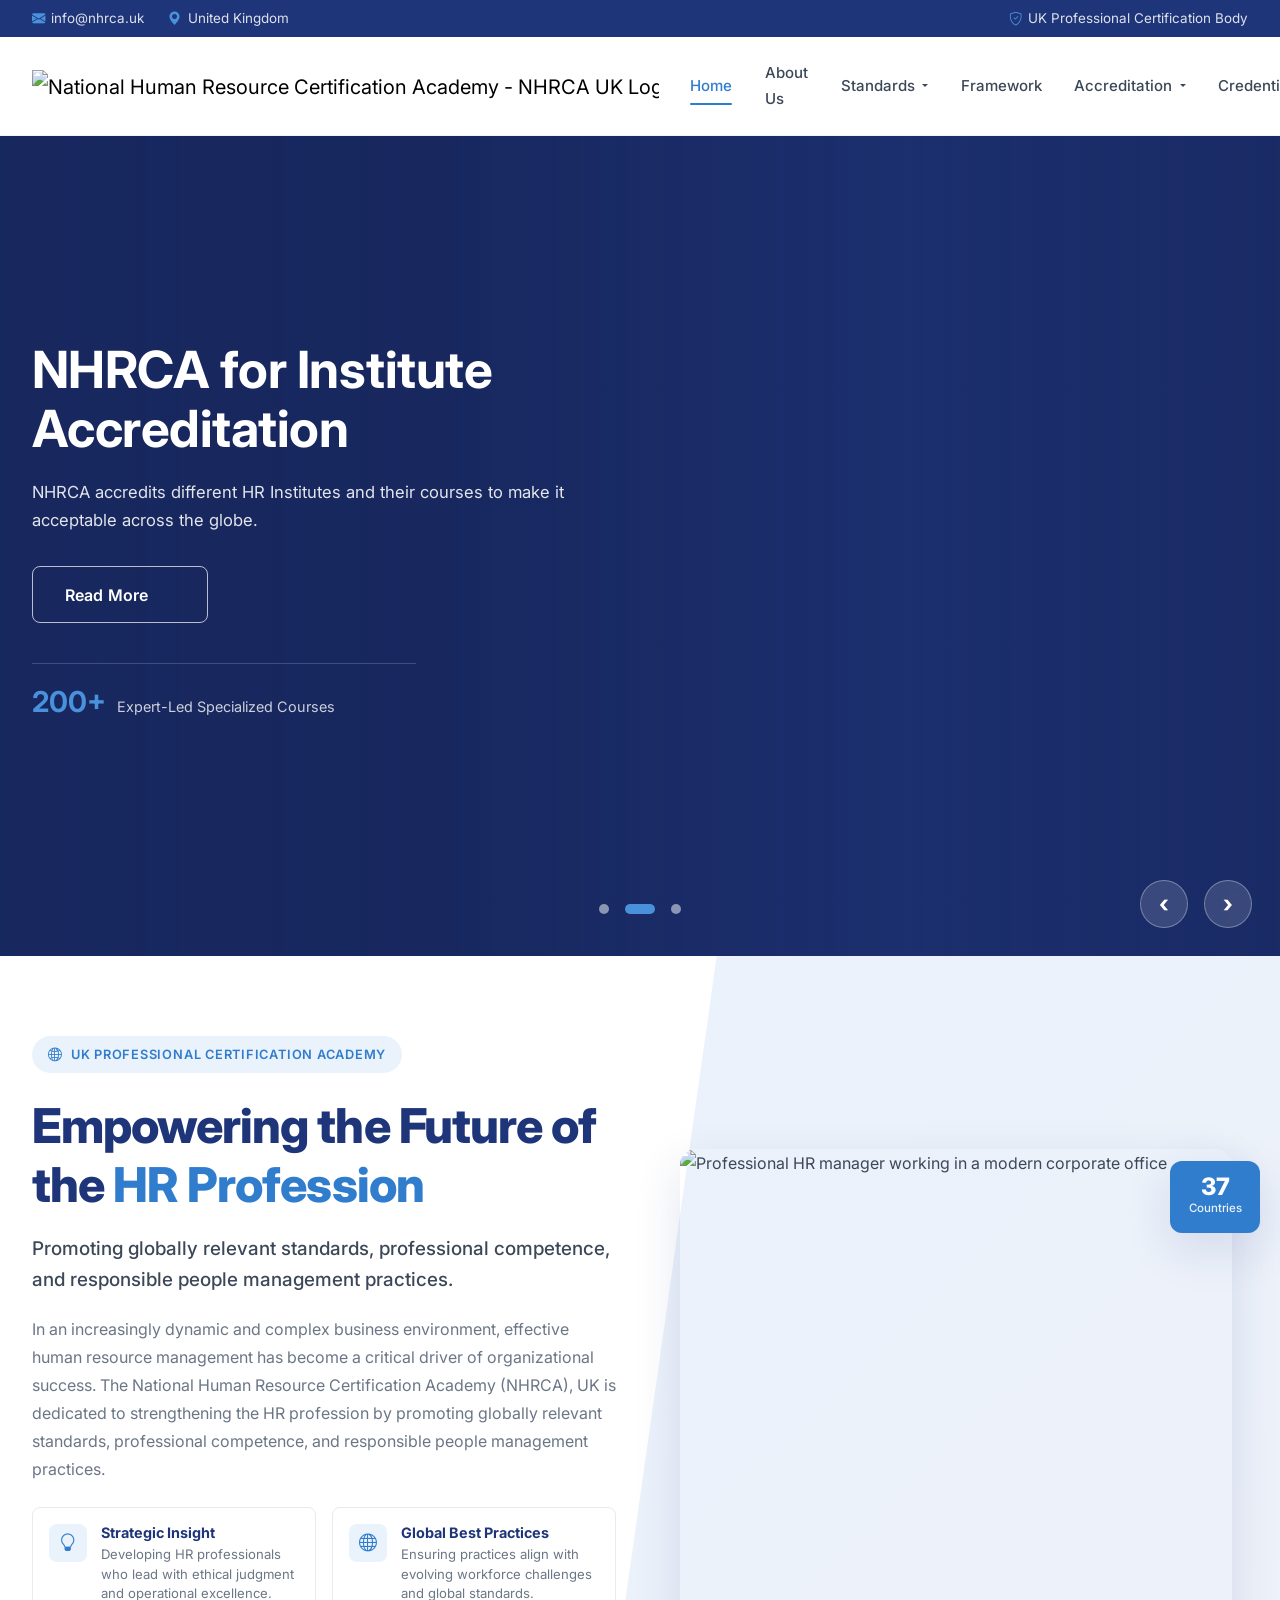
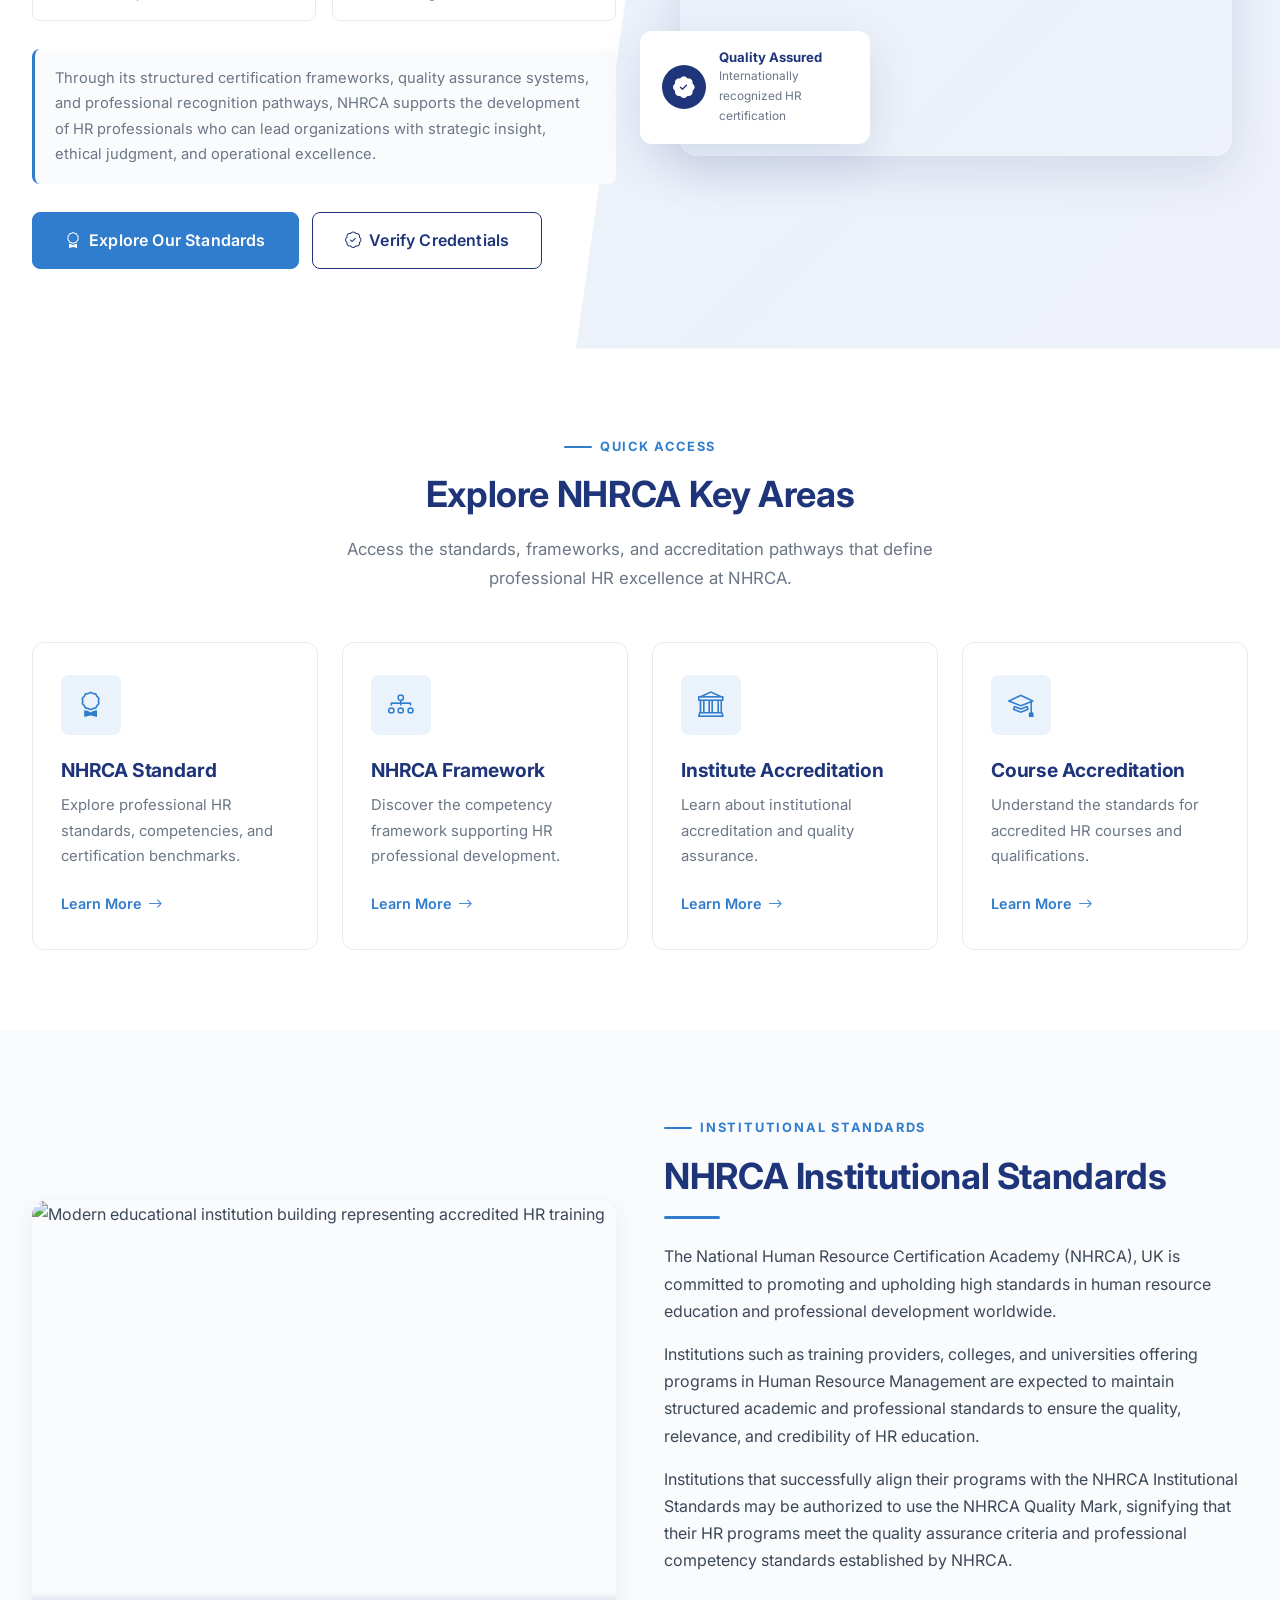
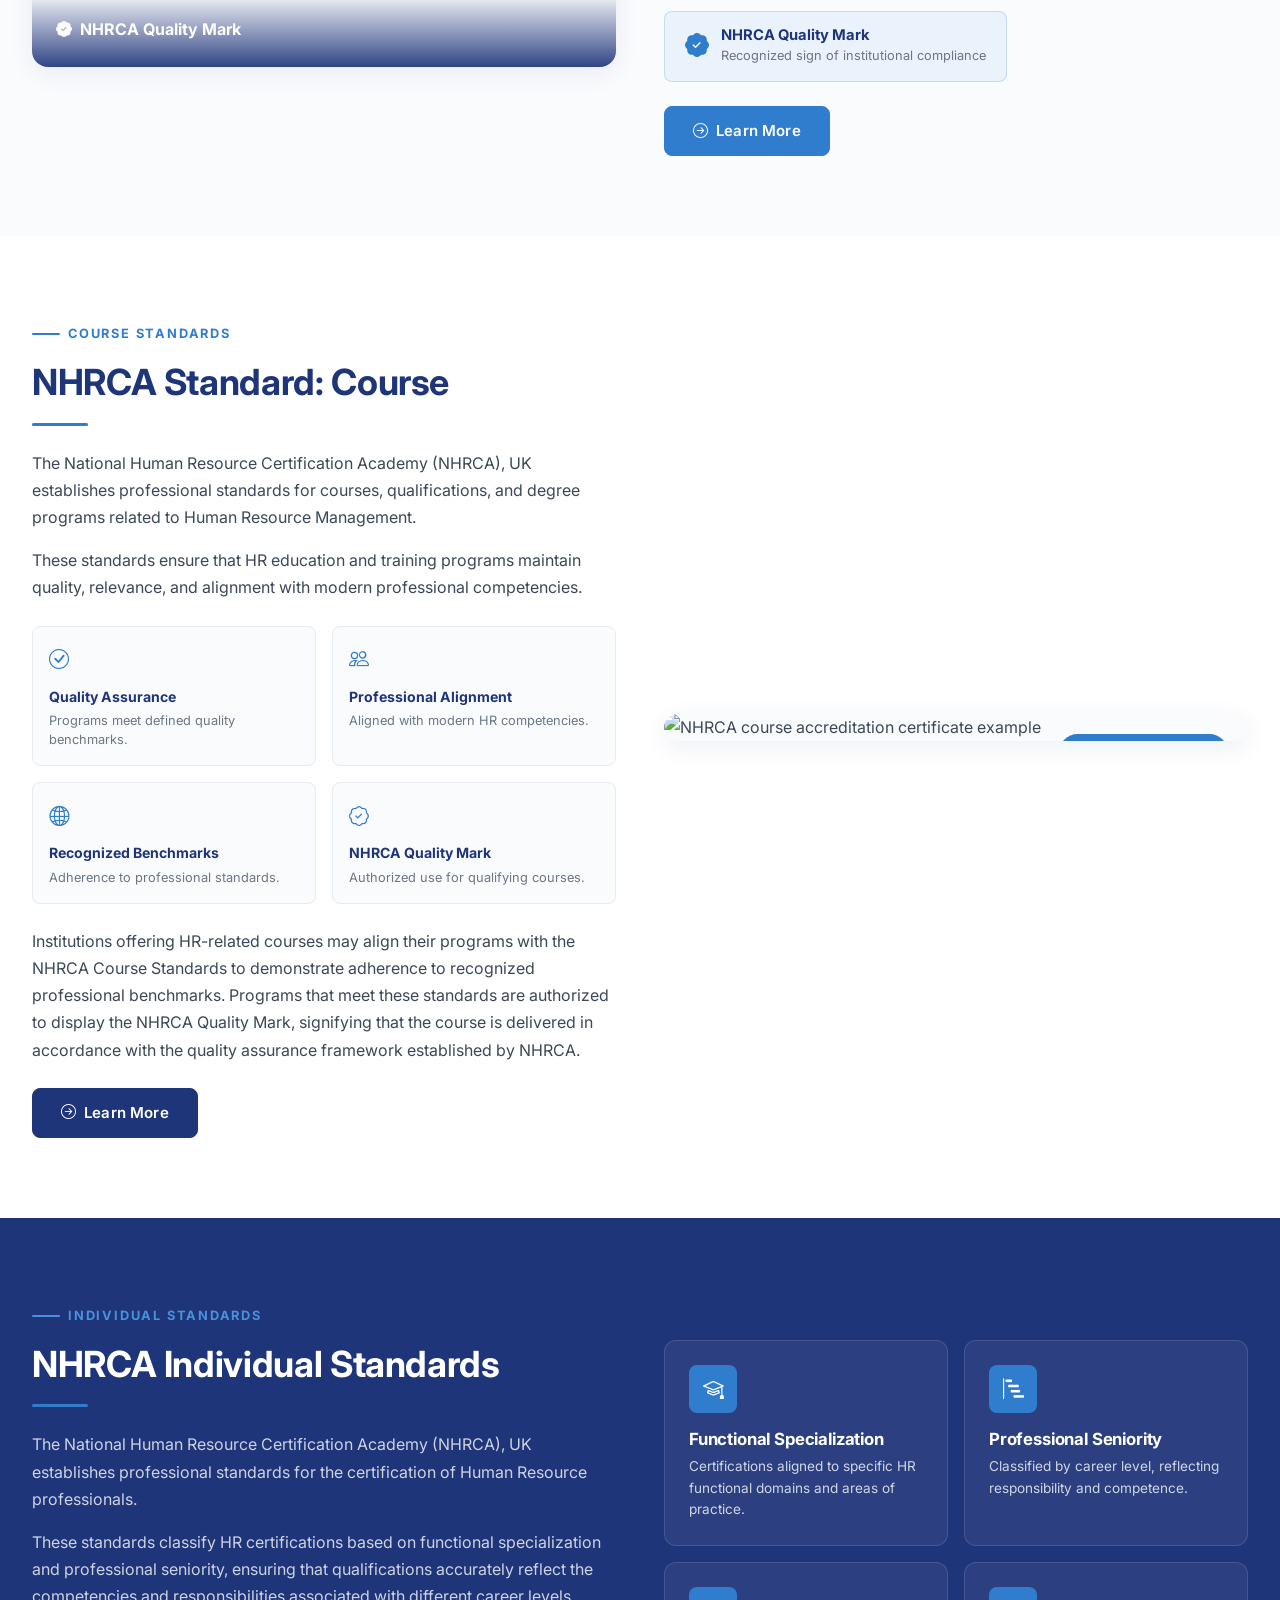
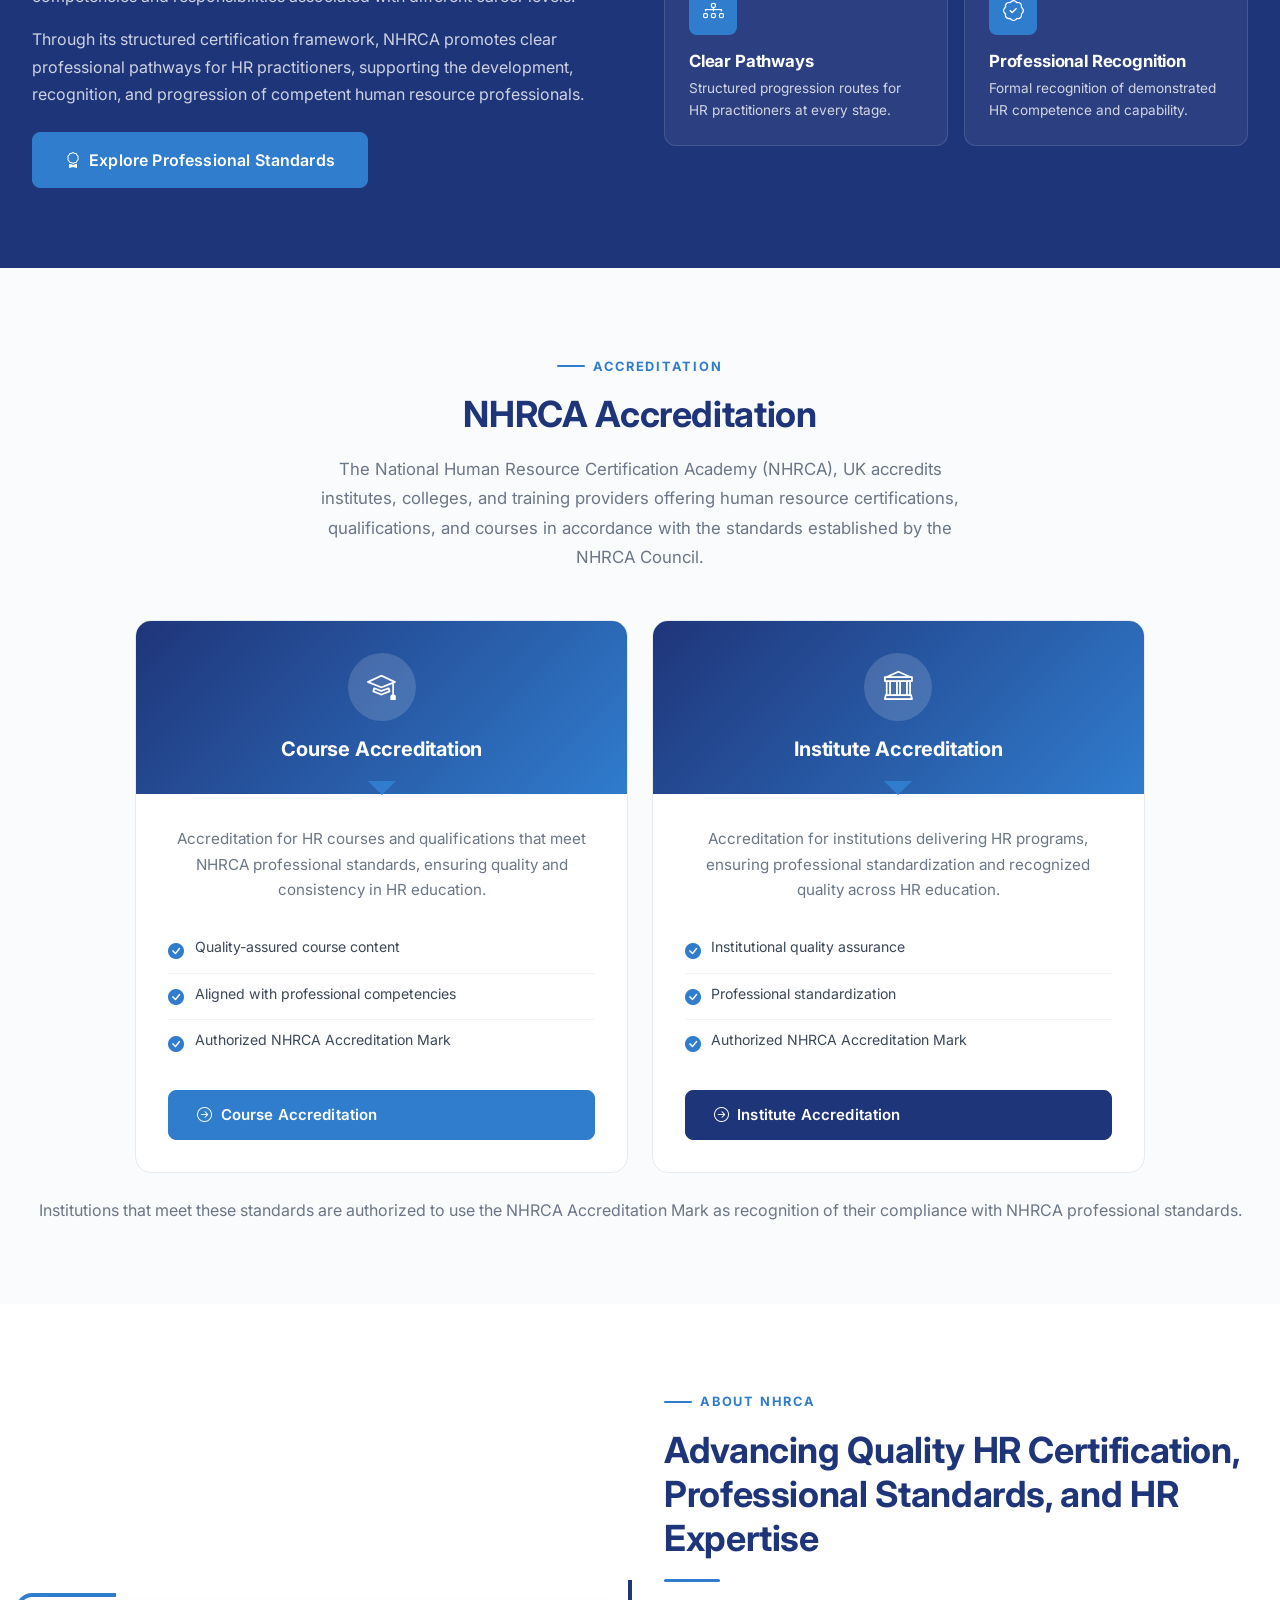
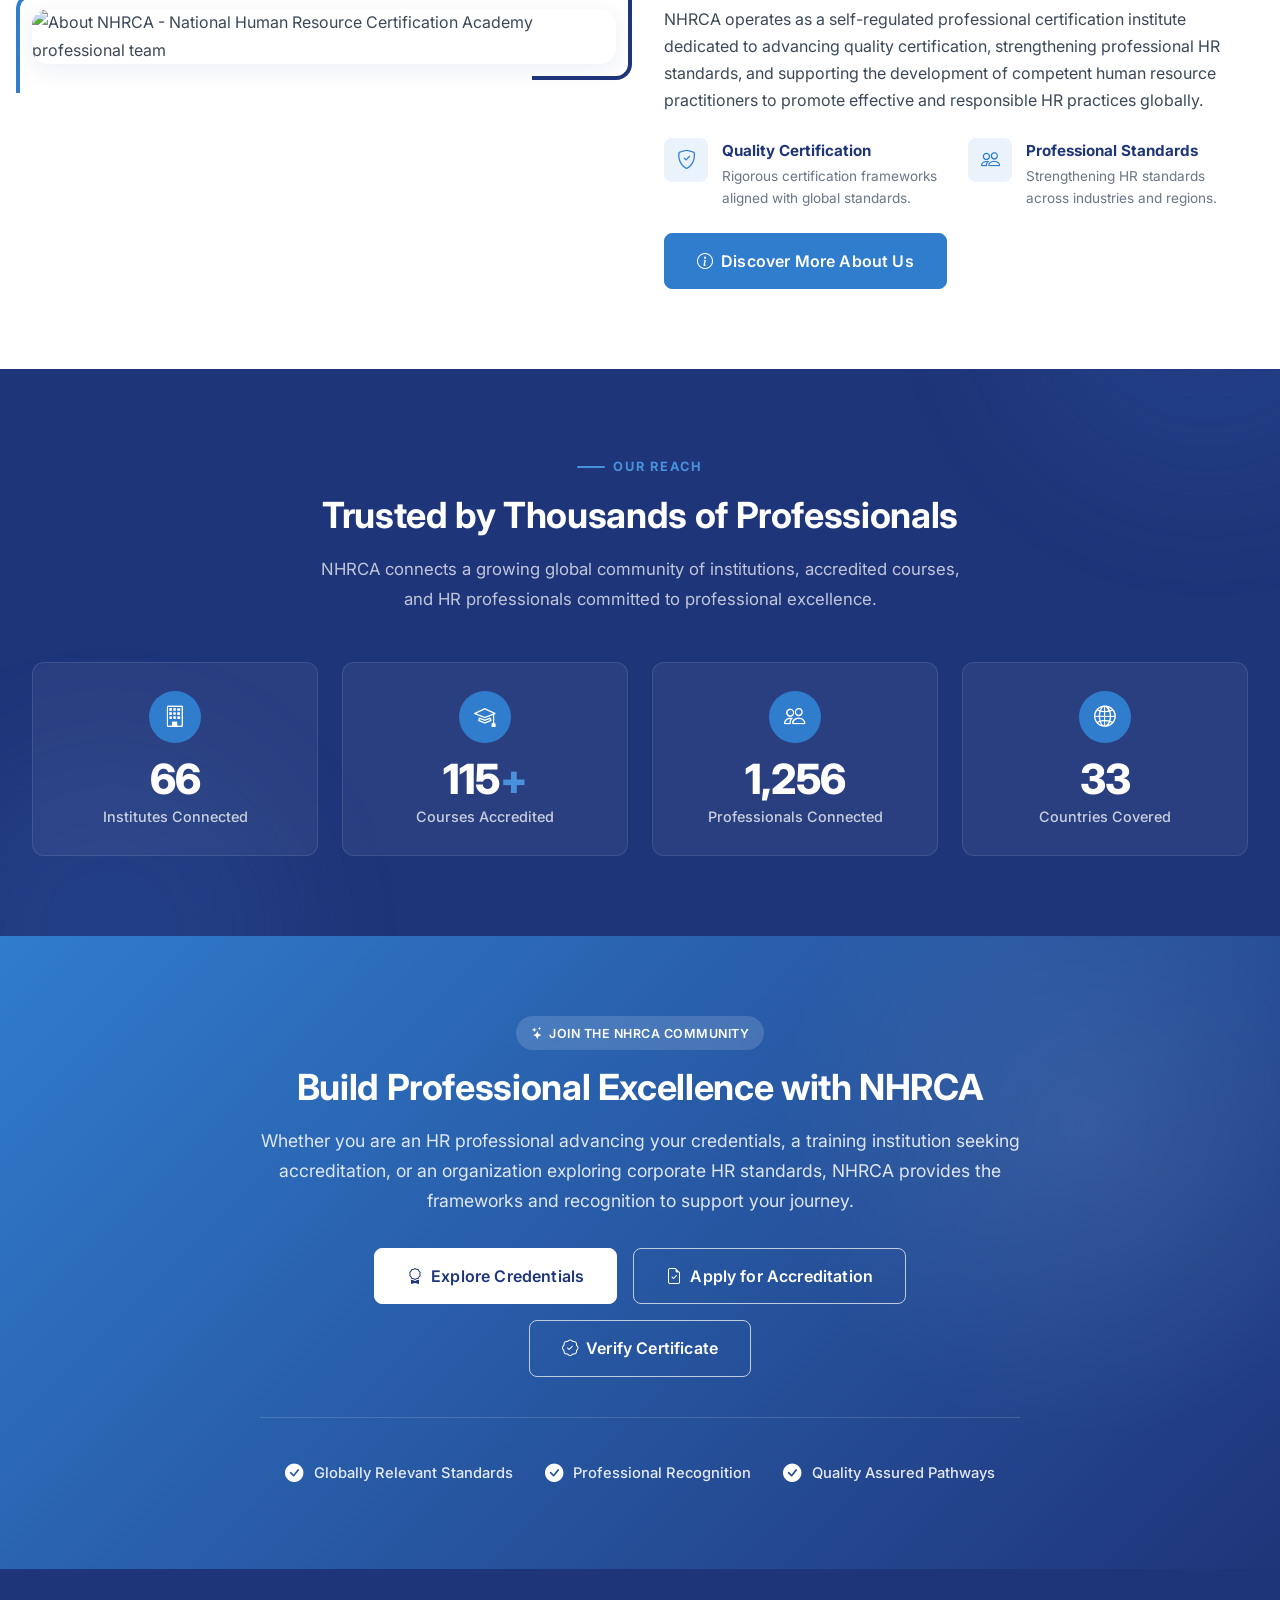
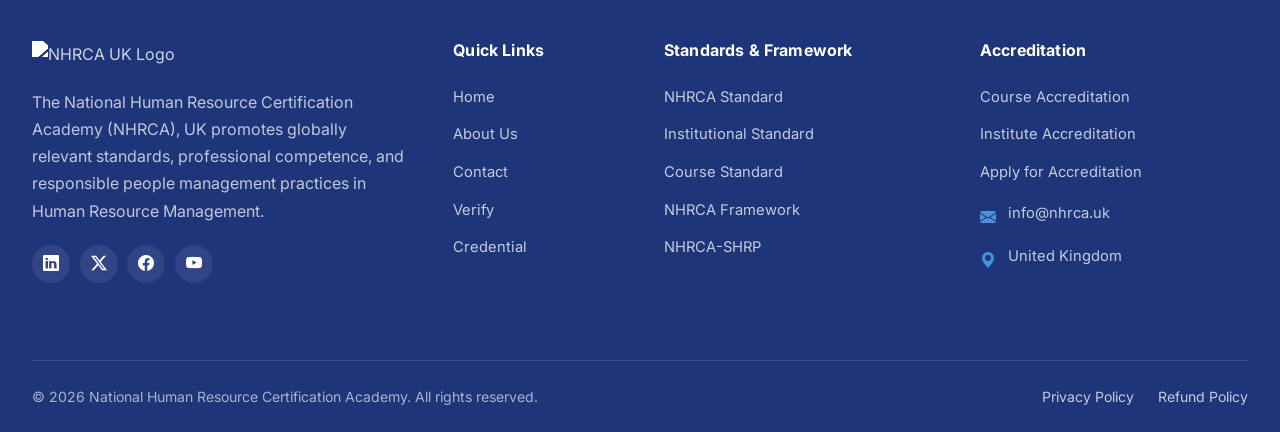
==== index.html @ 1749ad6f "first commit" ====
<!DOCTYPE html>
<html lang="en">

<head>
    <meta charset="UTF-8" />
    <meta name="viewport" content="width=device-width, initial-scale=1.0" />
    <title>NHRCA | National Human Resource Certification Academy, UK</title>
    <meta name="description"
        content="The National Human Resource Certification Academy (NHRCA), UK promotes globally relevant standards, professional competence, and responsible people management practices in Human Resource Management." />
    <meta name="keywords"
        content="NHRCA, HR Certification, HR Accreditation, Human Resource Standards, UK Certification Body, HR Professional Development" />
    <meta name="author" content="National Human Resource Certification Academy" />

    <!-- Open Graph -->
    <meta property="og:title" content="NHRCA | National Human Resource Certification Academy, UK" />
    <meta property="og:description"
        content="Promoting globally relevant standards, professional competence, and responsible people management practices." />
    <meta property="og:type" content="website" />
    <meta property="og:url" content="https://nhrca.uk/" />
    <meta property="og:image" content="https://nhrca.uk/frontend/imgs/NHRCA-UK-logo.png" />
    <!-- Favicon -->
    <link rel="icon" type="image/png" href="https://nhrca.uk/frontend/imgs/NHRCA-UK-logo.png" />
    <!-- Bootstrap 5 CSS CDN -->
    <link href="https://cdn.jsdelivr.net/npm/bootstrap@5.3.3/dist/css/bootstrap.min.css" rel="stylesheet" />
    <!-- Bootstrap Icons CDN -->
    <link href="https://cdn.jsdelivr.net/npm/bootstrap-icons@1.11.3/font/bootstrap-icons.min.css" rel="stylesheet" />
    <!-- Google Fonts - Inter -->
    <link rel="preconnect" href="https://fonts.googleapis.com" />
    <link rel="stylesheet" href="https://cdn.jsdelivr.net/npm/swiper@11/swiper-bundle.min.css">
    <link rel="preconnect" href="https://fonts.gstatic.com" crossorigin />
    <link href="https://fonts.googleapis.com/css2?family=Inter:wght@300;400;500;600;700;800&display=swap"
        rel="stylesheet" />
    <link rel="stylesheet" href="css/style.css">
    <link rel="stylesheet" href="css/responsive.css">


</head>

<body>

    <!-- ==========================================
       HEADER
  =========================================== -->
    <header>
        <!-- Topbar -->
        <div class="nh-topbar d-none d-lg-block">
            <div class="container nh-container">
                <div class="d-flex justify-content-between align-items-center">
                    <div class="d-flex align-items-center gap-4">
                        <span class="topbar-item"><i class="bi bi-envelope-fill"></i> info@nhrca.uk</span>
                        <span class="topbar-item"><i class="bi bi-geo-alt-fill"></i> United Kingdom</span>
                    </div>
                    <div class="d-flex align-items-center gap-3">
                        <span class="topbar-item"><i class="bi bi-shield-check"></i> UK Professional Certification
                            Body</span>
                    </div>
                </div>
            </div>
        </div>

        <!-- Navbar -->
        <nav class="navbar navbar-expand-lg nh-navbar sticky-top" id="mainNavbar" aria-label="Main navigation">
            <div class="container nh-container">
                <!-- Logo -->
                <a class="navbar-brand" href="https://nhrca.uk/" aria-label="NHRCA Home">
                    <img src="https://nhrca.uk/frontend/imgs/NHRCA-UK-logo.png"
                        alt="National Human Resource Certification Academy - NHRCA UK Logo" class="nh-navbar-logo"
                        width="180" height="52" />
                </a>

                <!-- Toggler -->
                <button class="navbar-toggler" type="button" data-bs-toggle="collapse" data-bs-target="#mainNav"
                    aria-controls="mainNav" aria-expanded="false" aria-label="Toggle navigation">
                    <i class="bi bi-list"></i>
                </button>

                <!-- Navigation -->
                <div class="collapse navbar-collapse" id="mainNav">
                    <ul class="navbar-nav ms-auto align-items-lg-center">
                        <li class="nav-item">
                            <a class="nav-link active" href="https://nhrca.uk/" aria-current="page">Home</a>
                        </li>
                        <li class="nav-item">
                            <a class="nav-link" href="about.html">About Us</a>
                        </li>
                        <li class="nav-item dropdown">
                            <a class="nav-link dropdown-toggle" href="#" role="button" data-bs-toggle="dropdown"
                                aria-expanded="false" id="standardsDropdown">
                                Standards
                            </a>
                            <ul class="dropdown-menu" aria-labelledby="standardsDropdown">
                                <li><a class="dropdown-item" href="https://nhrca.uk/nhrca-standard"><i
                                            class="bi bi-award me-2"></i>NHRCA Standard</a></li>
                                <li><a class="dropdown-item" href="https://nhrca.uk/institutional-standard"><i
                                            class="bi bi-building me-2"></i>Institutional Standard</a></li>
                                <li><a class="dropdown-item" href="https://nhrca.uk/course-standard"><i
                                            class="bi bi-journal-text me-2"></i>Course Standard</a></li>
                            </ul>
                        </li>
                        <li class="nav-item">
                            <a class="nav-link" href="https://nhrca.uk/framework">Framework</a>
                        </li>
                        <li class="nav-item dropdown">
                            <a class="nav-link dropdown-toggle" href="#" role="button" data-bs-toggle="dropdown"
                                aria-expanded="false" id="accreditationDropdown">
                                Accreditation
                            </a>
                            <ul class="dropdown-menu" aria-labelledby="accreditationDropdown">
                                <li><a class="dropdown-item" href="https://nhrca.uk/course-accreditation"><i
                                            class="bi bi-mortarboard me-2"></i>Course Accreditation</a></li>
                                <li><a class="dropdown-item" href="https://nhrca.uk/institute-accreditation"><i
                                            class="bi bi-bank me-2"></i>Institute Accreditation</a></li>
                            </ul>
                        </li>
                        <li class="nav-item">
                            <a class="nav-link" href="https://nhrca.uk/credential">Credential</a>
                        </li>
                        <li class="nav-item dropdown">
                            <a class="nav-link dropdown-toggle" href="#" role="button" data-bs-toggle="dropdown"
                                aria-expanded="false" id="corporateDropdown">
                                Certify Corporate
                            </a>
                            <ul class="dropdown-menu" aria-labelledby="corporateDropdown">
                                <li><a class="dropdown-item" href="https://nhrca.uk/nhrca-shrp"><i
                                            class="bi bi-briefcase me-2"></i>NHRCA Standard for Human Resource Practice
                                        (NHRCA-SHRP)</a></li>
                                <li><a class="dropdown-item" href="https://nhrca.uk/apply-for-accreditation"><i
                                            class="bi bi-file-earmark-check me-2"></i>Apply for Accreditation</a></li>
                            </ul>
                        </li>
                        <li class="nav-item">
                            <a class="nav-link" href="https://nhrca.uk/contact">Contact</a>
                        </li>
                        <li class="nav-item">
                            <a class="btn btn-blue btn-verify" href="https://nhrca.uk/verify"><i
                                    class="bi bi-patch-check"></i> Verify</a>
                        </li>
                    </ul>
                </div>
            </div>
        </nav>
    </header>
    <section class="nh-hero">
        <div class="swiper nh-hero-swiper">
            <div class="swiper-wrapper">

                <!-- ============== SLIDE 1 ============== -->
                <div class="swiper-slide nh-hero-slide nh-hero-slide-1">
                    <div class="nh-hero-overlay"></div>
                    <div class="nh-hero-content-wrap">
                        <div class="container nh-container">
                            <div class="row align-items-center">
                                <div class="col-lg-7 col-xl-6">
                                    <div class="nh-hero-content">
                                        <span class="nh-hero-eyebrow d-none">Professional Training Academy</span>
                                        <h1 class="nh-hero-title">NHRCA for HR certification standard</h1>
                                        <p class="nh-hero-desc">
                                            NHRCA standard is a UK standard for HR professionals at different levels of the profession.
                                        </p>
                                        <div class="nh-hero-actions">
                                            <a href="#courses" class="btn btn-blue btn-lg d-none">Explore Courses</a>
                                            <a href="#about" class="btn btn-outline-light btn-lg">Read More</a>
                                        </div>
                                        <div class="nh-hero-trust">
                                            <span class="nh-hero-trust-num">15K+</span>
                                            <span class="nh-hero-trust-text">Professionals Trained Worldwide</span>
                                        </div>
                                    </div>
                                </div>
                            </div>
                        </div>
                    </div>
                </div>

                <!-- ============== SLIDE 2 ============== -->
                <div class="swiper-slide nh-hero-slide nh-hero-slide-2">
                    <div class="nh-hero-overlay"></div>
                    <div class="nh-hero-content-wrap">
                        <div class="container nh-container">
                            <div class="row align-items-center">
                                <div class="col-lg-7 col-xl-6">
                                    <div class="nh-hero-content">
                                        <span class="nh-hero-eyebrow d-none">Certified Learning Programs</span>
                                        <h1 class="nh-hero-title">NHRCA for Institute Accreditation</h1>
                                        <p class="nh-hero-desc">
                                            NHRCA accredits different HR Institutes and their courses to make it acceptable across the globe.
                                        </p>
                                        <div class="nh-hero-actions">
                                            <a href="#courses" class="btn btn-blue btn-lg d-none">Explore Courses</a>
                                            <a href="#about" class="btn btn-outline-light btn-lg">Read More</a>
                                        </div>
                                        <div class="nh-hero-trust">
                                            <span class="nh-hero-trust-num">200+</span>
                                            <span class="nh-hero-trust-text">Expert-Led Specialized Courses</span>
                                        </div>
                                    </div>
                                </div>
                            </div>
                        </div>
                    </div>
                </div>

                <!-- ============== SLIDE 3 ============== -->
                <div class="swiper-slide nh-hero-slide nh-hero-slide-3">
                    <div class="nh-hero-overlay"></div>
                    <div class="nh-hero-content-wrap">
                        <div class="container nh-container">
                            <div class="row align-items-center">
                                <div class="col-lg-7 col-xl-6">
                                    <div class="nh-hero-content">
                                        <span class="nh-hero-eyebrow d-none">Globally Recognized Certifications</span>
                                        <h1 class="nh-hero-title">NHRCA for HR certification standard</h1>
                                        <p class="nh-hero-desc">
                                           NHRCA standard is a UK standard for HR professionals at different levels of the profession.
                                        </p>
                                        <div class="nh-hero-actions">
                                            <a href="#courses" class="btn btn-blue btn-lg d-none">Explore Courses</a>
                                            <a href="#about" class="btn btn-outline-light btn-lg">Read More</a>
                                        </div>
                                        <div class="nh-hero-trust">
                                            <span class="nh-hero-trust-num">98%</span>
                                            <span class="nh-hero-trust-text">Certification Pass Rate</span>
                                        </div>
                                    </div>
                                </div>
                            </div>
                        </div>
                    </div>
                </div>

            </div>

            <!-- ============== SLIDER NAVIGATION ============== -->
            <div class="nh-hero-prev me-3" aria-label="Previous slide" role="button" tabindex="0"></div>
            <div class="nh-hero-next" aria-label="Next slide" role="button" tabindex="0"></div>
            <div class="nh-hero-pagination"></div>
        </div>
    </section>

    <!-- ==========================================
       HOMEPAGE SECTIONS
  =========================================== -->

    <!-- ===== HERO SECTION ===== -->
    <section class="hero-section" id="hero">
        <div class="container nh-container">
            <div class="row align-items-center g-5">
                <!-- Hero Content -->
                <div class="col-lg-6">
                    <span class="hero-eyebrow"><i class="bi bi-globe2"></i> UK Professional Certification Academy</span>
                    <h1 class="hero-title">Empowering the Future of the <span class="text-highlight">HR
                            Profession</span></h1>
                    <p class="hero-support">Promoting globally relevant standards, professional competence, and
                        responsible people management practices.</p>
                    <p class="hero-intro">In an increasingly dynamic and complex business environment, effective human
                        resource management has become a critical driver of organizational success. The National Human
                        Resource Certification Academy (NHRCA), UK is dedicated to strengthening the HR profession by
                        promoting globally relevant standards, professional competence, and responsible people
                        management practices.</p>

                    <!-- Hero Features -->
                    <div class="hero-features">
                        <div class="hero-feature">
                            <span class="hero-feature-icon"><i class="bi bi-lightbulb"></i></span>
                            <div>
                                <p class="hero-feature-title">Strategic Insight</p>
                                <p class="hero-feature-text">Developing HR professionals who lead with ethical judgment
                                    and operational excellence.</p>
                            </div>
                        </div>
                        <div class="hero-feature">
                            <span class="hero-feature-icon"><i class="bi bi-globe"></i></span>
                            <div>
                                <p class="hero-feature-title">Global Best Practices</p>
                                <p class="hero-feature-text">Ensuring practices align with evolving workforce challenges
                                    and global standards.</p>
                            </div>
                        </div>
                    </div>

                    <p class="hero-additional">Through its structured certification frameworks, quality assurance
                        systems, and professional recognition pathways, NHRCA supports the development of HR
                        professionals who can lead organizations with strategic insight, ethical judgment, and
                        operational excellence.</p>

                    <div class="hero-cta-group">
                        <a href="https://nhrca.uk/nhrca-standard" class="btn btn-blue btn-lg"><i
                                class="bi bi-award"></i> Explore Our Standards</a>
                        <a href="https://nhrca.uk/verify" class="btn btn-outline-navy btn-lg"><i
                                class="bi bi-patch-check"></i> Verify Credentials</a>
                    </div>
                </div>

                <!-- Hero Visual -->
                <div class="col-lg-6">
                    <div class="hero-visual">
                        <div class="hero-visual-img-wrap">
                            <img src="https://images.unsplash.com/photo-1573497620053-ea5300f94f21?auto=format&fit=crop&w=900&q=80"
                                alt="Professional HR manager working in a modern corporate office" loading="eager" />
                        </div>
                        <div class="hero-visual-stat">
                            <div class="hero-visual-stat-num">37</div>
                            <div class="hero-visual-stat-label">Countries</div>
                        </div>
                        <div class="hero-visual-badge">
                            <span class="hero-visual-badge-icon"><i class="bi bi-patch-check-fill"></i></span>
                            <div>
                                <p class="hero-visual-badge-title">Quality Assured</p>
                                <p class="hero-visual-badge-text">Internationally recognized HR certification</p>
                            </div>
                        </div>
                    </div>
                </div>
            </div>
        </div>
    </section>

    <!-- ===== INTRODUCTION / OUR PURPOSE SECTION ===== -->
    <section class="section intro-section d-none" id="introduction">
        <div class="container nh-container">
            <div class="row align-items-center g-5">
                <!-- Visual -->
                <div class="col-lg-6">
                    <div class="intro-visual">
                        <img src="https://images.unsplash.com/photo-1521737711867-e3b97375f902?auto=format&fit=crop&w=800&q=80"
                            alt="HR professionals collaborating in a corporate environment" class="intro-visual-img"
                            loading="lazy" />
                        <div class="intro-quote-block">
                            <p class="intro-quote-text">Through its commitment to professional standards, quality
                                assurance, and lifelong learning, NHRCA continues to empower individuals and
                                organizations to build resilient, ethical, and high-performing workplaces.</p>
                        </div>
                    </div>
                </div>
                <!-- Content -->
                <div class="col-lg-6">
                    <div class="intro-content">
                        <span class="section-eyebrow">Our Purpose</span>
                        <h2 class="section-title">Advancing HR Excellence Through Recognized Standards</h2>
                        <div class="section-divider"></div>
                        <p>NHRCA certifications and recognition frameworks emphasize practical capability, leadership in
                            human capital management, and continuous professional development.</p>
                        <p>By fostering a culture of excellence and accountability, NHRCA contributes to the advancement
                            of the HR profession and the strengthening of human capital systems across industries and
                            regions.</p>
                        <div class="d-flex flex-wrap gap-3 mt-4">
                            <a href="https://nhrca.uk/about-us" class="btn btn-navy"><i class="bi bi-info-circle"></i>
                                Learn About NHRCA</a>
                            <a href="https://nhrca.uk/framework" class="nh-link">Explore the Framework <i
                                    class="bi bi-arrow-right"></i></a>
                        </div>
                    </div>
                </div>
            </div>
        </div>
    </section>

    <!-- ===== KEY SERVICES / QUICK ACCESS SECTION ===== -->
    <section class="section services-section" id="services">
        <div class="container nh-container">
            <div class="text-center mb-5">
                <span class="section-eyebrow justify-content-center">Quick Access</span>
                <h2 class="section-title">Explore NHRCA Key Areas</h2>
                <p class="section-subtitle mx-auto">Access the standards, frameworks, and accreditation pathways that
                    define professional HR excellence at NHRCA.</p>
            </div>
            <div class="row g-4">
                <!-- Card 1 -->
                <div class="col-md-6 col-lg-3">
                    <div class="service-card">
                        <div class="service-card-icon"><i class="bi bi-award"></i></div>
                        <h3 class="service-card-title">NHRCA Standard</h3>
                        <p class="service-card-text">Explore professional HR standards, competencies, and certification
                            benchmarks.</p>
                        <a href="https://nhrca.uk/nhrca-standard" class="service-card-link">Learn More <i
                                class="bi bi-arrow-right"></i></a>
                    </div>
                </div>
                <!-- Card 2 -->
                <div class="col-md-6 col-lg-3">
                    <div class="service-card">
                        <div class="service-card-icon"><i class="bi bi-diagram-3"></i></div>
                        <h3 class="service-card-title">NHRCA Framework</h3>
                        <p class="service-card-text">Discover the competency framework supporting HR professional
                            development.</p>
                        <a href="https://nhrca.uk/framework" class="service-card-link">Learn More <i
                                class="bi bi-arrow-right"></i></a>
                    </div>
                </div>
                <!-- Card 3 -->
                <div class="col-md-6 col-lg-3">
                    <div class="service-card">
                        <div class="service-card-icon"><i class="bi bi-bank"></i></div>
                        <h3 class="service-card-title">Institute Accreditation</h3>
                        <p class="service-card-text">Learn about institutional accreditation and quality assurance.</p>
                        <a href="https://nhrca.uk/institute-accreditation" class="service-card-link">Learn More <i
                                class="bi bi-arrow-right"></i></a>
                    </div>
                </div>
                <!-- Card 4 -->
                <div class="col-md-6 col-lg-3">
                    <div class="service-card">
                        <div class="service-card-icon"><i class="bi bi-mortarboard"></i></div>
                        <h3 class="service-card-title">Course Accreditation</h3>
                        <p class="service-card-text">Understand the standards for accredited HR courses and
                            qualifications.</p>
                        <a href="https://nhrca.uk/course-accreditation" class="service-card-link">Learn More <i
                                class="bi bi-arrow-right"></i></a>
                    </div>
                </div>
            </div>
        </div>
    </section>

    <!-- ===== INSTITUTIONAL STANDARDS SECTION ===== -->
    <section class="section institutional-section" id="institutional-standards">
        <div class="container nh-container">
            <div class="row align-items-center g-5">
                <!-- Visual -->
                <div class="col-lg-6">
                    <div class="institutional-visual">
                        <img src="https://images.unsplash.com/photo-1562774053-701939374585?auto=format&fit=crop&w=800&q=80"
                            alt="Modern educational institution building representing accredited HR training"
                            loading="lazy" />
                        <div class="institutional-visual-overlay">
                            <p class="institutional-visual-overlay-title"><i class="bi bi-patch-check-fill"></i> NHRCA
                                Quality Mark</p>
                        </div>
                    </div>
                </div>
                <!-- Content -->
                <div class="col-lg-6">
                    <span class="section-eyebrow">Institutional Standards</span>
                    <h2 class="section-title">NHRCA Institutional Standards</h2>
                    <div class="section-divider"></div>
                    <p>The National Human Resource Certification Academy (NHRCA), UK is committed to promoting and
                        upholding high standards in human resource education and professional development worldwide.</p>
                    <p>Institutions such as training providers, colleges, and universities offering programs in Human
                        Resource Management are expected to maintain structured academic and professional standards to
                        ensure the quality, relevance, and credibility of HR education.</p>
                    <p>Institutions that successfully align their programs with the NHRCA Institutional Standards may be
                        authorized to use the NHRCA Quality Mark, signifying that their HR programs meet the quality
                        assurance criteria and professional competency standards established by NHRCA.</p>
                    <div class="quality-mark-badge">
                        <i class="bi bi-patch-check-fill"></i>
                        <div>
                            <p class="quality-mark-badge-title">NHRCA Quality Mark</p>
                            <p class="quality-mark-badge-text">Recognized sign of institutional compliance</p>
                        </div>
                    </div>
                    <div class="mt-4">
                        <a href="https://nhrca.uk/institutional-standard" class="btn btn-blue"><i
                                class="bi bi-arrow-right-circle"></i> Learn More</a>
                    </div>
                </div>
            </div>
        </div>
    </section>

    <!-- ===== COURSE STANDARDS SECTION ===== -->
    <section class="section course-section" id="course-standards">
        <div class="container nh-container">
            <div class="row align-items-center g-5">
                <!-- Content -->
                <div class="col-lg-6 order-lg-1 order-2">
                    <span class="section-eyebrow">Course Standards</span>
                    <h2 class="section-title">NHRCA Standard: Course</h2>
                    <div class="section-divider"></div>
                    <p>The National Human Resource Certification Academy (NHRCA), UK establishes professional standards
                        for courses, qualifications, and degree programs related to Human Resource Management.</p>
                    <p>These standards ensure that HR education and training programs maintain quality, relevance, and
                        alignment with modern professional competencies.</p>

                    <div class="course-feature-grid">
                        <div class="course-feature-item">
                            <i class="bi bi-check-circle"></i>
                            <p class="course-feature-item-title">Quality Assurance</p>
                            <p class="course-feature-item-text">Programs meet defined quality benchmarks.</p>
                        </div>
                        <div class="course-feature-item">
                            <i class="bi bi-people"></i>
                            <p class="course-feature-item-title">Professional Alignment</p>
                            <p class="course-feature-item-text">Aligned with modern HR competencies.</p>
                        </div>
                        <div class="course-feature-item">
                            <i class="bi bi-globe2"></i>
                            <p class="course-feature-item-title">Recognized Benchmarks</p>
                            <p class="course-feature-item-text">Adherence to professional standards.</p>
                        </div>
                        <div class="course-feature-item">
                            <i class="bi bi-patch-check"></i>
                            <p class="course-feature-item-title">NHRCA Quality Mark</p>
                            <p class="course-feature-item-text">Authorized use for qualifying courses.</p>
                        </div>
                    </div>

                    <p>Institutions offering HR-related courses may align their programs with the NHRCA Course Standards
                        to demonstrate adherence to recognized professional benchmarks. Programs that meet these
                        standards are authorized to display the NHRCA Quality Mark, signifying that the course is
                        delivered in accordance with the quality assurance framework established by NHRCA.</p>
                    <a href="https://nhrca.uk/course-standard" class="btn btn-navy mt-2"><i
                            class="bi bi-arrow-right-circle"></i> Learn More</a>
                </div>
                <!-- Visual -->
                <div class="col-lg-6 order-lg-2 order-1">
                    <div class="course-visual">
                        <img src="https://nhrca.uk/frontend/imgs/certificate-01.jpeg"
                            alt="NHRCA course accreditation certificate example" class="nh-img" loading="lazy" />
                        <span class="course-visual-tag"><i class="bi bi-patch-check-fill"></i> Accredited Course</span>
                    </div>
                </div>
            </div>
        </div>
    </section>

    <!-- ===== INDIVIDUAL PROFESSIONAL STANDARDS SECTION ===== -->
    <section class="section individual-section" id="individual-standards">
        <div class="container nh-container">
            <div class="row align-items-center g-5">
                <!-- Content -->
                <div class="col-lg-6">
                    <span class="section-eyebrow">Individual Standards</span>
                    <h2 class="section-title">NHRCA Individual Standards</h2>
                    <div class="section-divider"></div>
                    <p>The National Human Resource Certification Academy (NHRCA), UK establishes professional standards
                        for the certification of Human Resource professionals.</p>
                    <p>These standards classify HR certifications based on functional specialization and professional
                        seniority, ensuring that qualifications accurately reflect the competencies and responsibilities
                        associated with different career levels.</p>
                    <p>Through its structured certification framework, NHRCA promotes clear professional pathways for HR
                        practitioners, supporting the development, recognition, and progression of competent human
                        resource professionals.</p>
                    <div class="individual-cta-group mt-4">
                        <a href="https://nhrca.uk/nhrca-standard" class="btn btn-blue btn-lg"><i
                                class="bi bi-award"></i> Explore Professional Standards</a>
                    </div>
                </div>
                <!-- Visual: Certification levels -->
                <div class="col-lg-6">
                    <div class="row g-3">
                        <div class="col-sm-6">
                            <div class="individual-level-card">
                                <div class="individual-level-icon"><i class="bi bi-mortarboard"></i></div>
                                <h4 class="individual-level-title">Functional Specialization</h4>
                                <p class="individual-level-text">Certifications aligned to specific HR functional
                                    domains and areas of practice.</p>
                            </div>
                        </div>
                        <div class="col-sm-6">
                            <div class="individual-level-card">
                                <div class="individual-level-icon"><i class="bi bi-bar-chart-steps"></i></div>
                                <h4 class="individual-level-title">Professional Seniority</h4>
                                <p class="individual-level-text">Classified by career level, reflecting responsibility
                                    and competence.</p>
                            </div>
                        </div>
                        <div class="col-sm-6">
                            <div class="individual-level-card">
                                <div class="individual-level-icon"><i class="bi bi-diagram-3"></i></div>
                                <h4 class="individual-level-title">Clear Pathways</h4>
                                <p class="individual-level-text">Structured progression routes for HR practitioners at
                                    every stage.</p>
                            </div>
                        </div>
                        <div class="col-sm-6">
                            <div class="individual-level-card">
                                <div class="individual-level-icon"><i class="bi bi-patch-check"></i></div>
                                <h4 class="individual-level-title">Professional Recognition</h4>
                                <p class="individual-level-text">Formal recognition of demonstrated HR competence and
                                    capability.</p>
                            </div>
                        </div>
                    </div>
                </div>
            </div>
        </div>
    </section>

    <!-- ===== ACCREDITATION SECTION ===== -->
    <section class="section accreditation-section" id="accreditation">
        <div class="container nh-container">
            <div class="text-center mb-5">
                <span class="section-eyebrow justify-content-center">Accreditation</span>
                <h2 class="section-title">NHRCA Accreditation</h2>
                <p class="section-subtitle mx-auto">The National Human Resource Certification Academy (NHRCA), UK
                    accredits institutes, colleges, and training providers offering human resource certifications,
                    qualifications, and courses in accordance with the standards established by the NHRCA Council.</p>
            </div>

            <div class="row justify-content-center g-4">
                <!-- Course Accreditation Card -->
                <div class="col-md-8 col-lg-5">
                    <div class="accreditation-card">
                        <div class="accreditation-card-header">
                            <div class="accreditation-card-icon"><i class="bi bi-mortarboard"></i></div>
                            <h3 class="accreditation-card-title">Course Accreditation</h3>
                        </div>
                        <div class="accreditation-card-body">
                            <p class="accreditation-card-text">Accreditation for HR courses and qualifications that meet
                                NHRCA professional standards, ensuring quality and consistency in HR education.</p>
                            <ul class="accreditation-card-list">
                                <li><i class="bi bi-check-circle-fill"></i> Quality-assured course content</li>
                                <li><i class="bi bi-check-circle-fill"></i> Aligned with professional competencies</li>
                                <li><i class="bi bi-check-circle-fill"></i> Authorized NHRCA Accreditation Mark</li>
                            </ul>
                            <a href="https://nhrca.uk/course-accreditation" class="btn btn-blue w-100"><i
                                    class="bi bi-arrow-right-circle"></i> Course Accreditation</a>
                        </div>
                    </div>
                </div>
                <!-- Institute Accreditation Card -->
                <div class="col-md-8 col-lg-5">
                    <div class="accreditation-card">
                        <div class="accreditation-card-header">
                            <div class="accreditation-card-icon"><i class="bi bi-bank"></i></div>
                            <h3 class="accreditation-card-title">Institute Accreditation</h3>
                        </div>
                        <div class="accreditation-card-body">
                            <p class="accreditation-card-text">Accreditation for institutions delivering HR programs,
                                ensuring professional standardization and recognized quality across HR education.</p>
                            <ul class="accreditation-card-list">
                                <li><i class="bi bi-check-circle-fill"></i> Institutional quality assurance</li>
                                <li><i class="bi bi-check-circle-fill"></i> Professional standardization</li>
                                <li><i class="bi bi-check-circle-fill"></i> Authorized NHRCA Accreditation Mark</li>
                            </ul>
                            <a href="https://nhrca.uk/institute-accreditation" class="btn btn-navy w-100"><i
                                    class="bi bi-arrow-right-circle"></i> Institute Accreditation</a>
                        </div>
                    </div>
                </div>
            </div>

            <div class="text-center mt-4">
                <p class="text-muted-soft mb-0">Institutions that meet these standards are authorized to use the NHRCA
                    Accreditation Mark as recognition of their compliance with NHRCA professional standards.</p>
            </div>
        </div>
    </section>

    <!-- ===== ABOUT NHRCA SECTION ===== -->
    <section class="section about-section" id="about">
        <div class="container nh-container">
            <div class="row align-items-center g-5">
                <!-- Visual -->
                <div class="col-lg-6">
                    <div class="about-visual">
                        <div class="about-visual-frame">
                            <img src="https://nhrca.uk/frontend/imgs/about-image.webp"
                                alt="About NHRCA - National Human Resource Certification Academy professional team"
                                class="about-visual-img" loading="lazy" />
                        </div>
                    </div>
                </div>
                <!-- Content -->
                <div class="col-lg-6">
                    <span class="section-eyebrow">About NHRCA</span>
                    <h2 class="section-title">Advancing Quality HR Certification, Professional Standards, and HR
                        Expertise</h2>
                    <div class="section-divider"></div>
                    <p>NHRCA operates as a self-regulated professional certification institute dedicated to advancing
                        quality certification, strengthening professional HR standards, and supporting the development
                        of competent human resource practitioners to promote effective and responsible HR practices
                        globally.</p>

                    <div class="about-feature-row">
                        <div class="about-feature">
                            <div class="about-feature-icon"><i class="bi bi-shield-check"></i></div>
                            <div>
                                <p class="about-feature-title">Quality Certification</p>
                                <p class="about-feature-text">Rigorous certification frameworks aligned with global
                                    standards.</p>
                            </div>
                        </div>
                        <div class="about-feature">
                            <div class="about-feature-icon"><i class="bi bi-people"></i></div>
                            <div>
                                <p class="about-feature-title">Professional Standards</p>
                                <p class="about-feature-text">Strengthening HR standards across industries and regions.
                                </p>
                            </div>
                        </div>
                    </div>

                    <a href="https://nhrca.uk/about-us" class="btn btn-blue btn-lg"><i class="bi bi-info-circle"></i>
                        Discover More About Us</a>
                </div>
            </div>
        </div>
    </section>

    <!-- ===== TRUSTED BY THOUSANDS / STATISTICS SECTION ===== -->
    <section class="section stats-section" id="statistics">
        <div class="container nh-container">
            <div class="stats-header">
                <span class="section-eyebrow justify-content-center">Our Reach</span>
                <h2 class="section-title">Trusted by Thousands of Professionals</h2>
                <p class="section-subtitle">NHRCA connects a growing global community of institutions, accredited
                    courses, and HR professionals committed to professional excellence.</p>
            </div>
            <div class="row g-4">
                <div class="col-6 col-lg-3">
                    <div class="stat-card">
                        <div class="stat-icon"><i class="bi bi-building"></i></div>
                        <div class="stat-number" data-count="73">0</div>
                        <p class="stat-label">Institutes Connected</p>
                    </div>
                </div>
                <div class="col-6 col-lg-3">
                    <div class="stat-card">
                        <div class="stat-icon"><i class="bi bi-mortarboard"></i></div>
                        <div class="stat-number" data-count="126" data-suffix="+">0</div>
                        <p class="stat-label">Courses Accredited</p>
                    </div>
                </div>
                <div class="col-6 col-lg-3">
                    <div class="stat-card">
                        <div class="stat-icon"><i class="bi bi-people"></i></div>
                        <div class="stat-number" data-count="1374">0</div>
                        <p class="stat-label">Professionals Connected</p>
                    </div>
                </div>
                <div class="col-6 col-lg-3">
                    <div class="stat-card">
                        <div class="stat-icon"><i class="bi bi-globe2"></i></div>
                        <div class="stat-number" data-count="37">0</div>
                        <p class="stat-label">Countries Covered</p>
                    </div>
                </div>
            </div>
        </div>
    </section>

    <!-- ===== CALL TO ACTION SECTION ===== -->
    <section class="section cta-section" id="cta">
        <div class="container nh-container">
            <div class="cta-content">
                <span class="nh-badge nh-badge-white mb-3"><i class="bi bi-stars"></i> Join the NHRCA Community</span>
                <h2>Build Professional Excellence with NHRCA</h2>
                <p>Whether you are an HR professional advancing your credentials, a training institution seeking
                    accreditation, or an organization exploring corporate HR standards, NHRCA provides the frameworks
                    and recognition to support your journey.</p>
                <div class="cta-buttons">
                    <a href="https://nhrca.uk/credential" class="btn btn-white btn-lg"><i class="bi bi-award"></i>
                        Explore Credentials</a>
                    <a href="https://nhrca.uk/apply-for-accreditation" class="btn btn-outline-light btn-lg"><i
                            class="bi bi-file-earmark-check"></i> Apply for Accreditation</a>
                    <a href="https://nhrca.uk/verify" class="btn btn-outline-light btn-lg"><i
                            class="bi bi-patch-check"></i> Verify Certificate</a>
                </div>
                <div class="cta-feature-list">
                    <span class="cta-feature"><i class="bi bi-check-circle-fill"></i> Globally Relevant Standards</span>
                    <span class="cta-feature"><i class="bi bi-check-circle-fill"></i> Professional Recognition</span>
                    <span class="cta-feature"><i class="bi bi-check-circle-fill"></i> Quality Assured Pathways</span>
                </div>
            </div>
        </div>
    </section>

    <!-- ==========================================
       FOOTER
  =========================================== -->
    <footer class="nh-footer">
        <div class="container nh-container">
            <div class="row g-4 g-lg-5 pb-4">
                <!-- Column 1: Brand -->
                <div class="col-lg-4 col-md-12">
                    <img src="https://nhrca.uk/frontend/imgs/NHRCA-UK-logo.png" alt="NHRCA UK Logo"
                        class="footer-logo" />
                    <p>The National Human Resource Certification Academy (NHRCA), UK promotes globally relevant
                        standards, professional competence, and responsible people management practices in Human
                        Resource Management.</p>
                    <div class="footer-social">
                        <a href="#" aria-label="LinkedIn"><i class="bi bi-linkedin"></i></a>
                        <a href="#" aria-label="Twitter"><i class="bi bi-twitter-x"></i></a>
                        <a href="#" aria-label="Facebook"><i class="bi bi-facebook"></i></a>
                        <a href="#" aria-label="YouTube"><i class="bi bi-youtube"></i></a>
                    </div>
                </div>

                <!-- Column 2: Quick Links -->
                <div class="col-lg-2 col-md-3 col-6">
                    <h5 class="footer-title">Quick Links</h5>
                    <ul class="footer-link-list">
                        <li><a href="https://nhrca.uk/">Home</a></li>
                        <li><a href="https://nhrca.uk/about-us">About Us</a></li>
                        <li><a href="https://nhrca.uk/contact">Contact</a></li>
                        <li><a href="https://nhrca.uk/verify">Verify</a></li>
                        <li><a href="https://nhrca.uk/credential">Credential</a></li>
                    </ul>
                </div>

                <!-- Column 3: Standards -->
                <div class="col-lg-3 col-md-4 col-6">
                    <h5 class="footer-title">Standards &amp; Framework</h5>
                    <ul class="footer-link-list">
                        <li><a href="https://nhrca.uk/nhrca-standard">NHRCA Standard</a></li>
                        <li><a href="https://nhrca.uk/institutional-standard">Institutional Standard</a></li>
                        <li><a href="https://nhrca.uk/course-standard">Course Standard</a></li>
                        <li><a href="https://nhrca.uk/framework">NHRCA Framework</a></li>
                        <li><a href="https://nhrca.uk/nhrca-shrp">NHRCA-SHRP</a></li>
                    </ul>
                </div>

                <!-- Column 4: Accreditation -->
                <div class="col-lg-3 col-md-5 col-12">
                    <h5 class="footer-title">Accreditation</h5>
                    <ul class="footer-link-list">
                        <li><a href="https://nhrca.uk/course-accreditation">Course Accreditation</a></li>
                        <li><a href="https://nhrca.uk/institute-accreditation">Institute Accreditation</a></li>
                        <li><a href="https://nhrca.uk/apply-for-accreditation">Apply for Accreditation</a></li>
                    </ul>
                    <div class="mt-3">
                        <span class="footer-contact-item"><i class="bi bi-envelope-fill"></i> info@nhrca.uk</span>
                        <span class="footer-contact-item"><i class="bi bi-geo-alt-fill"></i> United Kingdom</span>
                    </div>
                </div>
            </div>

            <!-- Footer Bottom -->
            <div class="footer-bottom">
                <div class="row align-items-center g-2">
                    <div class="col-md-6">
                        &copy; 2026 National Human Resource Certification Academy. All rights reserved.
                    </div>
                    <div class="col-md-6">
                        <div class="footer-bottom-links">
                            <a href="https://nhrca.uk/privacy-policy">Privacy Policy</a>
                            <a href="https://nhrca.uk/refund-policy">Refund Policy</a>
                        </div>
                    </div>
                </div>
            </div>
        </div>
    </footer>

    <!-- Bootstrap 5 JS Bundle -->
    <script src="https://cdn.jsdelivr.net/npm/bootstrap@5.3.3/dist/js/bootstrap.bundle.min.js" defer></script>

    <!-- Swiper JS -->
    <script src="https://cdn.jsdelivr.net/npm/swiper@11/swiper-bundle.min.js" defer></script>

    <!-- Hero Section JS -->
    <script src="js/hero-section.js" defer></script>

    <!-- Global JS -->
    <script src="js/main.js" defer></script>

</body>

</html>
---- css/style.css ----
/* ==========================================
       GLOBAL COMMON CSS
       Reusable across all website pages
    ========================================== */

 /* ===== Brand Variables ===== */
 :root {
     /* Approved Brand Colors */
     --nh-white: #ffffff;
     --nh-navy: #1f357a;
     --nh-blue: #307ccd;

     /* Derived Tints & Supporting Tones */
     --nh-navy-dark: #18285f;
     --nh-navy-soft: #2a4499;
     --nh-blue-dark: #286db8;
     --nh-blue-soft: #4a91dc;
     --nh-blue-tint: #eaf2fb;
     --nh-navy-tint: #eef1f9;
     --nh-bg-light: #f6f8fc;
     --nh-bg-section: #fafbfd;

     --nh-text: #3c4858;
     --nh-text-muted: #6b7686;
     --nh-text-light: #9aa3b0;
     --nh-border: #e6eaf1;
     --nh-border-soft: #f0f3f8;

     /* Typography */
     --nh-font-base: 'Inter', -apple-system, BlinkMacSystemFont, 'Segoe UI', Roboto, Oxygen, Ubuntu, sans-serif;

     /* Spacing */
     --nh-section-y: 5rem;
     --nh-section-y-sm: 3rem;
     --nh-navbar-height: 82px;

     /* Transitions */
     --nh-transition: all 0.3s ease;

     /* Shadows */
     --nh-shadow-sm: 0 1px 3px rgba(31, 53, 122, 0.05);
     --nh-shadow-md: 0 6px 24px rgba(31, 53, 122, 0.08);
     --nh-shadow-lg: 0 16px 48px rgba(31, 53, 122, 0.12);
     --nh-shadow-blue: 0 10px 30px rgba(48, 124, 205, 0.22);

     /* Radius */
     --nh-radius: 0.75rem;
     --nh-radius-sm: 0.5rem;
     --nh-radius-lg: 1rem;
 }

 /* ===== Global Typography ===== */
 html {
     scroll-behavior: smooth;
     scroll-padding-top: var(--nh-navbar-height);
 }

 body {
     font-family: var(--nh-font-base);
     color: var(--nh-text);
     font-size: 1rem;
     line-height: 1.7;
     font-weight: 400;
     background-color: var(--nh-white);
     -webkit-font-smoothing: antialiased;
     -moz-osx-font-smoothing: grayscale;
 }

 h1,
 h2,
 h3,
 h4,
 h5,
 h6 {
     font-family: var(--nh-font-base);
     color: var(--nh-navy);
     font-weight: 700;
     line-height: 1.22;
     letter-spacing: -0.01em;
 }

 h1 {
     font-size: clamp(2rem, 4vw, 3rem);
     font-weight: 800;
 }

 h2 {
     font-size: clamp(1.6rem, 3vw, 2.25rem);
 }

 h3 {
     font-size: clamp(1.25rem, 2vw, 1.5rem);
 }

 h4 {
     font-size: 1.15rem;
 }

 h5 {
     font-size: 1rem;
 }

 h6 {
     font-size: 0.9rem;
 }

 p {
     margin-bottom: 1rem;
 }

 a {
     color: var(--nh-blue);
     text-decoration: none;
     transition: var(--nh-transition);
 }

 a:hover {
     color: var(--nh-navy);
 }

 .lead {
     font-size: 1.1rem;
     color: var(--nh-text-muted);
     font-weight: 400;
     line-height: 1.7;
 }

 .text-navy {
     color: var(--nh-navy) !important;
 }

 .text-blue {
     color: var(--nh-blue) !important;
 }

 .text-muted-soft {
     color: var(--nh-text-muted) !important;
 }

 .bg-navy {
     background-color: var(--nh-navy) !important;
 }

 .bg-blue {
     background-color: var(--nh-blue) !important;
 }

 .bg-blue-tint {
     background-color: var(--nh-blue-tint) !important;
 }

 .bg-navy-tint {
     background-color: var(--nh-navy-tint) !important;
 }

 .bg-section {
     background-color: var(--nh-bg-section) !important;
 }

 /* ===== Common Container ===== */
 .nh-container {
     max-width: 1240px;
 }

 /* ===== Common Section Spacing ===== */
 .section {
     padding-top: var(--nh-section-y);
     padding-bottom: var(--nh-section-y);
 }

 .section-sm {
     padding-top: 3.5rem;
     padding-bottom: 3.5rem;
 }

 .section-lg {
     padding-top: 6.5rem;
     padding-bottom: 6.5rem;
 }

 /* ===== Common Section Headings ===== */
 .section-eyebrow {
     display: inline-flex;
     align-items: center;
     gap: 0.5rem;
     color: var(--nh-blue);
     font-size: 0.8rem;
     font-weight: 700;
     text-transform: uppercase;
     letter-spacing: 0.14em;
     margin-bottom: 1rem;
 }

 .section-eyebrow::before {
     content: "";
     display: inline-block;
     width: 28px;
     height: 2px;
     background-color: var(--nh-blue);
     border-radius: 2px;
 }

 .section-title {
     color: var(--nh-navy);
     font-weight: 700;
     margin-bottom: 1.1rem;
 }

 .section-subtitle {
     color: var(--nh-text-muted);
     font-size: 1.05rem;
     line-height: 1.75;
     max-width: 640px;
 }

 .section-divider {
     width: 56px;
     height: 3px;
     background-color: var(--nh-blue);
     border-radius: 3px;
     margin-bottom: 1.5rem;
 }

 /* ===== Common Buttons ===== */
 .btn {
     font-family: var(--nh-font-base);
     font-weight: 600;
     padding: 0.8rem 1.75rem;
     border-radius: var(--nh-radius-sm);
     transition: var(--nh-transition);
     font-size: 0.94rem;
     letter-spacing: 0.01em;
     border: 1.5px solid transparent;
     display: inline-flex;
     align-items: center;
     gap: 0.5rem;
 }

 .btn:focus {
     box-shadow: 0 0 0 0.2rem rgba(48, 124, 205, 0.25);
 }

 .btn-lg {
     padding: 0.95rem 2rem;
     font-size: 1rem;
 }

 .btn-sm {
     padding: 0.5rem 1.1rem;
     font-size: 0.85rem;
 }

 .btn-blue {
     background-color: var(--nh-blue);
     border-color: var(--nh-blue);
     color: var(--nh-white);
 }

 .btn-blue:hover {
     background-color: var(--nh-blue-dark);
     border-color: var(--nh-blue-dark);
     color: var(--nh-white);
     transform: translateY(-2px);
     box-shadow: var(--nh-shadow-blue);
 }

 .btn-navy {
     background-color: var(--nh-navy);
     border-color: var(--nh-navy);
     color: var(--nh-white);
 }

 .btn-navy:hover {
     background-color: var(--nh-navy-dark);
     border-color: var(--nh-navy-dark);
     color: var(--nh-white);
     transform: translateY(-2px);
     box-shadow: 0 10px 30px rgba(31, 53, 122, 0.28);
 }

 .btn-outline-blue {
     background-color: transparent;
     border-color: var(--nh-blue);
     color: var(--nh-blue);
 }

 .btn-outline-blue:hover {
     background-color: var(--nh-blue);
     color: var(--nh-white);
     transform: translateY(-2px);
 }

 .btn-outline-navy {
     background-color: transparent;
     border-color: var(--nh-navy);
     color: var(--nh-navy);
 }

 .btn-outline-navy:hover {
     background-color: var(--nh-navy);
     color: var(--nh-white);
     transform: translateY(-2px);
 }

 .btn-outline-light {
     background-color: transparent;
     border-color: rgba(255, 255, 255, 0.7);
     color: var(--nh-white);
 }

 .btn-outline-light:hover {
     background-color: var(--nh-white);
     color: var(--nh-navy);
     border-color: var(--nh-white);
 }

 .btn-white {
     background-color: var(--nh-white);
     border-color: var(--nh-white);
     color: var(--nh-navy);
 }

 .btn-white:hover {
     background-color: var(--nh-blue-tint);
     color: var(--nh-navy);
     transform: translateY(-2px);
 }

 /* ===== Common Cards ===== */
 .nh-card {
     background-color: var(--nh-white);
     border: 1px solid var(--nh-border);
     border-radius: var(--nh-radius);
     padding: 2rem;
     height: 100%;
     transition: var(--nh-transition);
     position: relative;
 }

 .nh-card:hover {
     border-color: var(--nh-blue-soft);
     box-shadow: var(--nh-shadow-md);
     transform: translateY(-4px);
 }

 .nh-card-icon {
     display: inline-flex;
     align-items: center;
     justify-content: center;
     width: 56px;
     height: 56px;
     border-radius: var(--nh-radius-sm);
     background-color: var(--nh-blue-tint);
     color: var(--nh-blue);
     font-size: 1.5rem;
     margin-bottom: 1.25rem;
 }

 .nh-card-title {
     color: var(--nh-navy);
     font-weight: 700;
     font-size: 1.15rem;
     margin-bottom: 0.6rem;
 }

 .nh-card-text {
     color: var(--nh-text-muted);
     font-size: 0.95rem;
     line-height: 1.7;
     margin-bottom: 1.25rem;
 }

 .nh-card-link {
     color: var(--nh-blue);
     font-weight: 600;
     font-size: 0.9rem;
     display: inline-flex;
     align-items: center;
     gap: 0.4rem;
     transition: var(--nh-transition);
 }

 .nh-card-link:hover {
     color: var(--nh-navy);
     gap: 0.7rem;
 }

 /* ===== Common Badges ===== */
 .nh-badge {
     display: inline-flex;
     align-items: center;
     gap: 0.4rem;
     padding: 0.4rem 0.9rem;
     font-size: 0.78rem;
     font-weight: 600;
     letter-spacing: 0.04em;
     border-radius: 50px;
     background-color: var(--nh-blue-tint);
     color: var(--nh-blue);
     text-transform: uppercase;
 }

 .nh-badge-navy {
     background-color: var(--nh-navy-tint);
     color: var(--nh-navy);
 }

 .nh-badge-white {
     background-color: rgba(255, 255, 255, 0.15);
     color: var(--nh-white);
     backdrop-filter: blur(6px);
 }

 /* ===== Common Images ===== */
 .nh-img {
     max-width: 100%;
     height: auto;
     border-radius: var(--nh-radius);
 }

 .nh-img-cover {
     width: 100%;
     height: 100%;
     object-fit: cover;
     border-radius: var(--nh-radius);
 }

 /* ===== Common Links ===== */
 .nh-link {
     color: var(--nh-blue);
     font-weight: 600;
     display: inline-flex;
     align-items: center;
     gap: 0.4rem;
     transition: var(--nh-transition);
 }

 .nh-link:hover {
     color: var(--nh-navy);
     gap: 0.7rem;
 }

 /* ===== Breadcrumbs ===== */
 .nh-breadcrumb {
     background-color: var(--nh-bg-section);
     padding: 1rem 0;
     border-bottom: 1px solid var(--nh-border);
 }

 .nh-breadcrumb .breadcrumb {
     margin: 0;
     font-size: 0.9rem;
 }

 .nh-breadcrumb .breadcrumb-item a {
     color: var(--nh-text-muted);
     text-decoration: none;
 }

 .nh-breadcrumb .breadcrumb-item a:hover {
     color: var(--nh-blue);
 }

 .nh-breadcrumb .breadcrumb-item.active {
     color: var(--nh-navy);
 }

 .nh-breadcrumb .breadcrumb-item+.breadcrumb-item::before {
     content: "\F285";
     font-family: "bootstrap-icons";
     color: var(--nh-text-light);
 }

 /* ===== Navbar Common ===== */
 .nh-navbar {
     background-color: var(--nh-white);
     padding: 0.85rem 0;
     transition: var(--nh-transition);
     border-bottom: 1px solid var(--nh-border-soft);
 }

 .nh-navbar.scrolled {
     box-shadow: var(--nh-shadow-md);
     padding: 0.55rem 0;
 }

 .nh-navbar .navbar-brand {
     padding: 0;
 }

 .nh-navbar-logo {
     height: 52px;
     width: auto;
     transition: var(--nh-transition);
 }

 .nh-navbar.scrolled .nh-navbar-logo {
     height: 46px;
 }

 .nh-navbar .nav-link {
     color: var(--nh-text);
     font-weight: 500;
     font-size: 0.94rem;
     padding: 0.6rem 0.95rem !important;
     position: relative;
     transition: var(--nh-transition);
     display: inline-flex;
     align-items: center;
     gap: 0.3rem;
 }

 .nh-navbar .nav-link:hover,
 .nh-navbar .nav-link.active {
     color: var(--nh-blue);
 }

 .nh-navbar .nav-link.active::after {
     content: "";
     position: absolute;
     bottom: 0.2rem;
     left: 0.95rem;
     right: 0.95rem;
     height: 2px;
     background-color: var(--nh-blue);
     border-radius: 2px;
 }

 .nh-navbar .dropdown-menu {
     border: 1px solid var(--nh-border);
     border-radius: var(--nh-radius-sm);
     box-shadow: var(--nh-shadow-md);
     padding: 0.6rem;
     min-width: 240px;
     margin-top: 0.4rem !important;
 }

 .nh-navbar .dropdown-item {
     padding: 0.65rem 0.9rem;
     border-radius: var(--nh-radius-sm);
     color: var(--nh-text);
     font-weight: 500;
     font-size: 0.92rem;
     transition: var(--nh-transition);
 }

 .nh-navbar .dropdown-item:hover,
 .nh-navbar .dropdown-item:focus {
     background-color: var(--nh-blue-tint);
     color: var(--nh-navy);
 }

 .nh-navbar .dropdown-toggle::after {
     font-size: 0.75rem;
     margin-left: 0.15rem;
 }

 /* ===== Footer Common ===== */
 .nh-footer {
     background-color: var(--nh-navy);
     color: rgba(255, 255, 255, 0.78);
     padding-top: 4.5rem;
     padding-bottom: 0;
 }

 .nh-footer h5,
 .nh-footer .footer-title {
     color: var(--nh-white);
     font-size: 1rem;
     font-weight: 700;
     margin-bottom: 1.4rem;
     letter-spacing: 0.01em;
 }

 .nh-footer p {
     color: rgba(255, 255, 255, 0.72);
 }

 .nh-footer a {
     color: rgba(255, 255, 255, 0.74);
     text-decoration: none;
     font-size: 0.92rem;
     transition: var(--nh-transition);
     display: inline-flex;
     align-items: center;
     gap: 0.4rem;
 }

 .nh-footer a:hover {
     color: var(--nh-white);
     padding-left: 0.25rem;
 }

 .nh-footer .footer-link-list {
     list-style: none;
     padding: 0;
     margin: 0;
 }

 .nh-footer .footer-link-list li {
     margin-bottom: 0.65rem;
 }

 .nh-footer .footer-logo {
     height: 56px;
     width: auto;
     margin-bottom: 1.3rem;
     filter: brightness(0) invert(1);
 }

 .nh-footer .footer-contact-item {
     display: flex;
     align-items: flex-start;
     gap: 0.75rem;
     margin-bottom: 0.85rem;
     font-size: 0.92rem;
     color: rgba(255, 255, 255, 0.74);
 }

 .nh-footer .footer-contact-item i {
     color: var(--nh-blue-soft);
     font-size: 1rem;
     margin-top: 0.15rem;
 }

 .nh-footer .footer-social {
     display: flex;
     gap: 0.6rem;
     margin-top: 1.25rem;
 }

 .nh-footer .footer-social a {
     display: inline-flex;
     align-items: center;
     justify-content: center;
     width: 38px;
     height: 38px;
     border-radius: 50%;
     background-color: rgba(255, 255, 255, 0.08);
     color: var(--nh-white);
     font-size: 1rem;
 }

 .nh-footer .footer-social a:hover {
     background-color: var(--nh-blue);
     padding-left: 0;
     transform: translateY(-2px);
 }

 .nh-footer .footer-bottom {
     border-top: 1px solid rgba(255, 255, 255, 0.12);
     padding: 1.5rem 0;
     margin-top: 3rem;
     font-size: 0.88rem;
     color: rgba(255, 255, 255, 0.62);
 }

 .nh-footer .footer-bottom a {
     font-size: 0.88rem;
 }



 /* ==========================================
       HEADER CSS
    ========================================== */

 /* ===== Header ===== */
 .nh-topbar {
     background-color: var(--nh-navy);
     color: rgba(255, 255, 255, 0.85);
     font-size: 0.84rem;
     padding: 0.45rem 0;
 }

 .nh-topbar a {
     color: rgba(255, 255, 255, 0.85);
     text-decoration: none;
 }

 .nh-topbar a:hover {
     color: var(--nh-white);
 }

 .nh-topbar .topbar-item {
     display: inline-flex;
     align-items: center;
     gap: 0.4rem;
 }

 .nh-topbar .topbar-item i {
     color: var(--nh-blue-soft);
 }

 /* ===== Desktop Navigation ===== */
 .nh-navbar .container-fluid,
 .nh-navbar .nh-container {
     align-items: center;
 }

 .nh-navbar .navbar-nav {
     align-items: center;
     gap: 0.15rem;
 }

 .nh-navbar .btn-verify {
     margin-left: 0.75rem;
     padding: 0.55rem 1.25rem;
     font-size: 0.88rem;
 }



 /* ==========================================
       HOMEPAGE SECTION CSS
    ========================================== */

 /* ===== HERO SECTION CSS ===== */
 /* Hero Section Styling */
 .hero-section {
     position: relative;
     padding-top: 5rem;
     padding-bottom: 5rem;
     background-color: var(--nh-white);
     overflow: hidden;
 }

 .hero-section::before {
     content: "";
     position: absolute;
     top: 0;
     right: 0;
     width: 55%;
     height: 100%;
     background: linear-gradient(135deg, var(--nh-blue-tint) 0%, var(--nh-navy-tint) 100%);
     clip-path: polygon(20% 0, 100% 0, 100% 100%, 0% 100%);
     z-index: 0;
 }

 .hero-section .container {
     position: relative;
     z-index: 1;
 }

 .hero-eyebrow {
     display: inline-flex;
     align-items: center;
     gap: 0.5rem;
     padding: 0.45rem 1rem;
     background-color: var(--nh-blue-tint);
     color: var(--nh-blue);
     border-radius: 50px;
     font-size: 0.8rem;
     font-weight: 600;
     letter-spacing: 0.06em;
     text-transform: uppercase;
     margin-bottom: 1.5rem;
 }

 .hero-eyebrow i {
     font-size: 0.85rem;
 }

 .hero-title {
     color: var(--nh-navy);
     font-weight: 800;
     margin-bottom: 1.25rem;
     letter-spacing: -0.02em;
 }

 .hero-title .text-highlight {
     color: var(--nh-blue);
 }

 .hero-support {
     font-size: 1.18rem;
     color: var(--nh-text);
     font-weight: 500;
     line-height: 1.6;
     margin-bottom: 1.25rem;
 }

 .hero-intro {
     color: var(--nh-text-muted);
     font-size: 1rem;
     line-height: 1.75;
     margin-bottom: 1.5rem;
 }

 .hero-features {
     display: grid;
     grid-template-columns: repeat(2, 1fr);
     gap: 1rem;
     margin-bottom: 1.75rem;
 }

 .hero-feature {
     display: flex;
     align-items: flex-start;
     gap: 0.85rem;
     padding: 1rem;
     background-color: var(--nh-white);
     border: 1px solid var(--nh-border);
     border-radius: var(--nh-radius-sm);
 }

 .hero-feature-icon {
     flex-shrink: 0;
     display: inline-flex;
     align-items: center;
     justify-content: center;
     width: 38px;
     height: 38px;
     border-radius: var(--nh-radius-sm);
     background-color: var(--nh-blue-tint);
     color: var(--nh-blue);
     font-size: 1.1rem;
 }

 .hero-feature-title {
     font-size: 0.9rem;
     font-weight: 700;
     color: var(--nh-navy);
     margin-bottom: 0.15rem;
     line-height: 1.3;
 }

 .hero-feature-text {
     font-size: 0.82rem;
     color: var(--nh-text-muted);
     line-height: 1.5;
     margin: 0;
 }

 .hero-additional {
     font-size: 0.92rem;
     color: var(--nh-text-muted);
     line-height: 1.7;
     padding: 1.1rem 1.25rem;
     background-color: var(--nh-bg-section);
     border-left: 3px solid var(--nh-blue);
     border-radius: var(--nh-radius-sm);
     margin-bottom: 1.75rem;
 }

 .hero-cta-group {
     display: flex;
     flex-wrap: wrap;
     gap: 0.85rem;
 }

 .hero-visual {
     position: relative;
     padding: 1rem;
 }

 .hero-visual-img-wrap {
     position: relative;
     border-radius: var(--nh-radius-lg);
     overflow: hidden;
     box-shadow: var(--nh-shadow-lg);
     aspect-ratio: 4 / 4.4;
 }

 .hero-visual-img-wrap img {
     width: 100%;
     height: 100%;
     object-fit: cover;
 }

 .hero-visual-badge {
     position: absolute;
     bottom: 1.75rem;
     left: -1.5rem;
     background-color: var(--nh-white);
     border-radius: var(--nh-radius);
     padding: 1.1rem 1.35rem;
     box-shadow: var(--nh-shadow-lg);
     display: flex;
     align-items: center;
     gap: 0.85rem;
     max-width: 230px;
 }

 .hero-visual-badge-icon {
     flex-shrink: 0;
     width: 44px;
     height: 44px;
     border-radius: 50%;
     background-color: var(--nh-navy);
     color: var(--nh-white);
     display: inline-flex;
     align-items: center;
     justify-content: center;
     font-size: 1.35rem;
 }

 .hero-visual-badge-title {
     font-size: 0.82rem;
     font-weight: 700;
     color: var(--nh-navy);
     margin: 0;
     line-height: 1.3;
 }

 .hero-visual-badge-text {
     font-size: 0.74rem;
     color: var(--nh-text-muted);
     margin: 0;
 }

 .hero-visual-stat {
     position: absolute;
     top: 1.75rem;
     right: -0.75rem;
     background-color: var(--nh-blue);
     color: var(--nh-white);
     padding: 0.9rem 1.15rem;
     border-radius: var(--nh-radius);
     box-shadow: var(--nh-shadow-lg);
     text-align: center;
 }

 .hero-visual-stat-num {
     font-size: 1.5rem;
     font-weight: 800;
     line-height: 1;
 }

 .hero-visual-stat-label {
     font-size: 0.72rem;
     font-weight: 500;
     opacity: 0.9;
 }





 /* ===== INTRODUCTION SECTION CSS ===== */
 /* Introduction Section Styling */
 .intro-section {
     background-color: var(--nh-bg-section);
 }

 .intro-visual {
     position: relative;
     padding-right: 1rem;
 }

 .intro-visual-img {
     border-radius: var(--nh-radius-lg);
     width: 100%;
     height: 460px;
     object-fit: cover;
     box-shadow: var(--nh-shadow-md);
 }

 .intro-quote-block {
     background-color: var(--nh-navy);
     color: var(--nh-white);
     padding: 1.75rem 1.5rem;
     border-radius: var(--nh-radius);
     position: relative;
     margin-top: -3rem;
     margin-left: 2rem;
     box-shadow: var(--nh-shadow-lg);
     max-width: 460px;
 }

 .intro-quote-block::before {
     content: "\F6A0";
     font-family: "bootstrap-icons";
     position: absolute;
     top: -0.85rem;
     left: 1.5rem;
     font-size: 2rem;
     color: var(--nh-blue);
     background-color: var(--nh-white);
     width: 44px;
     height: 44px;
     border-radius: 50%;
     display: inline-flex;
     align-items: center;
     justify-content: center;
 }

 .intro-quote-text {
     font-size: 0.98rem;
     line-height: 1.65;
     font-style: italic;
     color: rgba(255, 255, 255, 0.92);
     margin: 0;
 }

 .intro-content p {
     margin-bottom: 1rem;
 }

 .intro-content .section-divider {
     margin-top: 0;
 }



 /* ===== KEY SERVICES SECTION CSS ===== */
 /* Key Services Section Styling */
 .services-section {
     background-color: var(--nh-white);
 }

 .service-card {
     background-color: var(--nh-white);
     border: 1px solid var(--nh-border);
     border-radius: var(--nh-radius);
     padding: 2rem 1.75rem;
     height: 100%;
     transition: var(--nh-transition);
     position: relative;
     overflow: hidden;
 }

 .service-card::after {
     content: "";
     position: absolute;
     top: 0;
     left: 0;
     width: 100%;
     height: 3px;
     background-color: var(--nh-blue);
     transform: scaleX(0);
     transform-origin: left;
     transition: var(--nh-transition);
 }

 .service-card:hover {
     border-color: var(--nh-blue-soft);
     box-shadow: var(--nh-shadow-md);
     transform: translateY(-5px);
 }

 .service-card:hover::after {
     transform: scaleX(1);
 }

 .service-card-icon {
     display: inline-flex;
     align-items: center;
     justify-content: center;
     width: 60px;
     height: 60px;
     border-radius: var(--nh-radius-sm);
     background-color: var(--nh-blue-tint);
     color: var(--nh-blue);
     font-size: 1.6rem;
     margin-bottom: 1.5rem;
     transition: var(--nh-transition);
 }

 .service-card:hover .service-card-icon {
     background-color: var(--nh-blue);
     color: var(--nh-white);
 }

 .service-card-title {
     color: var(--nh-navy);
     font-weight: 700;
     font-size: 1.2rem;
     margin-bottom: 0.7rem;
 }

 .service-card-text {
     color: var(--nh-text-muted);
     font-size: 0.93rem;
     line-height: 1.7;
     margin-bottom: 1.3rem;
 }

 .service-card-link {
     color: var(--nh-blue);
     font-weight: 600;
     font-size: 0.9rem;
     display: inline-flex;
     align-items: center;
     gap: 0.4rem;
     transition: var(--nh-transition);
 }

 .service-card-link:hover {
     color: var(--nh-navy);
     gap: 0.7rem;
 }


 /* ===== INSTITUTIONAL STANDARDS SECTION CSS ===== */
 /* Institutional Standards Section Styling */
 .institutional-section {
     background-color: var(--nh-bg-section);
 }

 .institutional-visual {
     position: relative;
     border-radius: var(--nh-radius-lg);
     overflow: hidden;
     box-shadow: var(--nh-shadow-md);
     aspect-ratio: 5 / 4;
 }

 .institutional-visual img {
     width: 100%;
     height: 100%;
     object-fit: cover;
 }

 .institutional-visual-overlay {
     position: absolute;
     bottom: 0;
     left: 0;
     right: 0;
     padding: 1.5rem;
     background: linear-gradient(to top, rgba(31, 53, 122, 0.92), rgba(31, 53, 122, 0));
     color: var(--nh-white);
 }

 .institutional-visual-overlay-title {
     font-size: 1rem;
     font-weight: 700;
     color: var(--nh-white);
     margin: 0;
     display: flex;
     align-items: center;
     gap: 0.5rem;
 }

 .institutional-feature-list {
     list-style: none;
     padding: 0;
     margin: 1.5rem 0;
 }

 .institutional-feature-list li {
     display: flex;
     align-items: flex-start;
     gap: 0.85rem;
     margin-bottom: 1rem;
     color: var(--nh-text);
     font-size: 0.96rem;
     line-height: 1.6;
 }

 .institutional-feature-list li i {
     color: var(--nh-blue);
     font-size: 1.1rem;
     margin-top: 0.2rem;
     flex-shrink: 0;
 }

 .quality-mark-badge {
     display: inline-flex;
     align-items: center;
     gap: 0.75rem;
     padding: 0.9rem 1.25rem;
     background-color: var(--nh-blue-tint);
     border: 1px solid rgba(48, 124, 205, 0.2);
     border-radius: var(--nh-radius-sm);
     margin-top: 1.25rem;
 }

 .quality-mark-badge i {
     color: var(--nh-blue);
     font-size: 1.5rem;
 }

 .quality-mark-badge-title {
     font-size: 0.92rem;
     font-weight: 700;
     color: var(--nh-navy);
     margin: 0;
     line-height: 1.3;
 }

 .quality-mark-badge-text {
     font-size: 0.8rem;
     color: var(--nh-text-muted);
     margin: 0;
 }



 /* ===== COURSE STANDARDS SECTION CSS ===== */
 /* Course Standards Section Styling */
 .course-section {
     background-color: var(--nh-white);
 }

 .course-visual {
     position: relative;
     border-radius: var(--nh-radius-lg);
     overflow: hidden;
     box-shadow: var(--nh-shadow-md);
     background-color: var(--nh-bg-section);
 }

 .course-visual img {
     width: 100%;
     height: auto;
     display: block;
 }

 .course-visual-tag {
     position: absolute;
     top: 1.25rem;
     right: 1.25rem;
     background-color: var(--nh-blue);
     color: var(--nh-white);
     padding: 0.5rem 1rem;
     border-radius: 50px;
     font-size: 0.78rem;
     font-weight: 600;
     letter-spacing: 0.03em;
     display: inline-flex;
     align-items: center;
     gap: 0.4rem;
 }

 .course-feature-grid {
     display: grid;
     grid-template-columns: repeat(2, 1fr);
     gap: 1rem;
     margin: 1.5rem 0;
 }

 .course-feature-item {
     padding: 1rem;
     border: 1px solid var(--nh-border);
     border-radius: var(--nh-radius-sm);
     background-color: var(--nh-bg-section);
 }

 .course-feature-item i {
     color: var(--nh-blue);
     font-size: 1.25rem;
     margin-bottom: 0.5rem;
     display: block;
 }

 .course-feature-item-title {
     font-size: 0.88rem;
     font-weight: 700;
     color: var(--nh-navy);
     margin-bottom: 0.15rem;
 }

 .course-feature-item-text {
     font-size: 0.8rem;
     color: var(--nh-text-muted);
     line-height: 1.5;
     margin: 0;
 }


 /* ===== INDIVIDUAL STANDARDS SECTION CSS ===== */
 /* Individual Standards Section Styling */
 .individual-section {
     background-color: var(--nh-navy);
     color: rgba(255, 255, 255, 0.85);
 }

 .individual-section h2,
 .individual-section .section-title {
     color: var(--nh-white);
 }

 .individual-section .section-subtitle {
     color: rgba(255, 255, 255, 0.75);
 }

 .individual-section .section-eyebrow {
     color: var(--nh-blue-soft);
 }

 .individual-section .section-eyebrow::before {
     background-color: var(--nh-blue-soft);
 }

 .individual-section p {
     color: rgba(255, 255, 255, 0.78);
 }

 .individual-level-card {
     background-color: rgba(255, 255, 255, 0.06);
     border: 1px solid rgba(255, 255, 255, 0.12);
     border-radius: var(--nh-radius);
     padding: 1.5rem;
     height: 100%;
     transition: var(--nh-transition);
 }

 .individual-level-card:hover {
     background-color: rgba(48, 124, 205, 0.15);
     border-color: var(--nh-blue-soft);
     transform: translateY(-4px);
 }

 .individual-level-icon {
     display: inline-flex;
     align-items: center;
     justify-content: center;
     width: 48px;
     height: 48px;
     border-radius: var(--nh-radius-sm);
     background-color: var(--nh-blue);
     color: var(--nh-white);
     font-size: 1.3rem;
     margin-bottom: 1rem;
 }

 .individual-level-title {
     color: var(--nh-white);
     font-size: 1.05rem;
     font-weight: 700;
     margin-bottom: 0.4rem;
 }

 .individual-level-text {
     font-size: 0.85rem;
     color: rgba(255, 255, 255, 0.72);
     line-height: 1.6;
     margin: 0;
 }



 /* ===== ACCREDITATION SECTION CSS ===== */
 /* Accreditation Section Styling */
 .accreditation-section {
     background-color: var(--nh-bg-section);
 }

 .accreditation-card {
     background-color: var(--nh-white);
     border: 1px solid var(--nh-border);
     border-radius: var(--nh-radius-lg);
     overflow: hidden;
     height: 100%;
     transition: var(--nh-transition);
     position: relative;
 }

 .accreditation-card:hover {
     border-color: var(--nh-blue-soft);
     box-shadow: var(--nh-shadow-lg);
     transform: translateY(-5px);
 }

 .accreditation-card-header {
     background: linear-gradient(135deg, var(--nh-navy) 0%, var(--nh-blue) 100%);
     color: var(--nh-white);
     padding: 2rem;
     text-align: center;
     position: relative;
 }

 .accreditation-card-header::after {
     content: "";
     position: absolute;
     bottom: -1px;
     left: 50%;
     transform: translateX(-50%);
     width: 0;
     height: 0;
     border-left: 14px solid transparent;
     border-right: 14px solid transparent;
     border-top: 14px solid var(--nh-blue);
 }

 .accreditation-card-icon {
     display: inline-flex;
     align-items: center;
     justify-content: center;
     width: 68px;
     height: 68px;
     border-radius: 50%;
     background-color: rgba(255, 255, 255, 0.15);
     color: var(--nh-white);
     font-size: 1.8rem;
     margin-bottom: 1rem;
 }

 .accreditation-card-title {
     color: var(--nh-white);
     font-size: 1.25rem;
     font-weight: 700;
     margin: 0;
 }

 .accreditation-card-body {
     padding: 2rem;
     text-align: center;
 }

 .accreditation-card-text {
     color: var(--nh-text-muted);
     font-size: 0.95rem;
     line-height: 1.7;
     margin-bottom: 1.5rem;
 }

 .accreditation-card-list {
     list-style: none;
     padding: 0;
     margin: 0 0 1.5rem 0;
     text-align: left;
 }

 .accreditation-card-list li {
     display: flex;
     align-items: flex-start;
     gap: 0.65rem;
     padding: 0.5rem 0;
     font-size: 0.88rem;
     color: var(--nh-text);
     border-bottom: 1px solid var(--nh-border-soft);
 }

 .accreditation-card-list li:last-child {
     border-bottom: none;
 }

 .accreditation-card-list li i {
     color: var(--nh-blue);
     font-size: 1rem;
     margin-top: 0.15rem;
     flex-shrink: 0;
 }



 /* ===== ABOUT SECTION CSS ===== */
 /* About Section Styling */
 .about-section {
     background-color: var(--nh-white);
 }

 .about-visual {
     position: relative;
     padding: 0;
 }

 .about-visual-img {
     border-radius: var(--nh-radius-lg);
     width: 100%;
     height: 480px;
     object-fit: cover;
     box-shadow: var(--nh-shadow-md);
 }

 .about-visual-frame {
     position: relative;
 }

 .about-visual-frame::before {
     content: "";
     position: absolute;
     top: -1rem;
     left: -1rem;
     width: 100px;
     height: 100px;
     border-top: 4px solid var(--nh-blue);
     border-left: 4px solid var(--nh-blue);
     border-top-left-radius: var(--nh-radius-lg);
     z-index: 1;
 }

 .about-visual-frame::after {
     content: "";
     position: absolute;
     bottom: -1rem;
     right: -1rem;
     width: 100px;
     height: 100px;
     border-bottom: 4px solid var(--nh-navy);
     border-right: 4px solid var(--nh-navy);
     border-bottom-right-radius: var(--nh-radius-lg);
     z-index: 1;
 }

 .about-feature-row {
     display: flex;
     gap: 1.5rem;
     margin: 1.5rem 0;
     flex-wrap: wrap;
 }

 .about-feature {
     flex: 1 1 200px;
     display: flex;
     align-items: flex-start;
     gap: 0.85rem;
 }

 .about-feature-icon {
     flex-shrink: 0;
     width: 44px;
     height: 44px;
     border-radius: var(--nh-radius-sm);
     background-color: var(--nh-blue-tint);
     color: var(--nh-blue);
     display: inline-flex;
     align-items: center;
     justify-content: center;
     font-size: 1.2rem;
 }

 .about-feature-title {
     font-size: 0.95rem;
     font-weight: 700;
     color: var(--nh-navy);
     margin-bottom: 0.15rem;
 }

 .about-feature-text {
     font-size: 0.85rem;
     color: var(--nh-text-muted);
     line-height: 1.55;
     margin: 0;
 }


 /* ===== STATISTICS SECTION CSS ===== */
 /* Statistics Section Styling */
 .stats-section {
     background-color: var(--nh-navy);
     color: var(--nh-white);
     position: relative;
     overflow: hidden;
 }

 .stats-section::before {
     content: "";
     position: absolute;
     top: -50%;
     right: -10%;
     width: 400px;
     height: 400px;
     background-color: rgba(48, 124, 205, 0.12);
     border-radius: 50%;
     filter: blur(60px);
 }

 .stats-section::after {
     content: "";
     position: absolute;
     bottom: -30%;
     left: -5%;
     width: 350px;
     height: 350px;
     background-color: rgba(74, 145, 220, 0.1);
     border-radius: 50%;
     filter: blur(60px);
 }

 .stats-section .container {
     position: relative;
     z-index: 1;
 }

 .stats-header {
     text-align: center;
     margin-bottom: 3rem;
 }

 .stats-header h2 {
     color: var(--nh-white);
 }

 .stats-header .section-eyebrow {
     color: var(--nh-blue-soft);
 }

 .stats-header .section-eyebrow::before {
     background-color: var(--nh-blue-soft);
 }

 .stats-header .section-subtitle {
     color: rgba(255, 255, 255, 0.72);
     margin: 0 auto;
 }

 .stat-card {
     text-align: center;
     padding: 1.75rem 1rem;
     border-radius: var(--nh-radius);
     background-color: rgba(255, 255, 255, 0.05);
     border: 1px solid rgba(255, 255, 255, 0.1);
     height: 100%;
     transition: var(--nh-transition);
 }

 .stat-card:hover {
     background-color: rgba(48, 124, 205, 0.18);
     border-color: var(--nh-blue-soft);
     transform: translateY(-4px);
 }

 .stat-icon {
     display: inline-flex;
     align-items: center;
     justify-content: center;
     width: 52px;
     height: 52px;
     border-radius: 50%;
     background-color: var(--nh-blue);
     color: var(--nh-white);
     font-size: 1.35rem;
     margin-bottom: 1rem;
 }

 .stat-number {
     font-size: 2.6rem;
     font-weight: 800;
     color: var(--nh-white);
     line-height: 1;
     margin-bottom: 0.4rem;
     letter-spacing: -0.02em;
 }

 .stat-number .stat-suffix {
     color: var(--nh-blue-soft);
 }

 .stat-label {
     font-size: 0.9rem;
     color: rgba(255, 255, 255, 0.75);
     font-weight: 500;
     margin: 0;
     line-height: 1.4;
 }


 /* ===== CTA SECTION CSS ===== */
 /* CTA Section Styling */
 .cta-section {
     background: linear-gradient(135deg, var(--nh-blue) 0%, var(--nh-navy) 100%);
     color: var(--nh-white);
     position: relative;
     overflow: hidden;
 }

 .cta-section::before {
     content: "";
     position: absolute;
     top: 0;
     right: 0;
     width: 50%;
     height: 100%;
     background-image: radial-gradient(circle at 70% 30%, rgba(255, 255, 255, 0.08) 0%, transparent 50%);
 }

 .cta-section .container {
     position: relative;
     z-index: 1;
 }

 .cta-content {
     text-align: center;
     max-width: 760px;
     margin: 0 auto;
 }

 .cta-content h2 {
     color: var(--nh-white);
     margin-bottom: 1rem;
 }

 .cta-content p {
     color: rgba(255, 255, 255, 0.85);
     font-size: 1.1rem;
     line-height: 1.7;
     margin-bottom: 2rem;
 }

 .cta-buttons {
     display: flex;
     flex-wrap: wrap;
     gap: 1rem;
     justify-content: center;
 }

 .cta-buttons .btn {
     min-width: 220px;
     justify-content: center;
 }

 .cta-feature-list {
     display: flex;
     flex-wrap: wrap;
     gap: 2rem;
     justify-content: center;
     margin-top: 2.5rem;
     padding-top: 2.5rem;
     border-top: 1px solid rgba(255, 255, 255, 0.15);
 }

 .cta-feature {
     display: flex;
     align-items: center;
     gap: 0.65rem;
     color: rgba(255, 255, 255, 0.88);
     font-size: 0.92rem;
     font-weight: 500;
 }

 .cta-feature i {
     color: var(--nh-white);
     font-size: 1.15rem;
 }



 /* ==========================================
       FOOTER CSS
    ========================================== */
 /* Footer Styling */
 .nh-footer .footer-newsletter p {
     color: rgba(255, 255, 255, 0.7);
     font-size: 0.9rem;
 }

 .nh-footer .footer-bottom-links {
     display: flex;
     gap: 1.5rem;
     flex-wrap: wrap;
     justify-content: flex-end;
 }


 /* ==========================================
   HERO SECTION - BASE STYLES
========================================== */

 .nh-hero {
     position: relative;
     width: 100%;
     height: calc(100vh - 80px);
     min-height: 600px;
     background-color: var(--nh-navy-dark);
     overflow: hidden;
 }

 .nh-hero-swiper,
 .nh-hero-swiper .swiper-wrapper {
     position: relative;
     width: 100%;
     height: 100%;
 }

 .nh-hero-slide {
     position: relative;
     width: 100%;
     height: 100%;
     min-height: 600px;
     background-size: cover;
     background-position: center 35%;
     background-repeat: no-repeat;
     overflow: hidden;
 }

 /* ==========================================
   HERO SECTION - BACKGROUND SLIDER
========================================== */

 .nh-hero-slide-1 {
     background-image: url('https://images.unsplash.com/photo-1627518788331-b3b7fdaa382f?q=80&w=1025&auto=format&fit=crop&ixlib=rb-4.1.0');
 }

 .nh-hero-slide-2 {
     background-image: url('https://images.unsplash.com/photo-1648337564744-f919c7c2fc02?q=80&w=1170&auto=format&fit=crop&ixlib=rb-4.1.0');
 }

 .nh-hero-slide-3 {
     background-image: url('https://images.unsplash.com/photo-1589330694653-ded6df03f754?q=80&w=1216&auto=format&fit=crop&ixlib=rb-4.1.0&ixid=NHwxMjA3fDA%3D');
 }

 /* ==========================================
   HERO SECTION - CONTENT STYLES
========================================== */

 .nh-hero-overlay {
     position: absolute;
     inset: 0;
     z-index: 1;
     background: linear-gradient(90deg,
             rgba(24, 40, 95, 0.92) 0%,
             rgba(24, 40, 95, 0.82) 35%,
             rgba(31, 53, 122, 0.55) 70%,
             rgba(31, 53, 122, 0.25) 100%);
 }

 .nh-hero-content-wrap {
     position: relative;
     z-index: 2;
     display: flex;
     align-items: center;
     width: 100%;
     height: 100%;
     min-height: 100%;
     padding: 5rem 0 7rem;
 }

 .nh-hero-content {
     max-width: 40rem;
 }

 .nh-hero-eyebrow {
     display: inline-block;
     padding: 0.45rem 1rem;
     margin-bottom: 1.4rem;
     font-family: var(--nh-font-base);
     font-size: 0.78rem;
     font-weight: 600;
     letter-spacing: 0.08em;
     text-transform: uppercase;
     color: var(--nh-white);
     background: rgba(48, 124, 205, 0.22);
     border: 1px solid rgba(74, 145, 220, 0.5);
     border-radius: var(--nh-radius-sm);
     -webkit-backdrop-filter: blur(6px);
     backdrop-filter: blur(6px);
 }

 .nh-hero-title {
     font-family: var(--nh-font-base);
     font-size: clamp(2rem, 4vw, 3.4rem);
     font-weight: 700;
     line-height: 1.15;
     letter-spacing: -0.01em;
     color: var(--nh-white);
     margin-bottom: 1.25rem;
 }

 .nh-hero-desc {
     font-family: var(--nh-font-base);
     font-size: clamp(1rem, 1.3vw, 1.15rem);
     line-height: 1.7;
     color: rgba(255, 255, 255, 0.88);
     margin-bottom: 2rem;
     max-width: 38rem;
 }

 .nh-hero-actions {
     display: flex;
     flex-wrap: wrap;
     gap: 1rem;
     margin-bottom: 2.5rem;
 }

 .nh-hero-actions .btn {
     min-width: 11rem;
 }

 .nh-hero-trust {
     display: flex;
     align-items: baseline;
     gap: 0.7rem;
     padding-top: 1.5rem;
     border-top: 1px solid rgba(255, 255, 255, 0.18);
     max-width: 24rem;
 }

 .nh-hero-trust-num {
     font-family: var(--nh-font-base);
     font-size: 1.8rem;
     font-weight: 700;
     line-height: 1;
     color: var(--nh-blue-soft);
 }

 .nh-hero-trust-text {
     font-family: var(--nh-font-base);
     font-size: 0.9rem;
     color: rgba(255, 255, 255, 0.78);
 }

 /* ==========================================
   HERO SECTION - TEXT ANIMATIONS
========================================== */

 .nh-hero-js-ready .nh-hero-content>* {
     opacity: 0;
 }

 @keyframes nhHeroTextIn {
     0% {
         opacity: 0;
         transform: translateX(-40px);
     }

     100% {
         opacity: 1;
         transform: translateX(0);
     }
 }

 @keyframes nhHeroTextOut {
     0% {
         opacity: 1;
         transform: translateX(0);
     }

     100% {
         opacity: 0;
         transform: translateX(-25px);
     }
 }

 .nh-hero-text-in>* {
     animation: nhHeroTextIn 0.8s cubic-bezier(0.22, 1, 0.36, 1) forwards;
 }

 .nh-hero-text-in>.nh-hero-eyebrow {
     animation-delay: 0.10s;
 }

 .nh-hero-text-in>.nh-hero-title {
     animation-delay: 0.22s;
 }

 .nh-hero-text-in>.nh-hero-desc {
     animation-delay: 0.34s;
 }

 .nh-hero-text-in>.nh-hero-actions {
     animation-delay: 0.46s;
 }

 .nh-hero-text-in>.nh-hero-trust {
     animation-delay: 0.58s;
 }

 .nh-hero-text-out>* {
     animation: nhHeroTextOut 0.55s ease forwards;
 }

 /* ==========================================
   HERO SECTION - SLIDER NAVIGATION
========================================== */

 .nh-hero-prev,
 .nh-hero-next {
     position: absolute;
     bottom: 1.75rem;
     top: auto;
     width: 48px;
     height: 48px;
     display: flex;
     align-items: center;
     justify-content: center;
     border-radius: 50%;
     background: rgba(255, 255, 255, 0.14);
     border: 1px solid rgba(255, 255, 255, 0.32);
     color: var(--nh-white);
     cursor: pointer;
     -webkit-backdrop-filter: blur(6px);
     backdrop-filter: blur(6px);
     transition: var(--nh-transition);
     z-index: 10;
 }

 .nh-hero-prev:hover,
 .nh-hero-next:hover {
     background: var(--nh-blue);
     border-color: var(--nh-blue);
 }

 .nh-hero-prev:focus-visible,
 .nh-hero-next:focus-visible {
     outline: 2px solid var(--nh-blue-soft);
     outline-offset: 3px;
 }

 .nh-hero-prev::after,
 .nh-hero-next::after {
     font-family: var(--nh-font-base);
     font-size: 1.5rem;
     font-weight: 700;
     line-height: 1;
 }

 .nh-hero-prev::after {
     content: '\2039';
 }

 .nh-hero-next::after {
     content: '\203A';
 }

 .nh-hero-next {
     right: 1.75rem;
     left: auto;
 }

 .nh-hero-prev {
     right: 4.75rem;
     left: auto;
 }

 /* ==========================================
   HERO SECTION - PAGINATION
========================================== */

 .nh-hero-pagination {
     position: absolute;
     bottom: 2.6rem !important;
     left: 50% !important;
     right: auto !important;
     width: auto !important;
     transform: translateX(-50%);
     display: flex;
     align-items: center;
     gap: 0.5rem;
     z-index: 10;
 }

 .nh-hero-pagination .swiper-pagination-bullet {
     width: 10px;
     height: 10px;
     background: rgba(255, 255, 255, 0.5);
     opacity: 1;
     border-radius: 50%;
     transition: var(--nh-transition);
 }

 .nh-hero-pagination .swiper-pagination-bullet-active {
     width: 30px;
     border-radius: 5px;
     background: var(--nh-blue-soft);
 }

 /* ==========================================
   HERO SECTION - REDUCED MOTION
========================================== */

 @media (prefers-reduced-motion: reduce) {
     .nh-hero-js-ready .nh-hero-content>* {
         opacity: 1 !important;
     }

     .nh-hero-text-in>*,
     .nh-hero-text-out>* {
         animation: none !important;
     }
 }


 /* ===== About Page Hero CSS ===== */
 /* About page inner hero / banner */
 .about-hero {
     position: relative;
     padding-top: 3.5rem;
     padding-bottom: 3.5rem;
     background: linear-gradient(135deg, var(--nh-navy-tint) 0%, var(--nh-blue-tint) 100%);
     overflow: hidden;
 }

 .about-hero::before {
     content: "";
     position: absolute;
     top: 0;
     right: 0;
     width: 45%;
     height: 100%;
     background-image: radial-gradient(circle at 80% 20%, rgba(48, 124, 205, 0.12) 0%, transparent 55%);
     pointer-events: none;
 }

 .about-hero .container {
     position: relative;
     z-index: 1;
 }

 .about-hero-title {
     color: var(--nh-navy);
     font-weight: 800;
     font-size: clamp(2.2rem, 4.5vw, 3rem);
     margin-bottom: 0.75rem;
     letter-spacing: -0.02em;
 }

 .about-hero-text {
     color: var(--nh-text-muted);
     font-size: 1.05rem;
     max-width: 540px;
     line-height: 1.75;
     margin-bottom: 0;
 }

 .about-hero .about-nh-breadcrumb {
     background-color: transparent;
     border: none;
     padding: 0;
     margin-bottom: 1rem;
 }

 .about-hero .about-nh-breadcrumb .breadcrumb-item a,
 .about-hero .about-nh-breadcrumb .breadcrumb-item.active {
     color: var(--nh-text-muted);
 }

 .about-hero .about-nh-breadcrumb .breadcrumb-item.active {
     color: var(--nh-navy);
     font-weight: 600;
 }

 .about-hero-visual {
     position: relative;
     border-radius: var(--nh-radius-lg);
     overflow: hidden;
     box-shadow: var(--nh-shadow-lg);
     aspect-ratio: 16 / 11;
     background-color: var(--nh-blue-tint);
 }

 .about-hero-visual img {
     width: 100%;
     height: 100%;
     object-fit: cover;
     display: block;
 }

 .about-hero-badge {
     position: absolute;
     bottom: 1.25rem;
     left: 1.25rem;
     background-color: var(--nh-white);
     border-radius: var(--nh-radius);
     padding: 0.9rem 1.15rem;
     box-shadow: var(--nh-shadow-lg);
     display: flex;
     align-items: center;
     gap: 0.75rem;
     max-width: 240px;
 }

 .about-hero-badge-icon {
     flex-shrink: 0;
     width: 42px;
     height: 42px;
     border-radius: 50%;
     background-color: var(--nh-navy);
     color: var(--nh-white);
     display: inline-flex;
     align-items: center;
     justify-content: center;
     font-size: 1.25rem;
 }

 .about-hero-badge-title {
     font-size: 0.82rem;
     font-weight: 700;
     color: var(--nh-navy);
     margin: 0;
     line-height: 1.3;
 }

 .about-hero-badge-text {
     font-size: 0.74rem;
     color: var(--nh-text-muted);
     margin: 0;
 }

 /* ===== Who We Are Section CSS ===== */
 .about-who-visual {
     position: relative;
     padding-right: 0.5rem;
 }

 .about-who-img {
     border-radius: var(--nh-radius-lg);
     width: 100%;
     height: 460px;
     object-fit: cover;
     box-shadow: var(--nh-shadow-md);
 }

 .about-who-exp-badge {
     position: absolute;
     bottom: -1.25rem;
     right: -0.75rem;
     background-color: var(--nh-blue);
     color: var(--nh-white);
     padding: 1.25rem 1.5rem;
     border-radius: var(--nh-radius);
     box-shadow: var(--nh-shadow-lg);
     text-align: center;
     min-width: 130px;
 }

 .about-who-exp-num {
     font-size: 1.85rem;
     font-weight: 800;
     line-height: 1;
     color: var(--nh-white);
 }

 .about-who-exp-label {
     font-size: 0.75rem;
     font-weight: 500;
     opacity: 0.9;
     margin-top: 0.25rem;
 }

 .about-who-content .about-text-highlight {
     color: var(--nh-blue);
     font-weight: 600;
 }

 .about-who-points {
     list-style: none;
     padding: 0;
     margin: 1.5rem 0 0 0;
 }

 .about-who-points li {
     display: flex;
     align-items: flex-start;
     gap: 0.75rem;
     margin-bottom: 0.85rem;
     color: var(--nh-text);
     font-size: 0.95rem;
     line-height: 1.6;
 }

 .about-who-points li i {
     color: var(--nh-blue);
     font-size: 1.1rem;
     margin-top: 0.15rem;
     flex-shrink: 0;
 }

 /* ===== Professional Membership CSS ===== */
 .about-membership-section {
     background-color: var(--nh-bg-section);
 }

 .about-membership-intro {
     max-width: 760px;
     margin: 0 auto 3rem;
     text-align: center;
 }

 .about-membership-grid {
     display: grid;
     grid-template-columns: repeat(3, 1fr);
     gap: 1.5rem;
 }

 .about-membership-tile {
     background-color: var(--nh-white);
     border: 1px solid var(--nh-border);
     border-radius: var(--nh-radius);
     padding: 2rem 1.75rem;
     text-align: center;
     transition: var(--nh-transition);
     position: relative;
     overflow: hidden;
 }

 .about-membership-tile::before {
     content: "";
     position: absolute;
     top: 0;
     left: 50%;
     width: 0;
     height: 3px;
     background-color: var(--nh-blue);
     transform: translateX(-50%);
     transition: var(--nh-transition);
 }

 .about-membership-tile:hover {
     border-color: var(--nh-blue-soft);
     box-shadow: var(--nh-shadow-md);
     transform: translateY(-4px);
 }

 .about-membership-tile:hover::before {
     width: 60%;
 }

 .about-membership-tile-icon {
     display: inline-flex;
     align-items: center;
     justify-content: center;
     width: 64px;
     height: 64px;
     border-radius: 50%;
     background-color: var(--nh-blue-tint);
     color: var(--nh-blue);
     font-size: 1.6rem;
     margin-bottom: 1.25rem;
 }

 .about-membership-tile-title {
     color: var(--nh-navy);
     font-weight: 700;
     font-size: 1.1rem;
     margin-bottom: 0.6rem;
 }

 .about-membership-tile-text {
     color: var(--nh-text-muted);
     font-size: 0.92rem;
     line-height: 1.65;
     margin: 0;
 }

 /* ===== Institutional Accreditation CSS ===== */
 .about-inst-accred-visual {
     position: relative;
     border-radius: var(--nh-radius-lg);
     overflow: hidden;
     box-shadow: var(--nh-shadow-md);
     aspect-ratio: 5 / 4;
     background: linear-gradient(135deg, var(--nh-navy) 0%, var(--nh-blue) 100%);
     display: flex;
     align-items: center;
     justify-content: center;
     color: var(--nh-white);
     padding: 2rem;
     text-align: center;
 }

 .about-inst-accred-visual i.about-qa-icon {
     font-size: 3.5rem;
     color: var(--nh-white);
     opacity: 0.95;
     margin-bottom: 1rem;
     display: block;
 }

 .about-inst-accred-visual-title {
     color: var(--nh-white);
     font-size: 1.35rem;
     font-weight: 700;
     margin-bottom: 0.5rem;
 }

 .about-inst-accred-visual-text {
     color: rgba(255, 255, 255, 0.85);
     font-size: 0.95rem;
     margin: 0;
     max-width: 320px;
     margin-left: auto;
     margin-right: auto;
 }

 .about-inst-accred-points {
     list-style: none;
     padding: 0;
     margin: 1.5rem 0;
 }

 .about-inst-accred-points li {
     display: flex;
     align-items: flex-start;
     gap: 0.85rem;
     padding: 0.75rem 0;
     border-bottom: 1px solid var(--nh-border-soft);
     color: var(--nh-text);
     font-size: 0.95rem;
     line-height: 1.6;
 }

 .about-inst-accred-points li:last-child {
     border-bottom: none;
 }

 .about-inst-accred-points li i {
     color: var(--nh-blue);
     font-size: 1.15rem;
     margin-top: 0.1rem;
     flex-shrink: 0;
 }

 .about-inst-accred-points li strong {
     color: var(--nh-navy);
     font-weight: 700;
 }

 /* ===== Corporate HR Standards CSS ===== */
 .about-corporate-section {
     background-color: var(--nh-navy);
     color: rgba(255, 255, 255, 0.82);
     position: relative;
     overflow: hidden;
 }

 .about-corporate-section::before {
     content: "";
     position: absolute;
     top: -20%;
     right: -10%;
     width: 380px;
     height: 380px;
     background-color: rgba(48, 124, 205, 0.12);
     border-radius: 50%;
     filter: blur(60px);
     pointer-events: none;
 }

 .about-corporate-section .container {
     position: relative;
     z-index: 1;
 }

 .about-corporate-section h2,
 .about-corporate-section .about-section-title {
     color: var(--nh-white);
 }

 .about-corporate-section .about-section-eyebrow {
     color: var(--nh-blue-soft);
 }

 .about-corporate-section .about-section-eyebrow::before {
     background-color: var(--nh-blue-soft);
 }

 .about-corporate-section .about-section-subtitle {
     color: rgba(255, 255, 255, 0.75);
 }

 .about-corporate-feature-row {
     display: grid;
     grid-template-columns: repeat(3, 1fr);
     gap: 1.25rem;
     margin-top: 2.5rem;
 }

 .about-corporate-feature {
     background-color: rgba(255, 255, 255, 0.06);
     border: 1px solid rgba(255, 255, 255, 0.12);
     border-radius: var(--nh-radius);
     padding: 1.75rem;
     transition: var(--nh-transition);
 }

 .about-corporate-feature:hover {
     background-color: rgba(48, 124, 205, 0.15);
     border-color: var(--nh-blue-soft);
     transform: translateY(-4px);
 }

 .about-corporate-feature-icon {
     display: inline-flex;
     align-items: center;
     justify-content: center;
     width: 48px;
     height: 48px;
     border-radius: var(--nh-radius-sm);
     background-color: var(--nh-blue);
     color: var(--nh-white);
     font-size: 1.3rem;
     margin-bottom: 1rem;
 }

 .about-corporate-feature-title {
     color: var(--nh-white);
     font-weight: 700;
     font-size: 1rem;
     margin-bottom: 0.5rem;
 }

 .about-corporate-feature-text {
     color: rgba(255, 255, 255, 0.72);
     font-size: 0.88rem;
     line-height: 1.65;
     margin: 0;
 }

 /* ===== Integrated Approach CSS ===== */
 .about-integrated-section {
     background-color: var(--nh-white);
     padding-top: 3.5rem;
     padding-bottom: 3.5rem;
 }

 .about-integrated-block {
     background: linear-gradient(135deg, var(--nh-blue-tint) 0%, var(--nh-navy-tint) 100%);
     border-left: 4px solid var(--nh-blue);
     border-radius: var(--nh-radius);
     padding: 2.5rem 2.75rem;
     text-align: center;
     max-width: 980px;
     margin: 0 auto;
 }

 .about-integrated-block-icon {
     display: inline-flex;
     align-items: center;
     justify-content: center;
     width: 56px;
     height: 56px;
     border-radius: 50%;
     background-color: var(--nh-white);
     color: var(--nh-blue);
     font-size: 1.5rem;
     margin-bottom: 1.25rem;
     box-shadow: var(--nh-shadow-sm);
 }

 .about-integrated-block-text {
     color: var(--nh-navy);
     font-size: 1.12rem;
     line-height: 1.75;
     font-weight: 500;
     margin: 0;
 }

 .about-integrated-block-text .about-text-highlight {
     color: var(--nh-blue);
     font-weight: 700;
 }

 /* ===== Vision & Mission CSS ===== */
 .about-vision-mission-section {
     background-color: var(--nh-bg-section);
 }

 .about-vm-card {
     border-radius: var(--nh-radius-lg);
     padding: 2.75rem 2.5rem;
     height: 100%;
     position: relative;
     overflow: hidden;
     transition: var(--nh-transition);
 }

 .about-vm-card:hover {
     transform: translateY(-4px);
     box-shadow: var(--nh-shadow-lg);
 }

 .about-vm-card-vision {
     background: linear-gradient(160deg, var(--nh-white) 0%, var(--nh-blue-tint) 100%);
     border: 1px solid rgba(48, 124, 205, 0.18);
 }

 .about-vm-card-mission {
     background: linear-gradient(160deg, var(--nh-navy) 0%, var(--nh-navy-soft) 100%);
     border: 1px solid var(--nh-navy-soft);
     color: var(--nh-white);
 }

 .about-vm-card-mission .about-vm-card-title,
 .about-vm-card-mission .about-vm-card-text {
     color: var(--nh-white);
 }

 .about-vm-card-icon {
     display: inline-flex;
     align-items: center;
     justify-content: center;
     width: 64px;
     height: 64px;
     border-radius: var(--nh-radius);
     margin-bottom: 1.5rem;
     font-size: 1.7rem;
 }

 .about-vm-card-vision .about-vm-card-icon {
     background-color: var(--nh-blue);
     color: var(--nh-white);
 }

 .about-vm-card-mission .about-vm-card-icon {
     background-color: var(--nh-blue-soft);
     color: var(--nh-white);
 }

 .about-vm-card-eyebrow {
     font-size: 0.78rem;
     font-weight: 700;
     letter-spacing: 0.14em;
     text-transform: uppercase;
     margin-bottom: 0.6rem;
 }

 .about-vm-card-vision .about-vm-card-eyebrow {
     color: var(--nh-blue);
 }

 .about-vm-card-mission .about-vm-card-eyebrow {
     color: var(--nh-blue-soft);
 }

 .about-vm-card-title {
     color: var(--nh-navy);
     font-weight: 700;
     font-size: 1.6rem;
     margin-bottom: 1rem;
 }

 .about-vm-card-text {
     color: var(--nh-text);
     font-size: 1.05rem;
     line-height: 1.8;
     margin: 0;
 }

 .about-vm-card-mission .about-vm-card-text {
     color: rgba(255, 255, 255, 0.92);
 }

 .about-vm-card-divider {
     width: 48px;
     height: 3px;
     border-radius: 3px;
     margin-bottom: 1.25rem;
 }

 .about-vm-card-vision .about-vm-card-divider {
     background-color: var(--nh-blue);
 }

 .about-vm-card-mission .about-vm-card-divider {
     background-color: var(--nh-blue-soft);
 }

 /* ===== Why NHRCA Section CSS ===== */
 .about-why-intro-visual {
     position: relative;
     border-radius: var(--nh-radius-lg);
     overflow: hidden;
     box-shadow: var(--nh-shadow-md);
     aspect-ratio: 4 / 3;
     background-color: var(--nh-bg-section);
 }

 .about-why-intro-visual img {
     width: 100%;
     height: 100%;
     object-fit: cover;
     display: block;
 }

 .about-why-intro-visual::after {
     content: "";
     position: absolute;
     inset: 0;
     background: linear-gradient(180deg, transparent 60%, rgba(31, 53, 122, 0.45) 100%);
 }

 .about-why-features-section {
     background-color: var(--nh-bg-section);
 }

 .about-why-feature-card {
     background-color: var(--nh-white);
     border: 1px solid var(--nh-border);
     border-radius: var(--nh-radius);
     padding: 1.75rem;
     height: 100%;
     transition: var(--nh-transition);
     position: relative;
 }

 .about-why-feature-card:hover {
     border-color: var(--nh-blue-soft);
     box-shadow: var(--nh-shadow-md);
     transform: translateY(-4px);
 }

 .about-why-feature-num {
     position: absolute;
     top: 1.25rem;
     right: 1.25rem;
     font-size: 2.5rem;
     font-weight: 800;
     color: var(--nh-blue-tint);
     line-height: 1;
     letter-spacing: -0.03em;
 }

 .about-why-feature-icon {
     display: inline-flex;
     align-items: center;
     justify-content: center;
     width: 52px;
     height: 52px;
     border-radius: var(--nh-radius-sm);
     background-color: var(--nh-blue-tint);
     color: var(--nh-blue);
     font-size: 1.4rem;
     margin-bottom: 1.1rem;
 }

 .about-why-feature-title {
     color: var(--nh-navy);
     font-weight: 700;
     font-size: 1.05rem;
     margin-bottom: 0.6rem;
     padding-right: 2.5rem;
     line-height: 1.35;
 }

 .about-why-feature-text {
     color: var(--nh-text-muted);
     font-size: 0.9rem;
     line-height: 1.7;
     margin: 0;
 }

 /* ===== Professional Advancement CSS ===== */
 .about-advancement-section {
     background-color: var(--nh-white);
 }

 .about-advancement-content {
     max-width: 760px;
     margin: 0 auto;
     text-align: center;
 }

 .about-advancement-icon-wrap {
     display: inline-flex;
     align-items: center;
     justify-content: center;
     width: 72px;
     height: 72px;
     border-radius: 50%;
     background-color: var(--nh-blue-tint);
     color: var(--nh-blue);
     font-size: 1.9rem;
     margin-bottom: 1.75rem;
 }

 .about-advancement-text {
     color: var(--nh-text-muted);
     font-size: 1.1rem;
     line-height: 1.8;
     margin-bottom: 1.75rem;
 }

 /* ===== About Page CTA CSS ===== */
 .about-cta-section {
     background: linear-gradient(135deg, var(--nh-navy) 0%, var(--nh-blue) 100%);
     color: var(--nh-white);
     position: relative;
     overflow: hidden;
 }

 .about-cta-section::before {
     content: "";
     position: absolute;
     top: 0;
     right: 0;
     width: 55%;
     height: 100%;
     background-image: radial-gradient(circle at 70% 30%, rgba(255, 255, 255, 0.08) 0%, transparent 50%);
     pointer-events: none;
 }

 .about-cta-section .container {
     position: relative;
     z-index: 1;
 }

 .about-cta-content {
     text-align: center;
     max-width: 760px;
     margin: 0 auto;
 }

 .about-cta-content h2 {
     color: var(--nh-white);
     margin-bottom: 1rem;
 }

 .about-cta-content p {
     color: rgba(255, 255, 255, 0.85);
     font-size: 1.1rem;
     line-height: 1.7;
     margin-bottom: 2rem;
 }

 .about-cta-buttons {
     display: flex;
     flex-wrap: wrap;
     gap: 1rem;
     justify-content: center;
 }

 .about-cta-buttons .btn {
     min-width: 220px;
     justify-content: center;
 }





 /* ==========================================
       NHRCA STANDARD PAGE - HERO SECTION
    =========================================== */
 .standard-hero {
     position: relative;
     padding-top: 3.5rem;
     padding-bottom: 3.5rem;
     background: linear-gradient(135deg, var(--nh-navy-tint) 0%, var(--nh-blue-tint) 100%);
     overflow: hidden;
 }

 .standard-hero::before {
     content: "";
     position: absolute;
     top: 0;
     right: 0;
     width: 45%;
     height: 100%;
     background-image: radial-gradient(circle at 80% 20%, rgba(48, 124, 205, 0.12) 0%, transparent 55%);
     pointer-events: none;
 }

 .standard-hero .container {
     position: relative;
     z-index: 1;
 }

 .standard-hero-title {
     color: var(--nh-navy);
     font-weight: 800;
     font-size: clamp(2.2rem, 4.5vw, 3rem);
     margin-bottom: 0.75rem;
     letter-spacing: -0.02em;
 }

 .standard-hero-text {
     color: var(--nh-text-muted);
     font-size: 1.05rem;
     max-width: 540px;
     line-height: 1.75;
     margin-bottom: 0;
 }

 .standard-hero .nh-breadcrumb {
     background-color: transparent;
     border: none;
     padding: 0;
     margin-bottom: 1rem;
 }

 .standard-hero .nh-breadcrumb .breadcrumb-item a,
 .standard-hero .nh-breadcrumb .breadcrumb-item.active {
     color: var(--nh-text-muted);
 }

 .standard-hero .nh-breadcrumb .breadcrumb-item.active {
     color: var(--nh-navy);
     font-weight: 600;
 }

 .standard-hero-visual {
     position: relative;
     border-radius: var(--nh-radius-lg);
     overflow: hidden;
     box-shadow: var(--nh-shadow-lg);
     aspect-ratio: 16 / 11;
     background-color: var(--nh-blue-tint);
 }

 .standard-hero-visual img {
     width: 100%;
     height: 100%;
     object-fit: cover;
     display: block;
 }

 .standard-hero-badge {
     position: absolute;
     bottom: 1.25rem;
     left: 1.25rem;
     background-color: var(--nh-white);
     border-radius: var(--nh-radius);
     padding: 0.9rem 1.15rem;
     box-shadow: var(--nh-shadow-lg);
     display: flex;
     align-items: center;
     gap: 0.75rem;
     max-width: 240px;
 }

 .standard-hero-badge-icon {
     flex-shrink: 0;
     width: 42px;
     height: 42px;
     border-radius: 50%;
     background-color: var(--nh-navy);
     color: var(--nh-white);
     display: inline-flex;
     align-items: center;
     justify-content: center;
     font-size: 1.25rem;
 }

 .standard-hero-badge-title {
     font-size: 0.82rem;
     font-weight: 700;
     color: var(--nh-navy);
     margin: 0;
     line-height: 1.3;
 }

 .standard-hero-badge-text {
     font-size: 0.74rem;
     color: var(--nh-text-muted);
     margin: 0;
 }

 /* ==========================================
       NHRCA STANDARD PAGE - INTRODUCTION SECTION
    =========================================== */
 .standard-intro-visual {
     position: relative;
     padding-right: 0.5rem;
 }

 .standard-intro-img {
     border-radius: var(--nh-radius-lg);
     width: 100%;
     height: 460px;
     object-fit: cover;
     box-shadow: var(--nh-shadow-md);
 }

 .standard-intro-research-badge {
     position: absolute;
     bottom: -1.25rem;
     right: -0.75rem;
     background-color: var(--nh-blue);
     color: var(--nh-white);
     padding: 1.25rem 1.5rem;
     border-radius: var(--nh-radius);
     box-shadow: var(--nh-shadow-lg);
     text-align: center;
     min-width: 130px;
 }

 .standard-intro-research-icon {
     font-size: 1.5rem;
     display: block;
     margin-bottom: 0.25rem;
 }

 .standard-intro-research-label {
     font-size: 0.78rem;
     font-weight: 700;
     line-height: 1.3;
 }

 .standard-intro-text .text-highlight {
     color: var(--nh-blue);
     font-weight: 600;
 }

 .standard-intro-points {
     list-style: none;
     padding: 0;
     margin: 1.5rem 0 0 0;
 }

 .standard-intro-points li {
     display: flex;
     align-items: flex-start;
     gap: 0.75rem;
     margin-bottom: 0.85rem;
     color: var(--nh-text);
     font-size: 0.95rem;
     line-height: 1.6;
 }

 .standard-intro-points li i {
     color: var(--nh-blue);
     font-size: 1.1rem;
     margin-top: 0.15rem;
     flex-shrink: 0;
 }

 /* ==========================================
       NHRCA STANDARD PAGE - COMPLIANCE STANDARD SECTION
    =========================================== */
 .standard-compliance-section {
     background-color: var(--nh-bg-section);
 }

 .standard-compliance-card {
     background-color: var(--nh-white);
     border: 1px solid var(--nh-border);
     border-radius: var(--nh-radius);
     padding: 1.85rem 1.75rem;
     height: 100%;
     transition: var(--nh-transition);
     position: relative;
 }

 .standard-compliance-card:hover {
     border-color: var(--nh-blue-soft);
     box-shadow: var(--nh-shadow-md);
     transform: translateY(-4px);
 }

 .standard-compliance-num {
     position: absolute;
     top: 1.5rem;
     right: 1.5rem;
     font-size: 2.25rem;
     font-weight: 800;
     color: var(--nh-blue-tint);
     line-height: 1;
     letter-spacing: -0.03em;
 }

 .standard-compliance-icon {
     display: inline-flex;
     align-items: center;
     justify-content: center;
     width: 56px;
     height: 56px;
     border-radius: var(--nh-radius-sm);
     background-color: var(--nh-blue-tint);
     color: var(--nh-blue);
     font-size: 1.5rem;
     margin-bottom: 1.25rem;
 }

 .standard-compliance-title {
     color: var(--nh-navy);
     font-weight: 700;
     font-size: 1.1rem;
     margin-bottom: 0.65rem;
     padding-right: 2.5rem;
     line-height: 1.35;
 }

 .standard-compliance-text {
     color: var(--nh-text-muted);
     font-size: 0.93rem;
     line-height: 1.7;
     margin: 0;
 }

 /* ==========================================
       NHRCA STANDARD PAGE - OPERATIONAL STANDARD SECTION
    ========================================== */
 .standard-operational-card {
     background-color: var(--nh-white);
     border: 1px solid var(--nh-border);
     border-radius: var(--nh-radius-lg);
     padding: 2.5rem 2.5rem;
     box-shadow: var(--nh-shadow-sm);
     position: relative;
     overflow: hidden;
 }

 .standard-operational-card::before {
     content: "";
     position: absolute;
     top: 0;
     left: 0;
     width: 5px;
     height: 100%;
     background: linear-gradient(180deg, var(--nh-blue) 0%, var(--nh-navy) 100%);
 }

 .standard-operational-icon-row {
     display: flex;
     flex-wrap: wrap;
     gap: 1rem;
     margin-top: 1.5rem;
 }

 .standard-operational-pill {
     display: inline-flex;
     align-items: center;
     gap: 0.5rem;
     padding: 0.55rem 1rem;
     background-color: var(--nh-blue-tint);
     color: var(--nh-navy);
     border-radius: 50px;
     font-size: 0.88rem;
     font-weight: 600;
 }

 .standard-operational-pill i {
     color: var(--nh-blue);
     font-size: 1rem;
 }

 /* ==========================================
       NHRCA STANDARD PAGE - HR COURSE STANDARD SECTION
    =========================================== */
 .standard-course-section {
     background-color: var(--nh-bg-section);
 }

 .standard-course-card {
     background-color: var(--nh-white);
     border: 1px solid var(--nh-border);
     border-radius: var(--nh-radius);
     padding: 1.85rem 1.75rem;
     height: 100%;
     transition: var(--nh-transition);
     position: relative;
 }

 .standard-course-card:hover {
     border-color: var(--nh-blue-soft);
     box-shadow: var(--nh-shadow-md);
     transform: translateY(-4px);
 }

 .standard-course-num {
     position: absolute;
     top: 1.5rem;
     right: 1.5rem;
     font-size: 2.25rem;
     font-weight: 800;
     color: var(--nh-blue-tint);
     line-height: 1;
     letter-spacing: -0.03em;
 }

 .standard-course-icon {
     display: inline-flex;
     align-items: center;
     justify-content: center;
     width: 56px;
     height: 56px;
     border-radius: var(--nh-radius-sm);
     background-color: var(--nh-blue-tint);
     color: var(--nh-blue);
     font-size: 1.5rem;
     margin-bottom: 1.25rem;
 }

 .standard-course-title {
     color: var(--nh-navy);
     font-weight: 700;
     font-size: 1.1rem;
     margin-bottom: 0.65rem;
     padding-right: 2.5rem;
     line-height: 1.35;
 }

 .standard-course-text {
     color: var(--nh-text-muted);
     font-size: 0.93rem;
     line-height: 1.7;
     margin: 0;
 }

 /* ==========================================
       NHRCA STANDARD PAGE - COMPETENCY FRAMEWORK OVERVIEW
    =========================================== */
 .standard-framework-intro {
     max-width: 800px;
     margin: 0 auto 3rem;
     text-align: center;
 }

 .standard-cluster-overview-grid {
     display: grid;
     grid-template-columns: repeat(4, 1fr);
     gap: 1.25rem;
 }

 .standard-cluster-card {
     background-color: var(--nh-white);
     border: 1px solid var(--nh-border);
     border-radius: var(--nh-radius-lg);
     padding: 2rem 1.5rem;
     text-align: center;
     transition: var(--nh-transition);
     position: relative;
     overflow: hidden;
     height: 100%;
 }

 .standard-cluster-card::before {
     content: "";
     position: absolute;
     top: 0;
     left: 0;
     width: 100%;
     height: 4px;
     background-color: var(--nh-blue);
     transition: var(--nh-transition);
 }

 .standard-cluster-card:hover {
     border-color: var(--nh-blue-soft);
     box-shadow: var(--nh-shadow-lg);
     transform: translateY(-5px);
 }

 .standard-cluster-card-icon {
     display: inline-flex;
     align-items: center;
     justify-content: center;
     width: 64px;
     height: 64px;
     border-radius: 50%;
     background-color: var(--nh-blue-tint);
     color: var(--nh-blue);
     font-size: 1.7rem;
     margin-bottom: 1.25rem;
 }

 .standard-cluster-card-num {
     font-size: 0.78rem;
     font-weight: 700;
     letter-spacing: 0.14em;
     text-transform: uppercase;
     color: var(--nh-blue);
     margin-bottom: 0.5rem;
 }

 .standard-cluster-card-title {
     color: var(--nh-navy);
     font-weight: 700;
     font-size: 1.15rem;
     margin-bottom: 0.65rem;
 }

 .standard-cluster-card-text {
     color: var(--nh-text-muted);
     font-size: 0.88rem;
     line-height: 1.6;
     margin: 0;
 }

 /* ==========================================
       NHRCA STANDARD PAGE - COMPETENCY CLUSTER SECTIONS
    =========================================== */
 .standard-cluster-section {
     padding-top: 3rem;
     padding-bottom: 3rem;
 }

 .standard-cluster-header {
     display: flex;
     align-items: flex-start;
     gap: 1.25rem;
     margin-bottom: 2rem;
     padding-bottom: 1.5rem;
     border-bottom: 1px solid var(--nh-border);
 }

 .standard-cluster-header-icon {
     flex-shrink: 0;
     display: inline-flex;
     align-items: center;
     justify-content: center;
     width: 56px;
     height: 56px;
     border-radius: var(--nh-radius);
     background-color: var(--nh-navy);
     color: var(--nh-white);
     font-size: 1.5rem;
 }

 .standard-cluster-header-num {
     font-size: 0.78rem;
     font-weight: 700;
     letter-spacing: 0.14em;
     text-transform: uppercase;
     color: var(--nh-blue);
     margin-bottom: 0.35rem;
 }

 .standard-cluster-header-title {
     color: var(--nh-navy);
     font-weight: 700;
     font-size: 1.5rem;
     margin-bottom: 0.35rem;
 }

 .standard-cluster-header-text {
     color: var(--nh-text-muted);
     font-size: 0.95rem;
     line-height: 1.6;
     margin: 0;
 }

 .standard-competency-card {
     background-color: var(--nh-white);
     border: 1px solid var(--nh-border);
     border-radius: var(--nh-radius);
     padding: 1.5rem;
     height: 100%;
     transition: var(--nh-transition);
     position: relative;
 }

 .standard-competency-card:hover {
     border-color: var(--nh-blue-soft);
     box-shadow: var(--nh-shadow-md);
     transform: translateY(-3px);
 }

 .standard-competency-icon {
     display: inline-flex;
     align-items: center;
     justify-content: center;
     width: 44px;
     height: 44px;
     border-radius: var(--nh-radius-sm);
     background-color: var(--nh-blue-tint);
     color: var(--nh-blue);
     font-size: 1.2rem;
     margin-bottom: 1rem;
 }

 .standard-competency-title {
     color: var(--nh-navy);
     font-weight: 700;
     font-size: 1rem;
     margin-bottom: 0.5rem;
     line-height: 1.35;
 }

 .standard-competency-text {
     color: var(--nh-text-muted);
     font-size: 0.88rem;
     line-height: 1.65;
     margin: 0;
 }

 /* Cluster-specific accent colors (subtle, within brand palette) */
 .standard-cluster-personal .standard-cluster-header-icon {
     background-color: var(--nh-navy);
 }

 .standard-cluster-professional .standard-cluster-header-icon {
     background-color: var(--nh-blue);
 }

 .standard-cluster-leadership .standard-cluster-header-icon {
     background-color: var(--nh-navy-soft);
 }

 .standard-cluster-entrepreneurial .standard-cluster-header-icon {
     background-color: var(--nh-blue-dark);
 }

 /* Subtle background variation between clusters */
 .standard-cluster-professional {
     background-color: var(--nh-bg-section);
 }

 .standard-cluster-entrepreneurial {
     background-color: var(--nh-bg-section);
    }






    /* ==========================================
       INSTITUTIONAL STANDARD - HERO SECTION
    =========================================== */
    /* Dark navy hero inspired by the uploaded screenshot */
    .institutional-hero {
      position: relative;
      padding-top: 3.5rem;
      padding-bottom: 3.5rem;
      background-color: var(--nh-navy);
      color: var(--nh-white);
      overflow: hidden;
    }
    .institutional-hero::before {
      content: "";
      position: absolute;
      top: 0;
      right: 0;
      width: 50%;
      height: 100%;
      background-image: radial-gradient(circle at 75% 30%, rgba(48, 124, 205, 0.18) 0%, transparent 55%);
      pointer-events: none;
    }
    .institutional-hero::after {
      content: "";
      position: absolute;
      bottom: 0;
      left: 0;
      width: 100%;
      height: 4px;
      background: linear-gradient(90deg, var(--nh-blue) 0%, var(--nh-blue-soft) 100%);
    }
    .institutional-hero .container { position: relative; z-index: 1; }
    .institutional-hero-breadcrumb {
      margin-bottom: 1.25rem;
    }
    .institutional-hero-breadcrumb .breadcrumb {
      margin: 0;
      padding: 0;
      background: transparent;
      font-size: 0.88rem;
    }
    .institutional-hero-breadcrumb .breadcrumb-item a {
      color: rgba(255, 255, 255, 0.7);
      text-decoration: none;
      transition: var(--nh-transition);
    }
    .institutional-hero-breadcrumb .breadcrumb-item a:hover {
      color: var(--nh-white);
    }
    .institutional-hero-breadcrumb .breadcrumb-item.active {
      color: var(--nh-white);
      font-weight: 600;
    }
    .institutional-hero-breadcrumb .breadcrumb-item + .breadcrumb-item::before {
      content: "/";
      color: rgba(255, 255, 255, 0.45);
      padding: 0 0.5rem;
    }
    .institutional-hero-badge {
      display: inline-flex;
      align-items: center;
      gap: 0.5rem;
      padding: 0.4rem 0.95rem;
      background-color: rgba(48, 124, 205, 0.25);
      color: var(--nh-blue-soft);
      border: 1px solid rgba(48, 124, 205, 0.4);
      border-radius: 50px;
      font-size: 0.78rem;
      font-weight: 600;
      letter-spacing: 0.06em;
      text-transform: uppercase;
      margin-bottom: 1.25rem;
    }
    .institutional-hero-title {
      color: var(--nh-white);
      font-weight: 800;
      font-size: clamp(2rem, 4.2vw, 2.85rem);
      margin-bottom: 0.85rem;
      letter-spacing: -0.02em;
      line-height: 1.15;
    }
    .institutional-hero-subtitle {
      color: rgba(255, 255, 255, 0.78);
      font-size: 1.12rem;
      line-height: 1.6;
      max-width: 620px;
      margin: 0;
      font-weight: 400;
    }

    /* ==========================================
       INSTITUTIONAL STANDARD - INTRODUCTION & CORE COMPONENTS
    =========================================== */
    .institutional-intro-text .text-highlight {
      color: var(--nh-blue);
      font-weight: 600;
    }
    .institutional-core-card {
      background-color: var(--nh-white);
      border: 1px solid var(--nh-border);
      border-left: 4px solid var(--nh-blue);
      border-radius: var(--nh-radius);
      padding: 2rem 1.85rem;
      box-shadow: var(--nh-shadow-sm);
      position: relative;
    }
    .institutional-core-card-icon {
      display: inline-flex;
      align-items: center;
      justify-content: center;
      width: 52px;
      height: 52px;
      border-radius: var(--nh-radius-sm);
      background-color: var(--nh-blue-tint);
      color: var(--nh-blue);
      font-size: 1.4rem;
      margin-bottom: 1.15rem;
    }
    .institutional-core-card-title {
      color: var(--nh-navy);
      font-weight: 700;
      font-size: 1.3rem;
      margin-bottom: 0.75rem;
    }
    .institutional-core-card-text {
      color: var(--nh-text-muted);
      font-size: 0.95rem;
      line-height: 1.7;
      margin-bottom: 1.25rem;
    }
    .institutional-core-pill-list {
      list-style: none;
      padding: 0;
      margin: 0;
      display: flex;
      flex-direction: column;
      gap: 0.55rem;
    }
    .institutional-core-pill-list li {
      display: flex;
      align-items: center;
      gap: 0.6rem;
      font-size: 0.88rem;
      color: var(--nh-text);
      font-weight: 500;
    }
    .institutional-core-pill-list li i {
      color: var(--nh-blue);
      font-size: 1rem;
      flex-shrink: 0;
    }
    .institutional-core-pill-num {
      display: inline-flex;
      align-items: center;
      justify-content: center;
      width: 24px;
      height: 24px;
      border-radius: 50%;
      background-color: var(--nh-navy);
      color: var(--nh-white);
      font-size: 0.75rem;
      font-weight: 700;
      flex-shrink: 0;
    }

    /* ==========================================
       INSTITUTIONAL STANDARD - SEVEN STANDARD CARDS
    =========================================== */
    .institutional-standards-section {
      background-color: var(--nh-bg-section);
    }
    .institutional-standards-grid {
      display: grid;
      grid-template-columns: repeat(2, 1fr);
      gap: 1.75rem;
    }
    .institutional-standard-card {
      background-color: var(--nh-white);
      border: 1px solid var(--nh-border);
      border-radius: var(--nh-radius);
      overflow: hidden;
      display: flex;
      flex-direction: column;
      transition: var(--nh-transition);
    }
    .institutional-standard-card:hover {
      border-color: var(--nh-blue-soft);
      box-shadow: var(--nh-shadow-md);
      transform: translateY(-3px);
    }
    /* 7th card spans full width */
    .institutional-standard-card-full {
      grid-column: 1 / -1;
    }
    .institutional-card-header {
      background-color: var(--nh-navy);
      color: var(--nh-white);
      padding: 1.15rem 1.5rem;
      display: flex;
      align-items: center;
      gap: 0.85rem;
    }
    .institutional-card-header-num {
      display: inline-flex;
      align-items: center;
      justify-content: center;
      width: 36px;
      height: 36px;
      border-radius: var(--nh-radius-sm);
      background-color: rgba(255, 255, 255, 0.12);
      color: var(--nh-white);
      font-size: 0.95rem;
      font-weight: 700;
      flex-shrink: 0;
    }
    .institutional-card-header-title {
      color: var(--nh-white);
      font-weight: 700;
      font-size: 1.1rem;
      margin: 0;
      line-height: 1.3;
    }
    .institutional-card-body {
      padding: 1.5rem 1.5rem 1.75rem;
      flex: 1 1 auto;
    }
    .institutional-card-intro {
      color: var(--nh-text);
      font-size: 0.94rem;
      line-height: 1.65;
      margin-bottom: 1.25rem;
      padding-bottom: 1.25rem;
      border-bottom: 1px solid var(--nh-border-soft);
      font-style: italic;
    }
    .institutional-subsection {
      margin-bottom: 1.1rem;
    }
    .institutional-subsection:last-child {
      margin-bottom: 0;
    }
    .institutional-subsection-title {
      color: var(--nh-navy);
      font-weight: 700;
      font-size: 0.92rem;
      margin-bottom: 0.3rem;
      line-height: 1.4;
      display: flex;
      align-items: baseline;
      gap: 0.4rem;
    }
    .institutional-subsection-num {
      color: var(--nh-blue);
      font-weight: 700;
      flex-shrink: 0;
    }
    .institutional-subsection-text {
      color: var(--nh-text-muted);
      font-size: 0.9rem;
      line-height: 1.65;
      margin: 0;
      padding-left: 0;
    }
    /* 7th card body uses a 2-column subsection layout on desktop */
    .institutional-standard-card-full .institutional-card-body {
      padding: 1.75rem 1.75rem 2rem;
    }
    .institutional-subsection-grid {
      display: grid;
      grid-template-columns: repeat(3, 1fr);
      gap: 1.5rem;
    }

    /* ==========================================
       INSTITUTIONAL STANDARD - INSTITUTIONAL EXCELLENCE
    =========================================== */
    .institutional-excellence-section {
      background-color: var(--nh-white);
    }
    .institutional-excellence-card {
      background-color: var(--nh-white);
      border: 1px solid var(--nh-border);
      border-radius: var(--nh-radius-lg);
      padding: 3rem 2.5rem;
      text-align: center;
      box-shadow: var(--nh-shadow-sm);
      position: relative;
      overflow: hidden;
    }
    .institutional-excellence-card::before {
      content: "";
      position: absolute;
      top: 0;
      left: 50%;
      transform: translateX(-50%);
      width: 80px;
      height: 4px;
      background: linear-gradient(90deg, var(--nh-navy) 0%, var(--nh-blue) 100%);
      border-radius: 0 0 4px 4px;
    }
    .institutional-excellence-icon {
      display: inline-flex;
      align-items: center;
      justify-content: center;
      width: 64px;
      height: 64px;
      border-radius: 50%;
      background-color: var(--nh-blue-tint);
      color: var(--nh-blue);
      font-size: 1.7rem;
      margin-bottom: 1.5rem;
    }
    .institutional-excellence-title {
      color: var(--nh-navy);
      font-weight: 700;
      font-size: clamp(1.6rem, 2.5vw, 2rem);
      margin-bottom: 1.25rem;
    }
    .institutional-excellence-text {
      color: var(--nh-text-muted);
      font-size: 1.05rem;
      line-height: 1.8;
      max-width: 760px;
      margin: 0 auto;
    }
    .institutional-excellence-features {
      display: flex;
      flex-wrap: wrap;
      justify-content: center;
      gap: 1.5rem 2.5rem;
      margin-top: 2rem;
      padding-top: 2rem;
      border-top: 1px solid var(--nh-border-soft);
    }
    .institutional-excellence-feature {
      display: flex;
      align-items: center;
      gap: 0.6rem;
      color: var(--nh-navy);
      font-size: 0.92rem;
      font-weight: 600;
    }
    .institutional-excellence-feature i {
      color: var(--nh-blue);
      font-size: 1.15rem;
    }
---- css/responsive.css ----
/* ===== Global Responsive Rules ===== */
@media (max-width: 991.98px) {
    :root {
        --nh-section-y: 3.5rem;
    }

    .section-lg {
        padding-top: 4.5rem;
        padding-bottom: 4.5rem;
    }

    .nh-navbar .dropdown:hover>.dropdown-menu {
        display: block;
    }

    .nh-navbar .nav-link.dropdown-toggle::after {
        transition: var(--nh-transition);
    }

    .nh-navbar .dropdown:hover .nav-link.dropdown-toggle::after {
        transform: rotate(-180deg);
    }

    .nh-topbar {
        display: none;
    }

    .nh-navbar {
        padding: 0.7rem 0;
    }

    .nh-navbar-logo {
        height: 44px;
    }

    .nh-navbar .navbar-toggler {
        border: 1px solid var(--nh-border);
        padding: 0.4rem 0.6rem;
        font-size: 1.1rem;
        color: var(--nh-navy);
    }

    .nh-navbar .navbar-toggler:focus {
        box-shadow: 0 0 0 0.15rem rgba(48, 124, 205, 0.25);
    }

    .nh-navbar .navbar-collapse {
        margin-top: 1rem;
        padding-bottom: 1rem;
        border-top: 1px solid var(--nh-border-soft);
        max-height: 70vh;
        overflow-y: auto;
    }

    .nh-navbar .navbar-nav {
        align-items: flex-start;
        width: 100%;
    }

    .nh-navbar .nav-link {
        width: 100%;
        padding: 0.75rem 0.5rem !important;
        border-bottom: 1px solid var(--nh-border-soft);
    }

    .nh-navbar .nav-link.active::after {
        display: none;
    }

    .nh-navbar .nav-link.active {
        background-color: var(--nh-blue-tint);
        border-radius: var(--nh-radius-sm);
    }

    .nh-navbar .dropdown-menu {
        border: none;
        box-shadow: none;
        padding-left: 1rem;
        margin: 0 !important;
        width: 100%;
        background-color: var(--nh-bg-light);
    }

    .nh-navbar .dropdown-item {
        padding: 0.55rem 0.75rem;
        font-size: 0.9rem;
    }

    .nh-navbar .btn-verify {
        margin-left: 0;
        margin-top: 0.75rem;
        width: 100%;
        justify-content: center;
    }

    .hero-section::before {
        width: 100%;
        clip-path: polygon(0 0, 100% 0, 100% 35%, 0 70%);
    }

    .hero-section {
        padding-top: 3rem;
        padding-bottom: 3.5rem;
    }

    .hero-visual {
        margin-top: 2.5rem;
    }

    .hero-visual-badge {
        left: 0.5rem;
    }

    .hero-visual-stat {
        right: 0.5rem;
    }

    .intro-visual-img {
        height: 380px;
    }

    .intro-quote-block {
        margin-top: -2rem;
        margin-left: 1rem;
    }

    .institutional-visual {
        margin-bottom: 2.5rem;
        max-width: 600px;
    }

    .about-visual-img {
        height: 380px;
    }

    .about-visual {
        margin-bottom: 2.5rem;
    }

    .nh-hero,
    .nh-hero-slide,
    .nh-hero-content-wrap {
        min-height: calc(100vh - var(--nh-navbar-height, 82px));
    }

    .nh-hero-content {
        max-width: 70%;
    }

    .nh-hero-overlay {
        background: linear-gradient(90deg,
                rgba(24, 40, 95, 0.90) 0%,
                rgba(24, 40, 95, 0.72) 60%,
                rgba(31, 53, 122, 0.55) 100%);
    }

    .about-hero {
        padding-top: 2.5rem;
        padding-bottom: 2.5rem;
    }

    .about-hero-visual {
        margin-top: 2rem;
        aspect-ratio: 16 / 10;
    }

    .about-who-img {
        height: 380px;
    }

    .about-who-exp-badge {
        right: 0.5rem;
        bottom: -1rem;
    }

    .about-membership-grid {
        grid-template-columns: repeat(2, 1fr);
    }

    .about-corporate-feature-row {
        grid-template-columns: repeat(2, 1fr);
    }

    .about-inst-accred-visual {
        margin-bottom: 2.5rem;
    }

    .about-why-intro-visual {
        margin-bottom: 2.5rem;
    }

    .nh-hero {
        height: calc(100vh - 70px);
        min-height: 600px;
    }

    .nh-hero-slide {
        min-height: 600px;
    }

    .standard-hero {
        padding-top: 2.5rem;
        padding-bottom: 2.5rem;
    }

    .standard-hero-visual {
        margin-top: 2rem;
        aspect-ratio: 16 / 10;
    }

    .standard-intro-img {
        height: 380px;
    }

    .standard-intro-research-badge {
        right: 0.5rem;
        bottom: -1rem;
    }

    .standard-cluster-overview-grid {
        grid-template-columns: repeat(2, 1fr);
    }

    .standard-operational-card {
        padding: 2rem 1.75rem;
    }
     .institutional-hero { padding-top: 2.75rem; padding-bottom: 2.75rem; }
      .institutional-core-card { margin-top: 2rem; }
      .institutional-standards-grid { grid-template-columns: 1fr; gap: 1.5rem; }
      .institutional-standard-card-full { grid-column: auto; }
      .institutional-subsection-grid { grid-template-columns: repeat(2, 1fr); }
      .institutional-excellence-card { padding: 2.5rem 2rem; }
}











@media (max-width: 767.98px) {
    :root {
        --nh-section-y: 2.75rem;
    }

    .lead {
        font-size: 1.05rem;
    }

    .btn {
        padding: 0.7rem 1.4rem;
        font-size: 0.9rem;
    }

    .nh-card {
        padding: 1.5rem;
    }

    .intro-visual-img {
        height: 300px;
    }

    .intro-quote-block {
        margin-top: 1.5rem;
        margin-left: 0;
        max-width: 100%;
    }

    .service-card {
        padding: 1.5rem;
    }

    .course-feature-grid {
        grid-template-columns: 1fr;
    }

    .accreditation-card-header {
        padding: 1.5rem;
    }

    .accreditation-card-body {
        padding: 1.5rem;
    }

    .about-visual-img {
        height: 300px;
    }

    .about-visual-frame::before,
    .about-visual-frame::after {
        width: 60px;
        height: 60px;
    }

    .stat-number {
        font-size: 2rem;
    }

    .stat-card {
        padding: 1.25rem 0.75rem;
    }

    .cta-buttons .btn {
        width: 100%;
        min-width: auto;
    }

    .cta-feature-list {
        gap: 1rem;
    }

    .cta-feature {
        font-size: 0.85rem;
        flex: 1 1 100%;
        justify-content: center;
    }

    .nh-footer {
        padding-top: 3rem;
    }

    .nh-footer .footer-bottom-links {
        justify-content: flex-start;
        margin-top: 0.5rem;
    }

    .nh-footer .footer-bottom .text-center {
        text-align: left !important;
    }

    .nh-footer .footer-logo {
        height: 48px;
    }

    .nh-hero-content {
        max-width: 100%;
    }

    .nh-hero-overlay {
        background: linear-gradient(180deg,
                rgba(24, 40, 95, 0.78) 0%,
                rgba(24, 40, 95, 0.86) 100%);
    }

    .nh-hero-actions {
        flex-direction: column;
        align-items: stretch;
        gap: 0.75rem;
    }

    .nh-hero-actions .btn {
        width: 100%;
        min-width: 0;
    }

    .nh-hero-content-wrap {
        padding: 3.5rem 0 6.5rem;
    }

    .nh-hero-prev,
    .nh-hero-next {
        width: 42px;
        height: 42px;
        bottom: 1.25rem;
    }

    .nh-hero-prev {
        right: 4rem;
    }

    .nh-hero-next {
        right: 1.25rem;
    }

    .nh-hero-pagination {
        bottom: 1.9rem !important;
    }

    .nh-hero-pagination .swiper-pagination-bullet-active {
        width: 22px;
    }

    .about-hero {
        padding-top: 2rem;
        padding-bottom: 2.5rem;
    }

    .about-hero-visual {
        aspect-ratio: 4 / 3;
    }

    .about-hero-badge {
        display: none;
    }

    .about-who-img {
        height: 300px;
    }

    .about-who-exp-badge {
        display: none;
    }

    .about-membership-grid {
        grid-template-columns: 1fr;
    }

    .about-corporate-feature-row {
        grid-template-columns: 1fr;
    }

    .about-vm-card {
        padding: 2rem 1.75rem;
    }

    .about-integrated-block {
        padding: 2rem 1.5rem;
    }

    .about-integrated-block-text {
        font-size: 1.02rem;
    }

    .about-why-feature-card {
        padding: 1.5rem;
    }

    .about-cta-buttons .btn {
        width: 100%;
        min-width: auto;
    }

    .nh-hero {
        height: 650px;
        min-height: 650px;
    }

    .nh-hero-swiper,
    .nh-hero-swiper .swiper-wrapper,
    .nh-hero-slide {
        height: 650px;
        min-height: 650px;
    }

    .nh-hero-content-wrap {
        height: 100%;
        min-height: 650px;
        padding: 4rem 0 6rem;
    }

    .nh-hero-title {
        font-size: clamp(2rem, 8vw, 2.7rem);
    }

    .nh-hero-actions {
        gap: 0.75rem;
    }

    .nh-hero-actions .btn {
        min-width: 0;
    }

    .nh-hero-prev,
    .nh-hero-next {
        width: 40px;
        height: 40px;
        bottom: 1.25rem;
    }

    .nh-hero-next {
        right: 1rem;
    }

    .nh-hero-prev {
        right: 4rem;
    }

    .nh-hero-pagination {
        bottom: 2rem !important;
    }

    .standard-hero {
        padding-top: 2rem;
        padding-bottom: 2.5rem;
    }

    .standard-hero-visual {
        aspect-ratio: 4 / 3;
    }

    .standard-hero-badge {
        display: none;
    }

    .standard-intro-img {
        height: 300px;
    }

    .standard-intro-research-badge {
        display: none;
    }

    .standard-cluster-overview-grid {
        grid-template-columns: 1fr;
    }

    .standard-cluster-header {
        flex-direction: column;
        gap: 0.85rem;
    }

    .standard-operational-card {
        padding: 1.75rem 1.5rem;
    }

    .standard-compliance-card,
    .standard-course-card {
        padding: 1.5rem;
    }

    .standard-competency-card {
        padding: 1.35rem;
    }
     .institutional-hero { padding-top: 2rem; padding-bottom: 2.25rem; }
      .institutional-hero-subtitle { font-size: 1.02rem; }
      .institutional-core-card { padding: 1.75rem 1.5rem; }
      .institutional-card-header { padding: 1rem 1.25rem; }
      .institutional-card-header-title { font-size: 1rem; }
      .institutional-card-body { padding: 1.25rem; }
      .institutional-subsection-grid { grid-template-columns: 1fr; gap: 1.1rem; }
      .institutional-excellence-card { padding: 2rem 1.5rem; }
      .institutional-excellence-features { gap: 1rem 1.5rem; }
      .institutional-excellence-feature { font-size: 0.85rem; flex: 1 1 100%; justify-content: center; }
}









@media (max-width: 575.98px) {
    .hero-features {
        grid-template-columns: 1fr;
    }

    .hero-cta-group .btn {
        flex: 1 1 auto;
        justify-content: center;
    }

    .hero-visual-badge {
        display: none;
    }

    .hero-visual-stat {
        padding: 0.7rem 0.9rem;
    }

    .hero-visual-stat-num {
        font-size: 1.2rem;
    }

    .individual-cta-group .btn {
        width: 100%;
        justify-content: center;
    }
}









@media (max-width: 389.98px) {
    h1 {
        font-size: 1.75rem;
    }

    h2 {
        font-size: 1.45rem;
    }

    .btn {
        width: 100%;
        justify-content: center;
    }

    .nh-footer .footer-bottom-links {
        gap: 1rem;
    }

    .about-vm-card {
        padding: 1.75rem 1.25rem;
    }

    .about-vm-card-title {
        font-size: 1.4rem;
    }

    .about-why-feature-num {
        font-size: 2rem;
    }

    .about-why-feature-title {
        padding-right: 1.75rem;
        font-size: 1rem;
    }

    .standard-compliance-num,
    .standard-course-num {
        font-size: 1.85rem;
    }

    .standard-cluster-header-title {
        font-size: 1.3rem;
    }

    .standard-cluster-card {
        padding: 1.5rem 1.25rem;
    }
    .institutional-hero-title { font-size: 1.7rem; }
      .institutional-card-header-title { font-size: 0.95rem; }
      .institutional-subsection-title { font-size: 0.88rem; }
}
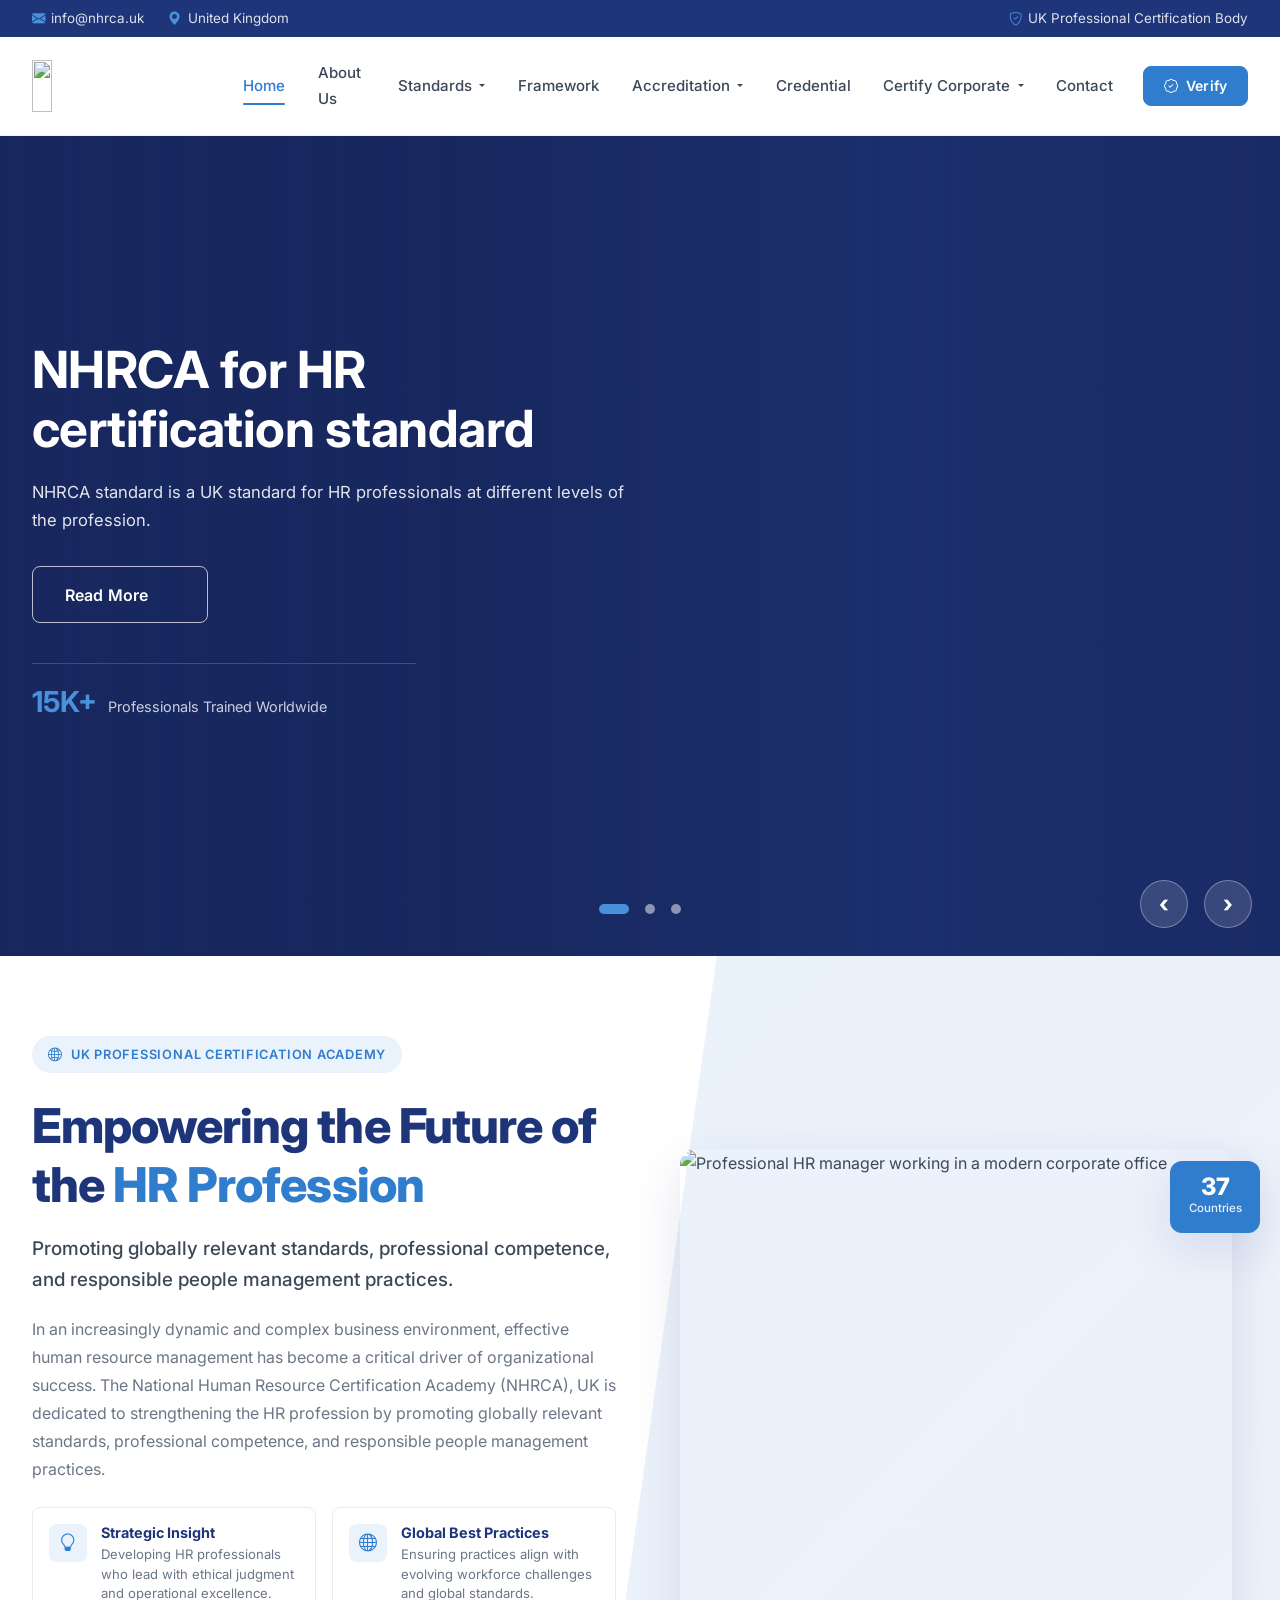
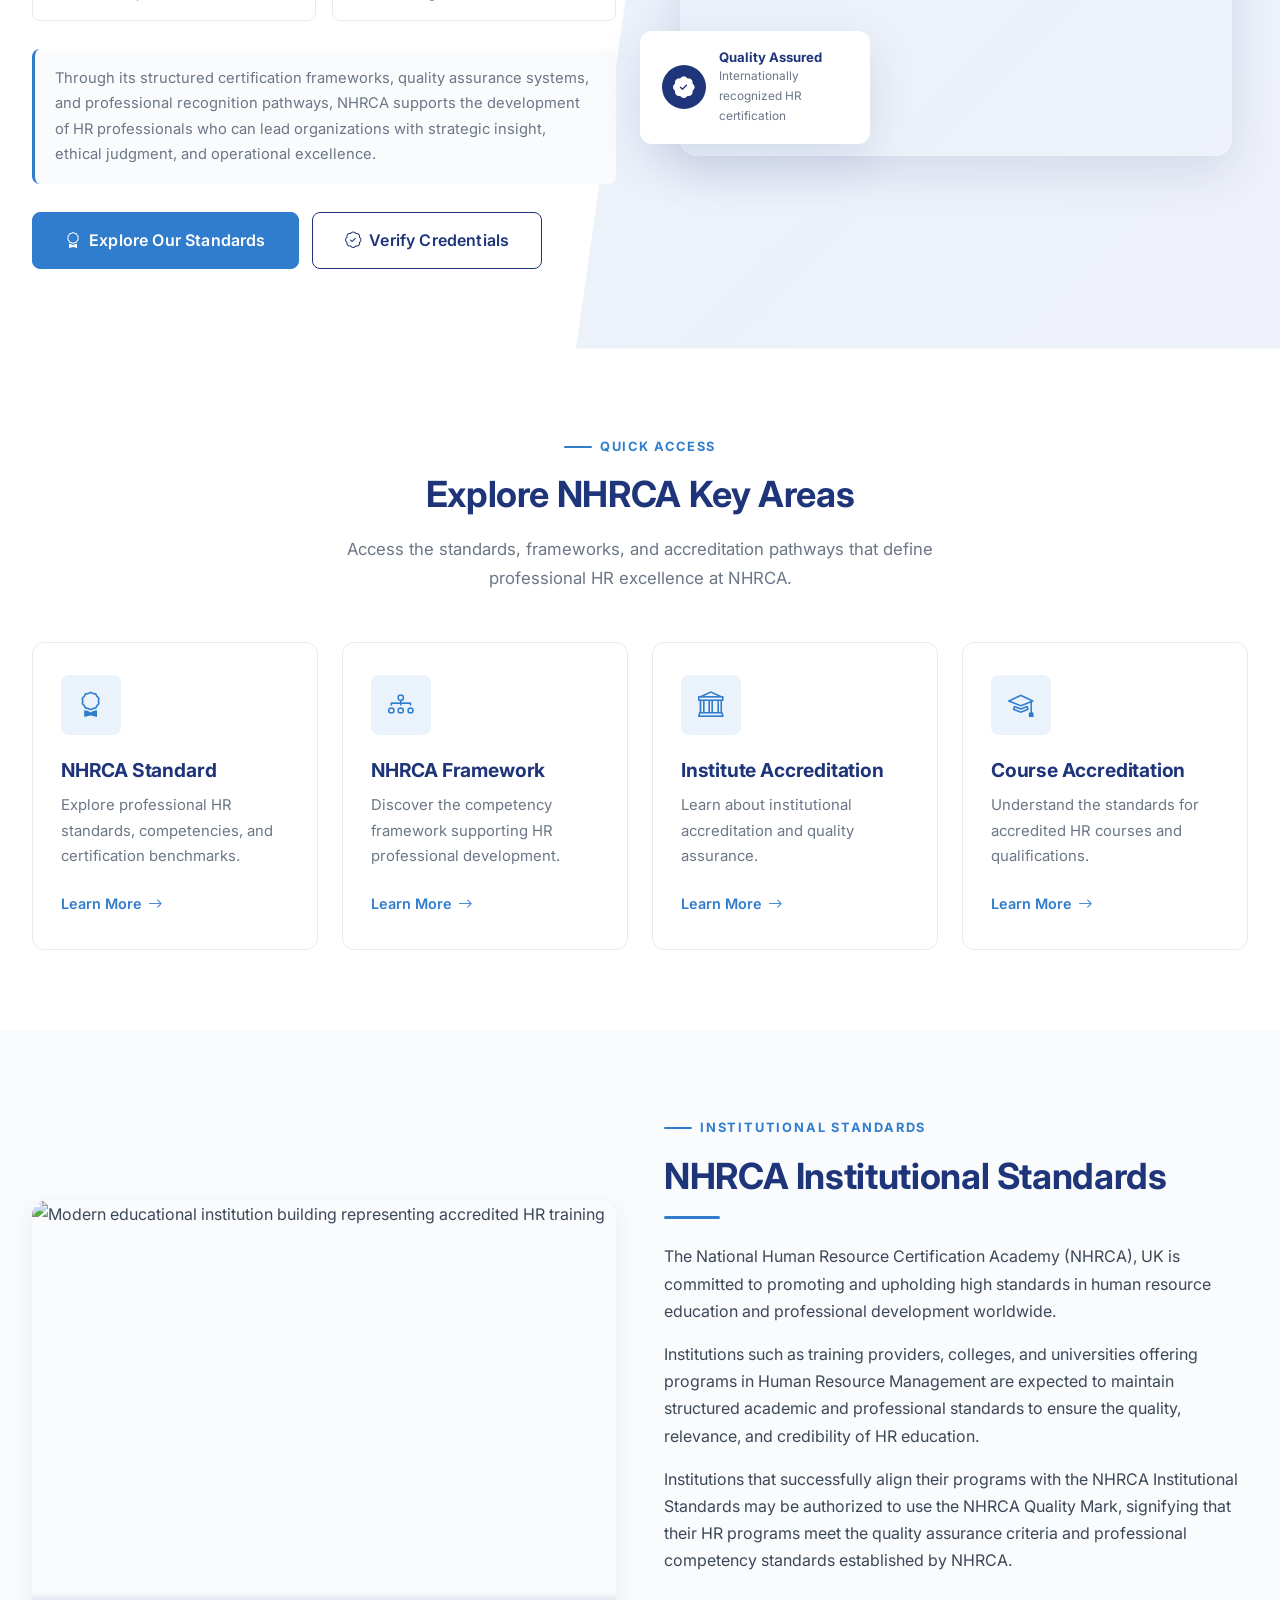
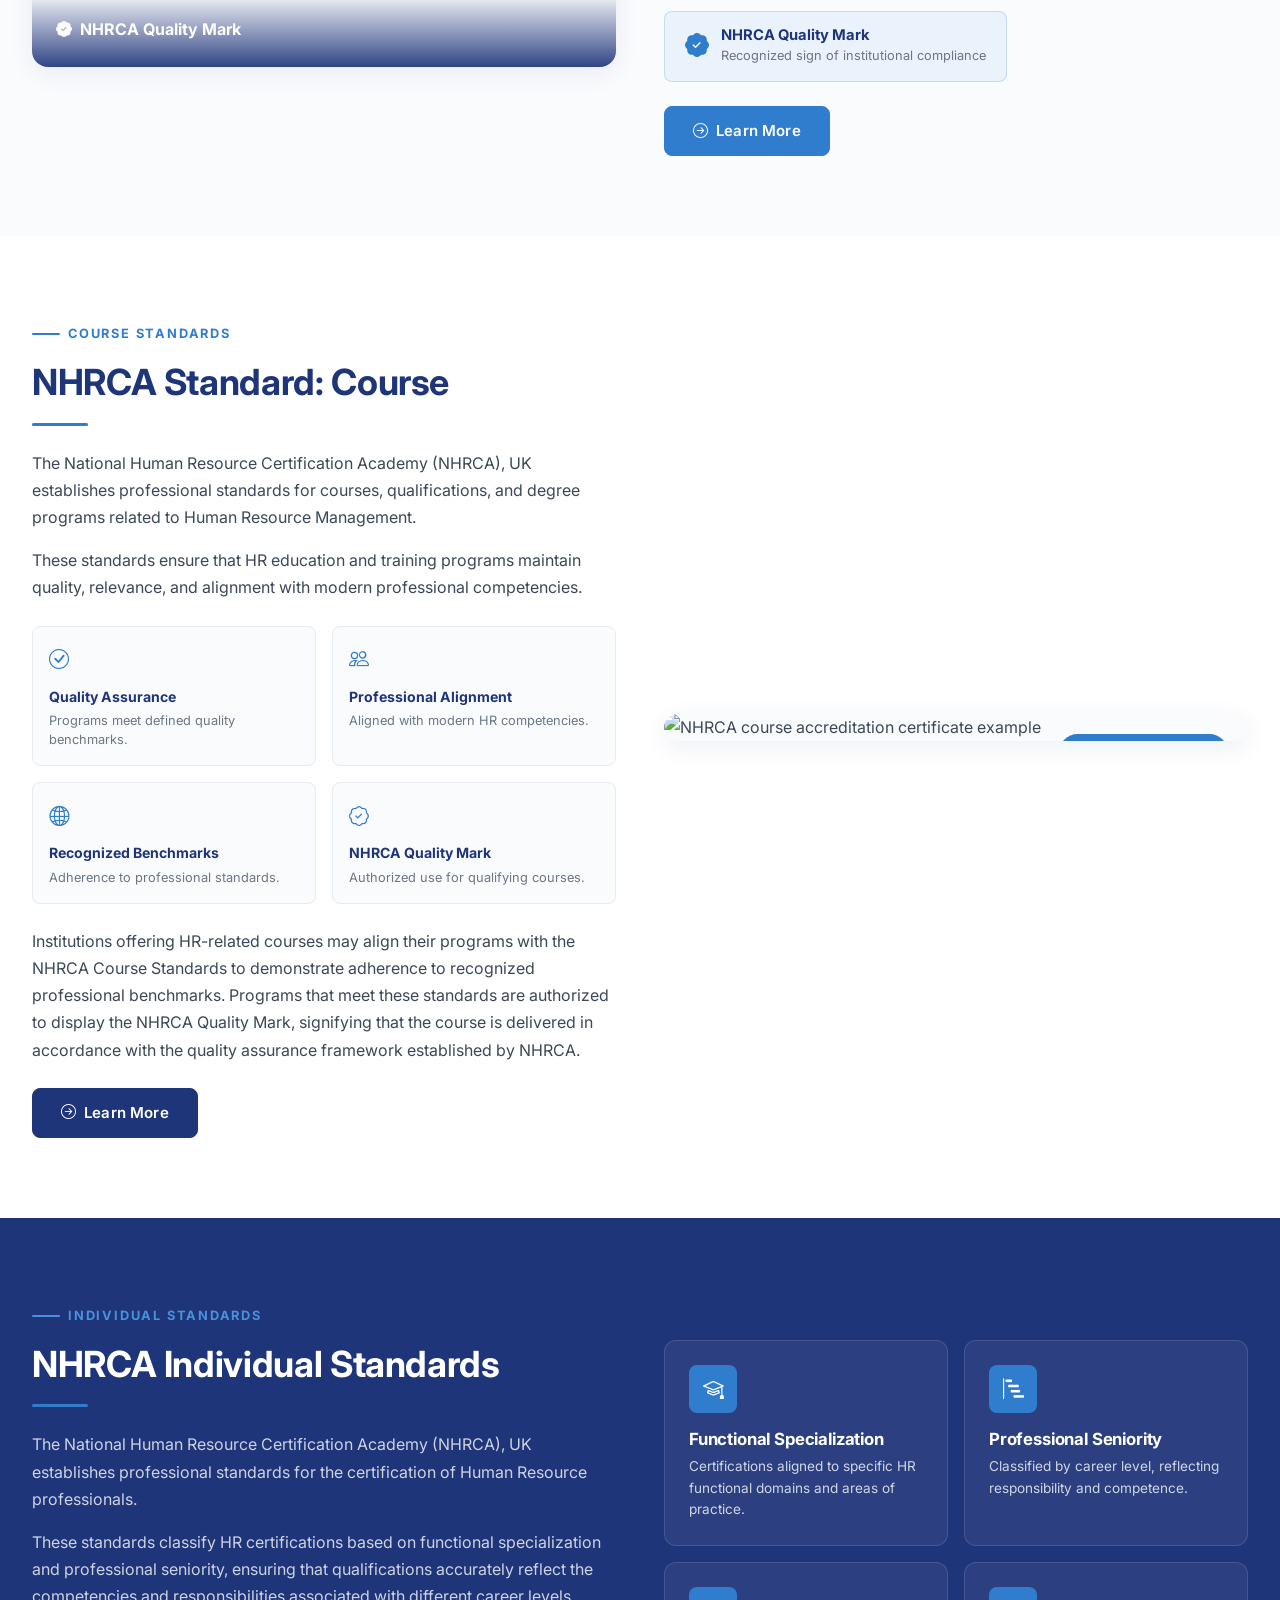
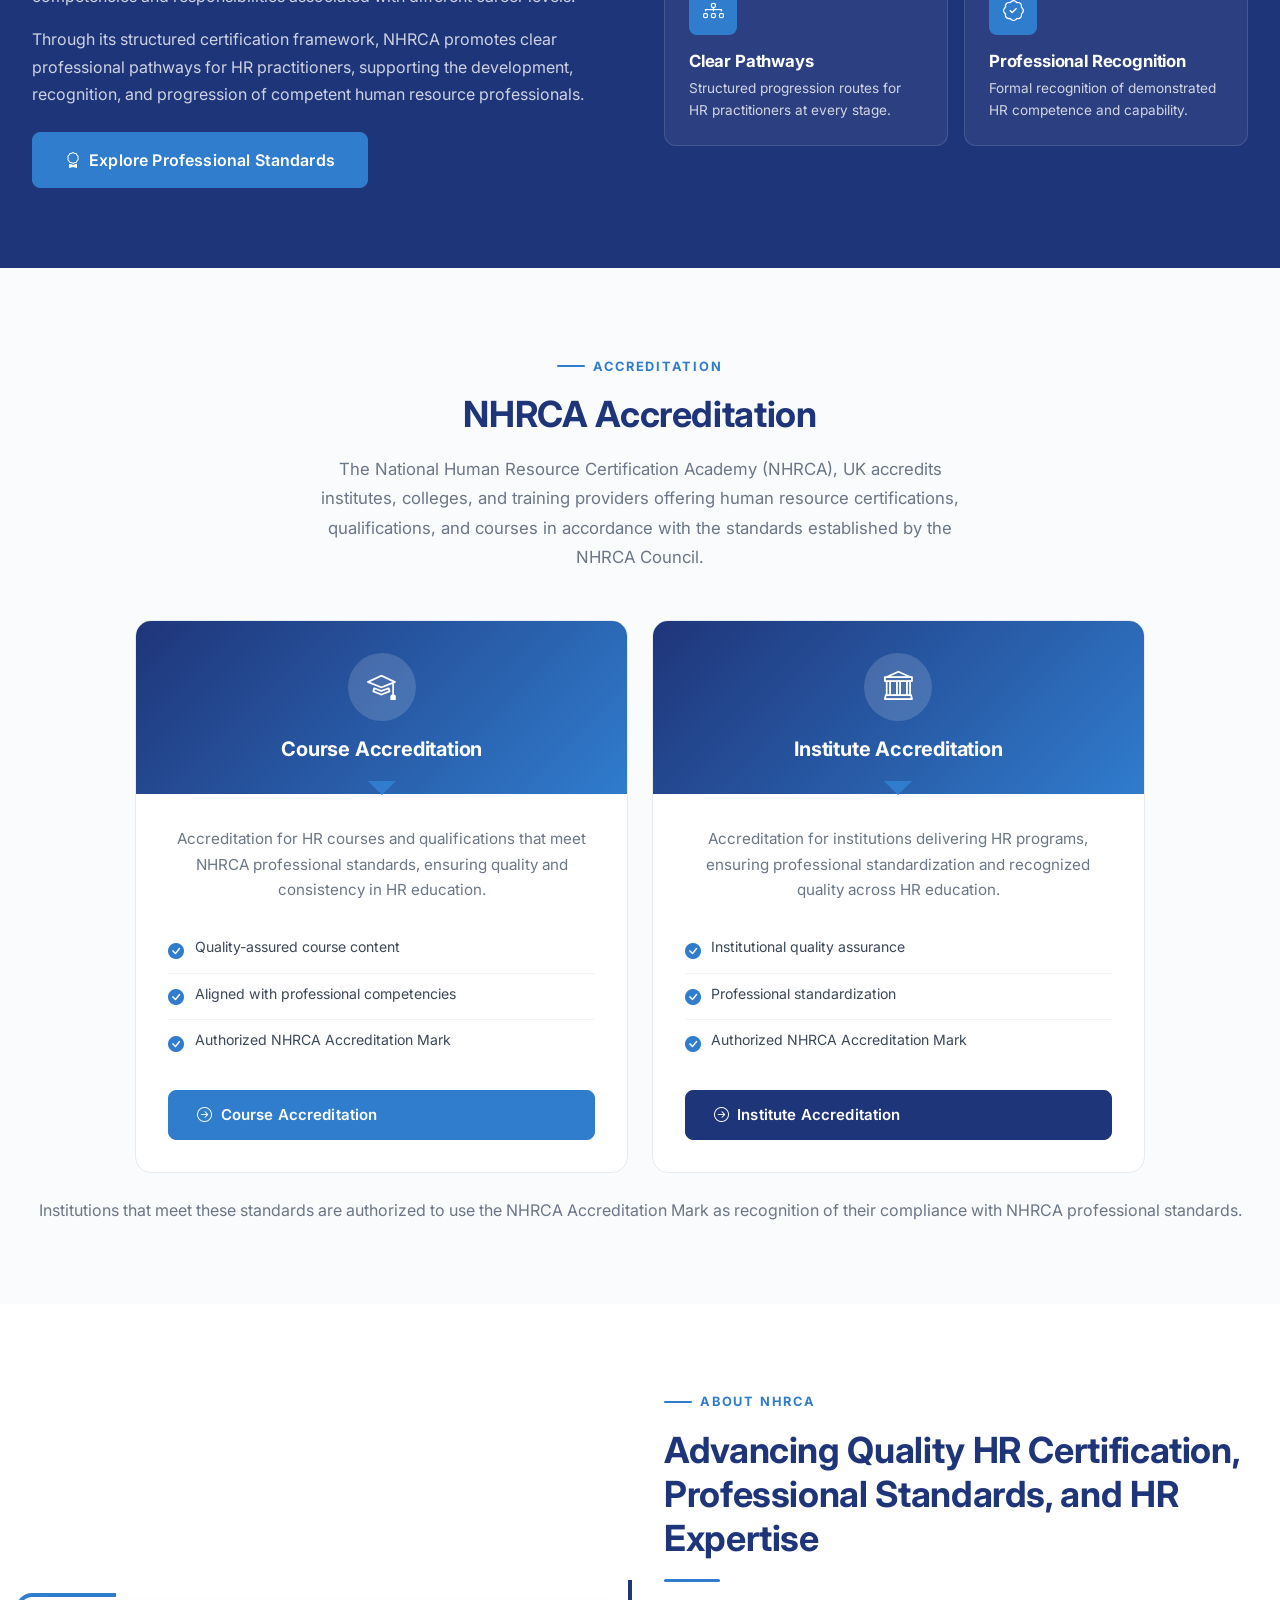
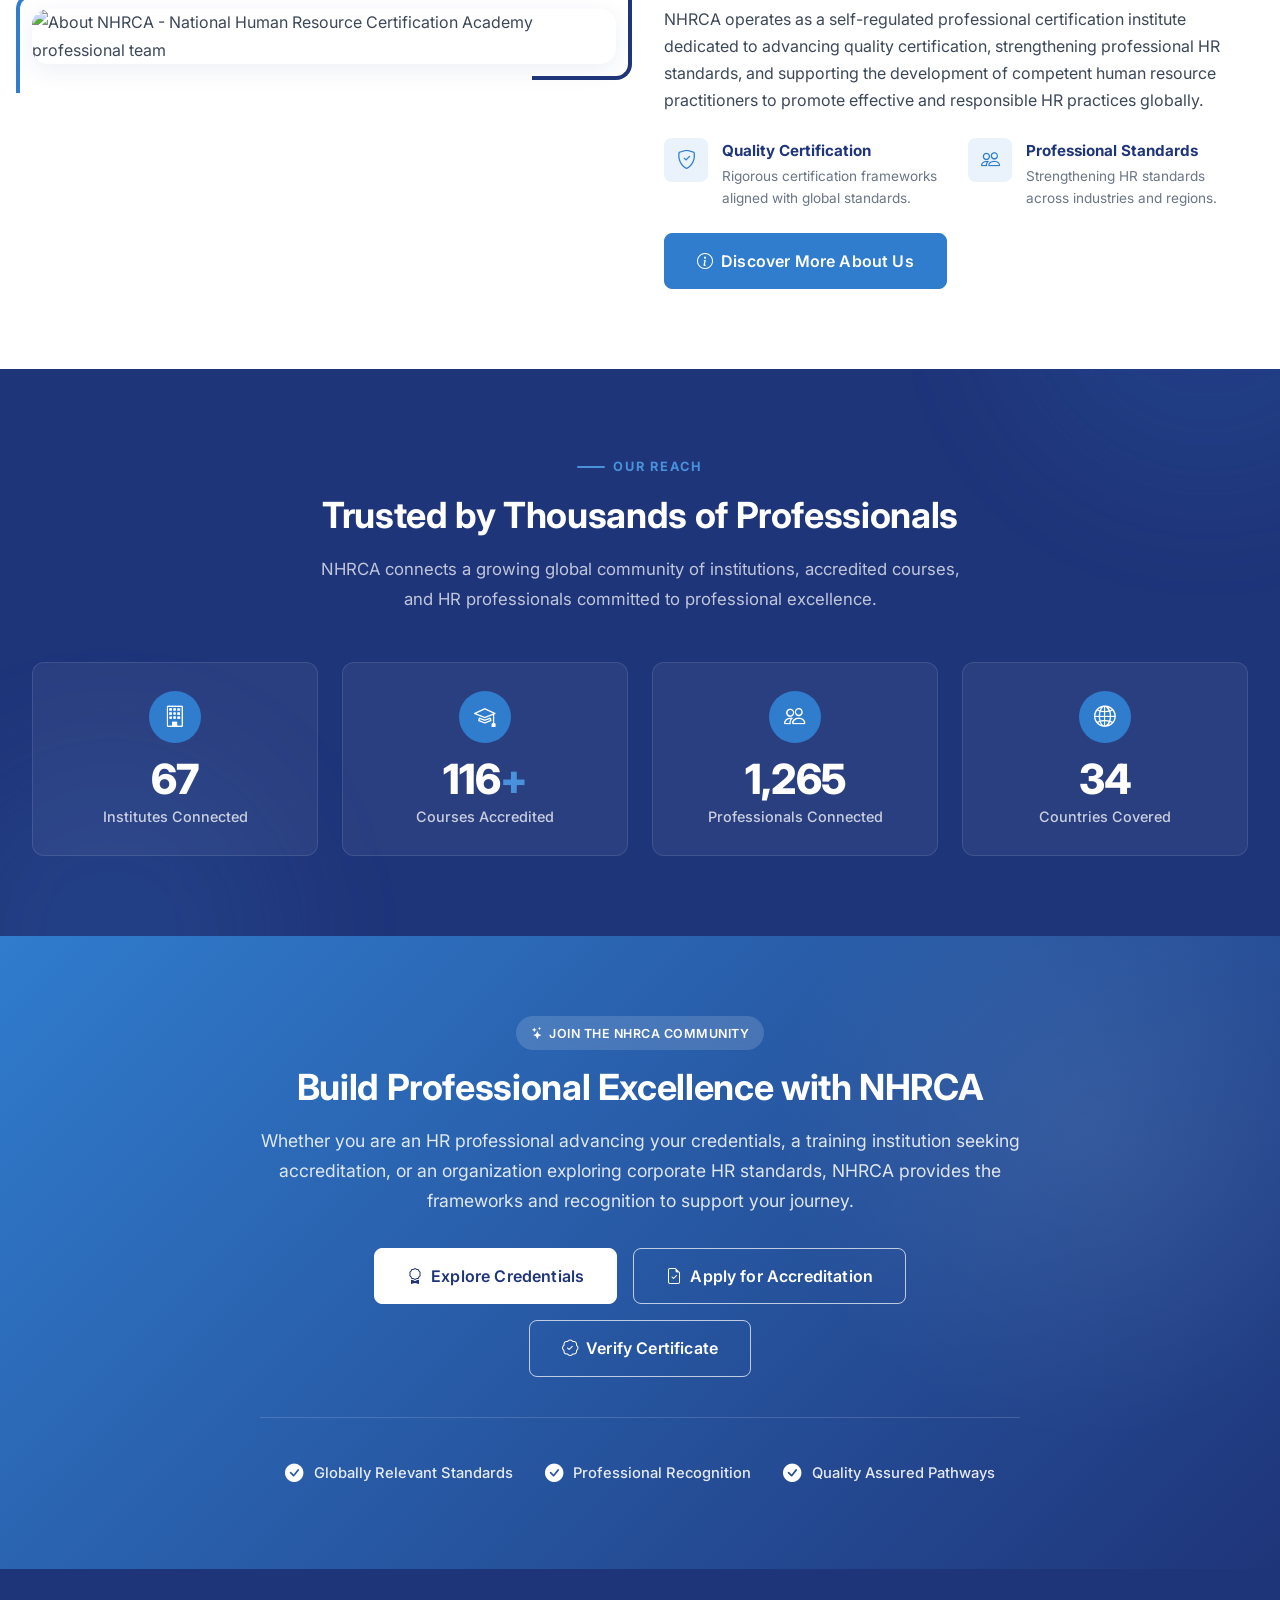
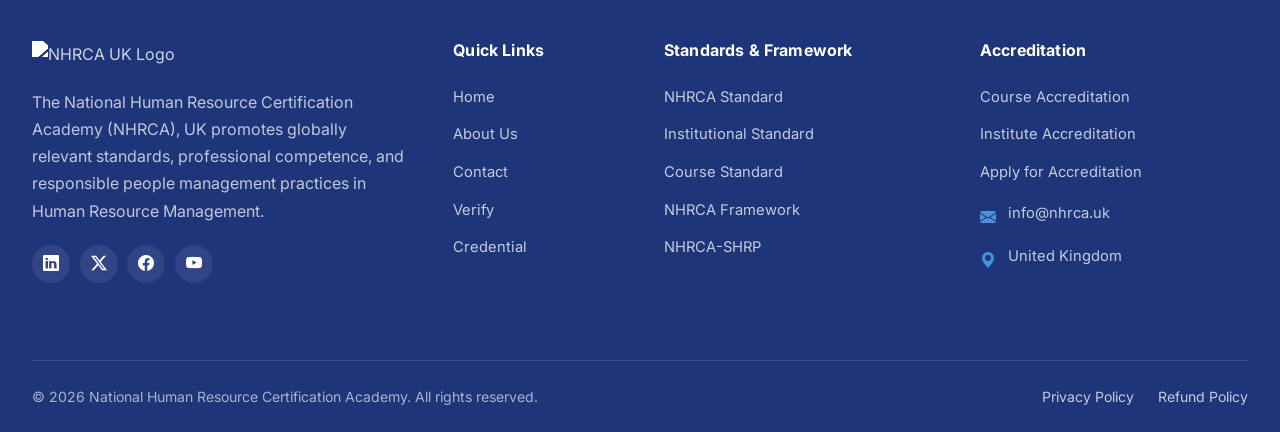
==== commit 802f8d16: "header updated" ====
--- a/index.html
+++ b/index.html
@@ -64,7 +64,7 @@
                 <!-- Logo -->
                 <a class="navbar-brand" href="https://nhrca.uk/" aria-label="NHRCA Home">
                     <img src="https://nhrca.uk/frontend/imgs/NHRCA-UK-logo.png"
-                        alt="National Human Resource Certification Academy - NHRCA UK Logo" class="nh-navbar-logo"
+                        alt="" class="nh-navbar-logo"
                         width="180" height="52" />
                 </a>
 
@@ -89,16 +89,16 @@
                                 Standards
                             </a>
                             <ul class="dropdown-menu" aria-labelledby="standardsDropdown">
-                                <li><a class="dropdown-item" href="https://nhrca.uk/nhrca-standard"><i
+                                <li><a class="dropdown-item" href="nhrca_standard.html"><i
                                             class="bi bi-award me-2"></i>NHRCA Standard</a></li>
-                                <li><a class="dropdown-item" href="https://nhrca.uk/institutional-standard"><i
+                                <li><a class="dropdown-item" href="institutional.html"><i
                                             class="bi bi-building me-2"></i>Institutional Standard</a></li>
-                                <li><a class="dropdown-item" href="https://nhrca.uk/course-standard"><i
+                                <li><a class="dropdown-item" href="course-standard.html"><i
                                             class="bi bi-journal-text me-2"></i>Course Standard</a></li>
                             </ul>
                         </li>
                         <li class="nav-item">
-                            <a class="nav-link" href="https://nhrca.uk/framework">Framework</a>
+                            <a class="nav-link" href="framework.html">Framework</a>
                         </li>
                         <li class="nav-item dropdown">
                             <a class="nav-link dropdown-toggle" href="#" role="button" data-bs-toggle="dropdown"
@@ -106,14 +106,14 @@
                                 Accreditation
                             </a>
                             <ul class="dropdown-menu" aria-labelledby="accreditationDropdown">
-                                <li><a class="dropdown-item" href="https://nhrca.uk/course-accreditation"><i
+                                <li><a class="dropdown-item" href="course-accreditation.html"><i
                                             class="bi bi-mortarboard me-2"></i>Course Accreditation</a></li>
-                                <li><a class="dropdown-item" href="https://nhrca.uk/institute-accreditation"><i
+                                <li><a class="dropdown-item" href="institute-accreditation.html"><i
                                             class="bi bi-bank me-2"></i>Institute Accreditation</a></li>
                             </ul>
                         </li>
                         <li class="nav-item">
-                            <a class="nav-link" href="https://nhrca.uk/credential">Credential</a>
+                            <a class="nav-link" href="credential.html">Credential</a>
                         </li>
                         <li class="nav-item dropdown">
                             <a class="nav-link dropdown-toggle" href="#" role="button" data-bs-toggle="dropdown"
@@ -121,10 +121,9 @@
                                 Certify Corporate
                             </a>
                             <ul class="dropdown-menu" aria-labelledby="corporateDropdown">
-                                <li><a class="dropdown-item" href="https://nhrca.uk/nhrca-shrp"><i
-                                            class="bi bi-briefcase me-2"></i>NHRCA Standard for Human Resource Practice
-                                        (NHRCA-SHRP)</a></li>
-                                <li><a class="dropdown-item" href="https://nhrca.uk/apply-for-accreditation"><i
+                                <li><a class="dropdown-item" href="certify-corporate.html"><i
+                                            class="bi bi-briefcase me-2"></i>NHRCA Standard </a></li>
+                                <li><a class="dropdown-item" href="#"><i
                                             class="bi bi-file-earmark-check me-2"></i>Apply for Accreditation</a></li>
                             </ul>
                         </li>
--- a/css/style.css
+++ b/css/style.css
@@ -3361,18 +3361,3504 @@
 
  .standard-cluster-entrepreneurial {
      background-color: var(--nh-bg-section);
-    }
-
-
-
-
-
-
-    /* ==========================================
+ }
+
+
+
+
+
+
+ /* ==========================================
        INSTITUTIONAL STANDARD - HERO SECTION
     =========================================== */
-    /* Dark navy hero inspired by the uploaded screenshot */
-    .institutional-hero {
+ /* Dark navy hero inspired by the uploaded screenshot */
+ .institutional-hero {
+     position: relative;
+     padding-top: 3.5rem;
+     padding-bottom: 3.5rem;
+     background-color: var(--nh-navy);
+     color: var(--nh-white);
+     overflow: hidden;
+ }
+
+ .institutional-hero::before {
+     content: "";
+     position: absolute;
+     top: 0;
+     right: 0;
+     width: 50%;
+     height: 100%;
+     background-image: radial-gradient(circle at 75% 30%, rgba(48, 124, 205, 0.18) 0%, transparent 55%);
+     pointer-events: none;
+ }
+
+ .institutional-hero::after {
+     content: "";
+     position: absolute;
+     bottom: 0;
+     left: 0;
+     width: 100%;
+     height: 4px;
+     background: linear-gradient(90deg, var(--nh-blue) 0%, var(--nh-blue-soft) 100%);
+ }
+
+ .institutional-hero .container {
+     position: relative;
+     z-index: 1;
+ }
+
+ .institutional-hero-breadcrumb {
+     margin-bottom: 1.25rem;
+ }
+
+ .institutional-hero-breadcrumb .breadcrumb {
+     margin: 0;
+     padding: 0;
+     background: transparent;
+     font-size: 0.88rem;
+ }
+
+ .institutional-hero-breadcrumb .breadcrumb-item a {
+     color: rgba(255, 255, 255, 0.7);
+     text-decoration: none;
+     transition: var(--nh-transition);
+ }
+
+ .institutional-hero-breadcrumb .breadcrumb-item a:hover {
+     color: var(--nh-white);
+ }
+
+ .institutional-hero-breadcrumb .breadcrumb-item.active {
+     color: var(--nh-white);
+     font-weight: 600;
+ }
+
+ .institutional-hero-breadcrumb .breadcrumb-item+.breadcrumb-item::before {
+     content: "/";
+     color: rgba(255, 255, 255, 0.45);
+     padding: 0 0.5rem;
+ }
+
+ .institutional-hero-badge {
+     display: inline-flex;
+     align-items: center;
+     gap: 0.5rem;
+     padding: 0.4rem 0.95rem;
+     background-color: rgba(48, 124, 205, 0.25);
+     color: var(--nh-blue-soft);
+     border: 1px solid rgba(48, 124, 205, 0.4);
+     border-radius: 50px;
+     font-size: 0.78rem;
+     font-weight: 600;
+     letter-spacing: 0.06em;
+     text-transform: uppercase;
+     margin-bottom: 1.25rem;
+ }
+
+ .institutional-hero-title {
+     color: var(--nh-white);
+     font-weight: 800;
+     font-size: clamp(2rem, 4.2vw, 2.85rem);
+     margin-bottom: 0.85rem;
+     letter-spacing: -0.02em;
+     line-height: 1.15;
+ }
+
+ .institutional-hero-subtitle {
+     color: rgba(255, 255, 255, 0.78);
+     font-size: 1.12rem;
+     line-height: 1.6;
+     max-width: 620px;
+     margin: 0;
+     font-weight: 400;
+ }
+
+ /* ==========================================
+       INSTITUTIONAL STANDARD - INTRODUCTION & CORE COMPONENTS
+    =========================================== */
+ .institutional-intro-text .text-highlight {
+     color: var(--nh-blue);
+     font-weight: 600;
+ }
+
+ .institutional-core-card {
+     background-color: var(--nh-white);
+     border: 1px solid var(--nh-border);
+     border-left: 4px solid var(--nh-blue);
+     border-radius: var(--nh-radius);
+     padding: 2rem 1.85rem;
+     box-shadow: var(--nh-shadow-sm);
+     position: relative;
+ }
+
+ .institutional-core-card-icon {
+     display: inline-flex;
+     align-items: center;
+     justify-content: center;
+     width: 52px;
+     height: 52px;
+     border-radius: var(--nh-radius-sm);
+     background-color: var(--nh-blue-tint);
+     color: var(--nh-blue);
+     font-size: 1.4rem;
+     margin-bottom: 1.15rem;
+ }
+
+ .institutional-core-card-title {
+     color: var(--nh-navy);
+     font-weight: 700;
+     font-size: 1.3rem;
+     margin-bottom: 0.75rem;
+ }
+
+ .institutional-core-card-text {
+     color: var(--nh-text-muted);
+     font-size: 0.95rem;
+     line-height: 1.7;
+     margin-bottom: 1.25rem;
+ }
+
+ .institutional-core-pill-list {
+     list-style: none;
+     padding: 0;
+     margin: 0;
+     display: flex;
+     flex-direction: column;
+     gap: 0.55rem;
+ }
+
+ .institutional-core-pill-list li {
+     display: flex;
+     align-items: center;
+     gap: 0.6rem;
+     font-size: 0.88rem;
+     color: var(--nh-text);
+     font-weight: 500;
+ }
+
+ .institutional-core-pill-list li i {
+     color: var(--nh-blue);
+     font-size: 1rem;
+     flex-shrink: 0;
+ }
+
+ .institutional-core-pill-num {
+     display: inline-flex;
+     align-items: center;
+     justify-content: center;
+     width: 24px;
+     height: 24px;
+     border-radius: 50%;
+     background-color: var(--nh-navy);
+     color: var(--nh-white);
+     font-size: 0.75rem;
+     font-weight: 700;
+     flex-shrink: 0;
+ }
+
+ /* ==========================================
+       INSTITUTIONAL STANDARD - SEVEN STANDARD CARDS
+    =========================================== */
+ .institutional-standards-section {
+     background-color: var(--nh-bg-section);
+ }
+
+ .institutional-standards-grid {
+     display: grid;
+     grid-template-columns: repeat(2, 1fr);
+     gap: 1.75rem;
+ }
+
+ .institutional-standard-card {
+     background-color: var(--nh-white);
+     border: 1px solid var(--nh-border);
+     border-radius: var(--nh-radius);
+     overflow: hidden;
+     display: flex;
+     flex-direction: column;
+     transition: var(--nh-transition);
+ }
+
+ .institutional-standard-card:hover {
+     border-color: var(--nh-blue-soft);
+     box-shadow: var(--nh-shadow-md);
+     transform: translateY(-3px);
+ }
+
+ /* 7th card spans full width */
+ .institutional-standard-card-full {
+     grid-column: 1 / -1;
+ }
+
+ .institutional-card-header {
+     background-color: var(--nh-navy);
+     color: var(--nh-white);
+     padding: 1.15rem 1.5rem;
+     display: flex;
+     align-items: center;
+     gap: 0.85rem;
+ }
+
+ .institutional-card-header-num {
+     display: inline-flex;
+     align-items: center;
+     justify-content: center;
+     width: 36px;
+     height: 36px;
+     border-radius: var(--nh-radius-sm);
+     background-color: rgba(255, 255, 255, 0.12);
+     color: var(--nh-white);
+     font-size: 0.95rem;
+     font-weight: 700;
+     flex-shrink: 0;
+ }
+
+ .institutional-card-header-title {
+     color: var(--nh-white);
+     font-weight: 700;
+     font-size: 1.1rem;
+     margin: 0;
+     line-height: 1.3;
+ }
+
+ .institutional-card-body {
+     padding: 1.5rem 1.5rem 1.75rem;
+     flex: 1 1 auto;
+ }
+
+ .institutional-card-intro {
+     color: var(--nh-text);
+     font-size: 0.94rem;
+     line-height: 1.65;
+     margin-bottom: 1.25rem;
+     padding-bottom: 1.25rem;
+     border-bottom: 1px solid var(--nh-border-soft);
+     font-style: italic;
+ }
+
+ .institutional-subsection {
+     margin-bottom: 1.1rem;
+ }
+
+ .institutional-subsection:last-child {
+     margin-bottom: 0;
+ }
+
+ .institutional-subsection-title {
+     color: var(--nh-navy);
+     font-weight: 700;
+     font-size: 0.92rem;
+     margin-bottom: 0.3rem;
+     line-height: 1.4;
+     display: flex;
+     align-items: baseline;
+     gap: 0.4rem;
+ }
+
+ .institutional-subsection-num {
+     color: var(--nh-blue);
+     font-weight: 700;
+     flex-shrink: 0;
+ }
+
+ .institutional-subsection-text {
+     color: var(--nh-text-muted);
+     font-size: 0.9rem;
+     line-height: 1.65;
+     margin: 0;
+     padding-left: 0;
+ }
+
+ /* 7th card body uses a 2-column subsection layout on desktop */
+ .institutional-standard-card-full .institutional-card-body {
+     padding: 1.75rem 1.75rem 2rem;
+ }
+
+ .institutional-subsection-grid {
+     display: grid;
+     grid-template-columns: repeat(3, 1fr);
+     gap: 1.5rem;
+ }
+
+ /* ==========================================
+       INSTITUTIONAL STANDARD - INSTITUTIONAL EXCELLENCE
+    =========================================== */
+ .institutional-excellence-section {
+     background-color: var(--nh-white);
+ }
+
+ .institutional-excellence-card {
+     background-color: var(--nh-white);
+     border: 1px solid var(--nh-border);
+     border-radius: var(--nh-radius-lg);
+     padding: 3rem 2.5rem;
+     text-align: center;
+     box-shadow: var(--nh-shadow-sm);
+     position: relative;
+     overflow: hidden;
+ }
+
+ .institutional-excellence-card::before {
+     content: "";
+     position: absolute;
+     top: 0;
+     left: 50%;
+     transform: translateX(-50%);
+     width: 80px;
+     height: 4px;
+     background: linear-gradient(90deg, var(--nh-navy) 0%, var(--nh-blue) 100%);
+     border-radius: 0 0 4px 4px;
+ }
+
+ .institutional-excellence-icon {
+     display: inline-flex;
+     align-items: center;
+     justify-content: center;
+     width: 64px;
+     height: 64px;
+     border-radius: 50%;
+     background-color: var(--nh-blue-tint);
+     color: var(--nh-blue);
+     font-size: 1.7rem;
+     margin-bottom: 1.5rem;
+ }
+
+ .institutional-excellence-title {
+     color: var(--nh-navy);
+     font-weight: 700;
+     font-size: clamp(1.6rem, 2.5vw, 2rem);
+     margin-bottom: 1.25rem;
+ }
+
+ .institutional-excellence-text {
+     color: var(--nh-text-muted);
+     font-size: 1.05rem;
+     line-height: 1.8;
+     max-width: 760px;
+     margin: 0 auto;
+ }
+
+ .institutional-excellence-features {
+     display: flex;
+     flex-wrap: wrap;
+     justify-content: center;
+     gap: 1.5rem 2.5rem;
+     margin-top: 2rem;
+     padding-top: 2rem;
+     border-top: 1px solid var(--nh-border-soft);
+ }
+
+ .institutional-excellence-feature {
+     display: flex;
+     align-items: center;
+     gap: 0.6rem;
+     color: var(--nh-navy);
+     font-size: 0.92rem;
+     font-weight: 600;
+ }
+
+ .institutional-excellence-feature i {
+     color: var(--nh-blue);
+     font-size: 1.15rem;
+ }
+
+
+
+
+
+ /* ==========================================
+       FRAMEWORK PAGE - HERO SECTION
+    =========================================== */
+ .framework-hero {
+     position: relative;
+     padding-top: 3.5rem;
+     padding-bottom: 3.5rem;
+     background-color: var(--nh-navy);
+     color: var(--nh-white);
+     overflow: hidden;
+ }
+
+ .framework-hero::before {
+     content: "";
+     position: absolute;
+     top: 0;
+     right: 0;
+     width: 50%;
+     height: 100%;
+     background-image: radial-gradient(circle at 75% 30%, rgba(48, 124, 205, 0.18) 0%, transparent 55%);
+     pointer-events: none;
+ }
+
+ .framework-hero::after {
+     content: "";
+     position: absolute;
+     bottom: 0;
+     left: 0;
+     width: 100%;
+     height: 4px;
+     background: linear-gradient(90deg, var(--nh-blue) 0%, var(--nh-blue-soft) 100%);
+ }
+
+ .framework-hero .container {
+     position: relative;
+     z-index: 1;
+ }
+
+ .framework-hero-breadcrumb {
+     margin-bottom: 1.25rem;
+ }
+
+ .framework-hero-breadcrumb .breadcrumb {
+     margin: 0;
+     padding: 0;
+     background: transparent;
+     font-size: 0.88rem;
+ }
+
+ .framework-hero-breadcrumb .breadcrumb-item a {
+     color: rgba(255, 255, 255, 0.7);
+     text-decoration: none;
+     transition: var(--nh-transition);
+ }
+
+ .framework-hero-breadcrumb .breadcrumb-item a:hover {
+     color: var(--nh-white);
+ }
+
+ .framework-hero-breadcrumb .breadcrumb-item.active {
+     color: var(--nh-white);
+     font-weight: 600;
+ }
+
+ .framework-hero-breadcrumb .breadcrumb-item+.breadcrumb-item::before {
+     content: "/";
+     color: rgba(255, 255, 255, 0.45);
+     padding: 0 0.5rem;
+ }
+
+ .framework-hero-badge {
+     display: inline-flex;
+     align-items: center;
+     gap: 0.5rem;
+     padding: 0.4rem 0.95rem;
+     background-color: rgba(48, 124, 205, 0.25);
+     color: var(--nh-blue-soft);
+     border: 1px solid rgba(48, 124, 205, 0.4);
+     border-radius: 50px;
+     font-size: 0.78rem;
+     font-weight: 600;
+     letter-spacing: 0.06em;
+     text-transform: uppercase;
+     margin-bottom: 1.25rem;
+ }
+
+ .framework-hero-title {
+     color: var(--nh-white);
+     font-weight: 800;
+     font-size: clamp(2rem, 4.2vw, 2.85rem);
+     margin-bottom: 0.85rem;
+     letter-spacing: -0.02em;
+     line-height: 1.15;
+ }
+
+ .framework-hero-subtitle {
+     color: rgba(255, 255, 255, 0.78);
+     font-size: 1.12rem;
+     line-height: 1.6;
+     max-width: 660px;
+     margin: 0;
+     font-weight: 400;
+ }
+
+ /* ==========================================
+       FRAMEWORK PAGE - INTRODUCTION
+    =========================================== */
+ .framework-intro-text .text-highlight {
+     color: var(--nh-blue);
+     font-weight: 600;
+ }
+
+ .framework-intro-overview {
+     background-color: var(--nh-bg-section);
+     border: 1px solid var(--nh-border);
+     border-radius: var(--nh-radius-lg);
+     padding: 2rem 1.85rem;
+     height: 100%;
+ }
+
+ .framework-overview-title {
+     color: var(--nh-navy);
+     font-weight: 700;
+     font-size: 1.2rem;
+     margin-bottom: 1.25rem;
+     display: flex;
+     align-items: center;
+     gap: 0.6rem;
+ }
+
+ .framework-overview-title i {
+     color: var(--nh-blue);
+     font-size: 1.4rem;
+ }
+
+ .framework-overview-list {
+     list-style: none;
+     padding: 0;
+     margin: 0;
+     display: flex;
+     flex-direction: column;
+     gap: 0.85rem;
+ }
+
+ .framework-overview-list li {
+     display: flex;
+     align-items: flex-start;
+     gap: 0.75rem;
+     font-size: 0.93rem;
+     color: var(--nh-text);
+     line-height: 1.55;
+ }
+
+ .framework-overview-list li i {
+     color: var(--nh-blue);
+     font-size: 1.1rem;
+     margin-top: 0.15rem;
+     flex-shrink: 0;
+ }
+
+ .framework-overview-list li strong {
+     color: var(--nh-navy);
+     font-weight: 700;
+ }
+
+ /* ==========================================
+       FRAMEWORK PAGE - PROGRESSION TIMELINE
+    =========================================== */
+ .framework-progression-section {
+     background-color: var(--nh-bg-section);
+ }
+
+ .framework-timeline {
+     position: relative;
+     padding-top: 1rem;
+ }
+
+ /* Horizontal connecting line on desktop (lg+) */
+ .framework-timeline::before {
+     content: "";
+     position: absolute;
+     top: 2.75rem;
+     left: 4%;
+     right: 4%;
+     height: 3px;
+     background: linear-gradient(90deg, var(--nh-blue) 0%, var(--nh-navy) 100%);
+     border-radius: 3px;
+     z-index: 0;
+ }
+
+ .framework-timeline-row {
+     display: grid;
+     grid-template-columns: repeat(4, 1fr);
+     gap: 1rem;
+     position: relative;
+     z-index: 1;
+ }
+
+ .framework-stage {
+     display: flex;
+     flex-direction: column;
+     align-items: center;
+     text-align: center;
+ }
+
+ .framework-stage-marker {
+     width: 56px;
+     height: 56px;
+     border-radius: 50%;
+     background-color: var(--nh-white);
+     border: 3px solid var(--nh-blue);
+     color: var(--nh-navy);
+     display: inline-flex;
+     align-items: center;
+     justify-content: center;
+     font-size: 1.15rem;
+     font-weight: 800;
+     margin-bottom: 1rem;
+     box-shadow: var(--nh-shadow-sm);
+     flex-shrink: 0;
+     position: relative;
+     z-index: 2;
+ }
+
+ .framework-stage-legendary .framework-stage-marker {
+     background-color: var(--nh-navy);
+     border-color: var(--nh-blue-soft);
+     color: var(--nh-white);
+ }
+
+ .framework-stage-theme {
+     display: inline-block;
+     font-size: 0.74rem;
+     font-weight: 700;
+     letter-spacing: 0.08em;
+     text-transform: uppercase;
+     color: var(--nh-blue);
+     background-color: var(--nh-blue-tint);
+     padding: 0.3rem 0.7rem;
+     border-radius: 50px;
+     margin-bottom: 0.65rem;
+     line-height: 1.3;
+ }
+
+ .framework-stage-title {
+     color: var(--nh-navy);
+     font-weight: 700;
+     font-size: 0.98rem;
+     line-height: 1.3;
+     margin-bottom: 0;
+     min-height: 2.6em;
+     display: flex;
+     align-items: center;
+     justify-content: center;
+ }
+
+ /* ==========================================
+       FRAMEWORK PAGE - LEVEL CARDS (detailed)
+    =========================================== */
+ .framework-levels-grid {
+     display: grid;
+     grid-template-columns: repeat(2, 1fr);
+     gap: 1.5rem;
+ }
+
+ .framework-level-card {
+     background-color: var(--nh-white);
+     border: 1px solid var(--nh-border);
+     border-radius: var(--nh-radius);
+     overflow: hidden;
+     transition: var(--nh-transition);
+     display: flex;
+     flex-direction: column;
+ }
+
+ .framework-level-card:hover {
+     border-color: var(--nh-blue-soft);
+     box-shadow: var(--nh-shadow-md);
+     transform: translateY(-3px);
+ }
+
+ .framework-level-card-header {
+     background-color: var(--nh-navy);
+     color: var(--nh-white);
+     padding: 1.35rem 1.5rem;
+     display: flex;
+     align-items: center;
+     gap: 0.85rem;
+ }
+
+ .framework-level-card-legendary .framework-level-card-header {
+     background: linear-gradient(135deg, var(--nh-navy) 0%, var(--nh-navy-soft) 100%);
+ }
+
+ .framework-level-num {
+     display: inline-flex;
+     align-items: center;
+     justify-content: center;
+     width: 40px;
+     height: 40px;
+     border-radius: var(--nh-radius-sm);
+     background-color: rgba(255, 255, 255, 0.14);
+     color: var(--nh-white);
+     font-size: 1.05rem;
+     font-weight: 800;
+     flex-shrink: 0;
+ }
+
+ .framework-level-card-legendary .framework-level-num {
+     background-color: var(--nh-blue-soft);
+ }
+
+ .framework-level-title-wrap {
+     flex: 1 1 auto;
+ }
+
+ .framework-level-theme {
+     display: inline-block;
+     font-size: 0.7rem;
+     font-weight: 700;
+     letter-spacing: 0.08em;
+     text-transform: uppercase;
+     color: var(--nh-blue-soft);
+     margin-bottom: 0.2rem;
+ }
+
+ .framework-level-title {
+     color: var(--nh-white);
+     font-weight: 700;
+     font-size: 1.05rem;
+     margin: 0;
+     line-height: 1.3;
+ }
+
+ .framework-level-body {
+     padding: 1.5rem;
+     flex: 1 1 auto;
+ }
+
+ .framework-info-row {
+     display: flex;
+     align-items: flex-start;
+     gap: 0.85rem;
+     padding: 0.75rem 0;
+     border-bottom: 1px solid var(--nh-border-soft);
+ }
+
+ .framework-info-row:last-of-type {
+     border-bottom: none;
+ }
+
+ .framework-info-icon {
+     display: inline-flex;
+     align-items: center;
+     justify-content: center;
+     width: 36px;
+     height: 36px;
+     border-radius: var(--nh-radius-sm);
+     background-color: var(--nh-blue-tint);
+     color: var(--nh-blue);
+     font-size: 1rem;
+     flex-shrink: 0;
+ }
+
+ .framework-info-label {
+     font-size: 0.76rem;
+     font-weight: 700;
+     letter-spacing: 0.06em;
+     text-transform: uppercase;
+     color: var(--nh-text-muted);
+     margin-bottom: 0.2rem;
+ }
+
+ .framework-info-value {
+     font-size: 0.93rem;
+     color: var(--nh-navy);
+     font-weight: 600;
+     line-height: 1.5;
+ }
+
+ .framework-focus-block {
+     margin-top: 1rem;
+     padding-top: 1rem;
+     border-top: 1px solid var(--nh-border-soft);
+ }
+
+ .framework-focus-label {
+     font-size: 0.76rem;
+     font-weight: 700;
+     letter-spacing: 0.06em;
+     text-transform: uppercase;
+     color: var(--nh-text-muted);
+     margin-bottom: 0.75rem;
+ }
+
+ .framework-focus-item {
+     display: flex;
+     align-items: center;
+     justify-content: space-between;
+     gap: 0.75rem;
+     margin-bottom: 0.6rem;
+ }
+
+ .framework-focus-item:last-child {
+     margin-bottom: 0;
+ }
+
+ .framework-focus-name {
+     font-size: 0.85rem;
+     color: var(--nh-text);
+     font-weight: 500;
+ }
+
+ .framework-focus-level {
+     display: inline-flex;
+     align-items: center;
+     gap: 0.4rem;
+ }
+
+ .framework-focus-dots {
+     display: inline-flex;
+     gap: 3px;
+ }
+
+ .framework-focus-dot {
+     width: 8px;
+     height: 8px;
+     border-radius: 50%;
+     background-color: var(--nh-border);
+ }
+
+ .framework-focus-dot.filled {
+     background-color: var(--nh-blue);
+ }
+
+ .framework-focus-level-text {
+     font-size: 0.76rem;
+     font-weight: 600;
+     color: var(--nh-text-muted);
+     min-width: 64px;
+     text-align: right;
+ }
+
+ .framework-special {
+     margin-top: 1rem;
+     padding: 0.85rem 1rem;
+     background-color: var(--nh-navy-tint);
+     border-left: 3px solid var(--nh-navy);
+     border-radius: var(--nh-radius-sm);
+ }
+
+ .framework-special-label {
+     font-size: 0.74rem;
+     font-weight: 700;
+     letter-spacing: 0.06em;
+     text-transform: uppercase;
+     color: var(--nh-navy);
+     margin-bottom: 0.3rem;
+     display: flex;
+     align-items: center;
+     gap: 0.4rem;
+ }
+
+ .framework-special-text {
+     font-size: 0.85rem;
+     color: var(--nh-text);
+     line-height: 1.55;
+     margin: 0;
+ }
+
+ /* Legendary card (Stage 5) — no detailed data, distinguished presentation */
+ .framework-level-card-legendary .framework-level-body {
+     display: flex;
+     flex-direction: column;
+     align-items: center;
+     justify-content: center;
+     text-align: center;
+     padding: 2.5rem 1.75rem;
+ }
+
+ .framework-legendary-icon {
+     display: inline-flex;
+     align-items: center;
+     justify-content: center;
+     width: 64px;
+     height: 64px;
+     border-radius: 50%;
+     background-color: var(--nh-navy);
+     color: var(--nh-white);
+     font-size: 1.7rem;
+     margin-bottom: 1.25rem;
+ }
+
+ .framework-legendary-text {
+     color: var(--nh-text-muted);
+     font-size: 0.92rem;
+     line-height: 1.65;
+     margin: 0;
+ }
+
+ /* ==========================================
+       FRAMEWORK PAGE - COMPETENCY COMPARISON
+    =========================================== */
+ .framework-comparison-section {
+     background-color: var(--nh-white);
+ }
+
+ .framework-comparison-table-wrap {
+     background-color: var(--nh-white);
+     border: 1px solid var(--nh-border);
+     border-radius: var(--nh-radius-lg);
+     overflow: hidden;
+     box-shadow: var(--nh-shadow-sm);
+ }
+
+ .framework-comparison-table {
+     width: 100%;
+     border-collapse: collapse;
+     margin: 0;
+ }
+
+ .framework-comparison-table thead th {
+     background-color: var(--nh-navy);
+     color: var(--nh-white);
+     padding: 1.1rem 1.25rem;
+     font-weight: 700;
+     font-size: 0.88rem;
+     text-align: left;
+     letter-spacing: 0.02em;
+     border-right: 1px solid rgba(255, 255, 255, 0.08);
+ }
+
+ .framework-comparison-table thead th:last-child {
+     border-right: none;
+ }
+
+ .framework-comparison-table thead th.framework-comp-center {
+     text-align: center;
+ }
+
+ .framework-comparison-table tbody td {
+     padding: 1.1rem 1.25rem;
+     border-bottom: 1px solid var(--nh-border-soft);
+     border-right: 1px solid var(--nh-border-soft);
+     font-size: 0.92rem;
+     vertical-align: middle;
+ }
+
+ .framework-comparison-table tbody td:last-child {
+     border-right: none;
+ }
+
+ .framework-comparison-table tbody tr:last-child td {
+     border-bottom: none;
+ }
+
+ .framework-comparison-table tbody tr:nth-child(even) td {
+     background-color: var(--nh-bg-section);
+ }
+
+ .framework-comparison-table tbody tr:hover td {
+     background-color: var(--nh-blue-tint);
+ }
+
+ .framework-comp-stage {
+     color: var(--nh-navy);
+     font-weight: 700;
+ }
+
+ .framework-comp-stage-num {
+     display: inline-flex;
+     align-items: center;
+     justify-content: center;
+     width: 28px;
+     height: 28px;
+     border-radius: 50%;
+     background-color: var(--nh-blue-tint);
+     color: var(--nh-blue);
+     font-size: 0.82rem;
+     font-weight: 700;
+     margin-right: 0.6rem;
+ }
+
+ .framework-comp-center {
+     text-align: center;
+ }
+
+ .framework-comp-level {
+     display: inline-flex;
+     align-items: center;
+     gap: 0.5rem;
+ }
+
+ .framework-comp-dots {
+     display: inline-flex;
+     gap: 4px;
+ }
+
+ .framework-comp-dot {
+     width: 9px;
+     height: 9px;
+     border-radius: 50%;
+     background-color: var(--nh-border);
+ }
+
+ .framework-comp-dot.filled {
+     background-color: var(--nh-blue);
+ }
+
+ .framework-comp-level-text {
+     font-size: 0.82rem;
+     font-weight: 600;
+     color: var(--nh-text);
+ }
+
+ /* ==========================================
+       FRAMEWORK PAGE - FINAL SUMMARY
+    =========================================== */
+ .framework-summary-section {
+     background-color: var(--nh-bg-section);
+ }
+
+ .framework-summary-card {
+     background-color: var(--nh-white);
+     border: 1px solid var(--nh-border);
+     border-radius: var(--nh-radius-lg);
+     padding: 3rem 2.5rem;
+     text-align: center;
+     box-shadow: var(--nh-shadow-sm);
+     position: relative;
+     overflow: hidden;
+ }
+
+ .framework-summary-card::before {
+     content: "";
+     position: absolute;
+     top: 0;
+     left: 50%;
+     transform: translateX(-50%);
+     width: 80px;
+     height: 4px;
+     background: linear-gradient(90deg, var(--nh-navy) 0%, var(--nh-blue) 100%);
+     border-radius: 0 0 4px 4px;
+ }
+
+ .framework-summary-icon {
+     display: inline-flex;
+     align-items: center;
+     justify-content: center;
+     width: 64px;
+     height: 64px;
+     border-radius: 50%;
+     background-color: var(--nh-blue-tint);
+     color: var(--nh-blue);
+     font-size: 1.7rem;
+     margin-bottom: 1.5rem;
+ }
+
+ .framework-summary-title {
+     color: var(--nh-navy);
+     font-weight: 700;
+     font-size: clamp(1.6rem, 2.5vw, 2rem);
+     margin-bottom: 1.25rem;
+ }
+
+ .framework-summary-text {
+     color: var(--nh-text-muted);
+     font-size: 1.05rem;
+     line-height: 1.8;
+     max-width: 720px;
+     margin: 0 auto 2rem;
+ }
+
+ .framework-summary-features {
+     display: flex;
+     flex-wrap: wrap;
+     justify-content: center;
+     gap: 1.5rem 2.5rem;
+     padding-top: 2rem;
+     border-top: 1px solid var(--nh-border-soft);
+ }
+
+ .framework-summary-feature {
+     display: flex;
+     align-items: center;
+     gap: 0.6rem;
+     color: var(--nh-navy);
+     font-size: 0.92rem;
+     font-weight: 600;
+ }
+
+ .framework-summary-feature i {
+     color: var(--nh-blue);
+     font-size: 1.15rem;
+ }
+
+
+
+
+ /* ==========================================
+       COURSE ACCREDITATION - HERO SECTION
+    =========================================== */
+ .course-accreditation-hero {
+     position: relative;
+     padding-top: 3.5rem;
+     padding-bottom: 3.5rem;
+     background-color: var(--nh-navy);
+     color: var(--nh-white);
+     overflow: hidden;
+ }
+
+ .course-accreditation-hero::before {
+     content: "";
+     position: absolute;
+     top: 0;
+     right: 0;
+     width: 50%;
+     height: 100%;
+     background-image: radial-gradient(circle at 75% 30%, rgba(48, 124, 205, 0.18) 0%, transparent 55%);
+     pointer-events: none;
+ }
+
+ .course-accreditation-hero::after {
+     content: "";
+     position: absolute;
+     bottom: 0;
+     left: 0;
+     width: 100%;
+     height: 4px;
+     background: linear-gradient(90deg, var(--nh-blue) 0%, var(--nh-blue-soft) 100%);
+ }
+
+ .course-accreditation-hero .container {
+     position: relative;
+     z-index: 1;
+ }
+
+ .course-accreditation-hero-breadcrumb {
+     margin-bottom: 1.25rem;
+ }
+
+ .course-accreditation-hero-breadcrumb .breadcrumb {
+     margin: 0;
+     padding: 0;
+     background: transparent;
+     font-size: 0.88rem;
+ }
+
+ .course-accreditation-hero-breadcrumb .breadcrumb-item a {
+     color: rgba(255, 255, 255, 0.7);
+     text-decoration: none;
+     transition: var(--nh-transition);
+ }
+
+ .course-accreditation-hero-breadcrumb .breadcrumb-item a:hover {
+     color: var(--nh-white);
+ }
+
+ .course-accreditation-hero-breadcrumb .breadcrumb-item.active {
+     color: var(--nh-white);
+     font-weight: 600;
+ }
+
+ .course-accreditation-hero-breadcrumb .breadcrumb-item+.breadcrumb-item::before {
+     content: "/";
+     color: rgba(255, 255, 255, 0.45);
+     padding: 0 0.5rem;
+ }
+
+ .course-accreditation-hero-badge {
+     display: inline-flex;
+     align-items: center;
+     gap: 0.5rem;
+     padding: 0.4rem 0.95rem;
+     background-color: rgba(48, 124, 205, 0.25);
+     color: var(--nh-blue-soft);
+     border: 1px solid rgba(48, 124, 205, 0.4);
+     border-radius: 50px;
+     font-size: 0.78rem;
+     font-weight: 600;
+     letter-spacing: 0.06em;
+     text-transform: uppercase;
+     margin-bottom: 1.25rem;
+ }
+
+ .course-accreditation-hero-title {
+     color: var(--nh-white);
+     font-weight: 800;
+     font-size: clamp(2rem, 4.2vw, 2.85rem);
+     margin-bottom: 0.85rem;
+     letter-spacing: -0.02em;
+     line-height: 1.15;
+ }
+
+ .course-accreditation-hero-subtitle {
+     color: rgba(255, 255, 255, 0.78);
+     font-size: 1.12rem;
+     line-height: 1.6;
+     max-width: 640px;
+     margin: 0;
+     font-weight: 400;
+ }
+
+ /* ==========================================
+       COURSE ACCREDITATION - BENEFITS SECTION
+    =========================================== */
+ .course-accreditation-benefits-section {
+     background-color: var(--nh-bg-section);
+ }
+
+ .course-accreditation-benefits-intro {
+     max-width: 780px;
+     margin: 0 auto 3rem;
+     text-align: center;
+ }
+
+ .course-accreditation-benefits-intro p {
+     color: var(--nh-text-muted);
+     font-size: 1.02rem;
+     line-height: 1.75;
+     margin: 0;
+ }
+
+ .course-accreditation-benefits-grid {
+     display: grid;
+     grid-template-columns: repeat(3, 1fr);
+     gap: 1.5rem;
+ }
+
+ .course-accreditation-benefit-card {
+     background-color: var(--nh-white);
+     border: 1px solid var(--nh-border);
+     border-radius: var(--nh-radius);
+     padding: 2rem 1.75rem;
+     transition: var(--nh-transition);
+     position: relative;
+     overflow: hidden;
+     height: 100%;
+ }
+
+ .course-accreditation-benefit-card::before {
+     content: "";
+     position: absolute;
+     top: 0;
+     left: 0;
+     width: 100%;
+     height: 3px;
+     background-color: var(--nh-blue);
+     transform: scaleX(0);
+     transform-origin: left;
+     transition: var(--nh-transition);
+ }
+
+ .course-accreditation-benefit-card:hover {
+     border-color: var(--nh-blue-soft);
+     box-shadow: var(--nh-shadow-md);
+     transform: translateY(-4px);
+ }
+
+ .course-accreditation-benefit-card:hover::before {
+     transform: scaleX(1);
+ }
+
+ .course-accreditation-benefit-num {
+     position: absolute;
+     top: 1.25rem;
+     right: 1.5rem;
+     font-size: 2.25rem;
+     font-weight: 800;
+     color: var(--nh-blue-tint);
+     line-height: 1;
+     letter-spacing: -0.03em;
+ }
+
+ .course-accreditation-benefit-icon {
+     display: inline-flex;
+     align-items: center;
+     justify-content: center;
+     width: 56px;
+     height: 56px;
+     border-radius: var(--nh-radius-sm);
+     background-color: var(--nh-blue-tint);
+     color: var(--nh-blue);
+     font-size: 1.5rem;
+     margin-bottom: 1.25rem;
+ }
+
+ .course-accreditation-benefit-title {
+     color: var(--nh-navy);
+     font-weight: 700;
+     font-size: 1.1rem;
+     margin-bottom: 0.65rem;
+     padding-right: 2.5rem;
+     line-height: 1.35;
+ }
+
+ .course-accreditation-benefit-text {
+     color: var(--nh-text-muted);
+     font-size: 0.93rem;
+     line-height: 1.7;
+     margin: 0;
+ }
+
+ /* ==========================================
+       COURSE ACCREDITATION - PROCESS SECTION
+    =========================================== */
+ .course-accreditation-process-section {
+     background-color: var(--nh-white);
+ }
+
+ .course-accreditation-process-intro {
+     max-width: 780px;
+     margin: 0 auto 3rem;
+     text-align: center;
+ }
+
+ .course-accreditation-process-intro p {
+     color: var(--nh-text-muted);
+     font-size: 1.02rem;
+     line-height: 1.75;
+     margin: 0;
+ }
+
+ /* Step 1 — the only documented step, given a prominent presentation */
+ .course-accreditation-step {
+     max-width: 820px;
+     margin: 0 auto;
+ }
+
+ .course-accreditation-step-card {
+     background: linear-gradient(135deg, var(--nh-navy) 0%, var(--nh-blue) 100%);
+     border-radius: var(--nh-radius-lg);
+     padding: 2.5rem 2.5rem;
+     position: relative;
+     overflow: hidden;
+     box-shadow: var(--nh-shadow-md);
+ }
+
+ .course-accreditation-step-card::before {
+     content: "";
+     position: absolute;
+     top: -40px;
+     right: -40px;
+     width: 180px;
+     height: 180px;
+     background-color: rgba(255, 255, 255, 0.06);
+     border-radius: 50%;
+     pointer-events: none;
+ }
+
+ .course-accreditation-step-header {
+     display: flex;
+     align-items: center;
+     gap: 1rem;
+     margin-bottom: 1.5rem;
+     position: relative;
+     z-index: 1;
+ }
+
+ .course-accreditation-step-number {
+     display: inline-flex;
+     align-items: center;
+     justify-content: center;
+     width: 56px;
+     height: 56px;
+     border-radius: 50%;
+     background-color: rgba(255, 255, 255, 0.15);
+     border: 2px solid rgba(255, 255, 255, 0.3);
+     color: var(--nh-white);
+     font-size: 1.3rem;
+     font-weight: 800;
+     flex-shrink: 0;
+ }
+
+ .course-accreditation-step-label {
+     color: var(--nh-blue-soft);
+     font-size: 0.78rem;
+     font-weight: 700;
+     letter-spacing: 0.12em;
+     text-transform: uppercase;
+     margin-bottom: 0.2rem;
+ }
+
+ .course-accreditation-step-title {
+     color: var(--nh-white);
+     font-weight: 700;
+     font-size: 1.35rem;
+     margin: 0;
+     line-height: 1.3;
+ }
+
+ .course-accreditation-step-text {
+     color: rgba(255, 255, 255, 0.9);
+     font-size: 1.05rem;
+     line-height: 1.7;
+     margin: 0;
+     position: relative;
+     z-index: 1;
+ }
+
+ .course-accreditation-step-text a {
+     color: var(--nh-white);
+     font-weight: 700;
+     text-decoration: underline;
+     text-underline-offset: 3px;
+     transition: var(--nh-transition);
+ }
+
+ .course-accreditation-step-text a:hover {
+     color: var(--nh-blue-soft);
+ }
+
+ .course-accreditation-step-email {
+     display: inline-flex;
+     align-items: center;
+     gap: 0.5rem;
+     margin-top: 1.25rem;
+     padding: 0.65rem 1.1rem;
+     background-color: rgba(255, 255, 255, 0.12);
+     border-radius: 50px;
+     color: var(--nh-white);
+     font-size: 0.92rem;
+     font-weight: 600;
+     position: relative;
+     z-index: 1;
+ }
+
+ .course-accreditation-step-email i {
+     font-size: 1rem;
+ }
+
+ /* Note about subsequent steps */
+ .course-accreditation-process-note {
+     max-width: 820px;
+     margin: 1.75rem auto 0;
+     padding: 1.25rem 1.5rem;
+     background-color: var(--nh-bg-section);
+     border: 1px solid var(--nh-border);
+     border-left: 3px solid var(--nh-blue);
+     border-radius: var(--nh-radius-sm);
+     display: flex;
+     align-items: flex-start;
+     gap: 0.75rem;
+ }
+
+ .course-accreditation-process-note i {
+     color: var(--nh-blue);
+     font-size: 1.2rem;
+     margin-top: 0.1rem;
+     flex-shrink: 0;
+ }
+
+ .course-accreditation-process-note p {
+     color: var(--nh-text-muted);
+     font-size: 0.9rem;
+     line-height: 1.6;
+     margin: 0;
+ }
+
+ /* ==========================================
+       COURSE ACCREDITATION - APPLY CTA
+    =========================================== */
+ .course-accreditation-cta-section {
+     background: linear-gradient(135deg, var(--nh-navy) 0%, var(--nh-blue) 100%);
+     color: var(--nh-white);
+     position: relative;
+     overflow: hidden;
+ }
+
+ .course-accreditation-cta-section::before {
+     content: "";
+     position: absolute;
+     top: 0;
+     right: 0;
+     width: 55%;
+     height: 100%;
+     background-image: radial-gradient(circle at 70% 30%, rgba(255, 255, 255, 0.08) 0%, transparent 50%);
+     pointer-events: none;
+ }
+
+ .course-accreditation-cta-section .container {
+     position: relative;
+     z-index: 1;
+ }
+
+ .course-accreditation-cta-content {
+     text-align: center;
+     max-width: 760px;
+     margin: 0 auto;
+ }
+
+ .course-accreditation-cta-eyebrow {
+     display: inline-flex;
+     align-items: center;
+     gap: 0.5rem;
+     padding: 0.4rem 0.95rem;
+     background-color: rgba(255, 255, 255, 0.12);
+     color: var(--nh-white);
+     border-radius: 50px;
+     font-size: 0.78rem;
+     font-weight: 600;
+     letter-spacing: 0.06em;
+     text-transform: uppercase;
+     margin-bottom: 1.25rem;
+ }
+
+ .course-accreditation-cta-title {
+     color: var(--nh-white);
+     font-weight: 700;
+     font-size: clamp(1.75rem, 3vw, 2.25rem);
+     margin-bottom: 1rem;
+     letter-spacing: -0.01em;
+ }
+
+ .course-accreditation-cta-text {
+     color: rgba(255, 255, 255, 0.88);
+     font-size: 1.1rem;
+     line-height: 1.7;
+     margin-bottom: 1.75rem;
+ }
+
+ .course-accreditation-cta-text a {
+     color: var(--nh-white);
+     font-weight: 700;
+     text-decoration: underline;
+     text-underline-offset: 3px;
+ }
+
+ .course-accreditation-cta-email {
+     display: inline-flex;
+     align-items: center;
+     gap: 0.6rem;
+     padding: 0.75rem 1.35rem;
+     background-color: rgba(255, 255, 255, 0.1);
+     border: 1px solid rgba(255, 255, 255, 0.25);
+     border-radius: 50px;
+     color: var(--nh-white);
+     font-size: 1rem;
+     font-weight: 600;
+     margin-bottom: 2rem;
+ }
+
+ .course-accreditation-cta-email i {
+     font-size: 1.15rem;
+ }
+
+ .course-accreditation-cta-buttons {
+     display: flex;
+     flex-wrap: wrap;
+     gap: 1rem;
+     justify-content: center;
+ }
+
+ .course-accreditation-cta-buttons .btn {
+     min-width: 220px;
+     justify-content: center;
+ }
+
+
+
+
+
+ /* ==========================================
+       INSTITUTE ACCREDITATION - HERO SECTION
+    =========================================== */
+ .institute-accreditation-hero {
+     position: relative;
+     padding-top: 3.5rem;
+     padding-bottom: 3.5rem;
+     background-color: var(--nh-navy);
+     color: var(--nh-white);
+     overflow: hidden;
+ }
+
+ .institute-accreditation-hero::before {
+     content: "";
+     position: absolute;
+     top: 0;
+     right: 0;
+     width: 50%;
+     height: 100%;
+     background-image: radial-gradient(circle at 75% 30%, rgba(48, 124, 205, 0.18) 0%, transparent 55%);
+     pointer-events: none;
+ }
+
+ .institute-accreditation-hero::after {
+     content: "";
+     position: absolute;
+     bottom: 0;
+     left: 0;
+     width: 100%;
+     height: 4px;
+     background: linear-gradient(90deg, var(--nh-blue) 0%, var(--nh-blue-soft) 100%);
+ }
+
+ .institute-accreditation-hero .container {
+     position: relative;
+     z-index: 1;
+ }
+
+ .institute-accreditation-hero-breadcrumb {
+     margin-bottom: 1.25rem;
+ }
+
+ .institute-accreditation-hero-breadcrumb .breadcrumb {
+     margin: 0;
+     padding: 0;
+     background: transparent;
+     font-size: 0.88rem;
+ }
+
+ .institute-accreditation-hero-breadcrumb .breadcrumb-item a {
+     color: rgba(255, 255, 255, 0.7);
+     text-decoration: none;
+     transition: var(--nh-transition);
+ }
+
+ .institute-accreditation-hero-breadcrumb .breadcrumb-item a:hover {
+     color: var(--nh-white);
+ }
+
+ .institute-accreditation-hero-breadcrumb .breadcrumb-item.active {
+     color: var(--nh-white);
+     font-weight: 600;
+ }
+
+ .institute-accreditation-hero-breadcrumb .breadcrumb-item+.breadcrumb-item::before {
+     content: "/";
+     color: rgba(255, 255, 255, 0.45);
+     padding: 0 0.5rem;
+ }
+
+ .institute-accreditation-hero-badge {
+     display: inline-flex;
+     align-items: center;
+     gap: 0.5rem;
+     padding: 0.4rem 0.95rem;
+     background-color: rgba(48, 124, 205, 0.25);
+     color: var(--nh-blue-soft);
+     border: 1px solid rgba(48, 124, 205, 0.4);
+     border-radius: 50px;
+     font-size: 0.78rem;
+     font-weight: 600;
+     letter-spacing: 0.06em;
+     text-transform: uppercase;
+     margin-bottom: 1.25rem;
+ }
+
+ .institute-accreditation-hero-title {
+     color: var(--nh-white);
+     font-weight: 800;
+     font-size: clamp(2rem, 4.2vw, 2.85rem);
+     margin-bottom: 0.85rem;
+     letter-spacing: -0.02em;
+     line-height: 1.15;
+ }
+
+ .institute-accreditation-hero-subtitle {
+     color: rgba(255, 255, 255, 0.78);
+     font-size: 1.12rem;
+     line-height: 1.6;
+     max-width: 640px;
+     margin: 0;
+     font-weight: 400;
+ }
+
+ /* ==========================================
+       INSTITUTE ACCREDITATION - BENEFITS SECTION
+    =========================================== */
+ .institute-accreditation-benefits-section {
+     background-color: var(--nh-bg-section);
+ }
+
+ .institute-accreditation-benefits-intro {
+     max-width: 820px;
+     margin: 0 auto 3rem;
+     text-align: center;
+ }
+
+ .institute-accreditation-benefits-intro p {
+     color: var(--nh-text-muted);
+     font-size: 1.02rem;
+     line-height: 1.75;
+     margin: 0;
+ }
+
+ .institute-accreditation-benefits-grid {
+     display: grid;
+     grid-template-columns: repeat(4, 1fr);
+     gap: 1.5rem;
+ }
+
+ .institute-accreditation-benefit-card {
+     background-color: var(--nh-white);
+     border: 1px solid var(--nh-border);
+     border-radius: var(--nh-radius);
+     padding: 1.85rem 1.65rem;
+     transition: var(--nh-transition);
+     position: relative;
+     overflow: hidden;
+     height: 100%;
+     text-align: center;
+ }
+
+ .institute-accreditation-benefit-card::before {
+     content: "";
+     position: absolute;
+     top: 0;
+     left: 0;
+     width: 100%;
+     height: 3px;
+     background-color: var(--nh-blue);
+     transform: scaleX(0);
+     transform-origin: center;
+     transition: var(--nh-transition);
+ }
+
+ .institute-accreditation-benefit-card:hover {
+     border-color: var(--nh-blue-soft);
+     box-shadow: var(--nh-shadow-md);
+     transform: translateY(-4px);
+ }
+
+ .institute-accreditation-benefit-card:hover::before {
+     transform: scaleX(1);
+ }
+
+ .institute-accreditation-benefit-icon {
+     display: inline-flex;
+     align-items: center;
+     justify-content: center;
+     width: 60px;
+     height: 60px;
+     border-radius: 50%;
+     background-color: var(--nh-blue-tint);
+     color: var(--nh-blue);
+     font-size: 1.6rem;
+     margin-bottom: 1.15rem;
+ }
+
+ .institute-accreditation-benefit-num {
+     position: absolute;
+     top: 1rem;
+     right: 1.1rem;
+     font-size: 1.6rem;
+     font-weight: 800;
+     color: var(--nh-blue-tint);
+     line-height: 1;
+     letter-spacing: -0.03em;
+ }
+
+ .institute-accreditation-benefit-title {
+     color: var(--nh-navy);
+     font-weight: 700;
+     font-size: 1rem;
+     margin-bottom: 0.6rem;
+     line-height: 1.35;
+     min-height: 2.7em;
+     display: flex;
+     align-items: center;
+     justify-content: center;
+ }
+
+ .institute-accreditation-benefit-text {
+     color: var(--nh-text-muted);
+     font-size: 0.88rem;
+     line-height: 1.65;
+     margin: 0;
+ }
+
+ /* ==========================================
+       INSTITUTE ACCREDITATION - PROCESS TIMELINE
+    =========================================== */
+ .institute-accreditation-process-section {
+     background-color: var(--nh-white);
+ }
+
+ .institute-accreditation-process-intro {
+     max-width: 820px;
+     margin: 0 auto 3rem;
+     text-align: center;
+ }
+
+ .institute-accreditation-process-intro p {
+     color: var(--nh-text-muted);
+     font-size: 1.02rem;
+     line-height: 1.75;
+     margin: 0;
+ }
+
+ /* Vertical timeline with alternating left/right cards on desktop,
+       single-column on tablet/mobile. */
+ .institute-accreditation-timeline {
+     position: relative;
+     max-width: 980px;
+     margin: 0 auto;
+     padding: 0.5rem 0;
+ }
+
+ .institute-accreditation-timeline::before {
+     content: "";
+     position: absolute;
+     top: 0;
+     bottom: 0;
+     left: 50%;
+     width: 3px;
+     background: linear-gradient(180deg, var(--nh-blue) 0%, var(--nh-navy) 100%);
+     transform: translateX(-50%);
+     border-radius: 3px;
+ }
+
+ .institute-accreditation-step {
+     position: relative;
+     width: 50%;
+     padding: 0 2.5rem 2.5rem 0;
+     margin-left: 0;
+ }
+
+ .institute-accreditation-step:nth-child(even) {
+     margin-left: 50%;
+     padding: 0 0 2.5rem 2.5rem;
+ }
+
+ .institute-accreditation-step:last-child {
+     padding-bottom: 0;
+ }
+
+ .institute-accreditation-step-marker {
+     position: absolute;
+     top: 0;
+     right: -22px;
+     width: 44px;
+     height: 44px;
+     border-radius: 50%;
+     background-color: var(--nh-white);
+     border: 3px solid var(--nh-blue);
+     color: var(--nh-navy);
+     display: inline-flex;
+     align-items: center;
+     justify-content: center;
+     font-size: 1rem;
+     font-weight: 800;
+     z-index: 2;
+     box-shadow: var(--nh-shadow-sm);
+ }
+
+ .institute-accreditation-step:nth-child(even) .institute-accreditation-step-marker {
+     right: auto;
+     left: -22px;
+ }
+
+ .institute-accreditation-step-card {
+     background-color: var(--nh-white);
+     border: 1px solid var(--nh-border);
+     border-radius: var(--nh-radius);
+     padding: 1.5rem 1.5rem;
+     transition: var(--nh-transition);
+ }
+
+ .institute-accreditation-step-card:hover {
+     border-color: var(--nh-blue-soft);
+     box-shadow: var(--nh-shadow-md);
+     transform: translateY(-2px);
+ }
+
+ .institute-accreditation-step-icon {
+     display: inline-flex;
+     align-items: center;
+     justify-content: center;
+     width: 44px;
+     height: 44px;
+     border-radius: var(--nh-radius-sm);
+     background-color: var(--nh-blue-tint);
+     color: var(--nh-blue);
+     font-size: 1.2rem;
+     margin-bottom: 0.85rem;
+ }
+
+ .institute-accreditation-step-label {
+     font-size: 0.74rem;
+     font-weight: 700;
+     letter-spacing: 0.1em;
+     text-transform: uppercase;
+     color: var(--nh-blue);
+     margin-bottom: 0.3rem;
+ }
+
+ .institute-accreditation-step-title {
+     color: var(--nh-navy);
+     font-weight: 700;
+     font-size: 1.1rem;
+     margin-bottom: 0.6rem;
+     line-height: 1.35;
+ }
+
+ .institute-accreditation-step-text {
+     color: var(--nh-text-muted);
+     font-size: 0.9rem;
+     line-height: 1.65;
+     margin: 0;
+ }
+
+ /* ==========================================
+       INSTITUTE ACCREDITATION - PRIMARY INTEREST FORM
+    =========================================== */
+ .institute-accreditation-form-section {
+     background-color: var(--nh-bg-section);
+ }
+
+ .institute-accreditation-form-card {
+     background: linear-gradient(135deg, var(--nh-navy) 0%, var(--nh-blue) 100%);
+     border-radius: var(--nh-radius-lg);
+     padding: 3rem 2.5rem;
+     text-align: center;
+     color: var(--nh-white);
+     position: relative;
+     overflow: hidden;
+     box-shadow: var(--nh-shadow-md);
+ }
+
+ .institute-accreditation-form-card::before {
+     content: "";
+     position: absolute;
+     top: -50px;
+     right: -50px;
+     width: 220px;
+     height: 220px;
+     background-color: rgba(255, 255, 255, 0.05);
+     border-radius: 50%;
+     pointer-events: none;
+ }
+
+ .institute-accreditation-form-card::after {
+     content: "";
+     position: absolute;
+     bottom: -40px;
+     left: -40px;
+     width: 180px;
+     height: 180px;
+     background-color: rgba(48, 124, 205, 0.12);
+     border-radius: 50%;
+     pointer-events: none;
+ }
+
+ .institute-accreditation-form-card .container-inner {
+     position: relative;
+     z-index: 1;
+ }
+
+ .institute-accreditation-form-icon {
+     display: inline-flex;
+     align-items: center;
+     justify-content: center;
+     width: 64px;
+     height: 64px;
+     border-radius: 50%;
+     background-color: rgba(255, 255, 255, 0.15);
+     color: var(--nh-white);
+     font-size: 1.7rem;
+     margin-bottom: 1.5rem;
+ }
+
+ .institute-accreditation-form-eyebrow {
+     display: inline-flex;
+     align-items: center;
+     gap: 0.5rem;
+     padding: 0.4rem 0.95rem;
+     background-color: rgba(255, 255, 255, 0.12);
+     color: var(--nh-white);
+     border-radius: 50px;
+     font-size: 0.78rem;
+     font-weight: 600;
+     letter-spacing: 0.06em;
+     text-transform: uppercase;
+     margin-bottom: 1.25rem;
+ }
+
+ .institute-accreditation-form-title {
+     color: var(--nh-white);
+     font-weight: 700;
+     font-size: clamp(1.6rem, 2.5vw, 2rem);
+     margin-bottom: 1rem;
+     letter-spacing: -0.01em;
+ }
+
+ .institute-accreditation-form-text {
+     color: rgba(255, 255, 255, 0.88);
+     font-size: 1.05rem;
+     line-height: 1.75;
+     max-width: 640px;
+     margin: 0 auto 2rem;
+ }
+
+ .institute-accreditation-form-buttons {
+     display: flex;
+     flex-wrap: wrap;
+     gap: 1rem;
+     justify-content: center;
+ }
+
+ .institute-accreditation-form-buttons .btn {
+     min-width: 220px;
+     justify-content: center;
+ }
+
+ .institute-accreditation-form-contact {
+     display: inline-flex;
+     align-items: center;
+     gap: 0.5rem;
+     margin-top: 1.5rem;
+     padding: 0.65rem 1.25rem;
+     background-color: rgba(255, 255, 255, 0.1);
+     border: 1px solid rgba(255, 255, 255, 0.2);
+     border-radius: 50px;
+     color: var(--nh-white);
+     font-size: 0.92rem;
+     font-weight: 600;
+ }
+
+ .institute-accreditation-form-contact a {
+     color: var(--nh-white);
+     text-decoration: underline;
+     text-underline-offset: 3px;
+ }
+
+
+
+
+ /* ==========================================
+       COURSES - HERO SECTION
+    =========================================== */
+ .courses-hero {
+     position: relative;
+     padding-top: 3.5rem;
+     padding-bottom: 3.5rem;
+     background-color: var(--nh-navy);
+     color: var(--nh-white);
+     overflow: hidden;
+ }
+
+ .courses-hero::before {
+     content: "";
+     position: absolute;
+     top: 0;
+     right: 0;
+     width: 50%;
+     height: 100%;
+     background-image: radial-gradient(circle at 75% 30%, rgba(48, 124, 205, 0.18) 0%, transparent 55%);
+     pointer-events: none;
+ }
+
+ .courses-hero::after {
+     content: "";
+     position: absolute;
+     bottom: 0;
+     left: 0;
+     width: 100%;
+     height: 4px;
+     background: linear-gradient(90deg, var(--nh-blue) 0%, var(--nh-blue-soft) 100%);
+ }
+
+ .courses-hero .container {
+     position: relative;
+     z-index: 1;
+ }
+
+ .courses-hero-eyebrow {
+     display: inline-flex;
+     align-items: center;
+     gap: 0.5rem;
+     padding: 0.4rem 0.95rem;
+     background-color: rgba(48, 124, 205, 0.25);
+     color: var(--nh-blue-soft);
+     border: 1px solid rgba(48, 124, 205, 0.4);
+     border-radius: 50px;
+     font-size: 0.78rem;
+     font-weight: 600;
+     letter-spacing: 0.06em;
+     text-transform: uppercase;
+     margin-bottom: 1.25rem;
+ }
+
+ .courses-hero-title {
+     color: var(--nh-white);
+     font-weight: 800;
+     font-size: clamp(2rem, 4.2vw, 2.85rem);
+     margin-bottom: 0.85rem;
+     letter-spacing: -0.02em;
+     line-height: 1.15;
+ }
+
+ .courses-hero-text {
+     color: rgba(255, 255, 255, 0.78);
+     font-size: 1.12rem;
+     line-height: 1.6;
+     max-width: 640px;
+     margin: 0;
+     font-weight: 400;
+ }
+
+ /* ==========================================
+       COURSES - TOOLBAR (count + filter)
+    =========================================== */
+ .courses-toolbar {
+     display: flex;
+     align-items: center;
+     justify-content: space-between;
+     flex-wrap: wrap;
+     gap: 1.25rem;
+     margin-bottom: 2.5rem;
+     padding-bottom: 1.75rem;
+     border-bottom: 1px solid var(--nh-border);
+ }
+
+ .courses-toolbar-info {
+     display: flex;
+     flex-direction: column;
+     gap: 0.35rem;
+ }
+
+ .courses-toolbar-title {
+     color: var(--nh-navy);
+     font-weight: 700;
+     font-size: 1.6rem;
+     margin: 0;
+     line-height: 1.2;
+ }
+
+ .courses-toolbar-count {
+     color: var(--nh-text-muted);
+     font-size: 0.92rem;
+     margin: 0;
+ }
+
+ .courses-filter {
+     display: inline-flex;
+     align-items: center;
+     gap: 0.4rem;
+     background-color: var(--nh-bg-section);
+     border: 1px solid var(--nh-border);
+     border-radius: 50px;
+     padding: 0.3rem;
+ }
+
+ .courses-filter-item {
+     display: inline-flex;
+     align-items: center;
+     gap: 0.4rem;
+     padding: 0.5rem 1.1rem;
+     border-radius: 50px;
+     color: var(--nh-text);
+     font-size: 0.9rem;
+     font-weight: 600;
+     text-decoration: none;
+     transition: var(--nh-transition);
+     white-space: nowrap;
+ }
+
+ .courses-filter-item:hover {
+     color: var(--nh-navy);
+     background-color: var(--nh-white);
+ }
+
+ .courses-filter-item.active {
+     background-color: var(--nh-navy);
+     color: var(--nh-white);
+     box-shadow: var(--nh-shadow-sm);
+ }
+
+ .courses-filter-item .courses-filter-count {
+     display: inline-flex;
+     align-items: center;
+     justify-content: center;
+     min-width: 20px;
+     height: 20px;
+     padding: 0 0.4rem;
+     border-radius: 50px;
+     background-color: rgba(255, 255, 255, 0.2);
+     font-size: 0.72rem;
+     font-weight: 700;
+ }
+
+ .courses-filter-item:not(.active) .courses-filter-count {
+     background-color: var(--nh-blue-tint);
+     color: var(--nh-blue);
+ }
+
+ /* ==========================================
+       COURSES - CARD GRID
+    =========================================== */
+ .courses-grid {
+     display: grid;
+     grid-template-columns: repeat(3, 1fr);
+     gap: 1.75rem;
+ }
+
+ /* ==========================================
+       COURSES - CARD
+    =========================================== */
+ .courses-card {
+     background-color: var(--nh-white);
+     border: 1px solid var(--nh-border);
+     border-radius: var(--nh-radius);
+     overflow: hidden;
+     display: flex;
+     flex-direction: column;
+     transition: var(--nh-transition);
+     position: relative;
+     height: 100%;
+ }
+
+ .courses-card:hover {
+     border-color: var(--nh-blue-soft);
+     box-shadow: var(--nh-shadow-md);
+     transform: translateY(-4px);
+ }
+
+ .courses-card-image-wrap {
+     position: relative;
+     aspect-ratio: 16 / 10;
+     overflow: hidden;
+     background-color: var(--nh-bg-section);
+ }
+
+ .courses-card-image {
+     width: 100%;
+     height: 100%;
+     object-fit: cover;
+     display: block;
+     transition: transform 0.5s ease;
+ }
+
+ .courses-card:hover .courses-card-image {
+     transform: scale(1.05);
+ }
+
+ .courses-card-image-wrap::after {
+     content: "";
+     position: absolute;
+     inset: 0;
+     background: linear-gradient(180deg, rgba(31, 53, 122, 0.15) 0%, transparent 30%, transparent 70%, rgba(31, 53, 122, 0.25) 100%);
+     pointer-events: none;
+ }
+
+ .courses-card-category {
+     position: absolute;
+     top: 0.85rem;
+     left: 0.85rem;
+     display: inline-flex;
+     align-items: center;
+     gap: 0.35rem;
+     padding: 0.3rem 0.75rem;
+     background-color: var(--nh-navy);
+     color: var(--nh-white);
+     border-radius: 50px;
+     font-size: 0.74rem;
+     font-weight: 700;
+     letter-spacing: 0.04em;
+     text-transform: uppercase;
+     z-index: 1;
+     backdrop-filter: blur(4px);
+ }
+
+ .courses-card-delivery-badge {
+     position: absolute;
+     top: 0.85rem;
+     right: 0.85rem;
+     display: inline-flex;
+     align-items: center;
+     gap: 0.35rem;
+     padding: 0.3rem 0.7rem;
+     background-color: rgba(255, 255, 255, 0.95);
+     color: var(--nh-navy);
+     border-radius: 50px;
+     font-size: 0.72rem;
+     font-weight: 700;
+     z-index: 1;
+     backdrop-filter: blur(4px);
+ }
+
+ .courses-card-delivery-badge i {
+     color: var(--nh-blue);
+     font-size: 0.8rem;
+ }
+
+ .courses-card-content {
+     display: flex;
+     flex-direction: column;
+     flex: 1 1 auto;
+     padding: 1.5rem 1.5rem 1.35rem;
+ }
+
+ .courses-card-title {
+     color: var(--nh-navy);
+     font-weight: 700;
+     font-size: 1.1rem;
+     line-height: 1.35;
+     margin-bottom: 0.75rem;
+     text-decoration: none;
+     display: -webkit-box;
+     -webkit-line-clamp: 2;
+     line-clamp: 2;
+     -webkit-box-orient: vertical;
+     overflow: hidden;
+     transition: var(--nh-transition);
+ }
+
+ .courses-card-title:hover {
+     color: var(--nh-blue);
+ }
+
+ .courses-card-meta {
+     display: flex;
+     align-items: center;
+     flex-wrap: wrap;
+     gap: 0.5rem 1rem;
+     margin-bottom: 0.85rem;
+     padding-bottom: 0.85rem;
+     border-bottom: 1px solid var(--nh-border-soft);
+ }
+
+ .courses-card-meta-item {
+     display: inline-flex;
+     align-items: center;
+     gap: 0.35rem;
+     color: var(--nh-text-muted);
+     font-size: 0.82rem;
+     font-weight: 500;
+ }
+
+ .courses-card-meta-item i {
+     color: var(--nh-blue);
+     font-size: 0.9rem;
+ }
+
+ .courses-card-desc {
+     color: var(--nh-text-muted);
+     font-size: 0.88rem;
+     line-height: 1.65;
+     margin: 0 0 1.1rem;
+     display: -webkit-box;
+     -webkit-line-clamp: 3;
+     line-clamp: 3;
+     -webkit-box-orient: vertical;
+     overflow: hidden;
+     flex: 1 1 auto;
+ }
+
+ .courses-card-footer {
+     display: flex;
+     align-items: flex-end;
+     justify-content: space-between;
+     gap: 0.75rem;
+     padding-top: 0.85rem;
+     border-top: 1px solid var(--nh-border-soft);
+     margin-top: auto;
+ }
+
+ .courses-card-price-wrap {
+     display: flex;
+     flex-direction: column;
+     gap: 0.15rem;
+ }
+
+ .courses-card-price-label {
+     font-size: 0.7rem;
+     font-weight: 700;
+     letter-spacing: 0.06em;
+     text-transform: uppercase;
+     color: var(--nh-text-light);
+ }
+
+ .courses-card-price-row {
+     display: flex;
+     align-items: baseline;
+     gap: 0.5rem;
+ }
+
+ .courses-card-price-current {
+     color: var(--nh-navy);
+     font-size: 1.4rem;
+     font-weight: 800;
+     line-height: 1;
+ }
+
+ .courses-card-price-original {
+     color: var(--nh-text-light);
+     font-size: 0.9rem;
+     font-weight: 500;
+     text-decoration: line-through;
+ }
+
+ .courses-card-view {
+     display: inline-flex;
+     align-items: center;
+     gap: 0.4rem;
+     padding: 0.55rem 1.1rem;
+     background-color: var(--nh-blue);
+     color: var(--nh-white);
+     border-radius: var(--nh-radius-sm);
+     font-size: 0.85rem;
+     font-weight: 700;
+     text-decoration: none;
+     transition: var(--nh-transition);
+     white-space: nowrap;
+ }
+
+ .courses-card-view:hover {
+     background-color: var(--nh-blue-dark);
+     color: var(--nh-white);
+     transform: translateY(-1px);
+     box-shadow: var(--nh-shadow-blue);
+ }
+
+ .courses-card-view i {
+     font-size: 0.95rem;
+ }
+
+ /* ==========================================
+       COURSES - EMPTY STATE
+    =========================================== */
+ .courses-empty-state {
+     grid-column: 1 / -1;
+     text-align: center;
+     padding: 4rem 2rem;
+     background-color: var(--nh-bg-section);
+     border: 1px dashed var(--nh-border);
+     border-radius: var(--nh-radius);
+ }
+
+ .courses-empty-state i {
+     font-size: 3rem;
+     color: var(--nh-text-light);
+     margin-bottom: 1rem;
+ }
+
+ .courses-empty-state h3 {
+     color: var(--nh-navy);
+     font-weight: 700;
+     font-size: 1.25rem;
+     margin-bottom: 0.5rem;
+ }
+
+ .courses-empty-state p {
+     color: var(--nh-text-muted);
+     font-size: 0.95rem;
+     margin: 0;
+ }
+
+
+
+
+
+
+
+ /* ==========================================
+       COURSE DETAILS - HERO SECTION
+    =========================================== */
+ .course-details-hero {
+     position: relative;
+     padding-top: 3.5rem;
+     padding-bottom: 3.5rem;
+     background-color: var(--nh-navy);
+     color: var(--nh-white);
+     overflow: hidden;
+ }
+
+ .course-details-hero::before {
+     content: "";
+     position: absolute;
+     top: 0;
+     right: 0;
+     width: 50%;
+     height: 100%;
+     background-image: radial-gradient(circle at 75% 30%, rgba(48, 124, 205, 0.18) 0%, transparent 55%);
+     pointer-events: none;
+ }
+
+ .course-details-hero::after {
+     content: "";
+     position: absolute;
+     bottom: 0;
+     left: 0;
+     width: 100%;
+     height: 4px;
+     background: linear-gradient(90deg, var(--nh-blue) 0%, var(--nh-blue-soft) 100%);
+ }
+
+ .course-details-hero .container {
+     position: relative;
+     z-index: 1;
+ }
+
+ .course-details-hero-breadcrumb {
+     margin-bottom: 1.25rem;
+ }
+
+ .course-details-hero-breadcrumb .breadcrumb {
+     margin: 0;
+     padding: 0;
+     background: transparent;
+     font-size: 0.88rem;
+ }
+
+ .course-details-hero-breadcrumb .breadcrumb-item a {
+     color: rgba(255, 255, 255, 0.7);
+     text-decoration: none;
+     transition: var(--nh-transition);
+ }
+
+ .course-details-hero-breadcrumb .breadcrumb-item a:hover {
+     color: var(--nh-white);
+ }
+
+ .course-details-hero-breadcrumb .breadcrumb-item.active {
+     color: var(--nh-white);
+     font-weight: 600;
+ }
+
+ .course-details-hero-breadcrumb .breadcrumb-item+.breadcrumb-item::before {
+     content: "/";
+     color: rgba(255, 255, 255, 0.45);
+     padding: 0 0.5rem;
+ }
+
+ .course-details-hero-eyebrow {
+     display: inline-flex;
+     align-items: center;
+     gap: 0.5rem;
+     padding: 0.4rem 0.95rem;
+     background-color: rgba(48, 124, 205, 0.25);
+     color: var(--nh-blue-soft);
+     border: 1px solid rgba(48, 124, 205, 0.4);
+     border-radius: 50px;
+     font-size: 0.78rem;
+     font-weight: 600;
+     letter-spacing: 0.06em;
+     text-transform: uppercase;
+     margin-bottom: 1.25rem;
+ }
+
+ .course-details-hero-title {
+     color: var(--nh-white);
+     font-weight: 800;
+     font-size: clamp(1.6rem, 3.5vw, 2.4rem);
+     margin-bottom: 0.85rem;
+     letter-spacing: -0.02em;
+     line-height: 1.2;
+ }
+
+ .course-details-hero-meta {
+     display: flex;
+     align-items: center;
+     flex-wrap: wrap;
+     gap: 0.5rem 1rem;
+ }
+
+ .course-details-hero-meta-item {
+     display: inline-flex;
+     align-items: center;
+     gap: 0.4rem;
+     color: rgba(255, 255, 255, 0.82);
+     font-size: 0.88rem;
+     font-weight: 500;
+ }
+
+ .course-details-hero-meta-item i {
+     color: var(--nh-blue-soft);
+     font-size: 0.95rem;
+ }
+
+ .course-details-hero-meta-divider {
+     color: rgba(255, 255, 255, 0.35);
+ }
+
+ /* ==========================================
+       COURSE DETAILS - MAIN LAYOUT (content + sidebar)
+    =========================================== */
+ .course-details-main {
+     display: grid;
+     grid-template-columns: 1fr 340px;
+     gap: 2.5rem;
+     align-items: start;
+ }
+
+ .course-details-content-col {
+     min-width: 0;
+ }
+
+ /* ==========================================
+       COURSE DETAILS - TAB NAVIGATION
+    =========================================== */
+ .course-details-tabs-nav {
+     display: flex;
+     flex-wrap: wrap;
+     gap: 0.4rem;
+     padding-bottom: 1.25rem;
+     margin-bottom: 2rem;
+     border-bottom: 1px solid var(--nh-border);
+ }
+
+ .course-details-tab-btn {
+     background-color: var(--nh-white);
+     border: 1.5px solid var(--nh-border);
+     color: var(--nh-text);
+     padding: 0.6rem 1.1rem;
+     border-radius: 50px;
+     font-size: 0.88rem;
+     font-weight: 600;
+     cursor: pointer;
+     transition: var(--nh-transition);
+     white-space: nowrap;
+     display: inline-flex;
+     align-items: center;
+     gap: 0.4rem;
+ }
+
+ .course-details-tab-btn:hover {
+     border-color: var(--nh-blue-soft);
+     color: var(--nh-navy);
+ }
+
+ .course-details-tab-btn:hover i {
+     color: var(--nh-blue);
+ }
+
+ .course-details-tab-btn i {
+     font-size: 0.95rem;
+     color: var(--nh-text-light);
+     transition: var(--nh-transition);
+ }
+
+ .course-details-tab-btn.active {
+     background-color: var(--nh-navy);
+     border-color: var(--nh-navy);
+     color: var(--nh-white);
+     box-shadow: var(--nh-shadow-sm);
+ }
+
+ .course-details-tab-btn.active i {
+     color: var(--nh-blue-soft);
+ }
+
+ /* ==========================================
+       COURSE DETAILS - TAB PANEL
+    =========================================== */
+ .course-details-tab-panel {
+     display: none;
+     animation: course-details-fade-in 0.3s ease;
+ }
+
+ .course-details-tab-panel.active {
+     display: block;
+ }
+
+ @keyframes course-details-fade-in {
+     from {
+         opacity: 0;
+         transform: translateY(8px);
+     }
+
+     to {
+         opacity: 1;
+         transform: translateY(0);
+     }
+ }
+
+ .course-details-panel-heading {
+     color: var(--nh-navy);
+     font-weight: 700;
+     font-size: 1.4rem;
+     margin-bottom: 1rem;
+     display: flex;
+     align-items: center;
+     gap: 0.65rem;
+ }
+
+ .course-details-panel-heading i {
+     color: var(--nh-blue);
+     font-size: 1.5rem;
+ }
+
+ .course-details-panel-divider {
+     width: 56px;
+     height: 3px;
+     background-color: var(--nh-blue);
+     border-radius: 3px;
+     margin-bottom: 1.5rem;
+ }
+
+ .course-details-panel-text {
+     color: var(--nh-text);
+     font-size: 1rem;
+     line-height: 1.8;
+     margin-bottom: 1.25rem;
+ }
+
+ .course-details-panel-text:last-child {
+     margin-bottom: 0;
+ }
+
+ /* Modules list */
+ .course-details-modules-list {
+     list-style: none;
+     padding: 0;
+     margin: 0;
+     display: flex;
+     flex-direction: column;
+     gap: 0.85rem;
+ }
+
+ .course-details-modules-list li {
+     display: flex;
+     align-items: flex-start;
+     gap: 0.85rem;
+     padding: 1.1rem 1.25rem;
+     background-color: var(--nh-bg-section);
+     border: 1px solid var(--nh-border);
+     border-radius: var(--nh-radius-sm);
+     transition: var(--nh-transition);
+ }
+
+ .course-details-modules-list li:hover {
+     border-color: var(--nh-blue-soft);
+     background-color: var(--nh-white);
+     box-shadow: var(--nh-shadow-sm);
+ }
+
+ .course-details-module-num {
+     display: inline-flex;
+     align-items: center;
+     justify-content: center;
+     width: 32px;
+     height: 32px;
+     border-radius: 50%;
+     background-color: var(--nh-navy);
+     color: var(--nh-white);
+     font-size: 0.85rem;
+     font-weight: 700;
+     flex-shrink: 0;
+ }
+
+ .course-details-module-content {
+     flex: 1 1 auto;
+ }
+
+ .course-details-module-title {
+     color: var(--nh-navy);
+     font-weight: 700;
+     font-size: 0.98rem;
+     margin-bottom: 0.2rem;
+ }
+
+ .course-details-module-desc {
+     color: var(--nh-text-muted);
+     font-size: 0.88rem;
+     line-height: 1.55;
+     margin: 0;
+ }
+
+ /* Objectives / Outcomes grid */
+ .course-details-points-grid {
+     display: grid;
+     grid-template-columns: repeat(2, 1fr);
+     gap: 1rem;
+ }
+
+ .course-details-point-item {
+     display: flex;
+     align-items: flex-start;
+     gap: 0.75rem;
+     padding: 1.1rem 1.25rem;
+     background-color: var(--nh-white);
+     border: 1px solid var(--nh-border);
+     border-left: 3px solid var(--nh-blue);
+     border-radius: var(--nh-radius-sm);
+ }
+
+ .course-details-point-icon {
+     display: inline-flex;
+     align-items: center;
+     justify-content: center;
+     width: 32px;
+     height: 32px;
+     border-radius: 50%;
+     background-color: var(--nh-blue-tint);
+     color: var(--nh-blue);
+     font-size: 1rem;
+     flex-shrink: 0;
+ }
+
+ .course-details-point-text {
+     color: var(--nh-text);
+     font-size: 0.92rem;
+     line-height: 1.6;
+     margin: 0;
+ }
+
+ /* Info list (Important Info, Eligibility) */
+ .course-details-info-list {
+     list-style: none;
+     padding: 0;
+     margin: 0;
+     display: flex;
+     flex-direction: column;
+     gap: 0.75rem;
+ }
+
+ .course-details-info-list li {
+     display: flex;
+     align-items: center;
+     justify-content: space-between;
+     gap: 1rem;
+     padding: 0.85rem 1.1rem;
+     background-color: var(--nh-bg-section);
+     border: 1px solid var(--nh-border);
+     border-radius: var(--nh-radius-sm);
+ }
+
+ .course-details-info-label {
+     display: flex;
+     align-items: center;
+     gap: 0.6rem;
+     color: var(--nh-text-muted);
+     font-size: 0.9rem;
+     font-weight: 600;
+ }
+
+ .course-details-info-label i {
+     color: var(--nh-blue);
+     font-size: 1rem;
+ }
+
+ .course-details-info-value {
+     color: var(--nh-navy);
+     font-size: 0.92rem;
+     font-weight: 700;
+     text-align: right;
+ }
+
+ /* Accreditation cards */
+ .course-details-accreditation-grid {
+     display: grid;
+     grid-template-columns: repeat(2, 1fr);
+     gap: 1rem;
+ }
+
+ .course-details-accreditation-card {
+     background-color: var(--nh-white);
+     border: 1px solid var(--nh-border);
+     border-radius: var(--nh-radius);
+     padding: 1.5rem;
+     transition: var(--nh-transition);
+ }
+
+ .course-details-accreditation-card:hover {
+     border-color: var(--nh-blue-soft);
+     box-shadow: var(--nh-shadow-md);
+ }
+
+ .course-details-accreditation-icon {
+     display: inline-flex;
+     align-items: center;
+     justify-content: center;
+     width: 44px;
+     height: 44px;
+     border-radius: var(--nh-radius-sm);
+     background-color: var(--nh-blue-tint);
+     color: var(--nh-blue);
+     font-size: 1.25rem;
+     margin-bottom: 0.85rem;
+ }
+
+ .course-details-accreditation-title {
+     color: var(--nh-navy);
+     font-weight: 700;
+     font-size: 1rem;
+     margin-bottom: 0.4rem;
+ }
+
+ .course-details-accreditation-text {
+     color: var(--nh-text-muted);
+     font-size: 0.88rem;
+     line-height: 1.6;
+     margin: 0;
+ }
+
+ /* FAQ accordion */
+ .course-details-faq-item {
+     border: 1px solid var(--nh-border);
+     border-radius: var(--nh-radius-sm);
+     margin-bottom: 0.75rem;
+     overflow: hidden;
+     transition: var(--nh-transition);
+ }
+
+ .course-details-faq-item.active {
+     border-color: var(--nh-blue-soft);
+     box-shadow: var(--nh-shadow-sm);
+ }
+
+ .course-details-faq-question {
+     width: 100%;
+     background-color: var(--nh-white);
+     border: none;
+     padding: 1.1rem 1.25rem;
+     text-align: left;
+     cursor: pointer;
+     font-size: 0.95rem;
+     font-weight: 600;
+     color: var(--nh-navy);
+     display: flex;
+     align-items: center;
+     justify-content: space-between;
+     gap: 0.75rem;
+     transition: var(--nh-transition);
+ }
+
+ .course-details-faq-question:hover {
+     background-color: var(--nh-bg-section);
+ }
+
+ .course-details-faq-item.active .course-details-faq-question {
+     background-color: var(--nh-blue-tint);
+ }
+
+ .course-details-faq-icon {
+     color: var(--nh-blue);
+     font-size: 1.1rem;
+     transition: transform 0.3s ease;
+     flex-shrink: 0;
+ }
+
+ .course-details-faq-item.active .course-details-faq-icon {
+     transform: rotate(180deg);
+ }
+
+ .course-details-faq-answer {
+     max-height: 0;
+     overflow: hidden;
+     transition: max-height 0.3s ease;
+ }
+
+ .course-details-faq-answer-inner {
+     padding: 0 1.25rem 1.1rem;
+     color: var(--nh-text-muted);
+     font-size: 0.92rem;
+     line-height: 1.7;
+ }
+
+ /* ==========================================
+       COURSE DETAILS - SIDEBAR
+    =========================================== */
+ .course-details-sidebar {
+     position: sticky;
+     top: 100px;
+     display: flex;
+     flex-direction: column;
+     gap: 1.5rem;
+ }
+
+ .course-details-sidebar-card {
+     background-color: var(--nh-white);
+     border: 1px solid var(--nh-border);
+     border-radius: var(--nh-radius);
+     overflow: hidden;
+     box-shadow: var(--nh-shadow-sm);
+ }
+
+ .course-details-sidebar-image {
+     width: 100%;
+     aspect-ratio: 16 / 10;
+     object-fit: cover;
+     display: block;
+ }
+
+ .course-details-sidebar-body {
+     padding: 1.5rem;
+ }
+
+ .course-details-sidebar-price-wrap {
+     display: flex;
+     align-items: baseline;
+     gap: 0.65rem;
+     margin-bottom: 1.25rem;
+     padding-bottom: 1.25rem;
+     border-bottom: 1px solid var(--nh-border-soft);
+ }
+
+ .course-details-sidebar-price-current {
+     color: var(--nh-navy);
+     font-size: 2rem;
+     font-weight: 800;
+     line-height: 1;
+ }
+
+ .course-details-sidebar-price-original {
+     color: var(--nh-text-light);
+     font-size: 1.05rem;
+     font-weight: 500;
+     text-decoration: line-through;
+ }
+
+ .course-details-sidebar-discount {
+     display: inline-flex;
+     align-items: center;
+     padding: 0.25rem 0.6rem;
+     background-color: var(--nh-blue-tint);
+     color: var(--nh-blue);
+     border-radius: 50px;
+     font-size: 0.75rem;
+     font-weight: 700;
+     margin-left: auto;
+ }
+
+ .course-details-sidebar-list {
+     list-style: none;
+     padding: 0;
+     margin: 0 0 1.5rem;
+     display: flex;
+     flex-direction: column;
+     gap: 0.75rem;
+ }
+
+ .course-details-sidebar-list li {
+     display: flex;
+     align-items: center;
+     justify-content: space-between;
+     gap: 0.75rem;
+     font-size: 0.9rem;
+ }
+
+ .course-details-sidebar-list-label {
+     display: flex;
+     align-items: center;
+     gap: 0.55rem;
+     color: var(--nh-text-muted);
+     font-weight: 500;
+ }
+
+ .course-details-sidebar-list-label i {
+     color: var(--nh-blue);
+     font-size: 1rem;
+ }
+
+ .course-details-sidebar-list-value {
+     color: var(--nh-navy);
+     font-weight: 700;
+ }
+
+ .course-details-sidebar-enroll {
+     display: flex;
+     align-items: center;
+     justify-content: center;
+     gap: 0.5rem;
+     width: 100%;
+     padding: 0.85rem 1.5rem;
+     background-color: var(--nh-blue);
+     color: var(--nh-white);
+     border-radius: var(--nh-radius-sm);
+     font-weight: 700;
+     font-size: 0.95rem;
+     text-decoration: none;
+     transition: var(--nh-transition);
+ }
+
+ .course-details-sidebar-enroll:hover {
+     background-color: var(--nh-blue-dark);
+     color: var(--nh-white);
+     transform: translateY(-2px);
+     box-shadow: var(--nh-shadow-blue);
+ }
+
+ .course-details-sidebar-preview-card {
+     padding: 1.5rem;
+ }
+
+ .course-details-sidebar-preview-title {
+     color: var(--nh-navy);
+     font-weight: 700;
+     font-size: 1.05rem;
+     margin-bottom: 0.75rem;
+     display: flex;
+     align-items: center;
+     gap: 0.5rem;
+ }
+
+ .course-details-sidebar-preview-title i {
+     color: var(--nh-blue);
+ }
+
+ .course-details-sidebar-preview-text {
+     color: var(--nh-text-muted);
+     font-size: 0.88rem;
+     line-height: 1.6;
+     margin-bottom: 1rem;
+ }
+
+ .course-details-sidebar-preview-link {
+     display: inline-flex;
+     align-items: center;
+     gap: 0.5rem;
+     color: var(--nh-blue);
+     font-weight: 600;
+     font-size: 0.9rem;
+     text-decoration: none;
+     transition: var(--nh-transition);
+ }
+
+ .course-details-sidebar-preview-link:hover {
+     color: var(--nh-navy);
+     gap: 0.75rem;
+ }
+
+
+
+
+ /* ==========================================
+       CORPORATE - HERO SECTION
+    =========================================== */
+ .corporate-hero {
+     position: relative;
+     padding-top: 3.5rem;
+     padding-bottom: 3.5rem;
+     background-color: var(--nh-navy);
+     color: var(--nh-white);
+     overflow: hidden;
+ }
+
+ .corporate-hero::before {
+     content: "";
+     position: absolute;
+     top: 0;
+     right: 0;
+     width: 50%;
+     height: 100%;
+     background-image: radial-gradient(circle at 75% 30%, rgba(48, 124, 205, 0.18) 0%, transparent 55%);
+     pointer-events: none;
+ }
+
+ .corporate-hero::after {
+     content: "";
+     position: absolute;
+     bottom: 0;
+     left: 0;
+     width: 100%;
+     height: 4px;
+     background: linear-gradient(90deg, var(--nh-blue) 0%, var(--nh-blue-soft) 100%);
+ }
+
+ .corporate-hero .container {
+     position: relative;
+     z-index: 1;
+ }
+
+ .corporate-hero-breadcrumb {
+     margin-bottom: 1.25rem;
+ }
+
+ .corporate-hero-breadcrumb .breadcrumb {
+     margin: 0;
+     padding: 0;
+     background: transparent;
+     font-size: 0.88rem;
+ }
+
+ .corporate-hero-breadcrumb .breadcrumb-item a {
+     color: rgba(255, 255, 255, 0.7);
+     text-decoration: none;
+     transition: var(--nh-transition);
+ }
+
+ .corporate-hero-breadcrumb .breadcrumb-item a:hover {
+     color: var(--nh-white);
+ }
+
+ .corporate-hero-breadcrumb .breadcrumb-item.active {
+     color: var(--nh-white);
+     font-weight: 600;
+ }
+
+ .corporate-hero-breadcrumb .breadcrumb-item+.breadcrumb-item::before {
+     content: "/";
+     color: rgba(255, 255, 255, 0.45);
+     padding: 0 0.5rem;
+ }
+
+ .corporate-hero-eyebrow {
+     display: inline-flex;
+     align-items: center;
+     gap: 0.5rem;
+     padding: 0.4rem 0.95rem;
+     background-color: rgba(48, 124, 205, 0.25);
+     color: var(--nh-blue-soft);
+     border: 1px solid rgba(48, 124, 205, 0.4);
+     border-radius: 50px;
+     font-size: 0.78rem;
+     font-weight: 600;
+     letter-spacing: 0.06em;
+     text-transform: uppercase;
+     margin-bottom: 1.25rem;
+ }
+
+ .corporate-hero-title {
+     color: var(--nh-white);
+     font-weight: 800;
+     font-size: clamp(1.85rem, 4vw, 2.75rem);
+     margin-bottom: 0.85rem;
+     letter-spacing: -0.02em;
+     line-height: 1.15;
+ }
+
+ .corporate-hero-support {
+     color: var(--nh-blue-soft);
+     font-size: 1.15rem;
+     line-height: 1.6;
+     max-width: 640px;
+     margin: 0;
+     font-weight: 500;
+ }
+
+ /* ==========================================
+       CORPORATE - INTRODUCTION SECTION
+    =========================================== */
+ .corporate-intro-text .text-highlight {
+     color: var(--nh-blue);
+     font-weight: 600;
+ }
+
+ .corporate-intro-panel {
+     background-color: var(--nh-bg-section);
+     border: 1px solid var(--nh-border);
+     border-radius: var(--nh-radius-lg);
+     padding: 2rem 1.85rem;
+     height: 100%;
+ }
+
+ .corporate-intro-panel-title {
+     color: var(--nh-navy);
+     font-weight: 700;
+     font-size: 1.2rem;
+     margin-bottom: 1.25rem;
+     display: flex;
+     align-items: center;
+     gap: 0.6rem;
+ }
+
+ .corporate-intro-panel-title i {
+     color: var(--nh-blue);
+     font-size: 1.4rem;
+ }
+
+ .corporate-intro-panel-list {
+     list-style: none;
+     padding: 0;
+     margin: 0;
+     display: flex;
+     flex-direction: column;
+     gap: 0.85rem;
+ }
+
+ .corporate-intro-panel-list li {
+     display: flex;
+     align-items: flex-start;
+     gap: 0.75rem;
+     font-size: 0.93rem;
+     color: var(--nh-text);
+     line-height: 1.55;
+ }
+
+ .corporate-intro-panel-list li i {
+     color: var(--nh-blue);
+     font-size: 1.1rem;
+     margin-top: 0.15rem;
+     flex-shrink: 0;
+ }
+
+ .corporate-intro-panel-list li strong {
+     color: var(--nh-navy);
+     font-weight: 700;
+ }
+
+ .corporate-intro-panel-stat {
+     display: flex;
+     align-items: center;
+     gap: 0.75rem;
+     margin-top: 1.5rem;
+     padding-top: 1.5rem;
+     border-top: 1px solid var(--nh-border);
+ }
+
+ .corporate-intro-panel-stat-num {
+     font-size: 2rem;
+     font-weight: 800;
+     color: var(--nh-navy);
+     line-height: 1;
+ }
+
+ .corporate-intro-panel-stat-label {
+     font-size: 0.85rem;
+     color: var(--nh-text-muted);
+     line-height: 1.4;
+     margin: 0;
+ }
+
+ /* ==========================================
+       CORPORATE - FRAMEWORK DIMENSIONS
+    =========================================== */
+ .corporate-dimensions-section {
+     background-color: var(--nh-bg-section);
+ }
+
+ .corporate-dimensions-grid {
+     display: grid;
+     grid-template-columns: repeat(3, 1fr);
+     gap: 1.5rem;
+ }
+
+ .corporate-dimension-card {
+     background-color: var(--nh-white);
+     border: 1px solid var(--nh-border);
+     border-radius: var(--nh-radius);
+     padding: 1.85rem 1.65rem;
+     transition: var(--nh-transition);
+     position: relative;
+     overflow: hidden;
+     height: 100%;
+     display: flex;
+     flex-direction: column;
+ }
+
+ .corporate-dimension-card::before {
+     content: "";
+     position: absolute;
+     top: 0;
+     left: 0;
+     width: 100%;
+     height: 3px;
+     background-color: var(--nh-blue);
+     transform: scaleX(0);
+     transform-origin: left;
+     transition: var(--nh-transition);
+ }
+
+ .corporate-dimension-card:hover {
+     border-color: var(--nh-blue-soft);
+     box-shadow: var(--nh-shadow-md);
+     transform: translateY(-4px);
+ }
+
+ .corporate-dimension-card:hover::before {
+     transform: scaleX(1);
+ }
+
+ .corporate-dimension-header {
+     display: flex;
+     align-items: center;
+     gap: 0.85rem;
+     margin-bottom: 1rem;
+ }
+
+ .corporate-dimension-number {
+     font-size: 2.5rem;
+     font-weight: 800;
+     color: var(--nh-navy);
+     line-height: 1;
+     letter-spacing: -0.04em;
+     flex-shrink: 0;
+     opacity: 0.25;
+ }
+
+ .corporate-dimension-card:hover .corporate-dimension-number {
+     opacity: 1;
+     color: var(--nh-blue);
+ }
+
+ .corporate-dimension-icon {
+     display: inline-flex;
+     align-items: center;
+     justify-content: center;
+     width: 48px;
+     height: 48px;
+     border-radius: var(--nh-radius-sm);
+     background-color: var(--nh-blue-tint);
+     color: var(--nh-blue);
+     font-size: 1.3rem;
+     flex-shrink: 0;
+ }
+
+ .corporate-dimension-title {
+     color: var(--nh-navy);
+     font-weight: 700;
+     font-size: 1.05rem;
+     margin: 0;
+     line-height: 1.3;
+     flex: 1 1 auto;
+ }
+
+ .corporate-dimension-text {
+     color: var(--nh-text-muted);
+     font-size: 0.9rem;
+     line-height: 1.7;
+     margin: 0;
+     flex: 1 1 auto;
+ }
+
+ .corporate-dimension-text strong {
+     color: var(--nh-navy);
+     font-weight: 700;
+ }
+
+ /* ==========================================
+       CORPORATE - CLOSING CTA
+    =========================================== */
+ .corporate-cta-section {
+     background: linear-gradient(135deg, var(--nh-navy) 0%, var(--nh-blue) 100%);
+     color: var(--nh-white);
+     position: relative;
+     overflow: hidden;
+ }
+
+ .corporate-cta-section::before {
+     content: "";
+     position: absolute;
+     top: 0;
+     right: 0;
+     width: 55%;
+     height: 100%;
+     background-image: radial-gradient(circle at 70% 30%, rgba(255, 255, 255, 0.08) 0%, transparent 50%);
+     pointer-events: none;
+ }
+
+ .corporate-cta-section .container {
+     position: relative;
+     z-index: 1;
+ }
+
+ .corporate-cta-content {
+     text-align: center;
+     max-width: 720px;
+     margin: 0 auto;
+ }
+
+ .corporate-cta-eyebrow {
+     display: inline-flex;
+     align-items: center;
+     gap: 0.5rem;
+     padding: 0.4rem 0.95rem;
+     background-color: rgba(255, 255, 255, 0.12);
+     color: var(--nh-white);
+     border-radius: 50px;
+     font-size: 0.78rem;
+     font-weight: 600;
+     letter-spacing: 0.06em;
+     text-transform: uppercase;
+     margin-bottom: 1.25rem;
+ }
+
+ .corporate-cta-title {
+     color: var(--nh-white);
+     font-weight: 700;
+     font-size: clamp(1.75rem, 3vw, 2.25rem);
+     margin-bottom: 1rem;
+     letter-spacing: -0.01em;
+ }
+
+ .corporate-cta-text {
+     color: rgba(255, 255, 255, 0.88);
+     font-size: 1.1rem;
+     line-height: 1.7;
+     margin-bottom: 2rem;
+ }
+
+ .corporate-cta-buttons {
+     display: flex;
+     flex-wrap: wrap;
+     gap: 1rem;
+     justify-content: center;
+ }
+
+ .corporate-cta-buttons .btn {
+     min-width: 240px;
+     justify-content: center;
+ }
+
+
+
+ 
+    /* ==========================================
+       COURSE STANDARD - HERO SECTION
+    =========================================== */
+    /* Dark navy hero with red Professional Excellence badge — per screenshot */
+    .course-standard-hero {
       position: relative;
       padding-top: 3.5rem;
       padding-bottom: 3.5rem;
@@ -3380,7 +6866,7 @@
       color: var(--nh-white);
       overflow: hidden;
     }
-    .institutional-hero::before {
+    .course-standard-hero::before {
       content: "";
       position: absolute;
       top: 0;
@@ -3390,7 +6876,7 @@
       background-image: radial-gradient(circle at 75% 30%, rgba(48, 124, 205, 0.18) 0%, transparent 55%);
       pointer-events: none;
     }
-    .institutional-hero::after {
+    .course-standard-hero::after {
       content: "";
       position: absolute;
       bottom: 0;
@@ -3399,34 +6885,358 @@
       height: 4px;
       background: linear-gradient(90deg, var(--nh-blue) 0%, var(--nh-blue-soft) 100%);
     }
-    .institutional-hero .container { position: relative; z-index: 1; }
-    .institutional-hero-breadcrumb {
+    .course-standard-hero .container { position: relative; z-index: 1; }
+    .course-standard-hero-breadcrumb {
       margin-bottom: 1.25rem;
     }
-    .institutional-hero-breadcrumb .breadcrumb {
+    .course-standard-hero-breadcrumb .breadcrumb {
       margin: 0;
       padding: 0;
       background: transparent;
       font-size: 0.88rem;
     }
-    .institutional-hero-breadcrumb .breadcrumb-item a {
+    .course-standard-hero-breadcrumb .breadcrumb-item a {
       color: rgba(255, 255, 255, 0.7);
       text-decoration: none;
       transition: var(--nh-transition);
     }
-    .institutional-hero-breadcrumb .breadcrumb-item a:hover {
+    .course-standard-hero-breadcrumb .breadcrumb-item a:hover {
       color: var(--nh-white);
     }
-    .institutional-hero-breadcrumb .breadcrumb-item.active {
+    .course-standard-hero-breadcrumb .breadcrumb-item.active {
       color: var(--nh-white);
       font-weight: 600;
     }
-    .institutional-hero-breadcrumb .breadcrumb-item + .breadcrumb-item::before {
+    .course-standard-hero-breadcrumb .breadcrumb-item + .breadcrumb-item::before {
       content: "/";
       color: rgba(255, 255, 255, 0.45);
       padding: 0 0.5rem;
     }
-    .institutional-hero-badge {
+    /* Red accent badge — Professional Excellence (per screenshot) */
+    .course-standard-badge {
+      display: inline-flex;
+      align-items: center;
+      gap: 0.5rem;
+      padding: 0.45rem 1rem;
+      background-color: #b83242;
+      color: var(--nh-white);
+      border-radius: 50px;
+      font-size: 0.76rem;
+      font-weight: 700;
+      letter-spacing: 0.12em;
+      text-transform: uppercase;
+      margin-bottom: 1.25rem;
+    }
+    .course-standard-badge i { font-size: 0.85rem; }
+    .course-standard-hero-title {
+      color: var(--nh-white);
+      font-weight: 800;
+      font-size: clamp(2rem, 4.2vw, 2.85rem);
+      margin-bottom: 0.85rem;
+      letter-spacing: -0.02em;
+      line-height: 1.15;
+    }
+    .course-standard-hero-subtitle {
+      color: rgba(255, 255, 255, 0.78);
+      font-size: 1.12rem;
+      line-height: 1.6;
+      max-width: 640px;
+      margin: 0;
+      font-weight: 400;
+    }
+
+    /* ==========================================
+       COURSE STANDARD - INTRODUCTION & OBJECTIVES
+    =========================================== */
+    .course-standard-intro-text .text-highlight {
+      color: var(--nh-blue);
+      font-weight: 600;
+    }
+    .course-standard-objectives-card {
+      background-color: var(--nh-white);
+      border: 1px solid var(--nh-border);
+      border-left: 4px solid var(--nh-navy);
+      border-radius: var(--nh-radius);
+      padding: 2rem 1.85rem;
+      box-shadow: var(--nh-shadow-sm);
+    }
+    .course-standard-objectives-icon {
+      display: inline-flex;
+      align-items: center;
+      justify-content: center;
+      width: 52px;
+      height: 52px;
+      border-radius: var(--nh-radius-sm);
+      background-color: var(--nh-blue-tint);
+      color: var(--nh-blue);
+      font-size: 1.4rem;
+      margin-bottom: 1.15rem;
+    }
+    .course-standard-objectives-title {
+      color: var(--nh-navy);
+      font-weight: 700;
+      font-size: 1.3rem;
+      margin-bottom: 1.25rem;
+    }
+    .course-standard-objectives-list {
+      list-style: none;
+      padding: 0;
+      margin: 0;
+      display: flex;
+      flex-direction: column;
+      gap: 0.85rem;
+    }
+    .course-standard-objectives-list li {
+      display: flex;
+      align-items: flex-start;
+      gap: 0.75rem;
+      font-size: 0.93rem;
+      color: var(--nh-text);
+      line-height: 1.55;
+    }
+    .course-standard-objectives-list li .course-standard-arrow {
+      color: #b83242;
+      font-size: 1.1rem;
+      flex-shrink: 0;
+      margin-top: 0.1rem;
+    }
+    .course-standard-objectives-list li .course-standard-obj-num {
+      display: inline-flex;
+      align-items: center;
+      justify-content: center;
+      width: 26px;
+      height: 26px;
+      border-radius: 50%;
+      background-color: var(--nh-navy);
+      color: var(--nh-white);
+      font-size: 0.78rem;
+      font-weight: 700;
+      flex-shrink: 0;
+      margin-right: 0.25rem;
+    }
+    .course-standard-objectives-list li .course-standard-obj-text {
+      flex: 1 1 auto;
+      padding-top: 0.1rem;
+    }
+
+    /* ==========================================
+       COURSE STANDARD - SIX STANDARD CARDS
+    =========================================== */
+    .course-standard-cards-section {
+      background-color: var(--nh-bg-section);
+    }
+    .course-standard-grid {
+      display: grid;
+      grid-template-columns: repeat(2, 1fr);
+      gap: 1.75rem;
+    }
+    .course-standard-card {
+      background-color: var(--nh-white);
+      border: 1px solid var(--nh-border);
+      border-radius: var(--nh-radius);
+      padding: 2rem 1.85rem;
+      transition: var(--nh-transition);
+      position: relative;
+      overflow: hidden;
+    }
+    .course-standard-card:hover {
+      border-color: var(--nh-blue-soft);
+      box-shadow: var(--nh-shadow-md);
+      transform: translateY(-3px);
+    }
+    .course-standard-card-header {
+      display: flex;
+      align-items: center;
+      gap: 1rem;
+      margin-bottom: 1rem;
+    }
+    .course-standard-number {
+      font-size: 3rem;
+      font-weight: 800;
+      color: var(--nh-blue-tint);
+      line-height: 1;
+      letter-spacing: -0.04em;
+      flex-shrink: 0;
+    }
+    .course-standard-card-title {
+      color: var(--nh-navy);
+      font-weight: 700;
+      font-size: 1.25rem;
+      margin: 0;
+      line-height: 1.3;
+    }
+    .course-standard-card-intro {
+      color: var(--nh-text);
+      font-size: 0.93rem;
+      line-height: 1.65;
+      margin-bottom: 1.25rem;
+      padding-bottom: 1.25rem;
+      border-bottom: 1px solid var(--nh-border-soft);
+    }
+    .course-standard-competency {
+      margin-bottom: 1rem;
+    }
+    .course-standard-competency:last-child {
+      margin-bottom: 0;
+    }
+    .course-standard-competency-title {
+      color: #b83242;
+      font-weight: 700;
+      font-size: 0.93rem;
+      margin-bottom: 0.3rem;
+      line-height: 1.4;
+      display: flex;
+      align-items: baseline;
+      gap: 0.4rem;
+    }
+    .course-standard-competency-num {
+      color: #b83242;
+      font-weight: 700;
+      flex-shrink: 0;
+    }
+    .course-standard-competency-text {
+      color: var(--nh-text-muted);
+      font-size: 0.9rem;
+      line-height: 1.65;
+      margin: 0;
+    }
+
+    /* ==========================================
+       COURSE STANDARD - COMMITMENT TO COMPETENCY
+    =========================================== */
+    .course-standard-commitment {
+      background-color: var(--nh-navy);
+      color: var(--nh-white);
+      position: relative;
+      overflow: hidden;
+    }
+    .course-standard-commitment::before {
+      content: "";
+      position: absolute;
+      top: -20%;
+      right: -10%;
+      width: 380px;
+      height: 380px;
+      background-color: rgba(48, 124, 205, 0.12);
+      border-radius: 50%;
+      filter: blur(60px);
+      pointer-events: none;
+    }
+    .course-standard-commitment .container { position: relative; z-index: 1; }
+    .course-standard-commitment-eyebrow {
+      display: inline-flex;
+      align-items: center;
+      gap: 0.5rem;
+      color: var(--nh-blue-soft);
+      font-size: 0.78rem;
+      font-weight: 700;
+      text-transform: uppercase;
+      letter-spacing: 0.14em;
+      margin-bottom: 1rem;
+    }
+    .course-standard-commitment-eyebrow::before {
+      content: "";
+      display: inline-block;
+      width: 28px;
+      height: 2px;
+      background-color: var(--nh-blue-soft);
+      border-radius: 2px;
+    }
+    .course-standard-commitment-title {
+      color: var(--nh-white);
+      font-weight: 700;
+      font-size: clamp(1.75rem, 3vw, 2.25rem);
+      margin-bottom: 1.25rem;
+      letter-spacing: -0.01em;
+    }
+    .course-standard-commitment-text {
+      color: rgba(255, 255, 255, 0.82);
+      font-size: 1.05rem;
+      line-height: 1.8;
+      margin: 0;
+    }
+    .course-standard-commitment-supporting {
+      color: rgba(255, 255, 255, 0.92);
+      font-size: 1.05rem;
+      line-height: 1.75;
+      font-weight: 500;
+      margin: 0;
+    }
+    .course-standard-commitment-supporting-label {
+      display: inline-flex;
+      align-items: center;
+      gap: 0.5rem;
+      color: var(--nh-blue-soft);
+      font-size: 0.78rem;
+      font-weight: 700;
+      text-transform: uppercase;
+      letter-spacing: 0.12em;
+      margin-bottom: 0.85rem;
+    }
+    .course-standard-commitment-divider {
+      width: 1px;
+      background-color: rgba(255, 255, 255, 0.12);
+    }
+
+
+
+
+
+
+    /* ==========================================
+       CREDENTIAL - HERO SECTION
+    =========================================== */
+    .credential-hero {
+      position: relative;
+      padding-top: 3.5rem;
+      padding-bottom: 3.5rem;
+      background-color: var(--nh-navy);
+      color: var(--nh-white);
+      overflow: hidden;
+    }
+    .credential-hero::before {
+      content: "";
+      position: absolute;
+      top: 0;
+      right: 0;
+      width: 50%;
+      height: 100%;
+      background-image: radial-gradient(circle at 75% 30%, rgba(48, 124, 205, 0.18) 0%, transparent 55%);
+      pointer-events: none;
+    }
+    .credential-hero::after {
+      content: "";
+      position: absolute;
+      bottom: 0;
+      left: 0;
+      width: 100%;
+      height: 4px;
+      background: linear-gradient(90deg, var(--nh-blue) 0%, var(--nh-blue-soft) 100%);
+    }
+    .credential-hero .container { position: relative; z-index: 1; }
+    .credential-hero-breadcrumb { margin-bottom: 1.25rem; }
+    .credential-hero-breadcrumb .breadcrumb {
+      margin: 0;
+      padding: 0;
+      background: transparent;
+      font-size: 0.88rem;
+    }
+    .credential-hero-breadcrumb .breadcrumb-item a {
+      color: rgba(255, 255, 255, 0.7);
+      text-decoration: none;
+      transition: var(--nh-transition);
+    }
+    .credential-hero-breadcrumb .breadcrumb-item a:hover { color: var(--nh-white); }
+    .credential-hero-breadcrumb .breadcrumb-item.active {
+      color: var(--nh-white);
+      font-weight: 600;
+    }
+    .credential-hero-breadcrumb .breadcrumb-item + .breadcrumb-item::before {
+      content: "/";
+      color: rgba(255, 255, 255, 0.45);
+      padding: 0 0.5rem;
+    }
+    .credential-hero-badge {
       display: inline-flex;
       align-items: center;
       gap: 0.5rem;
@@ -3441,7 +7251,7 @@
       text-transform: uppercase;
       margin-bottom: 1.25rem;
     }
-    .institutional-hero-title {
+    .credential-hero-title {
       color: var(--nh-white);
       font-weight: 800;
       font-size: clamp(2rem, 4.2vw, 2.85rem);
@@ -3449,268 +7259,722 @@
       letter-spacing: -0.02em;
       line-height: 1.15;
     }
-    .institutional-hero-subtitle {
+    .credential-hero-subtitle {
       color: rgba(255, 255, 255, 0.78);
       font-size: 1.12rem;
       line-height: 1.6;
-      max-width: 620px;
+      max-width: 640px;
       margin: 0;
       font-weight: 400;
     }
 
     /* ==========================================
-       INSTITUTIONAL STANDARD - INTRODUCTION & CORE COMPONENTS
-    =========================================== */
-    .institutional-intro-text .text-highlight {
+       CREDENTIAL - MAIN NAVIGATION TABS (Tab System A)
+    ========================================== */
+    .credential-main-tabs-section {
+      background-color: var(--nh-bg-section);
+      padding-bottom: 0;
+    }
+    .credential-main-tabs {
+      display: flex;
+      flex-wrap: wrap;
+      gap: 0.6rem;
+      justify-content: center;
+      padding: 2.5rem 0 0;
+    }
+    .credential-main-tab-btn {
+      background-color: var(--nh-white);
+      border: 1.5px solid var(--nh-border);
+      color: var(--nh-navy);
+      padding: 0.8rem 1.75rem;
+      border-radius: 50px;
+      font-size: 0.95rem;
+      font-weight: 700;
+      letter-spacing: 0.02em;
+      cursor: pointer;
+      transition: var(--nh-transition);
+      display: inline-flex;
+      align-items: center;
+      gap: 0.5rem;
+      white-space: nowrap;
+    }
+    .credential-main-tab-btn:hover {
+      border-color: var(--nh-blue-soft);
       color: var(--nh-blue);
+    }
+    .credential-main-tab-btn.active {
+      background-color: var(--nh-navy);
+      border-color: var(--nh-navy);
+      color: var(--nh-white);
+      box-shadow: var(--nh-shadow-md);
+    }
+    .credential-main-tab-btn .credential-tab-badge {
+      font-size: 0.72rem;
       font-weight: 600;
-    }
-    .institutional-core-card {
+      opacity: 0.7;
+      letter-spacing: 0.04em;
+    }
+    .credential-main-tab-content {
+      background-color: var(--nh-white);
+      border-top: 1px solid var(--nh-border);
+      margin-top: 2.5rem;
+    }
+
+    /* ==========================================
+       CREDENTIAL - PROFILE SECTION
+    ========================================== */
+    .credential-profile {
+      background-color: var(--nh-white);
+    }
+    .credential-profile-row {
+      display: grid;
+      grid-template-columns: 1fr 320px;
+      gap: 2.5rem;
+      align-items: start;
+    }
+    .credential-profile-main {
+      background: linear-gradient(135deg, var(--nh-navy) 0%, var(--nh-navy-soft) 100%);
+      border-radius: var(--nh-radius-lg);
+      padding: 2.5rem;
+      color: var(--nh-white);
+      position: relative;
+      overflow: hidden;
+    }
+    .credential-profile-main::before {
+      content: "";
+      position: absolute;
+      top: -60px;
+      right: -60px;
+      width: 240px;
+      height: 240px;
+      background-color: rgba(48, 124, 205, 0.15);
+      border-radius: 50%;
+      pointer-events: none;
+    }
+    .credential-profile-eyebrow {
+      display: inline-flex;
+      align-items: center;
+      gap: 0.5rem;
+      padding: 0.35rem 0.85rem;
+      background-color: rgba(48, 124, 205, 0.25);
+      color: var(--nh-blue-soft);
+      border-radius: 50px;
+      font-size: 0.74rem;
+      font-weight: 700;
+      letter-spacing: 0.1em;
+      text-transform: uppercase;
+      margin-bottom: 1rem;
+      position: relative;
+      z-index: 1;
+    }
+    .credential-profile-title {
+      color: var(--nh-white);
+      font-weight: 800;
+      font-size: clamp(1.5rem, 2.5vw, 1.95rem);
+      margin-bottom: 1rem;
+      line-height: 1.25;
+      position: relative;
+      z-index: 1;
+    }
+    .credential-profile-desc {
+      color: rgba(255, 255, 255, 0.82);
+      font-size: 0.98rem;
+      line-height: 1.7;
+      margin-bottom: 1.75rem;
+      position: relative;
+      z-index: 1;
+    }
+    .credential-profile-badge-wrap {
+      display: flex;
+      align-items: center;
+      gap: 1.5rem;
+      flex-wrap: wrap;
+      position: relative;
+      z-index: 1;
+    }
+    .credential-profile-badge {
+      width: 110px;
+      height: 110px;
+      border-radius: 50%;
+      object-fit: cover;
+      background-color: var(--nh-white);
+      padding: 4px;
+      box-shadow: var(--nh-shadow-lg);
+      flex-shrink: 0;
+    }
+    .credential-profile-badge-info-label {
+      font-size: 0.72rem;
+      font-weight: 700;
+      letter-spacing: 0.1em;
+      text-transform: uppercase;
+      color: var(--nh-blue-soft);
+      margin-bottom: 0.3rem;
+    }
+    .credential-profile-badge-info-text {
+      color: var(--nh-white);
+      font-size: 0.92rem;
+      font-weight: 600;
+      margin: 0;
+    }
+    /* Right sidebar: section nav + apply button */
+    .credential-profile-sidebar {
+      display: flex;
+      flex-direction: column;
+      gap: 1.5rem;
+      position: sticky;
+      top: 100px;
+    }
+    .credential-profile-sidebar-card {
       background-color: var(--nh-white);
       border: 1px solid var(--nh-border);
-      border-left: 4px solid var(--nh-blue);
       border-radius: var(--nh-radius);
-      padding: 2rem 1.85rem;
+      padding: 1.5rem;
       box-shadow: var(--nh-shadow-sm);
-      position: relative;
-    }
-    .institutional-core-card-icon {
-      display: inline-flex;
-      align-items: center;
-      justify-content: center;
-      width: 52px;
-      height: 52px;
-      border-radius: var(--nh-radius-sm);
-      background-color: var(--nh-blue-tint);
-      color: var(--nh-blue);
-      font-size: 1.4rem;
-      margin-bottom: 1.15rem;
-    }
-    .institutional-core-card-title {
+    }
+    .credential-profile-sidebar-title {
       color: var(--nh-navy);
       font-weight: 700;
-      font-size: 1.3rem;
-      margin-bottom: 0.75rem;
-    }
-    .institutional-core-card-text {
-      color: var(--nh-text-muted);
       font-size: 0.95rem;
-      line-height: 1.7;
-      margin-bottom: 1.25rem;
-    }
-    .institutional-core-pill-list {
+      margin-bottom: 1rem;
+      padding-bottom: 0.75rem;
+      border-bottom: 2px solid var(--nh-blue-tint);
+      display: flex;
+      align-items: center;
+      gap: 0.5rem;
+    }
+    .credential-profile-sidebar-title i { color: var(--nh-blue); }
+    .credential-profile-nav {
       list-style: none;
       padding: 0;
       margin: 0;
       display: flex;
       flex-direction: column;
-      gap: 0.55rem;
-    }
-    .institutional-core-pill-list li {
+      gap: 0.3rem;
+    }
+    .credential-profile-nav-item {
+      display: flex;
+      align-items: center;
+      gap: 0.65rem;
+      padding: 0.65rem 0.85rem;
+      border-radius: var(--nh-radius-sm);
+      color: var(--nh-text);
+      font-size: 0.9rem;
+      font-weight: 500;
+      text-decoration: none;
+      transition: var(--nh-transition);
+      border-left: 3px solid transparent;
+    }
+    .credential-profile-nav-item i {
+      color: var(--nh-text-light);
+      font-size: 0.95rem;
+      flex-shrink: 0;
+      width: 18px;
+    }
+    .credential-profile-nav-item:hover {
+      background-color: var(--nh-blue-tint);
+      color: var(--nh-navy);
+    }
+    .credential-profile-nav-item:hover i { color: var(--nh-blue); }
+    .credential-profile-nav-item.active {
+      background-color: var(--nh-blue-tint);
+      color: var(--nh-navy);
+      font-weight: 700;
+      border-left-color: var(--nh-blue);
+    }
+    .credential-profile-nav-item.active i { color: var(--nh-blue); }
+    .credential-profile-apply {
+      background-color: var(--nh-blue);
+      color: var(--nh-white);
+      padding: 0.85rem 1.5rem;
+      border-radius: var(--nh-radius-sm);
+      font-weight: 700;
+      font-size: 0.95rem;
+      text-align: center;
+      text-decoration: none;
+      transition: var(--nh-transition);
+      display: flex;
+      align-items: center;
+      justify-content: center;
+      gap: 0.5rem;
+    }
+    .credential-profile-apply:hover {
+      background-color: var(--nh-blue-dark);
+      color: var(--nh-white);
+      transform: translateY(-2px);
+      box-shadow: var(--nh-shadow-blue);
+    }
+
+    /* ==========================================
+       CREDENTIAL - CONTENT SECTIONS (Intro, Objective)
+    ========================================== */
+    .credential-content-section {
+      padding-top: 3rem;
+      padding-bottom: 3rem;
+      scroll-margin-top: 100px;
+    }
+    .credential-section-heading {
+      color: var(--nh-navy);
+      font-weight: 700;
+      font-size: clamp(1.5rem, 2.2vw, 1.85rem);
+      margin-bottom: 1rem;
+      display: flex;
+      align-items: center;
+      gap: 0.75rem;
+    }
+    .credential-section-heading i {
+      color: var(--nh-blue);
+      font-size: 1.5rem;
+    }
+    .credential-section-divider {
+      width: 56px;
+      height: 3px;
+      background-color: var(--nh-blue);
+      border-radius: 3px;
+      margin-bottom: 1.5rem;
+    }
+    .credential-intro-text {
+      color: var(--nh-text);
+      font-size: 1rem;
+      line-height: 1.8;
+      max-width: 820px;
+    }
+    .credential-intro-text strong { color: var(--nh-navy); font-weight: 700; }
+
+    /* Objective section */
+    .credential-objective-intro {
+      color: var(--nh-text);
+      font-size: 1rem;
+      line-height: 1.8;
+      max-width: 820px;
+      margin-bottom: 2rem;
+    }
+    .credential-objective-intro strong { color: var(--nh-navy); font-weight: 700; }
+    .credential-objective-subheading {
+      color: var(--nh-blue);
+      font-weight: 700;
+      font-size: 1.1rem;
+      text-align: center;
+      margin-bottom: 1.75rem;
+      text-transform: uppercase;
+      letter-spacing: 0.04em;
+    }
+    .credential-objective-grid {
+      display: grid;
+      grid-template-columns: repeat(4, 1fr);
+      gap: 1.25rem;
+    }
+    .credential-objective-card {
+      background-color: var(--nh-white);
+      border: 1px solid var(--nh-border);
+      border-top: 3px solid var(--nh-blue);
+      border-radius: var(--nh-radius);
+      padding: 1.5rem 1.35rem;
+      text-align: center;
+      transition: var(--nh-transition);
+      height: 100%;
+    }
+    .credential-objective-card:hover {
+      border-color: var(--nh-blue-soft);
+      box-shadow: var(--nh-shadow-md);
+      transform: translateY(-3px);
+    }
+    .credential-objective-num {
+      display: inline-flex;
+      align-items: center;
+      justify-content: center;
+      width: 38px;
+      height: 38px;
+      border-radius: 50%;
+      background-color: var(--nh-blue-tint);
+      color: var(--nh-blue);
+      font-size: 0.95rem;
+      font-weight: 800;
+      margin-bottom: 0.85rem;
+    }
+    .credential-objective-text {
+      color: var(--nh-text);
+      font-size: 0.88rem;
+      line-height: 1.55;
+      margin: 0;
+    }
+
+    /* ==========================================
+       CREDENTIAL - BENEFITS TABS (Tab System B)
+    ========================================== */
+    .credential-benefits-section {
+      background-color: var(--nh-bg-section);
+      scroll-margin-top: 100px;
+    }
+    .credential-benefits-tabs {
+      display: grid;
+      grid-template-columns: 260px 1fr;
+      gap: 2rem;
+      margin-top: 2rem;
+    }
+    .credential-benefits-nav {
+      display: flex;
+      flex-direction: column;
+      gap: 0.6rem;
+    }
+    .credential-benefit-tab-btn {
+      background-color: var(--nh-white);
+      border: 1.5px solid var(--nh-border);
+      color: var(--nh-text);
+      padding: 0.85rem 1.25rem;
+      border-radius: var(--nh-radius-sm);
+      font-size: 0.95rem;
+      font-weight: 600;
+      cursor: pointer;
+      transition: var(--nh-transition);
+      text-align: left;
+      display: flex;
+      align-items: center;
+      gap: 0.65rem;
+      width: 100%;
+    }
+    .credential-benefit-tab-btn i {
+      color: var(--nh-text-light);
+      font-size: 1.1rem;
+      transition: var(--nh-transition);
+    }
+    .credential-benefit-tab-btn:hover {
+      border-color: var(--nh-blue-soft);
+      color: var(--nh-navy);
+    }
+    .credential-benefit-tab-btn:hover i { color: var(--nh-blue); }
+    .credential-benefit-tab-btn.active {
+      background-color: var(--nh-navy);
+      border-color: var(--nh-navy);
+      color: var(--nh-white);
+    }
+    .credential-benefit-tab-btn.active i { color: var(--nh-blue-soft); }
+    .credential-benefits-panel {
+      background-color: var(--nh-white);
+      border: 1px solid var(--nh-border);
+      border-radius: var(--nh-radius);
+      padding: 2rem 2rem;
+      min-height: 220px;
+      box-shadow: var(--nh-shadow-sm);
+    }
+    .credential-benefits-panel-title {
+      color: var(--nh-navy);
+      font-weight: 700;
+      font-size: 1.3rem;
+      margin-bottom: 1rem;
       display: flex;
       align-items: center;
       gap: 0.6rem;
-      font-size: 0.88rem;
+    }
+    .credential-benefits-panel-title i { color: var(--nh-blue); font-size: 1.4rem; }
+    .credential-benefits-panel-text {
+      color: var(--nh-text-muted);
+      font-size: 1rem;
+      line-height: 1.8;
+      margin: 0;
+    }
+    .credential-benefits-panel-pending {
+      display: flex;
+      flex-direction: column;
+      align-items: center;
+      justify-content: center;
+      text-align: center;
+      min-height: 180px;
+      gap: 0.75rem;
+    }
+    .credential-benefits-panel-pending i {
+      font-size: 2rem;
+      color: var(--nh-text-light);
+    }
+    .credential-benefits-panel-pending p {
+      color: var(--nh-text-muted);
+      font-size: 0.95rem;
+      margin: 0;
+    }
+
+    /* ==========================================
+       CREDENTIAL - ELIGIBILITY TABS (Tab System C)
+    =========================================== */
+    .credential-eligibility-section {
+      scroll-margin-top: 100px;
+    }
+    .credential-eligibility-intro {
+      color: var(--nh-text-muted);
+      font-size: 1.02rem;
+      line-height: 1.75;
+      margin-bottom: 2rem;
+      max-width: 820px;
+    }
+    .credential-eligibility-tabs {
+      display: grid;
+      grid-template-columns: 260px 1fr;
+      gap: 2rem;
+    }
+    .credential-eligibility-nav {
+      display: flex;
+      flex-direction: column;
+      gap: 0.6rem;
+    }
+    .credential-eligibility-tab-btn {
+      background-color: var(--nh-white);
+      border: 1.5px solid var(--nh-border);
       color: var(--nh-text);
-      font-weight: 500;
-    }
-    .institutional-core-pill-list li i {
-      color: var(--nh-blue);
-      font-size: 1rem;
-      flex-shrink: 0;
-    }
-    .institutional-core-pill-num {
+      padding: 0.9rem 1.25rem;
+      border-radius: var(--nh-radius-sm);
+      font-size: 0.95rem;
+      font-weight: 600;
+      cursor: pointer;
+      transition: var(--nh-transition);
+      text-align: left;
+      display: flex;
+      align-items: center;
+      justify-content: space-between;
+      gap: 0.5rem;
+      width: 100%;
+    }
+    .credential-eligibility-tab-btn .credential-eligibility-label {
+      display: flex;
+      align-items: center;
+      gap: 0.6rem;
+    }
+    .credential-eligibility-tab-btn i.credential-eligibility-num {
       display: inline-flex;
       align-items: center;
       justify-content: center;
-      width: 24px;
-      height: 24px;
+      width: 28px;
+      height: 28px;
       border-radius: 50%;
+      background-color: var(--nh-blue-tint);
+      color: var(--nh-blue);
+      font-size: 0.82rem;
+      font-weight: 800;
+      font-style: normal;
+    }
+    .credential-eligibility-tab-btn i.bi-chevron-right {
+      font-size: 0.85rem;
+      color: var(--nh-text-light);
+      transition: var(--nh-transition);
+    }
+    .credential-eligibility-tab-btn:hover {
+      border-color: var(--nh-blue-soft);
+      color: var(--nh-navy);
+    }
+    .credential-eligibility-tab-btn.active {
       background-color: var(--nh-navy);
+      border-color: var(--nh-navy);
       color: var(--nh-white);
-      font-size: 0.75rem;
-      font-weight: 700;
-      flex-shrink: 0;
-    }
-
-    /* ==========================================
-       INSTITUTIONAL STANDARD - SEVEN STANDARD CARDS
-    =========================================== */
-    .institutional-standards-section {
-      background-color: var(--nh-bg-section);
-    }
-    .institutional-standards-grid {
-      display: grid;
-      grid-template-columns: repeat(2, 1fr);
-      gap: 1.75rem;
-    }
-    .institutional-standard-card {
+    }
+    .credential-eligibility-tab-btn.active i.credential-eligibility-num {
+      background-color: rgba(255, 255, 255, 0.2);
+      color: var(--nh-white);
+    }
+    .credential-eligibility-tab-btn.active i.bi-chevron-right {
+      color: var(--nh-blue-soft);
+      transform: rotate(90deg);
+    }
+    .credential-eligibility-panel {
       background-color: var(--nh-white);
       border: 1px solid var(--nh-border);
       border-radius: var(--nh-radius);
-      overflow: hidden;
+      padding: 2rem;
+      min-height: 220px;
+      box-shadow: var(--nh-shadow-sm);
+    }
+    .credential-eligibility-panel-title {
+      color: var(--nh-navy);
+      font-weight: 700;
+      font-size: 1.2rem;
+      margin-bottom: 1rem;
+      display: flex;
+      align-items: center;
+      gap: 0.6rem;
+    }
+    .credential-eligibility-panel-title i { color: var(--nh-blue); }
+
+    /* ==========================================
+       CREDENTIAL - ASSESSMENT TABS (Tab System D)
+    =========================================== */
+    .credential-assessment-section {
+      background-color: var(--nh-bg-section);
+      scroll-margin-top: 100px;
+    }
+    .credential-assessment-tabs {
+      display: grid;
+      grid-template-columns: 320px 1fr;
+      gap: 2rem;
+      margin-top: 2rem;
+    }
+    .credential-assessment-nav {
       display: flex;
       flex-direction: column;
+      gap: 0.5rem;
+    }
+    .credential-assessment-tab-btn {
+      background-color: var(--nh-white);
+      border: 1.5px solid var(--nh-border);
+      color: var(--nh-text);
+      padding: 0.85rem 1.1rem;
+      border-radius: var(--nh-radius-sm);
+      font-size: 0.9rem;
+      font-weight: 600;
+      cursor: pointer;
       transition: var(--nh-transition);
-    }
-    .institutional-standard-card:hover {
-      border-color: var(--nh-blue-soft);
-      box-shadow: var(--nh-shadow-md);
-      transform: translateY(-3px);
-    }
-    /* 7th card spans full width */
-    .institutional-standard-card-full {
-      grid-column: 1 / -1;
-    }
-    .institutional-card-header {
-      background-color: var(--nh-navy);
-      color: var(--nh-white);
-      padding: 1.15rem 1.5rem;
+      text-align: left;
       display: flex;
       align-items: center;
-      gap: 0.85rem;
-    }
-    .institutional-card-header-num {
+      justify-content: space-between;
+      gap: 0.65rem;
+      width: 100%;
+    }
+    .credential-assessment-tab-btn .credential-assessment-label {
+      display: flex;
+      align-items: center;
+      gap: 0.65rem;
+      flex: 1 1 auto;
+    }
+    .credential-assessment-tab-btn .credential-assessment-num {
       display: inline-flex;
       align-items: center;
       justify-content: center;
-      width: 36px;
-      height: 36px;
-      border-radius: var(--nh-radius-sm);
-      background-color: rgba(255, 255, 255, 0.12);
+      width: 28px;
+      height: 28px;
+      border-radius: 50%;
+      background-color: var(--nh-blue-tint);
+      color: var(--nh-blue);
+      font-size: 0.78rem;
+      font-weight: 800;
+      flex-shrink: 0;
+    }
+    .credential-assessment-tab-btn .credential-assessment-name { flex: 1 1 auto; line-height: 1.3; }
+    .credential-assessment-weight {
+      display: inline-flex;
+      align-items: center;
+      padding: 0.25rem 0.6rem;
+      background-color: var(--nh-navy);
       color: var(--nh-white);
-      font-size: 0.95rem;
+      border-radius: 50px;
+      font-size: 0.74rem;
       font-weight: 700;
       flex-shrink: 0;
     }
-    .institutional-card-header-title {
+    .credential-assessment-tab-btn:hover {
+      border-color: var(--nh-blue-soft);
+      color: var(--nh-navy);
+    }
+    .credential-assessment-tab-btn.active {
+      background-color: var(--nh-navy);
+      border-color: var(--nh-navy);
       color: var(--nh-white);
-      font-weight: 700;
-      font-size: 1.1rem;
-      margin: 0;
-      line-height: 1.3;
-    }
-    .institutional-card-body {
-      padding: 1.5rem 1.5rem 1.75rem;
-      flex: 1 1 auto;
-    }
-    .institutional-card-intro {
-      color: var(--nh-text);
-      font-size: 0.94rem;
-      line-height: 1.65;
+    }
+    .credential-assessment-tab-btn.active .credential-assessment-num {
+      background-color: rgba(255, 255, 255, 0.2);
+      color: var(--nh-white);
+    }
+    .credential-assessment-tab-btn.active .credential-assessment-weight {
+      background-color: var(--nh-blue-soft);
+    }
+    .credential-assessment-panel {
+      background-color: var(--nh-white);
+      border: 1px solid var(--nh-border);
+      border-radius: var(--nh-radius);
+      padding: 2rem 2rem;
+      min-height: 260px;
+      box-shadow: var(--nh-shadow-sm);
+    }
+    .credential-assessment-panel-header {
+      display: flex;
+      align-items: center;
+      justify-content: space-between;
+      gap: 1rem;
       margin-bottom: 1.25rem;
       padding-bottom: 1.25rem;
       border-bottom: 1px solid var(--nh-border-soft);
-      font-style: italic;
-    }
-    .institutional-subsection {
-      margin-bottom: 1.1rem;
-    }
-    .institutional-subsection:last-child {
-      margin-bottom: 0;
-    }
-    .institutional-subsection-title {
+      flex-wrap: wrap;
+    }
+    .credential-assessment-panel-title {
       color: var(--nh-navy);
       font-weight: 700;
-      font-size: 0.92rem;
-      margin-bottom: 0.3rem;
-      line-height: 1.4;
+      font-size: 1.25rem;
+      margin: 0;
       display: flex;
-      align-items: baseline;
+      align-items: center;
+      gap: 0.6rem;
+    }
+    .credential-assessment-panel-title i { color: var(--nh-blue); font-size: 1.35rem; }
+    .credential-assessment-panel-weight {
+      display: inline-flex;
+      align-items: center;
       gap: 0.4rem;
-    }
-    .institutional-subsection-num {
+      padding: 0.4rem 0.9rem;
+      background-color: var(--nh-blue-tint);
       color: var(--nh-blue);
+      border-radius: 50px;
+      font-size: 0.85rem;
       font-weight: 700;
-      flex-shrink: 0;
-    }
-    .institutional-subsection-text {
+    }
+    .credential-assessment-panel-text {
       color: var(--nh-text-muted);
-      font-size: 0.9rem;
-      line-height: 1.65;
+      font-size: 1rem;
+      line-height: 1.8;
       margin: 0;
-      padding-left: 0;
-    }
-    /* 7th card body uses a 2-column subsection layout on desktop */
-    .institutional-standard-card-full .institutional-card-body {
-      padding: 1.75rem 1.75rem 2rem;
-    }
-    .institutional-subsection-grid {
-      display: grid;
-      grid-template-columns: repeat(3, 1fr);
-      gap: 1.5rem;
     }
 
     /* ==========================================
-       INSTITUTIONAL STANDARD - INSTITUTIONAL EXCELLENCE
+       CREDENTIAL - APPLY CTA
     =========================================== */
-    .institutional-excellence-section {
-      background-color: var(--nh-white);
-    }
-    .institutional-excellence-card {
-      background-color: var(--nh-white);
-      border: 1px solid var(--nh-border);
-      border-radius: var(--nh-radius-lg);
-      padding: 3rem 2.5rem;
-      text-align: center;
-      box-shadow: var(--nh-shadow-sm);
+    .credential-apply-cta-section {
+      background: linear-gradient(135deg, var(--nh-navy) 0%, var(--nh-blue) 100%);
+      color: var(--nh-white);
       position: relative;
       overflow: hidden;
     }
-    .institutional-excellence-card::before {
+    .credential-apply-cta-section::before {
       content: "";
       position: absolute;
       top: 0;
-      left: 50%;
-      transform: translateX(-50%);
-      width: 80px;
-      height: 4px;
-      background: linear-gradient(90deg, var(--nh-navy) 0%, var(--nh-blue) 100%);
-      border-radius: 0 0 4px 4px;
-    }
-    .institutional-excellence-icon {
+      right: 0;
+      width: 55%;
+      height: 100%;
+      background-image: radial-gradient(circle at 70% 30%, rgba(255, 255, 255, 0.08) 0%, transparent 50%);
+      pointer-events: none;
+    }
+    .credential-apply-cta-section .container { position: relative; z-index: 1; }
+    .credential-apply-cta-content {
+      text-align: center;
+      max-width: 700px;
+      margin: 0 auto;
+    }
+    .credential-apply-cta-eyebrow {
       display: inline-flex;
       align-items: center;
-      justify-content: center;
-      width: 64px;
-      height: 64px;
-      border-radius: 50%;
-      background-color: var(--nh-blue-tint);
-      color: var(--nh-blue);
-      font-size: 1.7rem;
-      margin-bottom: 1.5rem;
-    }
-    .institutional-excellence-title {
-      color: var(--nh-navy);
+      gap: 0.5rem;
+      padding: 0.4rem 0.95rem;
+      background-color: rgba(255, 255, 255, 0.12);
+      color: var(--nh-white);
+      border-radius: 50px;
+      font-size: 0.78rem;
+      font-weight: 600;
+      letter-spacing: 0.06em;
+      text-transform: uppercase;
+      margin-bottom: 1.25rem;
+    }
+    .credential-apply-cta-title {
+      color: var(--nh-white);
       font-weight: 700;
-      font-size: clamp(1.6rem, 2.5vw, 2rem);
-      margin-bottom: 1.25rem;
-    }
-    .institutional-excellence-text {
-      color: var(--nh-text-muted);
-      font-size: 1.05rem;
-      line-height: 1.8;
-      max-width: 760px;
-      margin: 0 auto;
-    }
-    .institutional-excellence-features {
+      font-size: clamp(1.75rem, 3vw, 2.25rem);
+      margin-bottom: 1rem;
+    }
+    .credential-apply-cta-text {
+      color: rgba(255, 255, 255, 0.88);
+      font-size: 1.1rem;
+      line-height: 1.7;
+      margin-bottom: 2rem;
+    }
+    .credential-apply-cta-buttons {
       display: flex;
       flex-wrap: wrap;
+      gap: 1rem;
       justify-content: center;
-      gap: 1.5rem 2.5rem;
-      margin-top: 2rem;
-      padding-top: 2rem;
-      border-top: 1px solid var(--nh-border-soft);
-    }
-    .institutional-excellence-feature {
-      display: flex;
-      align-items: center;
-      gap: 0.6rem;
-      color: var(--nh-navy);
-      font-size: 0.92rem;
-      font-weight: 600;
-    }
-    .institutional-excellence-feature i {
-      color: var(--nh-blue);
-      font-size: 1.15rem;
-    }
+    }
+    .credential-apply-cta-buttons .btn { min-width: 220px; justify-content: center; }
+
+  
--- a/css/responsive.css
+++ b/css/responsive.css
@@ -224,12 +224,205 @@
     .standard-operational-card {
         padding: 2rem 1.75rem;
     }
-     .institutional-hero { padding-top: 2.75rem; padding-bottom: 2.75rem; }
-      .institutional-core-card { margin-top: 2rem; }
-      .institutional-standards-grid { grid-template-columns: 1fr; gap: 1.5rem; }
-      .institutional-standard-card-full { grid-column: auto; }
-      .institutional-subsection-grid { grid-template-columns: repeat(2, 1fr); }
-      .institutional-excellence-card { padding: 2.5rem 2rem; }
+
+    .institutional-hero {
+        padding-top: 2.75rem;
+        padding-bottom: 2.75rem;
+    }
+
+    .institutional-core-card {
+        margin-top: 2rem;
+    }
+
+    .institutional-standards-grid {
+        grid-template-columns: 1fr;
+        gap: 1.5rem;
+    }
+
+    .institutional-standard-card-full {
+        grid-column: auto;
+    }
+
+    .institutional-subsection-grid {
+        grid-template-columns: repeat(2, 1fr);
+    }
+
+    .institutional-excellence-card {
+        padding: 2.5rem 2rem;
+    }
+
+    .framework-hero {
+        padding-top: 2.75rem;
+        padding-bottom: 2.75rem;
+    }
+
+    .framework-intro-overview {
+        margin-top: 2rem;
+    }
+
+    /* Timeline: 5 columns still works on tablet, but smaller gaps */
+    .framework-timeline-row {
+        gap: 0.5rem;
+    }
+
+    .framework-stage-marker {
+        width: 48px;
+        height: 48px;
+        font-size: 1rem;
+    }
+
+    .framework-stage-theme {
+        font-size: 0.68rem;
+    }
+
+    .framework-stage-title {
+        font-size: 0.88rem;
+    }
+
+    .framework-levels-grid {
+        grid-template-columns: repeat(2, 1fr);
+    }
+
+    .course-accreditation-hero {
+        padding-top: 2.75rem;
+        padding-bottom: 2.75rem;
+    }
+
+    .course-accreditation-benefits-grid {
+        grid-template-columns: repeat(2, 1fr);
+    }
+
+    .course-accreditation-step-card {
+        padding: 2rem 1.75rem;
+    }
+
+    .institute-accreditation-hero {
+        padding-top: 2.75rem;
+        padding-bottom: 2.75rem;
+    }
+
+    .institute-accreditation-benefits-grid {
+        grid-template-columns: repeat(2, 1fr);
+    }
+
+    .institute-accreditation-benefit-title {
+        min-height: 0;
+    }
+
+    /* Timeline: 2-column becomes single column vertical */
+    .institute-accreditation-timeline::before {
+        left: 22px;
+        transform: none;
+    }
+
+    .institute-accreditation-step,
+    .institute-accreditation-step:nth-child(even) {
+        width: 100%;
+        margin-left: 0;
+        padding: 0 0 2rem 3.5rem;
+    }
+
+    .institute-accreditation-step:last-child {
+        padding-bottom: 0;
+    }
+
+    .institute-accreditation-step-marker,
+    .institute-accreditation-step:nth-child(even) .institute-accreditation-step-marker {
+        right: auto;
+        left: 0;
+    }
+
+    .institute-accreditation-form-card {
+        padding: 2.5rem 2rem;
+    }
+
+    .courses-hero {
+        padding-top: 2.75rem;
+        padding-bottom: 2.75rem;
+    }
+
+    .courses-grid {
+        grid-template-columns: repeat(2, 1fr);
+    }
+
+    .courses-toolbar {
+        flex-direction: column;
+        align-items: flex-start;
+    }
+
+    .course-details-hero {
+        padding-top: 2.75rem;
+        padding-bottom: 2.75rem;
+    }
+
+    .course-details-main {
+        grid-template-columns: 1fr;
+    }
+
+    .course-details-sidebar {
+        position: static;
+    }
+
+    .course-details-points-grid {
+        grid-template-columns: 1fr;
+    }
+
+    .course-details-accreditation-grid {
+        grid-template-columns: 1fr;
+    }
+
+    .corporate-hero {
+        padding-top: 2.75rem;
+        padding-bottom: 2.75rem;
+    }
+
+    .corporate-intro-panel {
+        margin-top: 2rem;
+    }
+
+    .corporate-dimensions-grid {
+        grid-template-columns: repeat(2, 1fr);
+    }
+
+    .course-standard-hero {
+        padding-top: 2.75rem;
+        padding-bottom: 2.75rem;
+    }
+
+    .course-standard-objectives-card {
+        margin-top: 2rem;
+    }
+
+    .course-standard-grid {
+        grid-template-columns: 1fr;
+        gap: 1.5rem;
+    }
+
+    .course-standard-commitment-divider {
+        display: none;
+    }
+    .credential-hero { padding-top: 2.75rem; padding-bottom: 2.75rem; }
+      .credential-profile-row { grid-template-columns: 1fr; }
+      .credential-profile-sidebar { position: static; flex-direction: column; }
+      .credential-objective-grid { grid-template-columns: repeat(2, 1fr); }
+      .credential-benefits-tabs { grid-template-columns: 1fr; }
+      .credential-eligibility-tabs { grid-template-columns: 1fr; }
+      .credential-assessment-tabs { grid-template-columns: 1fr; }
+      .credential-benefits-nav,
+      .credential-eligibility-nav,
+      .credential-assessment-nav {
+        flex-direction: row;
+        overflow-x: auto;
+        -webkit-overflow-scrolling: touch;
+        padding-bottom: 0.5rem;
+        gap: 0.5rem;
+      }
+      .credential-benefit-tab-btn,
+      .credential-eligibility-tab-btn,
+      .credential-assessment-tab-btn {
+        white-space: nowrap;
+        flex-shrink: 0;
+      }
 }
 
 
@@ -525,16 +718,346 @@
     .standard-competency-card {
         padding: 1.35rem;
     }
-     .institutional-hero { padding-top: 2rem; padding-bottom: 2.25rem; }
-      .institutional-hero-subtitle { font-size: 1.02rem; }
-      .institutional-core-card { padding: 1.75rem 1.5rem; }
-      .institutional-card-header { padding: 1rem 1.25rem; }
-      .institutional-card-header-title { font-size: 1rem; }
-      .institutional-card-body { padding: 1.25rem; }
-      .institutional-subsection-grid { grid-template-columns: 1fr; gap: 1.1rem; }
-      .institutional-excellence-card { padding: 2rem 1.5rem; }
-      .institutional-excellence-features { gap: 1rem 1.5rem; }
-      .institutional-excellence-feature { font-size: 0.85rem; flex: 1 1 100%; justify-content: center; }
+
+    .institutional-hero {
+        padding-top: 2rem;
+        padding-bottom: 2.25rem;
+    }
+
+    .institutional-hero-subtitle {
+        font-size: 1.02rem;
+    }
+
+    .institutional-core-card {
+        padding: 1.75rem 1.5rem;
+    }
+
+    .institutional-card-header {
+        padding: 1rem 1.25rem;
+    }
+
+    .institutional-card-header-title {
+        font-size: 1rem;
+    }
+
+    .institutional-card-body {
+        padding: 1.25rem;
+    }
+
+    .institutional-subsection-grid {
+        grid-template-columns: 1fr;
+        gap: 1.1rem;
+    }
+
+    .institutional-excellence-card {
+        padding: 2rem 1.5rem;
+    }
+
+    .institutional-excellence-features {
+        gap: 1rem 1.5rem;
+    }
+
+    .institutional-excellence-feature {
+        font-size: 0.85rem;
+        flex: 1 1 100%;
+        justify-content: center;
+    }
+
+    .framework-hero {
+        padding-top: 2rem;
+        padding-bottom: 2.25rem;
+    }
+
+    .framework-hero-subtitle {
+        font-size: 1.02rem;
+    }
+
+    /* Timeline: vertical on mobile */
+    .framework-timeline::before {
+        top: 0;
+        left: 27px;
+        right: auto;
+        width: 3px;
+        height: 100%;
+        background: linear-gradient(180deg, var(--nh-blue) 0%, var(--nh-navy) 100%);
+    }
+
+    .framework-timeline-row {
+        grid-template-columns: 1fr;
+        gap: 1.5rem;
+    }
+
+    .framework-stage {
+        flex-direction: row;
+        align-items: center;
+        text-align: left;
+        gap: 1rem;
+    }
+
+    .framework-stage-marker {
+        margin-bottom: 0;
+    }
+
+    .framework-stage-title {
+        min-height: 0;
+        text-align: left;
+        justify-content: flex-start;
+    }
+
+    .framework-levels-grid {
+        grid-template-columns: 1fr;
+    }
+
+    .framework-summary-card {
+        padding: 2rem 1.5rem;
+    }
+
+    .framework-summary-features {
+        gap: 1rem 1.5rem;
+    }
+
+    .framework-summary-feature {
+        font-size: 0.85rem;
+        flex: 1 1 100%;
+        justify-content: center;
+    }
+
+    /* Comparison table: horizontal scroll on mobile */
+    .framework-comparison-table-wrap {
+        overflow-x: auto;
+        -webkit-overflow-scrolling: touch;
+    }
+
+    .framework-comparison-table {
+        min-width: 560px;
+    }
+
+    .course-accreditation-hero {
+        padding-top: 2rem;
+        padding-bottom: 2.25rem;
+    }
+
+    .course-accreditation-hero-subtitle {
+        font-size: 1.02rem;
+    }
+
+    .course-accreditation-benefits-grid {
+        grid-template-columns: 1fr;
+    }
+
+    .course-accreditation-benefit-card {
+        padding: 1.5rem;
+    }
+
+    .course-accreditation-step-card {
+        padding: 1.75rem 1.5rem;
+    }
+
+    .course-accreditation-step-header {
+        gap: 0.75rem;
+    }
+
+    .course-accreditation-step-number {
+        width: 48px;
+        height: 48px;
+        font-size: 1.1rem;
+    }
+
+    .course-accreditation-step-title {
+        font-size: 1.15rem;
+    }
+
+    .course-accreditation-cta-buttons .btn {
+        width: 100%;
+        min-width: auto;
+    }
+
+    .course-accreditation-process-note {
+        flex-direction: column;
+        gap: 0.5rem;
+    }
+
+    .institute-accreditation-hero {
+        padding-top: 2rem;
+        padding-bottom: 2.25rem;
+    }
+
+    .institute-accreditation-hero-subtitle {
+        font-size: 1.02rem;
+    }
+
+    .institute-accreditation-benefits-grid {
+        grid-template-columns: 1fr;
+    }
+
+    .institute-accreditation-benefit-card {
+        padding: 1.5rem;
+    }
+
+    .institute-accreditation-step-card {
+        padding: 1.25rem;
+    }
+
+    .institute-accreditation-form-card {
+        padding: 2rem 1.5rem;
+    }
+
+    .institute-accreditation-form-buttons .btn {
+        width: 100%;
+        min-width: auto;
+    }
+
+    .courses-hero {
+        padding-top: 2rem;
+        padding-bottom: 2.25rem;
+    }
+
+    .courses-hero-text {
+        font-size: 1.02rem;
+    }
+
+    .courses-grid {
+        grid-template-columns: 1fr;
+    }
+
+    .courses-toolbar {
+        gap: 1rem;
+    }
+
+    .courses-toolbar-title {
+        font-size: 1.35rem;
+    }
+
+    .courses-filter {
+        width: 100%;
+        overflow-x: auto;
+        -webkit-overflow-scrolling: touch;
+        flex-wrap: nowrap;
+        justify-content: flex-start;
+        padding: 0.3rem;
+    }
+
+    .courses-filter-item {
+        flex-shrink: 0;
+    }
+
+    .courses-card-content {
+        padding: 1.25rem;
+    }
+
+    .courses-card-title {
+        font-size: 1.05rem;
+    }
+
+    .courses-card-footer {
+        flex-direction: column;
+        align-items: stretch;
+        gap: 1rem;
+    }
+
+    .courses-card-view {
+        width: 100%;
+        justify-content: center;
+    }
+
+    .course-details-hero {
+        padding-top: 2rem;
+        padding-bottom: 2.25rem;
+    }
+
+    .course-details-hero-meta {
+        gap: 0.4rem 0.75rem;
+    }
+
+    .course-details-hero-meta-item {
+        font-size: 0.82rem;
+    }
+
+    .course-details-tabs-nav {
+        flex-wrap: nowrap;
+        overflow-x: auto;
+        -webkit-overflow-scrolling: touch;
+        padding-bottom: 1rem;
+        margin-bottom: 1.5rem;
+    }
+
+    .course-details-tab-btn {
+        flex-shrink: 0;
+    }
+
+    .course-details-panel-heading {
+        font-size: 1.2rem;
+    }
+
+    .course-details-sidebar-price-current {
+        font-size: 1.75rem;
+    }
+
+    .corporate-hero {
+        padding-top: 2rem;
+        padding-bottom: 2.25rem;
+    }
+
+    .corporate-hero-support {
+        font-size: 1.02rem;
+    }
+
+    .corporate-dimensions-grid {
+        grid-template-columns: 1fr;
+    }
+
+    .corporate-dimension-card {
+        padding: 1.5rem;
+    }
+
+    .corporate-dimension-number {
+        font-size: 2.2rem;
+    }
+
+    .corporate-cta-buttons .btn {
+        width: 100%;
+        min-width: auto;
+    }
+
+    .course-standard-hero {
+        padding-top: 2rem;
+        padding-bottom: 2.25rem;
+    }
+
+    .course-standard-hero-subtitle {
+        font-size: 1.02rem;
+    }
+
+    .course-standard-card {
+        padding: 1.5rem;
+    }
+
+    .course-standard-number {
+        font-size: 2.5rem;
+    }
+
+    .course-standard-card-title {
+        font-size: 1.1rem;
+    }
+
+    .course-standard-objectives-card {
+        padding: 1.75rem 1.5rem;
+    }
+
+    .course-standard-commitment-supporting {
+        text-align: left;
+    }
+    .credential-hero { padding-top: 2rem; padding-bottom: 2.25rem; }
+      .credential-hero-subtitle { font-size: 1.02rem; }
+      .credential-main-tabs { gap: 0.4rem; padding-top: 1.75rem; overflow-x: auto; flex-wrap: nowrap; justify-content: flex-start; -webkit-overflow-scrolling: touch; }
+      .credential-main-tab-btn { padding: 0.65rem 1.25rem; font-size: 0.85rem; flex-shrink: 0; }
+      .credential-profile-main { padding: 1.75rem 1.5rem; }
+      .credential-profile-badge { width: 90px; height: 90px; }
+      .credential-objective-grid { grid-template-columns: 1fr; }
+      .credential-benefits-panel,
+      .credential-eligibility-panel,
+      .credential-assessment-panel { padding: 1.5rem; }
+      .credential-apply-cta-buttons .btn { width: 100%; min-width: auto; }
 }
 
 
@@ -628,7 +1151,161 @@
     .standard-cluster-card {
         padding: 1.5rem 1.25rem;
     }
-    .institutional-hero-title { font-size: 1.7rem; }
-      .institutional-card-header-title { font-size: 0.95rem; }
-      .institutional-subsection-title { font-size: 0.88rem; }
+
+    .institutional-hero-title {
+        font-size: 1.7rem;
+    }
+
+    .institutional-card-header-title {
+        font-size: 0.95rem;
+    }
+
+    .institutional-subsection-title {
+        font-size: 0.88rem;
+    }
+
+    .framework-hero-title {
+        font-size: 1.7rem;
+    }
+
+    .framework-stage-theme {
+        font-size: 0.62rem;
+        padding: 0.25rem 0.55rem;
+    }
+
+    .framework-stage-title {
+        font-size: 0.82rem;
+    }
+
+    .framework-level-card-header {
+        padding: 1rem 1.1rem;
+    }
+
+    .framework-level-title {
+        font-size: 0.95rem;
+    }
+
+    .framework-timeline::before {
+        left: 23px;
+    }
+
+    .framework-stage-marker {
+        width: 46px;
+        height: 46px;
+    }
+
+    .course-accreditation-hero-title {
+        font-size: 1.7rem;
+    }
+
+    .course-accreditation-benefit-num {
+        font-size: 1.9rem;
+    }
+
+    .course-accreditation-benefit-title {
+        font-size: 1rem;
+        padding-right: 2rem;
+    }
+
+    .course-accreditation-step-title {
+        font-size: 1.05rem;
+    }
+
+    .institute-accreditation-hero-title {
+        font-size: 1.7rem;
+    }
+
+    .institute-accreditation-benefit-num {
+        font-size: 1.4rem;
+    }
+
+    .institute-accreditation-benefit-title {
+        font-size: 0.95rem;
+    }
+
+    .institute-accreditation-step-title {
+        font-size: 1rem;
+    }
+
+    .institute-accreditation-timeline::before {
+        left: 18px;
+    }
+
+    .institute-accreditation-step,
+    .institute-accreditation-step:nth-child(even) {
+        padding-left: 3rem;
+    }
+
+    .institute-accreditation-step-marker,
+    .institute-accreditation-step:nth-child(even) .institute-accreditation-step-marker {
+        width: 38px;
+        height: 38px;
+        font-size: 0.85rem;
+    }
+
+    .courses-hero-title {
+        font-size: 1.7rem;
+    }
+
+    .courses-card-price-current {
+        font-size: 1.25rem;
+    }
+
+    .courses-card-title {
+        font-size: 1rem;
+    }
+
+    .course-details-hero-title {
+        font-size: 1.4rem;
+    }
+
+    .course-details-tab-btn {
+        padding: 0.5rem 0.9rem;
+        font-size: 0.82rem;
+    }
+
+    .course-details-panel-heading {
+        font-size: 1.1rem;
+    }
+
+    .corporate-hero-title {
+        font-size: 1.6rem;
+    }
+
+    .corporate-dimension-header {
+        gap: 0.6rem;
+    }
+
+    .corporate-dimension-number {
+        font-size: 2rem;
+    }
+
+    .corporate-dimension-title {
+        font-size: 0.98rem;
+    }
+
+    .course-standard-hero-title {
+        font-size: 1.7rem;
+    }
+
+    .course-standard-card-header {
+        gap: 0.75rem;
+    }
+
+    .course-standard-number {
+        font-size: 2.2rem;
+    }
+
+    .course-standard-card-title {
+        font-size: 1rem;
+    }
+
+    .course-standard-competency-title {
+        font-size: 0.88rem;
+    }
+    .credential-hero-title { font-size: 1.7rem; }
+      .credential-profile-title { font-size: 1.25rem; }
+      .credential-main-tab-btn { padding: 0.55rem 1rem; font-size: 0.8rem; }
+      .credential-assessment-weight { font-size: 0.68rem; padding: 0.2rem 0.5rem; }
+      .credential-assessment-panel-title { font-size: 1.1rem; }
 }
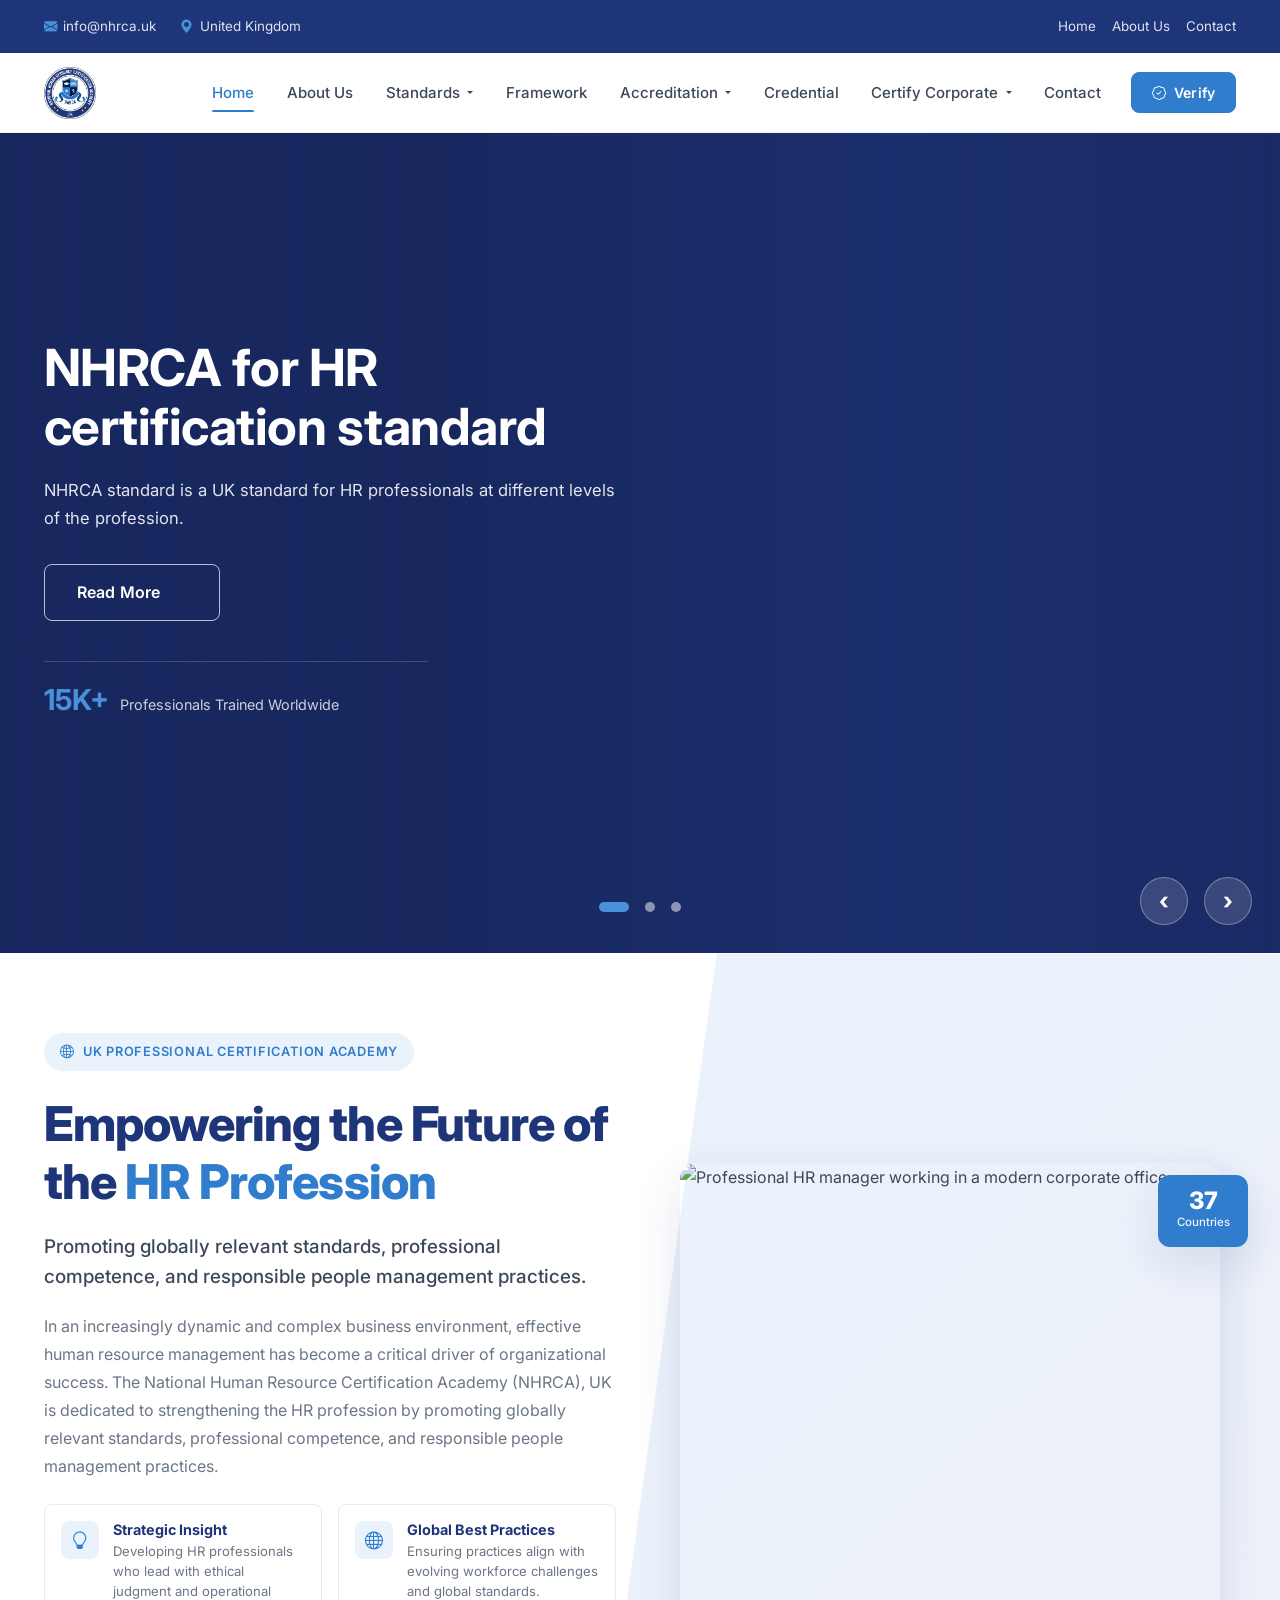
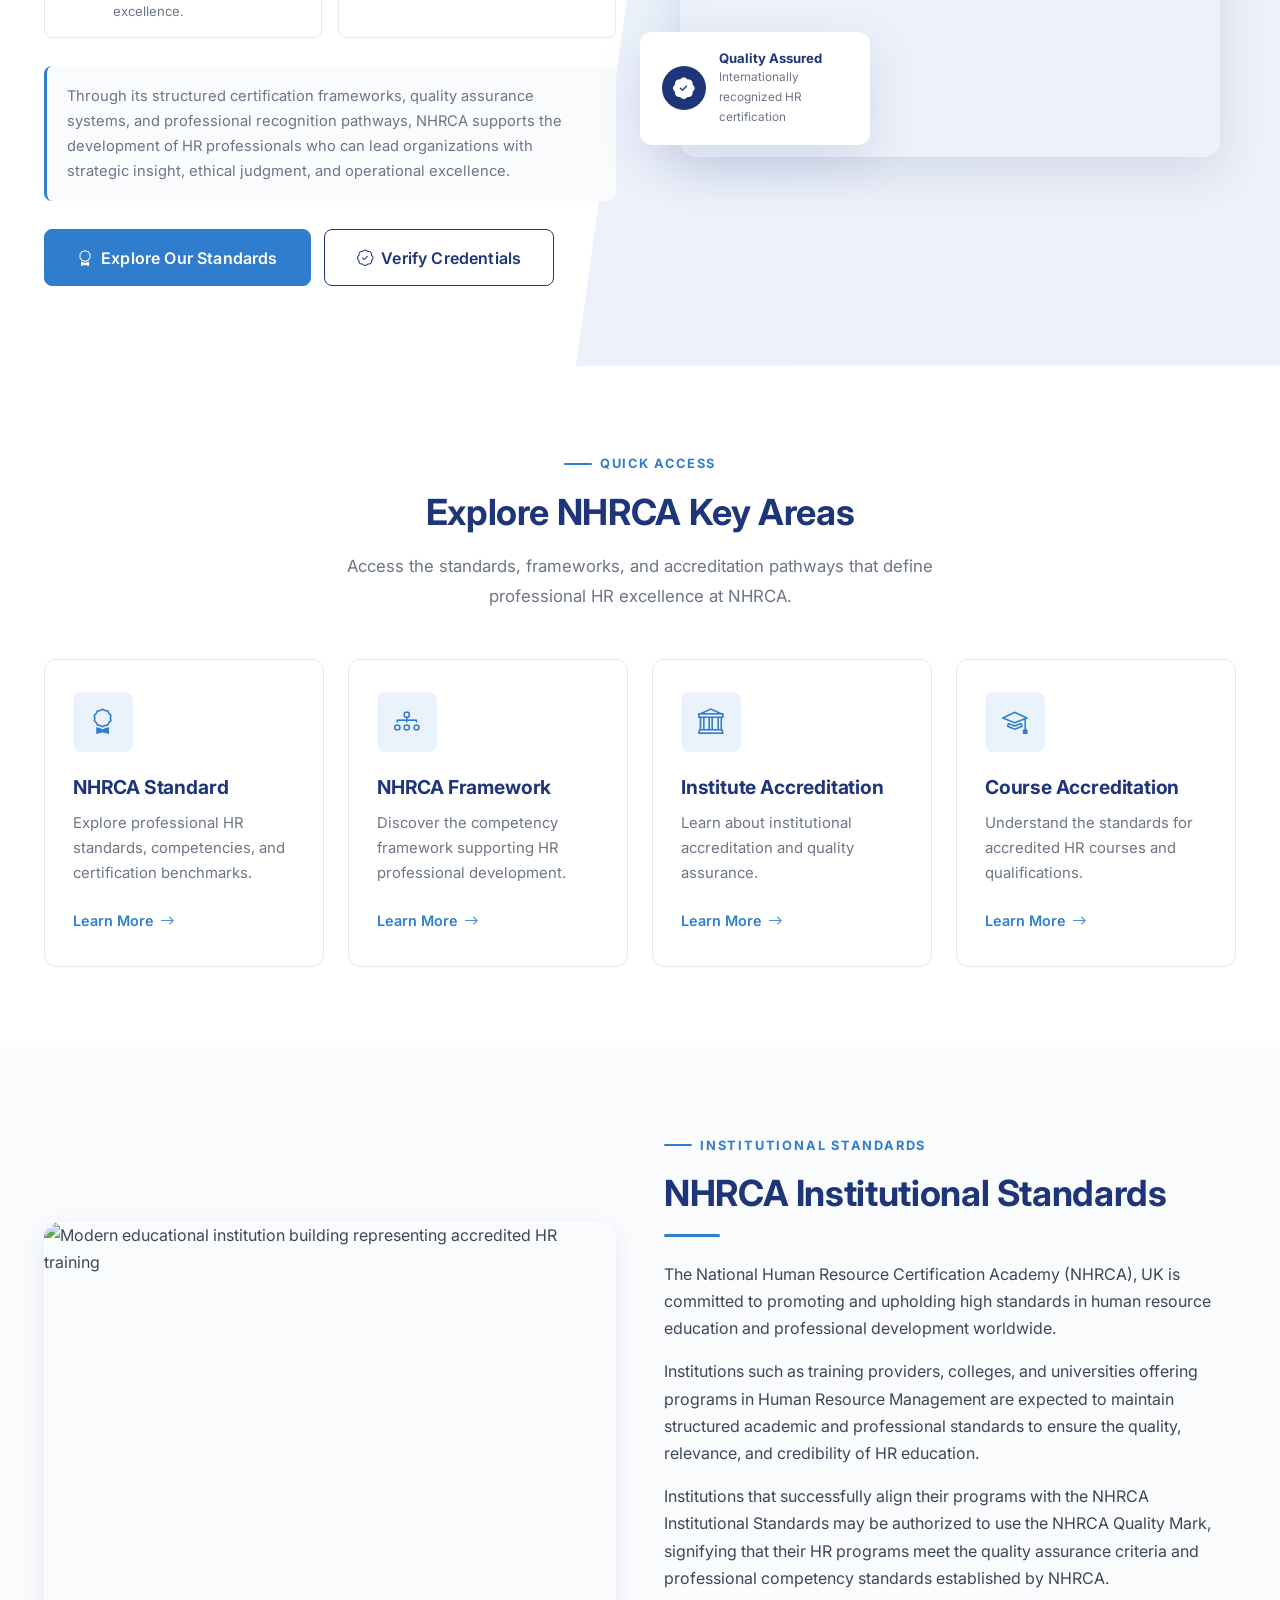
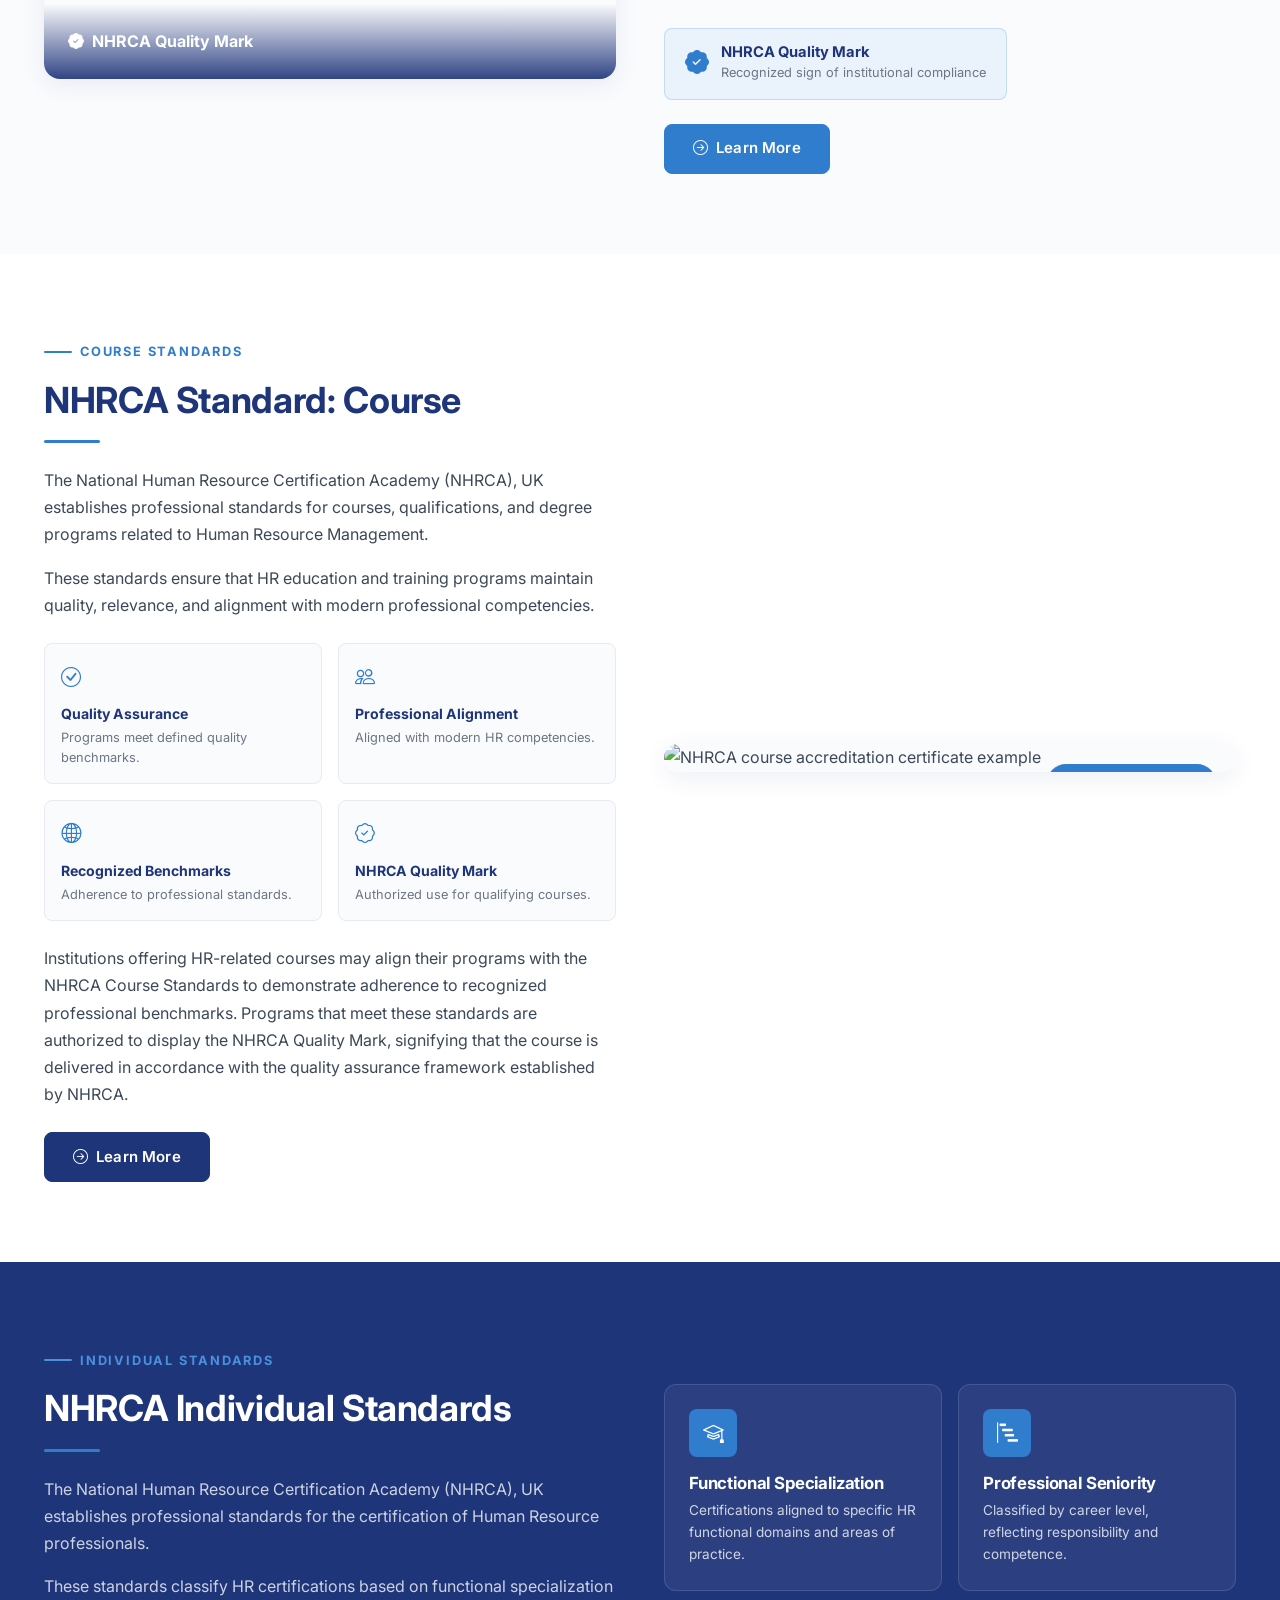
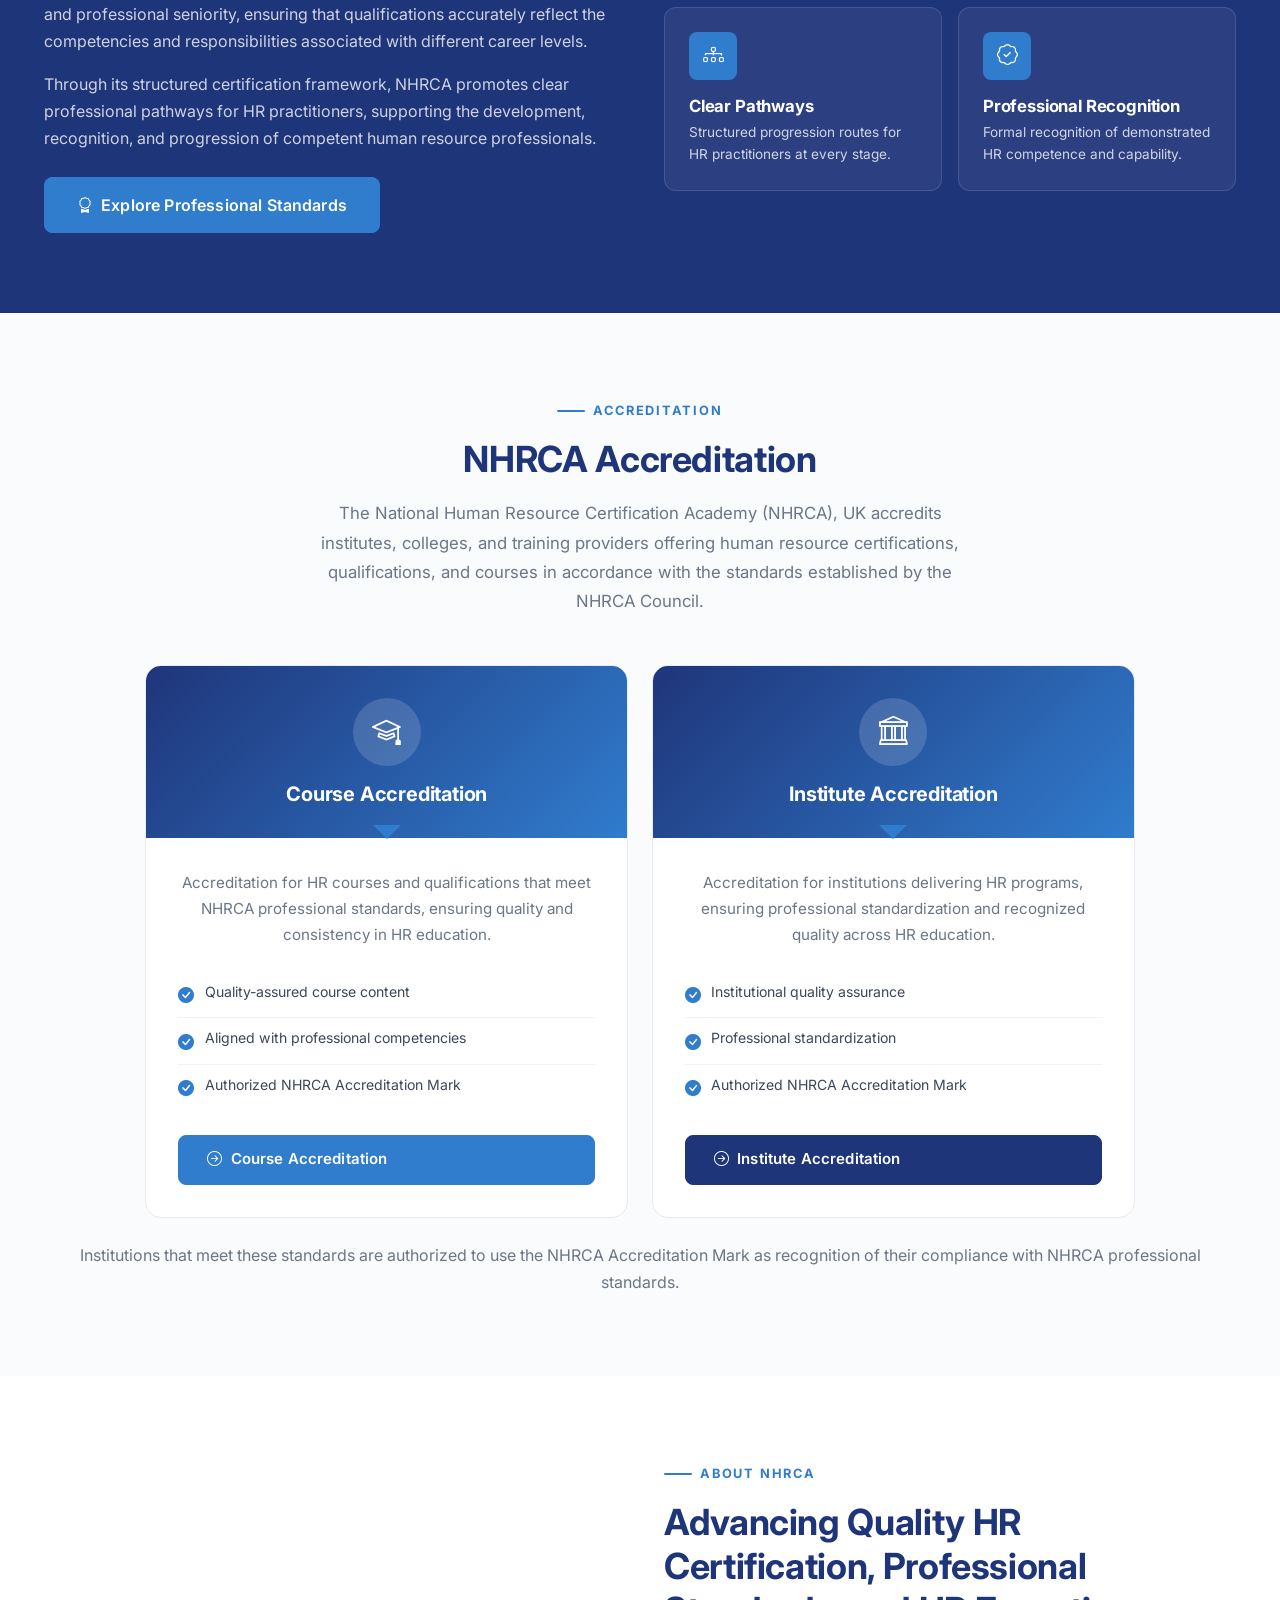
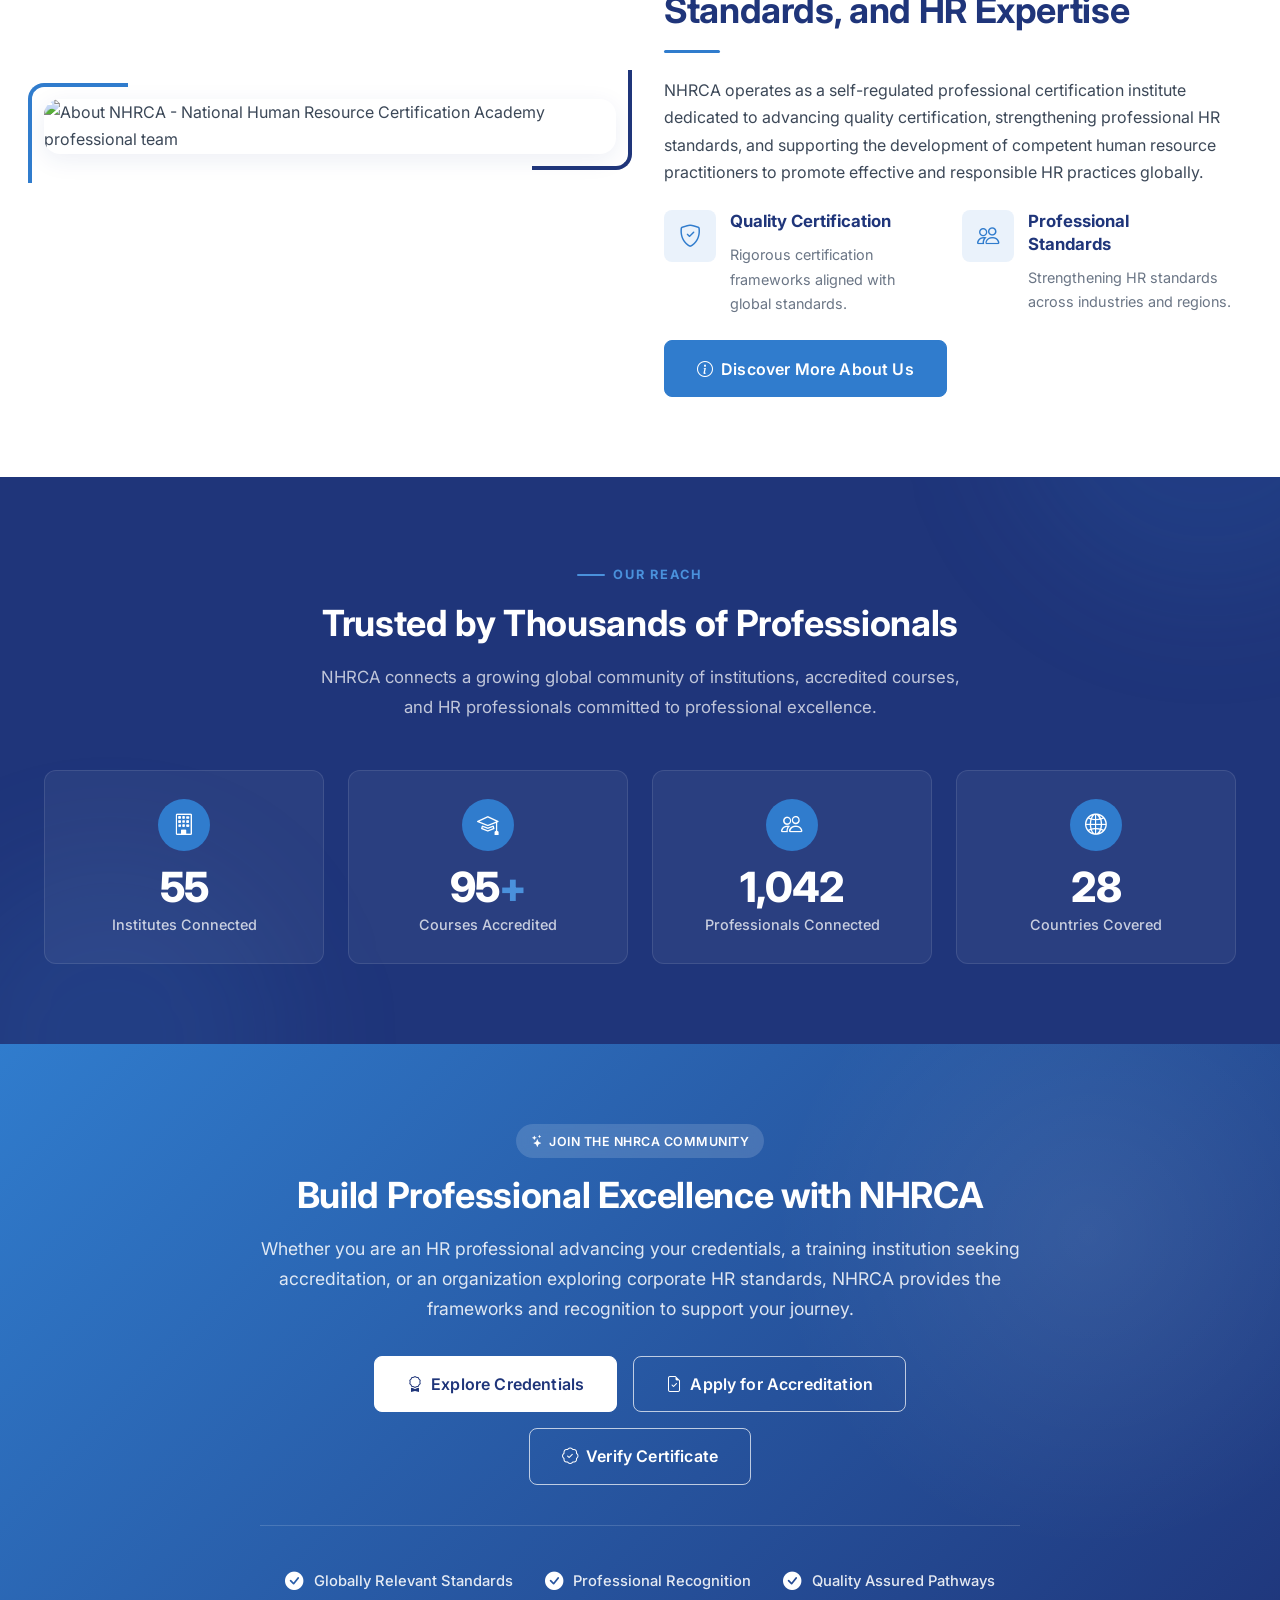
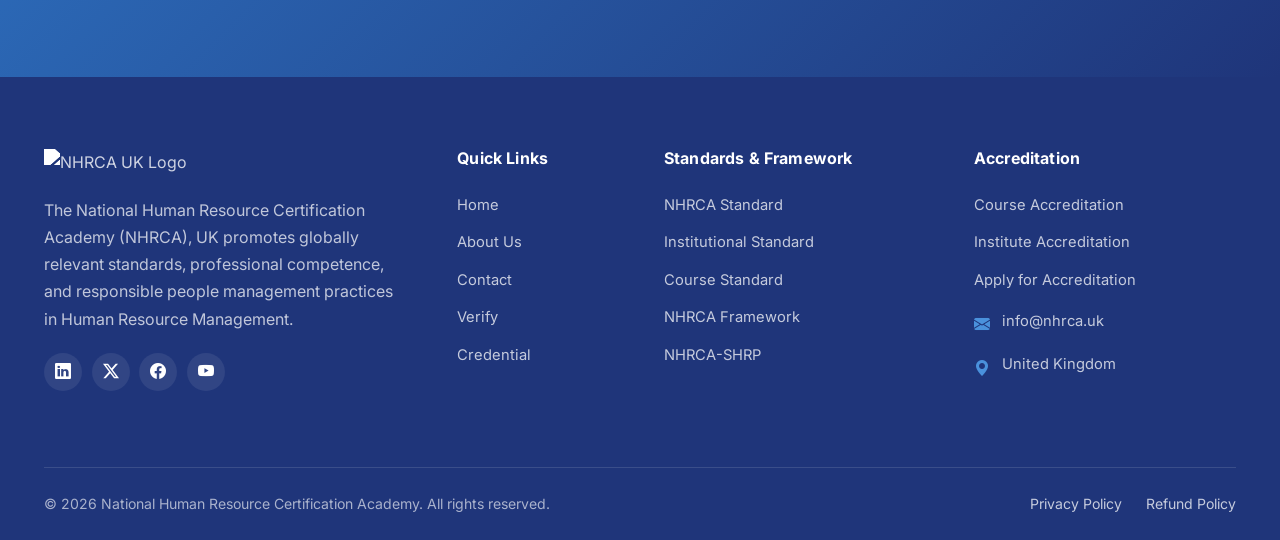
==== commit 8db74ab4: "pages added" ====
--- a/index.html
+++ b/index.html
@@ -51,8 +51,20 @@
                         <span class="topbar-item"><i class="bi bi-geo-alt-fill"></i> United Kingdom</span>
                     </div>
                     <div class="d-flex align-items-center gap-3">
-                        <span class="topbar-item"><i class="bi bi-shield-check"></i> UK Professional Certification
+                        <span class="topbar-item d-none"><i class="bi bi-shield-check"></i> UK Professional
+                            Certification
                             Body</span>
+                        <ul class="navbar-nav ms-auto d-flex flex-row">
+                            <li class="nav-item">
+                                <a class="nav-link me-3" href="index.html" aria-current="page">Home</a>
+                            </li>
+                            <li class="nav-item">
+                                <a class="nav-link me-3" href="about.html">About Us</a>
+                            </li>
+                            <li class="nav-item">
+                                <a class="nav-link" href="about.html">Contact</a>
+                            </li>
+                        </ul>
                     </div>
                 </div>
             </div>
@@ -62,10 +74,8 @@
         <nav class="navbar navbar-expand-lg nh-navbar sticky-top" id="mainNavbar" aria-label="Main navigation">
             <div class="container nh-container">
                 <!-- Logo -->
-                <a class="navbar-brand" href="https://nhrca.uk/" aria-label="NHRCA Home">
-                    <img src="https://nhrca.uk/frontend/imgs/NHRCA-UK-logo.png"
-                        alt="" class="nh-navbar-logo"
-                        width="180" height="52" />
+                <a class="navbar-brand" href="index.html" aria-label="NHRCA Home">
+                    <img src="images/logo.png" alt="" class="nh-navbar-logo" width="180" height="52" />
                 </a>
 
                 <!-- Toggler -->
@@ -123,8 +133,8 @@
                             <ul class="dropdown-menu" aria-labelledby="corporateDropdown">
                                 <li><a class="dropdown-item" href="certify-corporate.html"><i
                                             class="bi bi-briefcase me-2"></i>NHRCA Standard </a></li>
-                                <li><a class="dropdown-item" href="#"><i
-                                            class="bi bi-file-earmark-check me-2"></i>Apply for Accreditation</a></li>
+                                <li><a class="dropdown-item" href="#"><i class="bi bi-file-earmark-check me-2"></i>Apply
+                                        for Accreditation</a></li>
                             </ul>
                         </li>
                         <li class="nav-item">
@@ -154,7 +164,8 @@
                                         <span class="nh-hero-eyebrow d-none">Professional Training Academy</span>
                                         <h1 class="nh-hero-title">NHRCA for HR certification standard</h1>
                                         <p class="nh-hero-desc">
-                                            NHRCA standard is a UK standard for HR professionals at different levels of the profession.
+                                            NHRCA standard is a UK standard for HR professionals at different levels of
+                                            the profession.
                                         </p>
                                         <div class="nh-hero-actions">
                                             <a href="#courses" class="btn btn-blue btn-lg d-none">Explore Courses</a>
@@ -182,7 +193,8 @@
                                         <span class="nh-hero-eyebrow d-none">Certified Learning Programs</span>
                                         <h1 class="nh-hero-title">NHRCA for Institute Accreditation</h1>
                                         <p class="nh-hero-desc">
-                                            NHRCA accredits different HR Institutes and their courses to make it acceptable across the globe.
+                                            NHRCA accredits different HR Institutes and their courses to make it
+                                            acceptable across the globe.
                                         </p>
                                         <div class="nh-hero-actions">
                                             <a href="#courses" class="btn btn-blue btn-lg d-none">Explore Courses</a>
@@ -210,7 +222,8 @@
                                         <span class="nh-hero-eyebrow d-none">Globally Recognized Certifications</span>
                                         <h1 class="nh-hero-title">NHRCA for HR certification standard</h1>
                                         <p class="nh-hero-desc">
-                                           NHRCA standard is a UK standard for HR professionals at different levels of the profession.
+                                            NHRCA standard is a UK standard for HR professionals at different levels of
+                                            the profession.
                                         </p>
                                         <div class="nh-hero-actions">
                                             <a href="#courses" class="btn btn-blue btn-lg d-none">Explore Courses</a>
--- a/css/style.css
+++ b/css/style.css
@@ -1,10 +1,9 @@
- /* ==========================================
+/* ==========================================
        GLOBAL COMMON CSS
        Reusable across all website pages
     ========================================== */
-
- /* ===== Brand Variables ===== */
- :root {
+/* ===== Brand Variables ===== */
+:root {
      /* Approved Brand Colors */
      --nh-white: #ffffff;
      --nh-navy: #1f357a;
@@ -47,15 +46,17 @@
      --nh-radius: 0.75rem;
      --nh-radius-sm: 0.5rem;
      --nh-radius-lg: 1rem;
- }
-
- /* ===== Global Typography ===== */
- html {
+
+}
+
+/* ===== Global Typography ===== */
+html {
      scroll-behavior: smooth;
      scroll-padding-top: var(--nh-navbar-height);
- }
-
- body {
+
+}
+
+body {
      font-family: var(--nh-font-base);
      color: var(--nh-text);
      font-size: 1rem;
@@ -64,122 +65,151 @@
      background-color: var(--nh-white);
      -webkit-font-smoothing: antialiased;
      -moz-osx-font-smoothing: grayscale;
- }
-
- h1,
- h2,
- h3,
- h4,
- h5,
- h6 {
+
+}
+
+h1,
+h2,
+h3,
+h4,
+h5,
+h6 {
      font-family: var(--nh-font-base);
      color: var(--nh-navy);
      font-weight: 700;
      line-height: 1.22;
      letter-spacing: -0.01em;
- }
-
- h1 {
+
+}
+
+h1 {
      font-size: clamp(2rem, 4vw, 3rem);
      font-weight: 800;
- }
-
- h2 {
+
+}
+
+h2 {
      font-size: clamp(1.6rem, 3vw, 2.25rem);
- }
-
- h3 {
+
+}
+
+h3 {
      font-size: clamp(1.25rem, 2vw, 1.5rem);
- }
-
- h4 {
+
+}
+
+h4,
+.course-accreditation-cta-email i {
      font-size: 1.15rem;
- }
-
- h5 {
+
+}
+
+h5,
+.course-accreditation-step-email i {
      font-size: 1rem;
- }
-
- h6 {
+
+}
+
+h6 {
      font-size: 0.9rem;
- }
-
- p {
+
+}
+
+p,
+.intro-content p,
+.course-standard-competency {
      margin-bottom: 1rem;
- }
-
- a {
+
+}
+
+a {
      color: var(--nh-blue);
      text-decoration: none;
      transition: var(--nh-transition);
- }
-
- a:hover {
+
+}
+
+a:hover,
+.nh-breadcrumb .breadcrumb-item.active {
      color: var(--nh-navy);
- }
-
- .lead {
+
+}
+
+.lead {
      font-size: 1.1rem;
      color: var(--nh-text-muted);
      font-weight: 400;
      line-height: 1.7;
- }
-
- .text-navy {
+
+}
+
+.text-navy {
      color: var(--nh-navy) !important;
- }
-
- .text-blue {
+
+}
+
+.text-blue {
      color: var(--nh-blue) !important;
- }
-
- .text-muted-soft {
+
+}
+
+.text-muted-soft {
      color: var(--nh-text-muted) !important;
- }
-
- .bg-navy {
+
+}
+
+.bg-navy {
      background-color: var(--nh-navy) !important;
- }
-
- .bg-blue {
+
+}
+
+.bg-blue {
      background-color: var(--nh-blue) !important;
- }
-
- .bg-blue-tint {
+
+}
+
+.bg-blue-tint {
      background-color: var(--nh-blue-tint) !important;
- }
-
- .bg-navy-tint {
+
+}
+
+.bg-navy-tint {
      background-color: var(--nh-navy-tint) !important;
- }
-
- .bg-section {
+
+}
+
+.bg-section {
      background-color: var(--nh-bg-section) !important;
- }
-
- /* ===== Common Container ===== */
- .nh-container {
+
+}
+
+/* ===== Common Container ===== */
+.nh-container {
      max-width: 1240px;
- }
-
- /* ===== Common Section Spacing ===== */
- .section {
+
+}
+
+/* ===== Common Section Spacing ===== */
+.section {
      padding-top: var(--nh-section-y);
      padding-bottom: var(--nh-section-y);
- }
-
- .section-sm {
+
+}
+
+.section-sm {
      padding-top: 3.5rem;
      padding-bottom: 3.5rem;
- }
-
- .section-lg {
+
+}
+
+.section-lg {
      padding-top: 6.5rem;
      padding-bottom: 6.5rem;
- }
-
- /* ===== Common Section Headings ===== */
- .section-eyebrow {
+
+}
+
+/* ===== Common Section Headings ===== */
+.section-eyebrow {
      display: inline-flex;
      align-items: center;
      gap: 0.5rem;
@@ -189,40 +219,47 @@
      text-transform: uppercase;
      letter-spacing: 0.14em;
      margin-bottom: 1rem;
- }
-
- .section-eyebrow::before {
+
+}
+
+.section-eyebrow::before {
      content: "";
      display: inline-block;
      width: 28px;
      height: 2px;
      background-color: var(--nh-blue);
      border-radius: 2px;
- }
-
- .section-title {
+
+}
+
+.section-title {
      color: var(--nh-navy);
      font-weight: 700;
      margin-bottom: 1.1rem;
- }
-
- .section-subtitle {
+
+}
+
+.section-subtitle {
      color: var(--nh-text-muted);
      font-size: 1.05rem;
      line-height: 1.75;
      max-width: 640px;
- }
-
- .section-divider {
+
+}
+
+.section-divider,
+.course-details-panel-divider,
+.credential-section-divider {
      width: 56px;
      height: 3px;
      background-color: var(--nh-blue);
      border-radius: 3px;
      margin-bottom: 1.5rem;
- }
-
- /* ===== Common Buttons ===== */
- .btn {
+
+}
+
+/* ===== Common Buttons ===== */
+.btn {
      font-family: var(--nh-font-base);
      font-weight: 600;
      padding: 0.8rem 1.75rem;
@@ -234,100 +271,119 @@
      display: inline-flex;
      align-items: center;
      gap: 0.5rem;
- }
-
- .btn:focus {
+
+}
+
+.btn:focus {
      box-shadow: 0 0 0 0.2rem rgba(48, 124, 205, 0.25);
- }
-
- .btn-lg {
+
+}
+
+.btn-lg {
      padding: 0.95rem 2rem;
      font-size: 1rem;
- }
-
- .btn-sm {
+
+}
+
+.btn-sm {
      padding: 0.5rem 1.1rem;
      font-size: 0.85rem;
- }
-
- .btn-blue {
+
+}
+
+.btn-blue {
      background-color: var(--nh-blue);
      border-color: var(--nh-blue);
      color: var(--nh-white);
- }
-
- .btn-blue:hover {
+
+}
+
+.btn-blue:hover {
      background-color: var(--nh-blue-dark);
      border-color: var(--nh-blue-dark);
      color: var(--nh-white);
      transform: translateY(-2px);
      box-shadow: var(--nh-shadow-blue);
- }
-
- .btn-navy {
+
+}
+
+.btn-navy,
+.credential-benefit-tab-btn.active,
+.credential-eligibility-tab-btn.active,
+.credential-assessment-tab-btn.active {
      background-color: var(--nh-navy);
      border-color: var(--nh-navy);
      color: var(--nh-white);
- }
-
- .btn-navy:hover {
+
+}
+
+.btn-navy:hover {
      background-color: var(--nh-navy-dark);
      border-color: var(--nh-navy-dark);
      color: var(--nh-white);
      transform: translateY(-2px);
      box-shadow: 0 10px 30px rgba(31, 53, 122, 0.28);
- }
-
- .btn-outline-blue {
+
+}
+
+.btn-outline-blue {
      background-color: transparent;
      border-color: var(--nh-blue);
      color: var(--nh-blue);
- }
-
- .btn-outline-blue:hover {
+
+}
+
+.btn-outline-blue:hover {
      background-color: var(--nh-blue);
      color: var(--nh-white);
      transform: translateY(-2px);
- }
-
- .btn-outline-navy {
+
+}
+
+.btn-outline-navy {
      background-color: transparent;
      border-color: var(--nh-navy);
      color: var(--nh-navy);
- }
-
- .btn-outline-navy:hover {
+
+}
+
+.btn-outline-navy:hover {
      background-color: var(--nh-navy);
      color: var(--nh-white);
      transform: translateY(-2px);
- }
-
- .btn-outline-light {
+
+}
+
+.btn-outline-light {
      background-color: transparent;
      border-color: rgba(255, 255, 255, 0.7);
      color: var(--nh-white);
- }
-
- .btn-outline-light:hover {
+
+}
+
+.btn-outline-light:hover {
      background-color: var(--nh-white);
      color: var(--nh-navy);
      border-color: var(--nh-white);
- }
-
- .btn-white {
+
+}
+
+.btn-white {
      background-color: var(--nh-white);
      border-color: var(--nh-white);
      color: var(--nh-navy);
- }
-
- .btn-white:hover {
+
+}
+
+.btn-white:hover {
      background-color: var(--nh-blue-tint);
      color: var(--nh-navy);
      transform: translateY(-2px);
- }
-
- /* ===== Common Cards ===== */
- .nh-card {
+
+}
+
+/* ===== Common Cards ===== */
+.nh-card {
      background-color: var(--nh-white);
      border: 1px solid var(--nh-border);
      border-radius: var(--nh-radius);
@@ -335,15 +391,28 @@
      height: 100%;
      transition: var(--nh-transition);
      position: relative;
- }
-
- .nh-card:hover {
+
+}
+
+.nh-card:hover,
+.about-membership-tile:hover,
+.about-why-feature-card:hover,
+.standard-compliance-card:hover,
+.standard-course-card:hover,
+.course-accreditation-benefit-card:hover,
+.institute-accreditation-benefit-card:hover,
+.courses-card:hover,
+.corporate-dimension-card:hover {
      border-color: var(--nh-blue-soft);
      box-shadow: var(--nh-shadow-md);
      transform: translateY(-4px);
- }
-
- .nh-card-icon {
+
+}
+
+.nh-card-icon,
+.standard-compliance-icon,
+.standard-course-icon,
+.course-accreditation-benefit-icon {
      display: inline-flex;
      align-items: center;
      justify-content: center;
@@ -354,23 +423,28 @@
      color: var(--nh-blue);
      font-size: 1.5rem;
      margin-bottom: 1.25rem;
- }
-
- .nh-card-title {
+
+}
+
+.nh-card-title {
      color: var(--nh-navy);
      font-weight: 700;
      font-size: 1.15rem;
      margin-bottom: 0.6rem;
- }
-
- .nh-card-text {
+
+}
+
+.nh-card-text,
+.institutional-core-card-text {
      color: var(--nh-text-muted);
      font-size: 0.95rem;
      line-height: 1.7;
      margin-bottom: 1.25rem;
- }
-
- .nh-card-link {
+
+}
+
+.nh-card-link,
+.service-card-link {
      color: var(--nh-blue);
      font-weight: 600;
      font-size: 0.9rem;
@@ -378,15 +452,19 @@
      align-items: center;
      gap: 0.4rem;
      transition: var(--nh-transition);
- }
-
- .nh-card-link:hover {
+
+}
+
+.nh-card-link:hover,
+.nh-link:hover,
+.service-card-link:hover {
      color: var(--nh-navy);
      gap: 0.7rem;
- }
-
- /* ===== Common Badges ===== */
- .nh-badge {
+
+}
+
+/* ===== Common Badges ===== */
+.nh-badge {
      display: inline-flex;
      align-items: center;
      gap: 0.4rem;
@@ -398,107 +476,126 @@
      background-color: var(--nh-blue-tint);
      color: var(--nh-blue);
      text-transform: uppercase;
- }
-
- .nh-badge-navy {
+
+}
+
+.nh-badge-navy {
      background-color: var(--nh-navy-tint);
      color: var(--nh-navy);
- }
-
- .nh-badge-white {
+
+}
+
+.nh-badge-white {
      background-color: rgba(255, 255, 255, 0.15);
      color: var(--nh-white);
      backdrop-filter: blur(6px);
- }
-
- /* ===== Common Images ===== */
- .nh-img {
+
+}
+
+/* ===== Common Images ===== */
+.nh-img {
      max-width: 100%;
      height: auto;
      border-radius: var(--nh-radius);
- }
-
- .nh-img-cover {
+
+}
+
+.nh-img-cover {
      width: 100%;
      height: 100%;
      object-fit: cover;
      border-radius: var(--nh-radius);
- }
-
- /* ===== Common Links ===== */
- .nh-link {
+
+}
+
+/* ===== Common Links ===== */
+.nh-link {
      color: var(--nh-blue);
      font-weight: 600;
      display: inline-flex;
      align-items: center;
      gap: 0.4rem;
      transition: var(--nh-transition);
- }
-
- .nh-link:hover {
-     color: var(--nh-navy);
-     gap: 0.7rem;
- }
-
- /* ===== Breadcrumbs ===== */
- .nh-breadcrumb {
+
+}
+
+/* ===== Breadcrumbs ===== */
+.nh-breadcrumb {
      background-color: var(--nh-bg-section);
      padding: 1rem 0;
      border-bottom: 1px solid var(--nh-border);
- }
-
- .nh-breadcrumb .breadcrumb {
+
+}
+
+.nh-breadcrumb .breadcrumb {
      margin: 0;
      font-size: 0.9rem;
- }
-
- .nh-breadcrumb .breadcrumb-item a {
+
+}
+
+.nh-breadcrumb .breadcrumb-item a {
      color: var(--nh-text-muted);
      text-decoration: none;
- }
-
- .nh-breadcrumb .breadcrumb-item a:hover {
+
+}
+
+.nh-breadcrumb .breadcrumb-item a:hover,
+.nh-navbar .nav-link:hover,
+.nh-navbar .nav-link.active,
+.hero-title .text-highlight,
+.about-vm-card-vision .about-vm-card-eyebrow,
+.courses-card-title:hover,
+.course-details-tab-btn:hover i,
+.course-details-sidebar-preview-title i,
+.credential-profile-sidebar-title i,
+.credential-profile-nav-item:hover i,
+.credential-profile-nav-item.active i,
+.credential-benefit-tab-btn:hover i,
+.credential-eligibility-panel-title i {
      color: var(--nh-blue);
- }
-
- .nh-breadcrumb .breadcrumb-item.active {
-     color: var(--nh-navy);
- }
-
- .nh-breadcrumb .breadcrumb-item+.breadcrumb-item::before {
+
+}
+
+.nh-breadcrumb .breadcrumb-item+.breadcrumb-item::before {
      content: "\F285";
      font-family: "bootstrap-icons";
      color: var(--nh-text-light);
- }
-
- /* ===== Navbar Common ===== */
- .nh-navbar {
+
+}
+
+/* ===== Navbar Common ===== */
+.nh-navbar {
      background-color: var(--nh-white);
      padding: 0.85rem 0;
      transition: var(--nh-transition);
      border-bottom: 1px solid var(--nh-border-soft);
- }
-
- .nh-navbar.scrolled {
+
+}
+
+.nh-navbar.scrolled {
      box-shadow: var(--nh-shadow-md);
      padding: 0.55rem 0;
- }
-
- .nh-navbar .navbar-brand {
+
+}
+
+.nh-navbar .navbar-brand {
      padding: 0;
- }
-
- .nh-navbar-logo {
+
+}
+
+.nh-navbar-logo {
      height: 52px;
      width: auto;
      transition: var(--nh-transition);
- }
-
- .nh-navbar.scrolled .nh-navbar-logo {
+
+}
+
+.nh-navbar.scrolled .nh-navbar-logo {
      height: 46px;
- }
-
- .nh-navbar .nav-link {
+
+}
+
+.nh-navbar .nav-link {
      color: var(--nh-text);
      font-weight: 500;
      font-size: 0.94rem;
@@ -508,14 +605,10 @@
      display: inline-flex;
      align-items: center;
      gap: 0.3rem;
- }
-
- .nh-navbar .nav-link:hover,
- .nh-navbar .nav-link.active {
-     color: var(--nh-blue);
- }
-
- .nh-navbar .nav-link.active::after {
+
+}
+
+.nh-navbar .nav-link.active::after {
      content: "";
      position: absolute;
      bottom: 0.2rem;
@@ -524,59 +617,68 @@
      height: 2px;
      background-color: var(--nh-blue);
      border-radius: 2px;
- }
-
- .nh-navbar .dropdown-menu {
+
+}
+
+.nh-navbar .dropdown-menu {
      border: 1px solid var(--nh-border);
      border-radius: var(--nh-radius-sm);
      box-shadow: var(--nh-shadow-md);
      padding: 0.6rem;
      min-width: 240px;
      margin-top: 0.4rem !important;
- }
-
- .nh-navbar .dropdown-item {
+
+}
+
+.nh-navbar .dropdown-item {
      padding: 0.65rem 0.9rem;
      border-radius: var(--nh-radius-sm);
      color: var(--nh-text);
      font-weight: 500;
      font-size: 0.92rem;
      transition: var(--nh-transition);
- }
-
- .nh-navbar .dropdown-item:hover,
- .nh-navbar .dropdown-item:focus {
+
+}
+
+.nh-navbar .dropdown-item:hover,
+.nh-navbar .dropdown-item:focus,
+.credential-profile-nav-item:hover {
      background-color: var(--nh-blue-tint);
      color: var(--nh-navy);
- }
-
- .nh-navbar .dropdown-toggle::after {
+
+}
+
+.nh-navbar .dropdown-toggle::after {
      font-size: 0.75rem;
      margin-left: 0.15rem;
- }
-
- /* ===== Footer Common ===== */
- .nh-footer {
+
+}
+
+/* ===== Footer Common ===== */
+.nh-footer {
      background-color: var(--nh-navy);
      color: rgba(255, 255, 255, 0.78);
      padding-top: 4.5rem;
      padding-bottom: 0;
- }
-
- .nh-footer h5,
- .nh-footer .footer-title {
+
+}
+
+.nh-footer h5,
+.nh-footer .footer-title {
      color: var(--nh-white);
      font-size: 1rem;
      font-weight: 700;
      margin-bottom: 1.4rem;
      letter-spacing: 0.01em;
- }
-
- .nh-footer p {
+
+}
+
+.nh-footer p {
      color: rgba(255, 255, 255, 0.72);
- }
-
- .nh-footer a {
+
+}
+
+.nh-footer a {
      color: rgba(255, 255, 255, 0.74);
      text-decoration: none;
      font-size: 0.92rem;
@@ -584,52 +686,60 @@
      display: inline-flex;
      align-items: center;
      gap: 0.4rem;
- }
-
- .nh-footer a:hover {
+
+}
+
+.nh-footer a:hover {
      color: var(--nh-white);
      padding-left: 0.25rem;
- }
-
- .nh-footer .footer-link-list {
+
+}
+
+.nh-footer .footer-link-list {
      list-style: none;
      padding: 0;
      margin: 0;
- }
-
- .nh-footer .footer-link-list li {
+
+}
+
+.nh-footer .footer-link-list li {
      margin-bottom: 0.65rem;
- }
-
- .nh-footer .footer-logo {
+
+}
+
+.nh-footer .footer-logo {
      height: 56px;
      width: auto;
      margin-bottom: 1.3rem;
      filter: brightness(0) invert(1);
- }
-
- .nh-footer .footer-contact-item {
+
+}
+
+.nh-footer .footer-contact-item {
      display: flex;
      align-items: flex-start;
      gap: 0.75rem;
      margin-bottom: 0.85rem;
      font-size: 0.92rem;
      color: rgba(255, 255, 255, 0.74);
- }
-
- .nh-footer .footer-contact-item i {
+
+}
+
+.nh-footer .footer-contact-item i {
      color: var(--nh-blue-soft);
      font-size: 1rem;
      margin-top: 0.15rem;
- }
-
- .nh-footer .footer-social {
+
+}
+
+.nh-footer .footer-social {
      display: flex;
      gap: 0.6rem;
      margin-top: 1.25rem;
- }
-
- .nh-footer .footer-social a {
+
+}
+
+.nh-footer .footer-social a {
      display: inline-flex;
      align-items: center;
      justify-content: center;
@@ -639,93 +749,124 @@
      background-color: rgba(255, 255, 255, 0.08);
      color: var(--nh-white);
      font-size: 1rem;
- }
-
- .nh-footer .footer-social a:hover {
+
+}
+
+.nh-footer .footer-social a:hover {
      background-color: var(--nh-blue);
      padding-left: 0;
      transform: translateY(-2px);
- }
-
- .nh-footer .footer-bottom {
+
+}
+
+.nh-footer .footer-bottom {
      border-top: 1px solid rgba(255, 255, 255, 0.12);
      padding: 1.5rem 0;
      margin-top: 3rem;
      font-size: 0.88rem;
      color: rgba(255, 255, 255, 0.62);
- }
-
- .nh-footer .footer-bottom a {
+
+}
+
+.nh-footer .footer-bottom a {
      font-size: 0.88rem;
- }
-
-
-
- /* ==========================================
+
+}
+
+/* ==========================================
        HEADER CSS
     ========================================== */
-
- /* ===== Header ===== */
- .nh-topbar {
+/* ===== Header ===== */
+.nh-topbar {
      background-color: var(--nh-navy);
      color: rgba(255, 255, 255, 0.85);
      font-size: 0.84rem;
      padding: 0.45rem 0;
- }
-
- .nh-topbar a {
+
+}
+
+.nh-topbar a {
      color: rgba(255, 255, 255, 0.85);
      text-decoration: none;
- }
-
- .nh-topbar a:hover {
-     color: var(--nh-white);
- }
-
- .nh-topbar .topbar-item {
+
+}
+
+.nh-topbar a:hover,
+.individual-section h2,
+.individual-section .section-title,
+.stats-header h2,
+.about-corporate-section h2,
+.about-corporate-section .about-section-title,
+.about-vm-card-mission .about-vm-card-title,
+.about-vm-card-mission .about-vm-card-text,
+.institutional-hero-breadcrumb .breadcrumb-item a:hover,
+.framework-hero-breadcrumb .breadcrumb-item a:hover,
+.course-accreditation-hero-breadcrumb .breadcrumb-item a:hover,
+.institute-accreditation-hero-breadcrumb .breadcrumb-item a:hover,
+.course-details-hero-breadcrumb .breadcrumb-item a:hover,
+.corporate-hero-breadcrumb .breadcrumb-item a:hover,
+.course-standard-hero-breadcrumb .breadcrumb-item a:hover,
+.credential-hero-breadcrumb .breadcrumb-item a:hover {
+     color: var(--nh-white);
+
+}
+
+.nh-topbar .topbar-item,
+.framework-focus-level {
      display: inline-flex;
      align-items: center;
      gap: 0.4rem;
- }
-
- .nh-topbar .topbar-item i {
+
+}
+
+.nh-topbar .topbar-item i,
+.individual-section .section-eyebrow,
+.stats-header .section-eyebrow,
+.stat-number .stat-suffix,
+.about-corporate-section .about-section-eyebrow,
+.about-vm-card-mission .about-vm-card-eyebrow,
+.course-accreditation-step-text a:hover,
+.course-details-tab-btn.active i,
+.credential-benefit-tab-btn.active i {
      color: var(--nh-blue-soft);
- }
-
- /* ===== Desktop Navigation ===== */
- .nh-navbar .container-fluid,
- .nh-navbar .nh-container {
-     align-items: center;
- }
-
- .nh-navbar .navbar-nav {
+
+}
+
+/* ===== Desktop Navigation ===== */
+.nh-navbar .container-fluid,
+.nh-navbar .nh-container {
+     align-items: center;
+
+}
+
+.nh-navbar .navbar-nav {
      align-items: center;
      gap: 0.15rem;
- }
-
- .nh-navbar .btn-verify {
+
+}
+
+.nh-navbar .btn-verify {
      margin-left: 0.75rem;
      padding: 0.55rem 1.25rem;
      font-size: 0.88rem;
- }
-
-
-
- /* ==========================================
+
+}
+
+/* ==========================================
        HOMEPAGE SECTION CSS
     ========================================== */
-
- /* ===== HERO SECTION CSS ===== */
- /* Hero Section Styling */
- .hero-section {
+/* ===== HERO SECTION CSS ===== */
+/* Hero Section Styling */
+.hero-section {
      position: relative;
      padding-top: 5rem;
      padding-bottom: 5rem;
      background-color: var(--nh-white);
      overflow: hidden;
- }
-
- .hero-section::before {
+
+}
+
+.hero-section::before {
      content: "";
      position: absolute;
      top: 0;
@@ -735,14 +876,36 @@
      background: linear-gradient(135deg, var(--nh-blue-tint) 0%, var(--nh-navy-tint) 100%);
      clip-path: polygon(20% 0, 100% 0, 100% 100%, 0% 100%);
      z-index: 0;
- }
-
- .hero-section .container {
+
+}
+
+.hero-section .container,
+.stats-section .container,
+.cta-section .container,
+.about-hero .container,
+.about-corporate-section .container,
+.about-cta-section .container,
+.standard-hero .container,
+.institutional-hero .container,
+.framework-hero .container,
+.course-accreditation-hero .container,
+.course-accreditation-cta-section .container,
+.institute-accreditation-hero .container,
+.institute-accreditation-form-card .container-inner,
+.courses-hero .container,
+.course-details-hero .container,
+.corporate-hero .container,
+.corporate-cta-section .container,
+.course-standard-hero .container,
+.course-standard-commitment .container,
+.credential-hero .container,
+.credential-apply-cta-section .container {
      position: relative;
      z-index: 1;
- }
-
- .hero-eyebrow {
+
+}
+
+.hero-eyebrow {
      display: inline-flex;
      align-items: center;
      gap: 0.5rem;
@@ -755,46 +918,49 @@
      letter-spacing: 0.06em;
      text-transform: uppercase;
      margin-bottom: 1.5rem;
- }
-
- .hero-eyebrow i {
+
+}
+
+.hero-eyebrow i,
+.course-standard-badge i {
      font-size: 0.85rem;
- }
-
- .hero-title {
+
+}
+
+.hero-title {
      color: var(--nh-navy);
      font-weight: 800;
      margin-bottom: 1.25rem;
      letter-spacing: -0.02em;
- }
-
- .hero-title .text-highlight {
-     color: var(--nh-blue);
- }
-
- .hero-support {
+
+}
+
+.hero-support {
      font-size: 1.18rem;
      color: var(--nh-text);
      font-weight: 500;
      line-height: 1.6;
      margin-bottom: 1.25rem;
- }
-
- .hero-intro {
+
+}
+
+.hero-intro {
      color: var(--nh-text-muted);
      font-size: 1rem;
      line-height: 1.75;
      margin-bottom: 1.5rem;
- }
-
- .hero-features {
+
+}
+
+.hero-features {
      display: grid;
      grid-template-columns: repeat(2, 1fr);
      gap: 1rem;
      margin-bottom: 1.75rem;
- }
-
- .hero-feature {
+
+}
+
+.hero-feature {
      display: flex;
      align-items: flex-start;
      gap: 0.85rem;
@@ -802,9 +968,10 @@
      background-color: var(--nh-white);
      border: 1px solid var(--nh-border);
      border-radius: var(--nh-radius-sm);
- }
-
- .hero-feature-icon {
+
+}
+
+.hero-feature-icon {
      flex-shrink: 0;
      display: inline-flex;
      align-items: center;
@@ -815,24 +982,27 @@
      background-color: var(--nh-blue-tint);
      color: var(--nh-blue);
      font-size: 1.1rem;
- }
-
- .hero-feature-title {
+
+}
+
+.hero-feature-title {
      font-size: 0.9rem;
      font-weight: 700;
      color: var(--nh-navy);
      margin-bottom: 0.15rem;
      line-height: 1.3;
- }
-
- .hero-feature-text {
+
+}
+
+.hero-feature-text {
      font-size: 0.82rem;
      color: var(--nh-text-muted);
      line-height: 1.5;
      margin: 0;
- }
-
- .hero-additional {
+
+}
+
+.hero-additional {
      font-size: 0.92rem;
      color: var(--nh-text-muted);
      line-height: 1.7;
@@ -841,34 +1011,40 @@
      border-left: 3px solid var(--nh-blue);
      border-radius: var(--nh-radius-sm);
      margin-bottom: 1.75rem;
- }
-
- .hero-cta-group {
+
+}
+
+.hero-cta-group {
      display: flex;
      flex-wrap: wrap;
      gap: 0.85rem;
- }
-
- .hero-visual {
+
+}
+
+.hero-visual {
      position: relative;
      padding: 1rem;
- }
-
- .hero-visual-img-wrap {
+
+}
+
+.hero-visual-img-wrap {
      position: relative;
      border-radius: var(--nh-radius-lg);
      overflow: hidden;
      box-shadow: var(--nh-shadow-lg);
      aspect-ratio: 4 / 4.4;
- }
-
- .hero-visual-img-wrap img {
+
+}
+
+.hero-visual-img-wrap img,
+.institutional-visual img {
      width: 100%;
      height: 100%;
      object-fit: cover;
- }
-
- .hero-visual-badge {
+
+}
+
+.hero-visual-badge {
      position: absolute;
      bottom: 1.75rem;
      left: -1.5rem;
@@ -880,9 +1056,10 @@
      align-items: center;
      gap: 0.85rem;
      max-width: 230px;
- }
-
- .hero-visual-badge-icon {
+
+}
+
+.hero-visual-badge-icon {
      flex-shrink: 0;
      width: 44px;
      height: 44px;
@@ -893,23 +1070,30 @@
      align-items: center;
      justify-content: center;
      font-size: 1.35rem;
- }
-
- .hero-visual-badge-title {
+
+}
+
+.hero-visual-badge-title,
+.about-hero-badge-title,
+.standard-hero-badge-title {
      font-size: 0.82rem;
      font-weight: 700;
      color: var(--nh-navy);
      margin: 0;
      line-height: 1.3;
- }
-
- .hero-visual-badge-text {
+
+}
+
+.hero-visual-badge-text,
+.about-hero-badge-text,
+.standard-hero-badge-text {
      font-size: 0.74rem;
      color: var(--nh-text-muted);
      margin: 0;
- }
-
- .hero-visual-stat {
+
+}
+
+.hero-visual-stat {
      position: absolute;
      top: 1.75rem;
      right: -0.75rem;
@@ -919,44 +1103,67 @@
      border-radius: var(--nh-radius);
      box-shadow: var(--nh-shadow-lg);
      text-align: center;
- }
-
- .hero-visual-stat-num {
+
+}
+
+.hero-visual-stat-num {
      font-size: 1.5rem;
      font-weight: 800;
      line-height: 1;
- }
-
- .hero-visual-stat-label {
+
+}
+
+.hero-visual-stat-label {
      font-size: 0.72rem;
      font-weight: 500;
      opacity: 0.9;
- }
-
-
-
-
-
- /* ===== INTRODUCTION SECTION CSS ===== */
- /* Introduction Section Styling */
- .intro-section {
+
+}
+
+/* ===== INTRODUCTION SECTION CSS ===== */
+/* Introduction Section Styling */
+.intro-section,
+.institutional-section,
+.accreditation-section,
+.about-membership-section,
+.about-vision-mission-section,
+.about-why-features-section,
+.standard-compliance-section,
+.standard-course-section,
+.standard-cluster-professional,
+.standard-cluster-entrepreneurial,
+.institutional-standards-section,
+.framework-progression-section,
+.framework-comparison-table tbody tr:nth-child(even) td,
+.framework-summary-section,
+.course-accreditation-benefits-section,
+.institute-accreditation-benefits-section,
+.institute-accreditation-form-section,
+.course-details-faq-question:hover,
+.corporate-dimensions-section,
+.course-standard-cards-section {
      background-color: var(--nh-bg-section);
- }
-
- .intro-visual {
+
+}
+
+.intro-visual {
      position: relative;
      padding-right: 1rem;
- }
-
- .intro-visual-img {
+
+}
+
+.intro-visual-img,
+.about-who-img,
+.standard-intro-img {
      border-radius: var(--nh-radius-lg);
      width: 100%;
      height: 460px;
      object-fit: cover;
      box-shadow: var(--nh-shadow-md);
- }
-
- .intro-quote-block {
+
+}
+
+.intro-quote-block {
      background-color: var(--nh-navy);
      color: var(--nh-white);
      padding: 1.75rem 1.5rem;
@@ -966,9 +1173,10 @@
      margin-left: 2rem;
      box-shadow: var(--nh-shadow-lg);
      max-width: 460px;
- }
-
- .intro-quote-block::before {
+
+}
+
+.intro-quote-block::before {
      content: "\F6A0";
      font-family: "bootstrap-icons";
      position: absolute;
@@ -983,33 +1191,39 @@
      display: inline-flex;
      align-items: center;
      justify-content: center;
- }
-
- .intro-quote-text {
+
+}
+
+.intro-quote-text {
      font-size: 0.98rem;
      line-height: 1.65;
      font-style: italic;
      color: rgba(255, 255, 255, 0.92);
      margin: 0;
- }
-
- .intro-content p {
-     margin-bottom: 1rem;
- }
-
- .intro-content .section-divider {
+
+}
+
+.intro-content .section-divider {
      margin-top: 0;
- }
-
-
-
- /* ===== KEY SERVICES SECTION CSS ===== */
- /* Key Services Section Styling */
- .services-section {
+
+}
+
+/* ===== KEY SERVICES SECTION CSS ===== */
+/* Key Services Section Styling */
+.services-section,
+.course-section,
+.about-section,
+.about-advancement-section,
+.institutional-excellence-section,
+.framework-comparison-section,
+.course-accreditation-process-section,
+.institute-accreditation-process-section,
+.credential-profile {
      background-color: var(--nh-white);
- }
-
- .service-card {
+
+}
+
+.service-card {
      background-color: var(--nh-white);
      border: 1px solid var(--nh-border);
      border-radius: var(--nh-radius);
@@ -1018,9 +1232,12 @@
      transition: var(--nh-transition);
      position: relative;
      overflow: hidden;
- }
-
- .service-card::after {
+
+}
+
+.service-card::after,
+.course-accreditation-benefit-card::before,
+.corporate-dimension-card::before {
      content: "";
      position: absolute;
      top: 0;
@@ -1031,19 +1248,25 @@
      transform: scaleX(0);
      transform-origin: left;
      transition: var(--nh-transition);
- }
-
- .service-card:hover {
+
+}
+
+.service-card:hover {
      border-color: var(--nh-blue-soft);
      box-shadow: var(--nh-shadow-md);
      transform: translateY(-5px);
- }
-
- .service-card:hover::after {
+
+}
+
+.service-card:hover::after,
+.course-accreditation-benefit-card:hover::before,
+.institute-accreditation-benefit-card:hover::before,
+.corporate-dimension-card:hover::before {
      transform: scaleX(1);
- }
-
- .service-card-icon {
+
+}
+
+.service-card-icon {
      display: inline-flex;
      align-items: center;
      justify-content: center;
@@ -1055,64 +1278,44 @@
      font-size: 1.6rem;
      margin-bottom: 1.5rem;
      transition: var(--nh-transition);
- }
-
- .service-card:hover .service-card-icon {
+
+}
+
+.service-card:hover .service-card-icon,
+.about-vm-card-vision .about-vm-card-icon {
      background-color: var(--nh-blue);
      color: var(--nh-white);
- }
-
- .service-card-title {
+
+}
+
+.service-card-title {
      color: var(--nh-navy);
      font-weight: 700;
      font-size: 1.2rem;
      margin-bottom: 0.7rem;
- }
-
- .service-card-text {
+
+}
+
+.service-card-text {
      color: var(--nh-text-muted);
      font-size: 0.93rem;
      line-height: 1.7;
      margin-bottom: 1.3rem;
- }
-
- .service-card-link {
-     color: var(--nh-blue);
-     font-weight: 600;
-     font-size: 0.9rem;
-     display: inline-flex;
-     align-items: center;
-     gap: 0.4rem;
-     transition: var(--nh-transition);
- }
-
- .service-card-link:hover {
-     color: var(--nh-navy);
-     gap: 0.7rem;
- }
-
-
- /* ===== INSTITUTIONAL STANDARDS SECTION CSS ===== */
- /* Institutional Standards Section Styling */
- .institutional-section {
-     background-color: var(--nh-bg-section);
- }
-
- .institutional-visual {
+
+}
+
+/* ===== INSTITUTIONAL STANDARDS SECTION CSS ===== */
+/* Institutional Standards Section Styling */
+.institutional-visual {
      position: relative;
      border-radius: var(--nh-radius-lg);
      overflow: hidden;
      box-shadow: var(--nh-shadow-md);
      aspect-ratio: 5 / 4;
- }
-
- .institutional-visual img {
-     width: 100%;
-     height: 100%;
-     object-fit: cover;
- }
-
- .institutional-visual-overlay {
+
+}
+
+.institutional-visual-overlay {
      position: absolute;
      bottom: 0;
      left: 0;
@@ -1120,9 +1323,10 @@
      padding: 1.5rem;
      background: linear-gradient(to top, rgba(31, 53, 122, 0.92), rgba(31, 53, 122, 0));
      color: var(--nh-white);
- }
-
- .institutional-visual-overlay-title {
+
+}
+
+.institutional-visual-overlay-title {
      font-size: 1rem;
      font-weight: 700;
      color: var(--nh-white);
@@ -1130,15 +1334,18 @@
      display: flex;
      align-items: center;
      gap: 0.5rem;
- }
-
- .institutional-feature-list {
+
+}
+
+.institutional-feature-list,
+.about-inst-accred-points {
      list-style: none;
      padding: 0;
      margin: 1.5rem 0;
- }
-
- .institutional-feature-list li {
+
+}
+
+.institutional-feature-list li {
      display: flex;
      align-items: flex-start;
      gap: 0.85rem;
@@ -1146,16 +1353,18 @@
      color: var(--nh-text);
      font-size: 0.96rem;
      line-height: 1.6;
- }
-
- .institutional-feature-list li i {
+
+}
+
+.institutional-feature-list li i {
      color: var(--nh-blue);
      font-size: 1.1rem;
      margin-top: 0.2rem;
      flex-shrink: 0;
- }
-
- .quality-mark-badge {
+
+}
+
+.quality-mark-badge {
      display: inline-flex;
      align-items: center;
      gap: 0.75rem;
@@ -1164,50 +1373,52 @@
      border: 1px solid rgba(48, 124, 205, 0.2);
      border-radius: var(--nh-radius-sm);
      margin-top: 1.25rem;
- }
-
- .quality-mark-badge i {
+
+}
+
+.quality-mark-badge i,
+.course-details-panel-heading i,
+.credential-section-heading i {
      color: var(--nh-blue);
      font-size: 1.5rem;
- }
-
- .quality-mark-badge-title {
+
+}
+
+.quality-mark-badge-title {
      font-size: 0.92rem;
      font-weight: 700;
      color: var(--nh-navy);
      margin: 0;
      line-height: 1.3;
- }
-
- .quality-mark-badge-text {
+
+}
+
+.quality-mark-badge-text {
      font-size: 0.8rem;
      color: var(--nh-text-muted);
      margin: 0;
- }
-
-
-
- /* ===== COURSE STANDARDS SECTION CSS ===== */
- /* Course Standards Section Styling */
- .course-section {
-     background-color: var(--nh-white);
- }
-
- .course-visual {
+
+}
+
+/* ===== COURSE STANDARDS SECTION CSS ===== */
+/* Course Standards Section Styling */
+.course-visual {
      position: relative;
      border-radius: var(--nh-radius-lg);
      overflow: hidden;
      box-shadow: var(--nh-shadow-md);
      background-color: var(--nh-bg-section);
- }
-
- .course-visual img {
+
+}
+
+.course-visual img {
      width: 100%;
      height: auto;
      display: block;
- }
-
- .course-visual-tag {
+
+}
+
+.course-visual-tag {
      position: absolute;
      top: 1.25rem;
      right: 1.25rem;
@@ -1221,88 +1432,98 @@
      display: inline-flex;
      align-items: center;
      gap: 0.4rem;
- }
-
- .course-feature-grid {
+
+}
+
+.course-feature-grid {
      display: grid;
      grid-template-columns: repeat(2, 1fr);
      gap: 1rem;
      margin: 1.5rem 0;
- }
-
- .course-feature-item {
+
+}
+
+.course-feature-item {
      padding: 1rem;
      border: 1px solid var(--nh-border);
      border-radius: var(--nh-radius-sm);
      background-color: var(--nh-bg-section);
- }
-
- .course-feature-item i {
+
+}
+
+.course-feature-item i {
      color: var(--nh-blue);
      font-size: 1.25rem;
      margin-bottom: 0.5rem;
      display: block;
- }
-
- .course-feature-item-title {
+
+}
+
+.course-feature-item-title {
      font-size: 0.88rem;
      font-weight: 700;
      color: var(--nh-navy);
      margin-bottom: 0.15rem;
- }
-
- .course-feature-item-text {
+
+}
+
+.course-feature-item-text {
      font-size: 0.8rem;
      color: var(--nh-text-muted);
      line-height: 1.5;
      margin: 0;
- }
-
-
- /* ===== INDIVIDUAL STANDARDS SECTION CSS ===== */
- /* Individual Standards Section Styling */
- .individual-section {
+
+}
+
+/* ===== INDIVIDUAL STANDARDS SECTION CSS ===== */
+/* Individual Standards Section Styling */
+.individual-section {
      background-color: var(--nh-navy);
      color: rgba(255, 255, 255, 0.85);
- }
-
- .individual-section h2,
- .individual-section .section-title {
-     color: var(--nh-white);
- }
-
- .individual-section .section-subtitle {
+
+}
+
+.individual-section .section-subtitle,
+.about-corporate-section .about-section-subtitle {
      color: rgba(255, 255, 255, 0.75);
- }
-
- .individual-section .section-eyebrow {
-     color: var(--nh-blue-soft);
- }
-
- .individual-section .section-eyebrow::before {
+
+}
+
+.individual-section .section-eyebrow::before,
+.stats-header .section-eyebrow::before,
+.about-corporate-section .about-section-eyebrow::before,
+.about-vm-card-mission .about-vm-card-divider,
+.framework-level-card-legendary .framework-level-num,
+.credential-assessment-tab-btn.active .credential-assessment-weight {
      background-color: var(--nh-blue-soft);
- }
-
- .individual-section p {
+
+}
+
+.individual-section p {
      color: rgba(255, 255, 255, 0.78);
- }
-
- .individual-level-card {
+
+}
+
+.individual-level-card {
      background-color: rgba(255, 255, 255, 0.06);
      border: 1px solid rgba(255, 255, 255, 0.12);
      border-radius: var(--nh-radius);
      padding: 1.5rem;
      height: 100%;
      transition: var(--nh-transition);
- }
-
- .individual-level-card:hover {
+
+}
+
+.individual-level-card:hover,
+.about-corporate-feature:hover {
      background-color: rgba(48, 124, 205, 0.15);
      border-color: var(--nh-blue-soft);
      transform: translateY(-4px);
- }
-
- .individual-level-icon {
+
+}
+
+.individual-level-icon,
+.about-corporate-feature-icon {
      display: inline-flex;
      align-items: center;
      justify-content: center;
@@ -1313,31 +1534,28 @@
      color: var(--nh-white);
      font-size: 1.3rem;
      margin-bottom: 1rem;
- }
-
- .individual-level-title {
+
+}
+
+.individual-level-title {
      color: var(--nh-white);
      font-size: 1.05rem;
      font-weight: 700;
      margin-bottom: 0.4rem;
- }
-
- .individual-level-text {
+
+}
+
+.individual-level-text {
      font-size: 0.85rem;
      color: rgba(255, 255, 255, 0.72);
      line-height: 1.6;
      margin: 0;
- }
-
-
-
- /* ===== ACCREDITATION SECTION CSS ===== */
- /* Accreditation Section Styling */
- .accreditation-section {
-     background-color: var(--nh-bg-section);
- }
-
- .accreditation-card {
+
+}
+
+/* ===== ACCREDITATION SECTION CSS ===== */
+/* Accreditation Section Styling */
+.accreditation-card {
      background-color: var(--nh-white);
      border: 1px solid var(--nh-border);
      border-radius: var(--nh-radius-lg);
@@ -1345,23 +1563,27 @@
      height: 100%;
      transition: var(--nh-transition);
      position: relative;
- }
-
- .accreditation-card:hover {
+
+}
+
+.accreditation-card:hover,
+.standard-cluster-card:hover {
      border-color: var(--nh-blue-soft);
      box-shadow: var(--nh-shadow-lg);
      transform: translateY(-5px);
- }
-
- .accreditation-card-header {
+
+}
+
+.accreditation-card-header {
      background: linear-gradient(135deg, var(--nh-navy) 0%, var(--nh-blue) 100%);
      color: var(--nh-white);
      padding: 2rem;
      text-align: center;
      position: relative;
- }
-
- .accreditation-card-header::after {
+
+}
+
+.accreditation-card-header::after {
      content: "";
      position: absolute;
      bottom: -1px;
@@ -1372,9 +1594,10 @@
      border-left: 14px solid transparent;
      border-right: 14px solid transparent;
      border-top: 14px solid var(--nh-blue);
- }
-
- .accreditation-card-icon {
+
+}
+
+.accreditation-card-icon {
      display: inline-flex;
      align-items: center;
      justify-content: center;
@@ -1385,35 +1608,40 @@
      color: var(--nh-white);
      font-size: 1.8rem;
      margin-bottom: 1rem;
- }
-
- .accreditation-card-title {
+
+}
+
+.accreditation-card-title {
      color: var(--nh-white);
      font-size: 1.25rem;
      font-weight: 700;
      margin: 0;
- }
-
- .accreditation-card-body {
+
+}
+
+.accreditation-card-body {
      padding: 2rem;
      text-align: center;
- }
-
- .accreditation-card-text {
+
+}
+
+.accreditation-card-text {
      color: var(--nh-text-muted);
      font-size: 0.95rem;
      line-height: 1.7;
      margin-bottom: 1.5rem;
- }
-
- .accreditation-card-list {
+
+}
+
+.accreditation-card-list {
      list-style: none;
      padding: 0;
      margin: 0 0 1.5rem 0;
      text-align: left;
- }
-
- .accreditation-card-list li {
+
+}
+
+.accreditation-card-list li {
      display: flex;
      align-items: flex-start;
      gap: 0.65rem;
@@ -1421,45 +1649,48 @@
      font-size: 0.88rem;
      color: var(--nh-text);
      border-bottom: 1px solid var(--nh-border-soft);
- }
-
- .accreditation-card-list li:last-child {
+
+}
+
+.accreditation-card-list li:last-child,
+.about-inst-accred-points li:last-child,
+.framework-info-row:last-of-type,
+.framework-comparison-table tbody tr:last-child td {
      border-bottom: none;
- }
-
- .accreditation-card-list li i {
+
+}
+
+.accreditation-card-list li i {
      color: var(--nh-blue);
      font-size: 1rem;
      margin-top: 0.15rem;
      flex-shrink: 0;
- }
-
-
-
- /* ===== ABOUT SECTION CSS ===== */
- /* About Section Styling */
- .about-section {
-     background-color: var(--nh-white);
- }
-
- .about-visual {
+
+}
+
+/* ===== ABOUT SECTION CSS ===== */
+/* About Section Styling */
+.about-visual {
      position: relative;
      padding: 0;
- }
-
- .about-visual-img {
+
+}
+
+.about-visual-img {
      border-radius: var(--nh-radius-lg);
      width: 100%;
      height: 480px;
      object-fit: cover;
      box-shadow: var(--nh-shadow-md);
- }
-
- .about-visual-frame {
+
+}
+
+.about-visual-frame {
      position: relative;
- }
-
- .about-visual-frame::before {
+
+}
+
+.about-visual-frame::before {
      content: "";
      position: absolute;
      top: -1rem;
@@ -1470,9 +1701,10 @@
      border-left: 4px solid var(--nh-blue);
      border-top-left-radius: var(--nh-radius-lg);
      z-index: 1;
- }
-
- .about-visual-frame::after {
+
+}
+
+.about-visual-frame::after {
      content: "";
      position: absolute;
      bottom: -1rem;
@@ -1483,23 +1715,26 @@
      border-right: 4px solid var(--nh-navy);
      border-bottom-right-radius: var(--nh-radius-lg);
      z-index: 1;
- }
-
- .about-feature-row {
+
+}
+
+.about-feature-row {
      display: flex;
      gap: 1.5rem;
      margin: 1.5rem 0;
      flex-wrap: wrap;
- }
-
- .about-feature {
+
+}
+
+.about-feature {
      flex: 1 1 200px;
      display: flex;
      align-items: flex-start;
      gap: 0.85rem;
- }
-
- .about-feature-icon {
+
+}
+
+.about-feature-icon {
      flex-shrink: 0;
      width: 44px;
      height: 44px;
@@ -1510,33 +1745,37 @@
      align-items: center;
      justify-content: center;
      font-size: 1.2rem;
- }
-
- .about-feature-title {
+
+}
+
+.about-feature-title {
      font-size: 0.95rem;
      font-weight: 700;
      color: var(--nh-navy);
      margin-bottom: 0.15rem;
- }
-
- .about-feature-text {
+
+}
+
+.about-feature-text {
      font-size: 0.85rem;
      color: var(--nh-text-muted);
      line-height: 1.55;
      margin: 0;
- }
-
-
- /* ===== STATISTICS SECTION CSS ===== */
- /* Statistics Section Styling */
- .stats-section {
+
+}
+
+/* ===== STATISTICS SECTION CSS ===== */
+/* Statistics Section Styling */
+.stats-section,
+.course-standard-commitment {
      background-color: var(--nh-navy);
      color: var(--nh-white);
      position: relative;
      overflow: hidden;
- }
-
- .stats-section::before {
+
+}
+
+.stats-section::before {
      content: "";
      position: absolute;
      top: -50%;
@@ -1546,9 +1785,10 @@
      background-color: rgba(48, 124, 205, 0.12);
      border-radius: 50%;
      filter: blur(60px);
- }
-
- .stats-section::after {
+
+}
+
+.stats-section::after {
      content: "";
      position: absolute;
      bottom: -30%;
@@ -1558,36 +1798,22 @@
      background-color: rgba(74, 145, 220, 0.1);
      border-radius: 50%;
      filter: blur(60px);
- }
-
- .stats-section .container {
-     position: relative;
-     z-index: 1;
- }
-
- .stats-header {
+
+}
+
+.stats-header {
      text-align: center;
      margin-bottom: 3rem;
- }
-
- .stats-header h2 {
-     color: var(--nh-white);
- }
-
- .stats-header .section-eyebrow {
-     color: var(--nh-blue-soft);
- }
-
- .stats-header .section-eyebrow::before {
-     background-color: var(--nh-blue-soft);
- }
-
- .stats-header .section-subtitle {
+
+}
+
+.stats-header .section-subtitle {
      color: rgba(255, 255, 255, 0.72);
      margin: 0 auto;
- }
-
- .stat-card {
+
+}
+
+.stat-card {
      text-align: center;
      padding: 1.75rem 1rem;
      border-radius: var(--nh-radius);
@@ -1595,15 +1821,17 @@
      border: 1px solid rgba(255, 255, 255, 0.1);
      height: 100%;
      transition: var(--nh-transition);
- }
-
- .stat-card:hover {
+
+}
+
+.stat-card:hover {
      background-color: rgba(48, 124, 205, 0.18);
      border-color: var(--nh-blue-soft);
      transform: translateY(-4px);
- }
-
- .stat-icon {
+
+}
+
+.stat-icon {
      display: inline-flex;
      align-items: center;
      justify-content: center;
@@ -1614,40 +1842,39 @@
      color: var(--nh-white);
      font-size: 1.35rem;
      margin-bottom: 1rem;
- }
-
- .stat-number {
+
+}
+
+.stat-number {
      font-size: 2.6rem;
      font-weight: 800;
      color: var(--nh-white);
      line-height: 1;
      margin-bottom: 0.4rem;
      letter-spacing: -0.02em;
- }
-
- .stat-number .stat-suffix {
-     color: var(--nh-blue-soft);
- }
-
- .stat-label {
+
+}
+
+.stat-label {
      font-size: 0.9rem;
      color: rgba(255, 255, 255, 0.75);
      font-weight: 500;
      margin: 0;
      line-height: 1.4;
- }
-
-
- /* ===== CTA SECTION CSS ===== */
- /* CTA Section Styling */
- .cta-section {
+
+}
+
+/* ===== CTA SECTION CSS ===== */
+/* CTA Section Styling */
+.cta-section {
      background: linear-gradient(135deg, var(--nh-blue) 0%, var(--nh-navy) 100%);
      color: var(--nh-white);
      position: relative;
      overflow: hidden;
- }
-
- .cta-section::before {
+
+}
+
+.cta-section::before {
      content: "";
      position: absolute;
      top: 0;
@@ -1655,44 +1882,58 @@
      width: 50%;
      height: 100%;
      background-image: radial-gradient(circle at 70% 30%, rgba(255, 255, 255, 0.08) 0%, transparent 50%);
- }
-
- .cta-section .container {
-     position: relative;
-     z-index: 1;
- }
-
- .cta-content {
+
+}
+
+.cta-content,
+.about-cta-content,
+.course-accreditation-cta-content {
      text-align: center;
      max-width: 760px;
      margin: 0 auto;
- }
-
- .cta-content h2 {
+
+}
+
+.cta-content h2,
+.about-cta-content h2 {
      color: var(--nh-white);
      margin-bottom: 1rem;
- }
-
- .cta-content p {
+
+}
+
+.cta-content p,
+.about-cta-content p {
      color: rgba(255, 255, 255, 0.85);
      font-size: 1.1rem;
      line-height: 1.7;
      margin-bottom: 2rem;
- }
-
- .cta-buttons {
+
+}
+
+.cta-buttons,
+.about-cta-buttons,
+.course-accreditation-cta-buttons,
+.institute-accreditation-form-buttons,
+.corporate-cta-buttons,
+.credential-apply-cta-buttons {
      display: flex;
      flex-wrap: wrap;
      gap: 1rem;
      justify-content: center;
- }
-
- .cta-buttons .btn {
+
+}
+
+.cta-buttons .btn,
+.about-cta-buttons .btn,
+.course-accreditation-cta-buttons .btn,
+.institute-accreditation-form-buttons .btn,
+.credential-apply-cta-buttons .btn {
      min-width: 220px;
      justify-content: center;
- }
-
- .cta-feature-list {
+
+}
+
+.cta-feature-list {
      display: flex;
      flex-wrap: wrap;
      gap: 2rem;
@@ -1700,62 +1941,65 @@
      margin-top: 2.5rem;
      padding-top: 2.5rem;
      border-top: 1px solid rgba(255, 255, 255, 0.15);
- }
-
- .cta-feature {
+
+}
+
+.cta-feature {
      display: flex;
      align-items: center;
      gap: 0.65rem;
      color: rgba(255, 255, 255, 0.88);
      font-size: 0.92rem;
      font-weight: 500;
- }
-
- .cta-feature i {
+
+}
+
+.cta-feature i {
      color: var(--nh-white);
      font-size: 1.15rem;
- }
-
-
-
- /* ==========================================
+
+}
+
+/* ==========================================
        FOOTER CSS
     ========================================== */
- /* Footer Styling */
- .nh-footer .footer-newsletter p {
+/* Footer Styling */
+.nh-footer .footer-newsletter p {
      color: rgba(255, 255, 255, 0.7);
      font-size: 0.9rem;
- }
-
- .nh-footer .footer-bottom-links {
+
+}
+
+.nh-footer .footer-bottom-links {
      display: flex;
      gap: 1.5rem;
      flex-wrap: wrap;
      justify-content: flex-end;
- }
-
-
- /* ==========================================
+
+}
+
+/* ==========================================
    HERO SECTION - BASE STYLES
 ========================================== */
-
- .nh-hero {
+.nh-hero {
      position: relative;
      width: 100%;
      height: calc(100vh - 80px);
      min-height: 600px;
      background-color: var(--nh-navy-dark);
      overflow: hidden;
- }
-
- .nh-hero-swiper,
- .nh-hero-swiper .swiper-wrapper {
+
+}
+
+.nh-hero-swiper,
+.nh-hero-swiper .swiper-wrapper {
      position: relative;
      width: 100%;
      height: 100%;
- }
-
- .nh-hero-slide {
+
+}
+
+.nh-hero-slide {
      position: relative;
      width: 100%;
      height: 100%;
@@ -1764,40 +2008,43 @@
      background-position: center 35%;
      background-repeat: no-repeat;
      overflow: hidden;
- }
-
- /* ==========================================
+
+}
+
+/* ==========================================
    HERO SECTION - BACKGROUND SLIDER
 ========================================== */
-
- .nh-hero-slide-1 {
+.nh-hero-slide-1 {
      background-image: url('https://images.unsplash.com/photo-1627518788331-b3b7fdaa382f?q=80&w=1025&auto=format&fit=crop&ixlib=rb-4.1.0');
- }
-
- .nh-hero-slide-2 {
+
+}
+
+.nh-hero-slide-2 {
      background-image: url('https://images.unsplash.com/photo-1648337564744-f919c7c2fc02?q=80&w=1170&auto=format&fit=crop&ixlib=rb-4.1.0');
- }
-
- .nh-hero-slide-3 {
+
+}
+
+.nh-hero-slide-3 {
      background-image: url('https://images.unsplash.com/photo-1589330694653-ded6df03f754?q=80&w=1216&auto=format&fit=crop&ixlib=rb-4.1.0&ixid=NHwxMjA3fDA%3D');
- }
-
- /* ==========================================
+
+}
+
+/* ==========================================
    HERO SECTION - CONTENT STYLES
 ========================================== */
-
- .nh-hero-overlay {
+.nh-hero-overlay {
      position: absolute;
      inset: 0;
      z-index: 1;
      background: linear-gradient(90deg,
-             rgba(24, 40, 95, 0.92) 0%,
-             rgba(24, 40, 95, 0.82) 35%,
-             rgba(31, 53, 122, 0.55) 70%,
-             rgba(31, 53, 122, 0.25) 100%);
- }
-
- .nh-hero-content-wrap {
+               rgba(24, 40, 95, 0.92) 0%,
+               rgba(24, 40, 95, 0.82) 35%,
+               rgba(31, 53, 122, 0.55) 70%,
+               rgba(31, 53, 122, 0.25) 100%);
+
+}
+
+.nh-hero-content-wrap {
      position: relative;
      z-index: 2;
      display: flex;
@@ -1806,13 +2053,15 @@
      height: 100%;
      min-height: 100%;
      padding: 5rem 0 7rem;
- }
-
- .nh-hero-content {
+
+}
+
+.nh-hero-content {
      max-width: 40rem;
- }
-
- .nh-hero-eyebrow {
+
+}
+
+.nh-hero-eyebrow {
      display: inline-block;
      padding: 0.45rem 1rem;
      margin-bottom: 1.4rem;
@@ -1827,9 +2076,10 @@
      border-radius: var(--nh-radius-sm);
      -webkit-backdrop-filter: blur(6px);
      backdrop-filter: blur(6px);
- }
-
- .nh-hero-title {
+
+}
+
+.nh-hero-title {
      font-family: var(--nh-font-base);
      font-size: clamp(2rem, 4vw, 3.4rem);
      font-weight: 700;
@@ -1837,117 +2087,130 @@
      letter-spacing: -0.01em;
      color: var(--nh-white);
      margin-bottom: 1.25rem;
- }
-
- .nh-hero-desc {
+
+}
+
+.nh-hero-desc {
      font-family: var(--nh-font-base);
      font-size: clamp(1rem, 1.3vw, 1.15rem);
      line-height: 1.7;
      color: rgba(255, 255, 255, 0.88);
      margin-bottom: 2rem;
      max-width: 38rem;
- }
-
- .nh-hero-actions {
+
+}
+
+.nh-hero-actions {
      display: flex;
      flex-wrap: wrap;
      gap: 1rem;
      margin-bottom: 2.5rem;
- }
-
- .nh-hero-actions .btn {
+
+}
+
+.nh-hero-actions .btn {
      min-width: 11rem;
- }
-
- .nh-hero-trust {
+
+}
+
+.nh-hero-trust {
      display: flex;
      align-items: baseline;
      gap: 0.7rem;
      padding-top: 1.5rem;
      border-top: 1px solid rgba(255, 255, 255, 0.18);
      max-width: 24rem;
- }
-
- .nh-hero-trust-num {
+
+}
+
+.nh-hero-trust-num {
      font-family: var(--nh-font-base);
      font-size: 1.8rem;
      font-weight: 700;
      line-height: 1;
      color: var(--nh-blue-soft);
- }
-
- .nh-hero-trust-text {
+
+}
+
+.nh-hero-trust-text {
      font-family: var(--nh-font-base);
      font-size: 0.9rem;
      color: rgba(255, 255, 255, 0.78);
- }
-
- /* ==========================================
+
+}
+
+/* ==========================================
    HERO SECTION - TEXT ANIMATIONS
 ========================================== */
-
- .nh-hero-js-ready .nh-hero-content>* {
+.nh-hero-js-ready .nh-hero-content>* {
      opacity: 0;
- }
-
- @keyframes nhHeroTextIn {
+
+}
+
+@keyframes nhHeroTextIn {
      0% {
-         opacity: 0;
-         transform: translateX(-40px);
+          opacity: 0;
+          transform: translateX(-40px);
      }
 
      100% {
-         opacity: 1;
-         transform: translateX(0);
+          opacity: 1;
+          transform: translateX(0);
      }
- }
-
- @keyframes nhHeroTextOut {
+}
+
+@keyframes nhHeroTextOut {
      0% {
-         opacity: 1;
-         transform: translateX(0);
+          opacity: 1;
+          transform: translateX(0);
      }
 
      100% {
-         opacity: 0;
-         transform: translateX(-25px);
+          opacity: 0;
+          transform: translateX(-25px);
      }
- }
-
- .nh-hero-text-in>* {
+}
+
+.nh-hero-text-in>* {
      animation: nhHeroTextIn 0.8s cubic-bezier(0.22, 1, 0.36, 1) forwards;
- }
-
- .nh-hero-text-in>.nh-hero-eyebrow {
+
+}
+
+.nh-hero-text-in>.nh-hero-eyebrow {
      animation-delay: 0.10s;
- }
-
- .nh-hero-text-in>.nh-hero-title {
+
+}
+
+.nh-hero-text-in>.nh-hero-title {
      animation-delay: 0.22s;
- }
-
- .nh-hero-text-in>.nh-hero-desc {
+
+}
+
+.nh-hero-text-in>.nh-hero-desc {
      animation-delay: 0.34s;
- }
-
- .nh-hero-text-in>.nh-hero-actions {
+
+}
+
+.nh-hero-text-in>.nh-hero-actions {
      animation-delay: 0.46s;
- }
-
- .nh-hero-text-in>.nh-hero-trust {
+
+}
+
+.nh-hero-text-in>.nh-hero-trust {
      animation-delay: 0.58s;
- }
-
- .nh-hero-text-out>* {
+
+}
+
+.nh-hero-text-out>* {
      animation: nhHeroTextOut 0.55s ease forwards;
- }
-
- /* ==========================================
+
+}
+
+/* ==========================================
    HERO SECTION - SLIDER NAVIGATION
 ========================================== */
-
- .nh-hero-prev,
- .nh-hero-next {
+.nh-hero-prev,
+.nh-hero-next {
      position: absolute;
      bottom: 1.75rem;
      top: auto;
@@ -1965,51 +2228,58 @@
      backdrop-filter: blur(6px);
      transition: var(--nh-transition);
      z-index: 10;
- }
-
- .nh-hero-prev:hover,
- .nh-hero-next:hover {
+
+}
+
+.nh-hero-prev:hover,
+.nh-hero-next:hover {
      background: var(--nh-blue);
      border-color: var(--nh-blue);
- }
-
- .nh-hero-prev:focus-visible,
- .nh-hero-next:focus-visible {
+
+}
+
+.nh-hero-prev:focus-visible,
+.nh-hero-next:focus-visible {
      outline: 2px solid var(--nh-blue-soft);
      outline-offset: 3px;
- }
-
- .nh-hero-prev::after,
- .nh-hero-next::after {
+
+}
+
+.nh-hero-prev::after,
+.nh-hero-next::after {
      font-family: var(--nh-font-base);
      font-size: 1.5rem;
      font-weight: 700;
      line-height: 1;
- }
-
- .nh-hero-prev::after {
+
+}
+
+.nh-hero-prev::after {
      content: '\2039';
- }
-
- .nh-hero-next::after {
+
+}
+
+.nh-hero-next::after {
      content: '\203A';
- }
-
- .nh-hero-next {
+
+}
+
+.nh-hero-next {
      right: 1.75rem;
      left: auto;
- }
-
- .nh-hero-prev {
+
+}
+
+.nh-hero-prev {
      right: 4.75rem;
      left: auto;
- }
-
- /* ==========================================
+
+}
+
+/* ==========================================
    HERO SECTION - PAGINATION
 ========================================== */
-
- .nh-hero-pagination {
+.nh-hero-pagination {
      position: absolute;
      bottom: 2.6rem !important;
      left: 50% !important;
@@ -2020,981 +2290,593 @@
      align-items: center;
      gap: 0.5rem;
      z-index: 10;
- }
-
- .nh-hero-pagination .swiper-pagination-bullet {
+
+}
+
+.nh-hero-pagination .swiper-pagination-bullet {
      width: 10px;
      height: 10px;
      background: rgba(255, 255, 255, 0.5);
      opacity: 1;
      border-radius: 50%;
      transition: var(--nh-transition);
- }
-
- .nh-hero-pagination .swiper-pagination-bullet-active {
+
+}
+
+.nh-hero-pagination .swiper-pagination-bullet-active {
      width: 30px;
      border-radius: 5px;
      background: var(--nh-blue-soft);
- }
-
- /* ==========================================
+
+}
+
+/* ==========================================
    HERO SECTION - REDUCED MOTION
 ========================================== */
-
- @media (prefers-reduced-motion: reduce) {
+@media (prefers-reduced-motion: reduce) {
      .nh-hero-js-ready .nh-hero-content>* {
-         opacity: 1 !important;
+          opacity: 1 !important;
      }
 
      .nh-hero-text-in>*,
      .nh-hero-text-out>* {
-         animation: none !important;
+          animation: none !important;
      }
- }
-
-
- /* ===== About Page Hero CSS ===== */
- /* About page inner hero / banner */
- .about-hero {
-     position: relative;
-     padding-top: 3.5rem;
-     padding-bottom: 3.5rem;
-     background: linear-gradient(135deg, var(--nh-navy-tint) 0%, var(--nh-blue-tint) 100%);
-     overflow: hidden;
- }
-
- .about-hero::before {
-     content: "";
-     position: absolute;
-     top: 0;
-     right: 0;
-     width: 45%;
-     height: 100%;
-     background-image: radial-gradient(circle at 80% 20%, rgba(48, 124, 205, 0.12) 0%, transparent 55%);
-     pointer-events: none;
- }
-
- .about-hero .container {
-     position: relative;
-     z-index: 1;
- }
-
- .about-hero-title {
-     color: var(--nh-navy);
-     font-weight: 800;
-     font-size: clamp(2.2rem, 4.5vw, 3rem);
-     margin-bottom: 0.75rem;
-     letter-spacing: -0.02em;
- }
-
- .about-hero-text {
-     color: var(--nh-text-muted);
-     font-size: 1.05rem;
-     max-width: 540px;
-     line-height: 1.75;
-     margin-bottom: 0;
- }
-
- .about-hero .about-nh-breadcrumb {
-     background-color: transparent;
-     border: none;
-     padding: 0;
-     margin-bottom: 1rem;
- }
-
- .about-hero .about-nh-breadcrumb .breadcrumb-item a,
- .about-hero .about-nh-breadcrumb .breadcrumb-item.active {
-     color: var(--nh-text-muted);
- }
-
- .about-hero .about-nh-breadcrumb .breadcrumb-item.active {
-     color: var(--nh-navy);
-     font-weight: 600;
- }
-
- .about-hero-visual {
-     position: relative;
-     border-radius: var(--nh-radius-lg);
-     overflow: hidden;
-     box-shadow: var(--nh-shadow-lg);
-     aspect-ratio: 16 / 11;
-     background-color: var(--nh-blue-tint);
- }
-
- .about-hero-visual img {
-     width: 100%;
-     height: 100%;
-     object-fit: cover;
-     display: block;
- }
-
- .about-hero-badge {
-     position: absolute;
-     bottom: 1.25rem;
-     left: 1.25rem;
-     background-color: var(--nh-white);
-     border-radius: var(--nh-radius);
-     padding: 0.9rem 1.15rem;
-     box-shadow: var(--nh-shadow-lg);
-     display: flex;
-     align-items: center;
-     gap: 0.75rem;
-     max-width: 240px;
- }
-
- .about-hero-badge-icon {
-     flex-shrink: 0;
-     width: 42px;
-     height: 42px;
-     border-radius: 50%;
-     background-color: var(--nh-navy);
-     color: var(--nh-white);
-     display: inline-flex;
-     align-items: center;
-     justify-content: center;
-     font-size: 1.25rem;
- }
-
- .about-hero-badge-title {
-     font-size: 0.82rem;
-     font-weight: 700;
-     color: var(--nh-navy);
-     margin: 0;
-     line-height: 1.3;
- }
-
- .about-hero-badge-text {
-     font-size: 0.74rem;
-     color: var(--nh-text-muted);
-     margin: 0;
- }
-
- /* ===== Who We Are Section CSS ===== */
- .about-who-visual {
-     position: relative;
-     padding-right: 0.5rem;
- }
-
- .about-who-img {
-     border-radius: var(--nh-radius-lg);
-     width: 100%;
-     height: 460px;
-     object-fit: cover;
-     box-shadow: var(--nh-shadow-md);
- }
-
- .about-who-exp-badge {
-     position: absolute;
-     bottom: -1.25rem;
-     right: -0.75rem;
-     background-color: var(--nh-blue);
-     color: var(--nh-white);
-     padding: 1.25rem 1.5rem;
-     border-radius: var(--nh-radius);
-     box-shadow: var(--nh-shadow-lg);
-     text-align: center;
-     min-width: 130px;
- }
-
- .about-who-exp-num {
-     font-size: 1.85rem;
-     font-weight: 800;
-     line-height: 1;
-     color: var(--nh-white);
- }
-
- .about-who-exp-label {
-     font-size: 0.75rem;
-     font-weight: 500;
-     opacity: 0.9;
-     margin-top: 0.25rem;
- }
-
- .about-who-content .about-text-highlight {
-     color: var(--nh-blue);
-     font-weight: 600;
- }
-
- .about-who-points {
-     list-style: none;
-     padding: 0;
-     margin: 1.5rem 0 0 0;
- }
-
- .about-who-points li {
-     display: flex;
-     align-items: flex-start;
-     gap: 0.75rem;
-     margin-bottom: 0.85rem;
-     color: var(--nh-text);
-     font-size: 0.95rem;
-     line-height: 1.6;
- }
-
- .about-who-points li i {
-     color: var(--nh-blue);
-     font-size: 1.1rem;
-     margin-top: 0.15rem;
-     flex-shrink: 0;
- }
-
- /* ===== Professional Membership CSS ===== */
- .about-membership-section {
-     background-color: var(--nh-bg-section);
- }
-
- .about-membership-intro {
-     max-width: 760px;
-     margin: 0 auto 3rem;
-     text-align: center;
- }
-
- .about-membership-grid {
-     display: grid;
-     grid-template-columns: repeat(3, 1fr);
-     gap: 1.5rem;
- }
-
- .about-membership-tile {
-     background-color: var(--nh-white);
-     border: 1px solid var(--nh-border);
-     border-radius: var(--nh-radius);
-     padding: 2rem 1.75rem;
-     text-align: center;
-     transition: var(--nh-transition);
-     position: relative;
-     overflow: hidden;
- }
-
- .about-membership-tile::before {
-     content: "";
-     position: absolute;
-     top: 0;
-     left: 50%;
-     width: 0;
-     height: 3px;
-     background-color: var(--nh-blue);
-     transform: translateX(-50%);
-     transition: var(--nh-transition);
- }
-
- .about-membership-tile:hover {
-     border-color: var(--nh-blue-soft);
-     box-shadow: var(--nh-shadow-md);
-     transform: translateY(-4px);
- }
-
- .about-membership-tile:hover::before {
-     width: 60%;
- }
-
- .about-membership-tile-icon {
-     display: inline-flex;
-     align-items: center;
-     justify-content: center;
-     width: 64px;
-     height: 64px;
-     border-radius: 50%;
-     background-color: var(--nh-blue-tint);
-     color: var(--nh-blue);
-     font-size: 1.6rem;
-     margin-bottom: 1.25rem;
- }
-
- .about-membership-tile-title {
-     color: var(--nh-navy);
-     font-weight: 700;
-     font-size: 1.1rem;
-     margin-bottom: 0.6rem;
- }
-
- .about-membership-tile-text {
-     color: var(--nh-text-muted);
-     font-size: 0.92rem;
-     line-height: 1.65;
-     margin: 0;
- }
-
- /* ===== Institutional Accreditation CSS ===== */
- .about-inst-accred-visual {
-     position: relative;
-     border-radius: var(--nh-radius-lg);
-     overflow: hidden;
-     box-shadow: var(--nh-shadow-md);
-     aspect-ratio: 5 / 4;
-     background: linear-gradient(135deg, var(--nh-navy) 0%, var(--nh-blue) 100%);
-     display: flex;
-     align-items: center;
-     justify-content: center;
-     color: var(--nh-white);
-     padding: 2rem;
-     text-align: center;
- }
-
- .about-inst-accred-visual i.about-qa-icon {
-     font-size: 3.5rem;
-     color: var(--nh-white);
-     opacity: 0.95;
-     margin-bottom: 1rem;
-     display: block;
- }
-
- .about-inst-accred-visual-title {
-     color: var(--nh-white);
-     font-size: 1.35rem;
-     font-weight: 700;
-     margin-bottom: 0.5rem;
- }
-
- .about-inst-accred-visual-text {
-     color: rgba(255, 255, 255, 0.85);
-     font-size: 0.95rem;
-     margin: 0;
-     max-width: 320px;
-     margin-left: auto;
-     margin-right: auto;
- }
-
- .about-inst-accred-points {
-     list-style: none;
-     padding: 0;
-     margin: 1.5rem 0;
- }
-
- .about-inst-accred-points li {
-     display: flex;
-     align-items: flex-start;
-     gap: 0.85rem;
-     padding: 0.75rem 0;
-     border-bottom: 1px solid var(--nh-border-soft);
-     color: var(--nh-text);
-     font-size: 0.95rem;
-     line-height: 1.6;
- }
-
- .about-inst-accred-points li:last-child {
-     border-bottom: none;
- }
-
- .about-inst-accred-points li i {
-     color: var(--nh-blue);
-     font-size: 1.15rem;
-     margin-top: 0.1rem;
-     flex-shrink: 0;
- }
-
- .about-inst-accred-points li strong {
-     color: var(--nh-navy);
-     font-weight: 700;
- }
-
- /* ===== Corporate HR Standards CSS ===== */
- .about-corporate-section {
-     background-color: var(--nh-navy);
-     color: rgba(255, 255, 255, 0.82);
-     position: relative;
-     overflow: hidden;
- }
-
- .about-corporate-section::before {
-     content: "";
-     position: absolute;
-     top: -20%;
-     right: -10%;
-     width: 380px;
-     height: 380px;
-     background-color: rgba(48, 124, 205, 0.12);
-     border-radius: 50%;
-     filter: blur(60px);
-     pointer-events: none;
- }
-
- .about-corporate-section .container {
-     position: relative;
-     z-index: 1;
- }
-
- .about-corporate-section h2,
- .about-corporate-section .about-section-title {
-     color: var(--nh-white);
- }
-
- .about-corporate-section .about-section-eyebrow {
-     color: var(--nh-blue-soft);
- }
-
- .about-corporate-section .about-section-eyebrow::before {
-     background-color: var(--nh-blue-soft);
- }
-
- .about-corporate-section .about-section-subtitle {
-     color: rgba(255, 255, 255, 0.75);
- }
-
- .about-corporate-feature-row {
-     display: grid;
-     grid-template-columns: repeat(3, 1fr);
-     gap: 1.25rem;
-     margin-top: 2.5rem;
- }
-
- .about-corporate-feature {
-     background-color: rgba(255, 255, 255, 0.06);
-     border: 1px solid rgba(255, 255, 255, 0.12);
-     border-radius: var(--nh-radius);
-     padding: 1.75rem;
-     transition: var(--nh-transition);
- }
-
- .about-corporate-feature:hover {
-     background-color: rgba(48, 124, 205, 0.15);
-     border-color: var(--nh-blue-soft);
-     transform: translateY(-4px);
- }
-
- .about-corporate-feature-icon {
-     display: inline-flex;
-     align-items: center;
-     justify-content: center;
-     width: 48px;
-     height: 48px;
-     border-radius: var(--nh-radius-sm);
-     background-color: var(--nh-blue);
-     color: var(--nh-white);
-     font-size: 1.3rem;
-     margin-bottom: 1rem;
- }
-
- .about-corporate-feature-title {
-     color: var(--nh-white);
-     font-weight: 700;
-     font-size: 1rem;
-     margin-bottom: 0.5rem;
- }
-
- .about-corporate-feature-text {
-     color: rgba(255, 255, 255, 0.72);
-     font-size: 0.88rem;
-     line-height: 1.65;
-     margin: 0;
- }
-
- /* ===== Integrated Approach CSS ===== */
- .about-integrated-section {
-     background-color: var(--nh-white);
-     padding-top: 3.5rem;
-     padding-bottom: 3.5rem;
- }
-
- .about-integrated-block {
-     background: linear-gradient(135deg, var(--nh-blue-tint) 0%, var(--nh-navy-tint) 100%);
-     border-left: 4px solid var(--nh-blue);
-     border-radius: var(--nh-radius);
-     padding: 2.5rem 2.75rem;
-     text-align: center;
-     max-width: 980px;
-     margin: 0 auto;
- }
-
- .about-integrated-block-icon {
-     display: inline-flex;
-     align-items: center;
-     justify-content: center;
-     width: 56px;
-     height: 56px;
-     border-radius: 50%;
-     background-color: var(--nh-white);
-     color: var(--nh-blue);
-     font-size: 1.5rem;
-     margin-bottom: 1.25rem;
-     box-shadow: var(--nh-shadow-sm);
- }
-
- .about-integrated-block-text {
-     color: var(--nh-navy);
-     font-size: 1.12rem;
-     line-height: 1.75;
-     font-weight: 500;
-     margin: 0;
- }
-
- .about-integrated-block-text .about-text-highlight {
-     color: var(--nh-blue);
-     font-weight: 700;
- }
-
- /* ===== Vision & Mission CSS ===== */
- .about-vision-mission-section {
-     background-color: var(--nh-bg-section);
- }
-
- .about-vm-card {
-     border-radius: var(--nh-radius-lg);
-     padding: 2.75rem 2.5rem;
-     height: 100%;
-     position: relative;
-     overflow: hidden;
-     transition: var(--nh-transition);
- }
-
- .about-vm-card:hover {
-     transform: translateY(-4px);
-     box-shadow: var(--nh-shadow-lg);
- }
-
- .about-vm-card-vision {
-     background: linear-gradient(160deg, var(--nh-white) 0%, var(--nh-blue-tint) 100%);
-     border: 1px solid rgba(48, 124, 205, 0.18);
- }
-
- .about-vm-card-mission {
-     background: linear-gradient(160deg, var(--nh-navy) 0%, var(--nh-navy-soft) 100%);
-     border: 1px solid var(--nh-navy-soft);
-     color: var(--nh-white);
- }
-
- .about-vm-card-mission .about-vm-card-title,
- .about-vm-card-mission .about-vm-card-text {
-     color: var(--nh-white);
- }
-
- .about-vm-card-icon {
-     display: inline-flex;
-     align-items: center;
-     justify-content: center;
-     width: 64px;
-     height: 64px;
-     border-radius: var(--nh-radius);
-     margin-bottom: 1.5rem;
-     font-size: 1.7rem;
- }
-
- .about-vm-card-vision .about-vm-card-icon {
-     background-color: var(--nh-blue);
-     color: var(--nh-white);
- }
-
- .about-vm-card-mission .about-vm-card-icon {
-     background-color: var(--nh-blue-soft);
-     color: var(--nh-white);
- }
-
- .about-vm-card-eyebrow {
-     font-size: 0.78rem;
-     font-weight: 700;
-     letter-spacing: 0.14em;
-     text-transform: uppercase;
-     margin-bottom: 0.6rem;
- }
-
- .about-vm-card-vision .about-vm-card-eyebrow {
-     color: var(--nh-blue);
- }
-
- .about-vm-card-mission .about-vm-card-eyebrow {
-     color: var(--nh-blue-soft);
- }
-
- .about-vm-card-title {
-     color: var(--nh-navy);
-     font-weight: 700;
-     font-size: 1.6rem;
-     margin-bottom: 1rem;
- }
-
- .about-vm-card-text {
-     color: var(--nh-text);
-     font-size: 1.05rem;
-     line-height: 1.8;
-     margin: 0;
- }
-
- .about-vm-card-mission .about-vm-card-text {
-     color: rgba(255, 255, 255, 0.92);
- }
-
- .about-vm-card-divider {
-     width: 48px;
-     height: 3px;
-     border-radius: 3px;
-     margin-bottom: 1.25rem;
- }
-
- .about-vm-card-vision .about-vm-card-divider {
-     background-color: var(--nh-blue);
- }
-
- .about-vm-card-mission .about-vm-card-divider {
-     background-color: var(--nh-blue-soft);
- }
-
- /* ===== Why NHRCA Section CSS ===== */
- .about-why-intro-visual {
-     position: relative;
-     border-radius: var(--nh-radius-lg);
-     overflow: hidden;
-     box-shadow: var(--nh-shadow-md);
-     aspect-ratio: 4 / 3;
-     background-color: var(--nh-bg-section);
- }
-
- .about-why-intro-visual img {
-     width: 100%;
-     height: 100%;
-     object-fit: cover;
-     display: block;
- }
-
- .about-why-intro-visual::after {
-     content: "";
-     position: absolute;
-     inset: 0;
-     background: linear-gradient(180deg, transparent 60%, rgba(31, 53, 122, 0.45) 100%);
- }
-
- .about-why-features-section {
-     background-color: var(--nh-bg-section);
- }
-
- .about-why-feature-card {
-     background-color: var(--nh-white);
-     border: 1px solid var(--nh-border);
-     border-radius: var(--nh-radius);
-     padding: 1.75rem;
-     height: 100%;
-     transition: var(--nh-transition);
-     position: relative;
- }
-
- .about-why-feature-card:hover {
-     border-color: var(--nh-blue-soft);
-     box-shadow: var(--nh-shadow-md);
-     transform: translateY(-4px);
- }
-
- .about-why-feature-num {
-     position: absolute;
-     top: 1.25rem;
-     right: 1.25rem;
-     font-size: 2.5rem;
-     font-weight: 800;
-     color: var(--nh-blue-tint);
-     line-height: 1;
-     letter-spacing: -0.03em;
- }
-
- .about-why-feature-icon {
-     display: inline-flex;
-     align-items: center;
-     justify-content: center;
-     width: 52px;
-     height: 52px;
-     border-radius: var(--nh-radius-sm);
-     background-color: var(--nh-blue-tint);
-     color: var(--nh-blue);
-     font-size: 1.4rem;
-     margin-bottom: 1.1rem;
- }
-
- .about-why-feature-title {
-     color: var(--nh-navy);
-     font-weight: 700;
-     font-size: 1.05rem;
-     margin-bottom: 0.6rem;
-     padding-right: 2.5rem;
-     line-height: 1.35;
- }
-
- .about-why-feature-text {
-     color: var(--nh-text-muted);
-     font-size: 0.9rem;
-     line-height: 1.7;
-     margin: 0;
- }
-
- /* ===== Professional Advancement CSS ===== */
- .about-advancement-section {
-     background-color: var(--nh-white);
- }
-
- .about-advancement-content {
-     max-width: 760px;
-     margin: 0 auto;
-     text-align: center;
- }
-
- .about-advancement-icon-wrap {
-     display: inline-flex;
-     align-items: center;
-     justify-content: center;
-     width: 72px;
-     height: 72px;
-     border-radius: 50%;
-     background-color: var(--nh-blue-tint);
-     color: var(--nh-blue);
-     font-size: 1.9rem;
-     margin-bottom: 1.75rem;
- }
-
- .about-advancement-text {
-     color: var(--nh-text-muted);
-     font-size: 1.1rem;
-     line-height: 1.8;
-     margin-bottom: 1.75rem;
- }
-
- /* ===== About Page CTA CSS ===== */
- .about-cta-section {
-     background: linear-gradient(135deg, var(--nh-navy) 0%, var(--nh-blue) 100%);
-     color: var(--nh-white);
-     position: relative;
-     overflow: hidden;
- }
-
- .about-cta-section::before {
-     content: "";
-     position: absolute;
-     top: 0;
-     right: 0;
-     width: 55%;
-     height: 100%;
-     background-image: radial-gradient(circle at 70% 30%, rgba(255, 255, 255, 0.08) 0%, transparent 50%);
-     pointer-events: none;
- }
-
- .about-cta-section .container {
-     position: relative;
-     z-index: 1;
- }
-
- .about-cta-content {
-     text-align: center;
-     max-width: 760px;
-     margin: 0 auto;
- }
-
- .about-cta-content h2 {
-     color: var(--nh-white);
-     margin-bottom: 1rem;
- }
-
- .about-cta-content p {
-     color: rgba(255, 255, 255, 0.85);
-     font-size: 1.1rem;
-     line-height: 1.7;
-     margin-bottom: 2rem;
- }
-
- .about-cta-buttons {
-     display: flex;
-     flex-wrap: wrap;
-     gap: 1rem;
-     justify-content: center;
- }
-
- .about-cta-buttons .btn {
-     min-width: 220px;
-     justify-content: center;
- }
-
-
-
-
-
- /* ==========================================
+}
+
+/* ==========================================
+       ABOUT US PAGE CSS (New Redesign)
+    =========================================== */
+
+    html, body { overflow-x: hidden; }
+    .nh-container { --bs-gutter-x: 3rem; }
+    @media (max-width: 575.98px) { .nh-container { --bs-gutter-x: 1.5rem; } }
+
+    .about-hero {
+      position: relative;
+      padding-top: 5rem;
+      padding-bottom: 5rem;
+      background: linear-gradient(135deg, var(--nh-navy-tint) 0%, var(--nh-blue-tint) 100%);
+      overflow: hidden;
+    }
+    .about-hero::before {
+      content: "";
+      position: absolute;
+      top: 0;
+      right: 0;
+      width: 45%;
+      height: 100%;
+      background-image: radial-gradient(circle at 80% 20%, rgba(48, 124, 205, 0.12) 0%, transparent 55%);
+      pointer-events: none;
+    }
+    .about-hero .container { position: relative; z-index: 1; }
+    .about-hero-eyebrow {
+      display: inline-flex;
+      align-items: center;
+      gap: 0.5rem;
+      color: var(--nh-blue);
+      font-size: 0.8rem;
+      font-weight: 700;
+      text-transform: uppercase;
+      letter-spacing: 0.14em;
+      margin-bottom: 1rem;
+    }
+    .about-hero-eyebrow::before {
+      content: "";
+      display: inline-block;
+      width: 28px;
+      height: 2px;
+      background-color: var(--nh-blue);
+      border-radius: 2px;
+    }
+    .about-hero-title {
+      color: var(--nh-navy);
+      font-weight: 800;
+      font-size: clamp(2.2rem, 4.5vw, 3rem);
+      margin-bottom: 1.25rem;
+      letter-spacing: -0.02em;
+      line-height: 1.15;
+    }
+    .about-hero-text p {
+      color: var(--nh-text);
+      font-size: 1rem;
+      line-height: 1.8;
+      margin-bottom: 1.1rem;
+    }
+    .about-hero-text p:last-child { margin-bottom: 1.75rem; }
+    .about-hero-text .text-highlight {
+      color: var(--nh-blue);
+      font-weight: 600;
+    }
+    .about-hero-visual {
+      position: relative;
+    }
+    .about-hero-image {
+      width: 100%;
+      aspect-ratio: 4 / 3.2;
+      object-fit: cover;
+      border-radius: var(--nh-radius-lg);
+      box-shadow: var(--nh-shadow-lg);
+      display: block;
+    }
+    .about-hero-stat-badge {
+      position: absolute;
+      bottom: -1.25rem;
+      right: -0.75rem;
+      background-color: var(--nh-navy);
+      color: var(--nh-white);
+      padding: 1.1rem 1.35rem;
+      border-radius: var(--nh-radius);
+      box-shadow: var(--nh-shadow-lg);
+      display: flex;
+      align-items: center;
+      gap: 0.75rem;
+      max-width: 220px;
+    }
+    .about-hero-stat-icon {
+      flex-shrink: 0;
+      width: 40px;
+      height: 40px;
+      border-radius: 50%;
+      background-color: rgba(255, 255, 255, 0.15);
+      color: var(--nh-white);
+      display: inline-flex;
+      align-items: center;
+      justify-content: center;
+      font-size: 1.2rem;
+    }
+    .about-hero-stat-title {
+      font-size: 0.8rem;
+      font-weight: 700;
+      color: var(--nh-white);
+      margin: 0;
+      line-height: 1.3;
+    }
+    .about-hero-stat-text {
+      font-size: 0.72rem;
+      color: rgba(255, 255, 255, 0.78);
+      margin: 0;
+    }
+
+    /* ==========================================
+       ABOUT - WHAT NHRCA DOES (3 cards)
+    =========================================== */
+    .about-does-section { background-color: var(--nh-white); }
+    .about-does-grid {
+      display: grid;
+      grid-template-columns: repeat(3, 1fr);
+      gap: 1.5rem;
+    }
+    .about-does-card {
+      background-color: var(--nh-white);
+      border: 1px solid var(--nh-border);
+      border-radius: var(--nh-radius);
+      padding: 2rem 1.85rem;
+      transition: var(--nh-transition);
+      position: relative;
+      overflow: hidden;
+      height: 100%;
+    }
+    .about-does-card::before {
+      content: "";
+      position: absolute;
+      top: 0;
+      left: 0;
+      width: 100%;
+      height: 4px;
+      background: linear-gradient(90deg, var(--nh-navy) 0%, var(--nh-blue) 100%);
+      transform: scaleX(0);
+      transform-origin: left;
+      transition: var(--nh-transition);
+    }
+    .about-does-card:hover {
+      border-color: var(--nh-blue-soft);
+      box-shadow: var(--nh-shadow-md);
+      transform: translateY(-4px);
+    }
+    .about-does-card:hover::before { transform: scaleX(1); }
+    .about-does-num {
+      position: absolute;
+      top: 1.5rem;
+      right: 1.5rem;
+      font-size: 2.25rem;
+      font-weight: 800;
+      color: var(--nh-blue-tint);
+      line-height: 1;
+      letter-spacing: -0.03em;
+    }
+    .about-does-icon {
+      display: inline-flex;
+      align-items: center;
+      justify-content: center;
+      width: 56px;
+      height: 56px;
+      border-radius: var(--nh-radius-sm);
+      background-color: var(--nh-blue-tint);
+      color: var(--nh-blue);
+      font-size: 1.5rem;
+      margin-bottom: 1.25rem;
+    }
+    .about-does-title {
+      color: var(--nh-navy);
+      font-weight: 700;
+      font-size: 1.15rem;
+      margin-bottom: 0.75rem;
+      padding-right: 2.5rem;
+      line-height: 1.35;
+    }
+    .about-does-text {
+      color: var(--nh-text-muted);
+      font-size: 0.93rem;
+      line-height: 1.7;
+      margin: 0;
+    }
+
+    /* ==========================================
+       ABOUT - OVERALL CONTRIBUTION (statement)
+    =========================================== */
+    .about-contribution-section {
+      background: linear-gradient(135deg, var(--nh-navy) 0%, var(--nh-blue) 100%);
+      color: var(--nh-white);
+      position: relative;
+      overflow: hidden;
+    }
+    .about-contribution-section::before {
+      content: "";
+      position: absolute;
+      top: 0;
+      right: 0;
+      width: 55%;
+      height: 100%;
+      background-image: radial-gradient(circle at 70% 30%, rgba(255, 255, 255, 0.08) 0%, transparent 50%);
+      pointer-events: none;
+    }
+    .about-contribution-section .container { position: relative; z-index: 1; }
+    .about-contribution-content {
+      max-width: 860px;
+      margin: 0 auto;
+      text-align: center;
+    }
+    .about-contribution-icon {
+      display: inline-flex;
+      align-items: center;
+      justify-content: center;
+      width: 64px;
+      height: 64px;
+      border-radius: 50%;
+      background-color: rgba(255, 255, 255, 0.12);
+      color: var(--nh-white);
+      font-size: 1.7rem;
+      margin-bottom: 1.5rem;
+    }
+    .about-contribution-eyebrow {
+      display: inline-flex;
+      align-items: center;
+      gap: 0.5rem;
+      padding: 0.4rem 0.95rem;
+      background-color: rgba(255, 255, 255, 0.12);
+      color: var(--nh-white);
+      border-radius: 50px;
+      font-size: 0.78rem;
+      font-weight: 600;
+      letter-spacing: 0.06em;
+      text-transform: uppercase;
+      margin-bottom: 1.25rem;
+    }
+    .about-contribution-text {
+      color: rgba(255, 255, 255, 0.92);
+      font-size: 1.18rem;
+      line-height: 1.8;
+      margin: 0;
+      font-weight: 500;
+    }
+    .about-contribution-text .text-highlight {
+      color: var(--nh-blue-soft);
+      font-weight: 700;
+    }
+
+    /* ==========================================
+       ABOUT - VISION & MISSION
+    =========================================== */
+    .about-vm-section { background-color: var(--nh-bg-section); }
+    .about-vm-grid {
+      display: grid;
+      grid-template-columns: repeat(2, 1fr);
+      gap: 1.75rem;
+    }
+    .about-vm-card {
+      border-radius: var(--nh-radius-lg);
+      padding: 2.75rem 2.5rem;
+      height: 100%;
+      position: relative;
+      overflow: hidden;
+      transition: var(--nh-transition);
+    }
+    .about-vm-card:hover {
+      transform: translateY(-4px);
+      box-shadow: var(--nh-shadow-lg);
+    }
+    .about-vm-card-vision {
+      background: linear-gradient(160deg, var(--nh-white) 0%, var(--nh-blue-tint) 100%);
+      border: 1px solid rgba(48, 124, 205, 0.18);
+    }
+    .about-vm-card-mission {
+      background: linear-gradient(160deg, var(--nh-navy) 0%, var(--nh-navy-soft) 100%);
+      border: 1px solid var(--nh-navy-soft);
+      color: var(--nh-white);
+    }
+    .about-vm-card-icon {
+      display: inline-flex;
+      align-items: center;
+      justify-content: center;
+      width: 64px;
+      height: 64px;
+      border-radius: var(--nh-radius);
+      margin-bottom: 1.5rem;
+      font-size: 1.7rem;
+    }
+    .about-vm-card-vision .about-vm-card-icon {
+      background-color: var(--nh-blue);
+      color: var(--nh-white);
+    }
+    .about-vm-card-mission .about-vm-card-icon {
+      background-color: var(--nh-blue-soft);
+      color: var(--nh-white);
+    }
+    .about-vm-card-eyebrow {
+      font-size: 0.78rem;
+      font-weight: 700;
+      letter-spacing: 0.14em;
+      text-transform: uppercase;
+      margin-bottom: 0.6rem;
+    }
+    .about-vm-card-vision .about-vm-card-eyebrow { color: var(--nh-blue); }
+    .about-vm-card-mission .about-vm-card-eyebrow { color: var(--nh-blue-soft); }
+    .about-vm-card-title {
+      color: var(--nh-navy);
+      font-weight: 700;
+      font-size: 1.6rem;
+      margin-bottom: 1rem;
+    }
+    .about-vm-card-mission .about-vm-card-title { color: var(--nh-white); }
+    .about-vm-card-divider {
+      width: 48px;
+      height: 3px;
+      border-radius: 3px;
+      margin-bottom: 1.25rem;
+    }
+    .about-vm-card-vision .about-vm-card-divider { background-color: var(--nh-blue); }
+    .about-vm-card-mission .about-vm-card-divider { background-color: var(--nh-blue-soft); }
+    .about-vm-card-text {
+      color: var(--nh-text);
+      font-size: 1.05rem;
+      line-height: 1.8;
+      margin: 0;
+    }
+    .about-vm-card-mission .about-vm-card-text { color: rgba(255, 255, 255, 0.92); }
+
+    /* ==========================================
+       ABOUT - WHY NHRCA (split layout)
+    =========================================== */
+    .about-why-section { background-color: var(--nh-white); }
+    .about-why-visual {
+      position: relative;
+    }
+    .about-why-image {
+      width: 100%;
+      aspect-ratio: 4 / 3;
+      object-fit: cover;
+      border-radius: var(--nh-radius-lg);
+      box-shadow: var(--nh-shadow-md);
+      display: block;
+    }
+    .about-why-content .text-highlight {
+      color: var(--nh-blue);
+      font-weight: 600;
+    }
+    .about-why-intro {
+      color: var(--nh-text);
+      font-size: 1rem;
+      line-height: 1.8;
+      margin-bottom: 1.5rem;
+    }
+    .about-why-points {
+      list-style: none;
+      padding: 0;
+      margin: 0;
+      display: flex;
+      flex-direction: column;
+      gap: 0.85rem;
+    }
+    .about-why-points li {
+      display: flex;
+      align-items: flex-start;
+      gap: 0.75rem;
+      color: var(--nh-text);
+      font-size: 0.95rem;
+      line-height: 1.6;
+    }
+    .about-why-points li i {
+      color: var(--nh-blue);
+      font-size: 1.1rem;
+      margin-top: 0.15rem;
+      flex-shrink: 0;
+    }
+
+    /* ==========================================
+       ABOUT - WHY CHOOSE NHRCA (6 features)
+    =========================================== */
+    .about-features-section { background-color: var(--nh-bg-section); }
+    .about-features-grid {
+      display: grid;
+      grid-template-columns: repeat(3, 1fr);
+      gap: 1.5rem;
+    }
+    .about-feature-card {
+      background-color: var(--nh-white);
+      border: 1px solid var(--nh-border);
+      border-radius: var(--nh-radius);
+      padding: 1.85rem 1.65rem;
+      transition: var(--nh-transition);
+      position: relative;
+      overflow: hidden;
+      height: 100%;
+    }
+    .about-feature-card::before {
+      content: "";
+      position: absolute;
+      top: 0;
+      left: 0;
+      width: 100%;
+      height: 3px;
+      background-color: var(--nh-blue);
+      transform: scaleX(0);
+      transform-origin: left;
+      transition: var(--nh-transition);
+    }
+    .about-feature-card:hover {
+      border-color: var(--nh-blue-soft);
+      box-shadow: var(--nh-shadow-md);
+      transform: translateY(-4px);
+    }
+    .about-feature-card:hover::before { transform: scaleX(1); }
+    .about-feature-num {
+      position: absolute;
+      top: 1.25rem;
+      right: 1.5rem;
+      font-size: 2.25rem;
+      font-weight: 800;
+      color: var(--nh-blue-tint);
+      line-height: 1;
+      letter-spacing: -0.03em;
+    }
+    .about-feature-icon {
+      display: inline-flex;
+      align-items: center;
+      justify-content: center;
+      width: 52px;
+      height: 52px;
+      border-radius: var(--nh-radius-sm);
+      background-color: var(--nh-blue-tint);
+      color: var(--nh-blue);
+      font-size: 1.4rem;
+      margin-bottom: 1.15rem;
+    }
+    .about-feature-title {
+      color: var(--nh-navy);
+      font-weight: 700;
+      font-size: 1.05rem;
+      margin-bottom: 0.65rem;
+      padding-right: 2.5rem;
+      line-height: 1.35;
+    }
+    .about-feature-text {
+      color: var(--nh-text-muted);
+      font-size: 0.9rem;
+      line-height: 1.7;
+      margin: 0;
+    }
+
+    /* ==========================================
+       ABOUT - COMMITMENT
+    =========================================== */
+    .about-commitment-section {
+      background-color: var(--nh-white);
+    }
+    .about-commitment-card {
+      background: linear-gradient(135deg, var(--nh-blue-tint) 0%, var(--nh-navy-tint) 100%);
+      border: 1px solid var(--nh-border);
+      border-left: 4px solid var(--nh-blue);
+      border-radius: var(--nh-radius-lg);
+      padding: 3rem 2.5rem;
+      text-align: center;
+      max-width: 860px;
+      margin: 0 auto;
+    }
+    .about-commitment-icon {
+      display: inline-flex;
+      align-items: center;
+      justify-content: center;
+      width: 64px;
+      height: 64px;
+      border-radius: 50%;
+      background-color: var(--nh-white);
+      color: var(--nh-blue);
+      font-size: 1.7rem;
+      margin-bottom: 1.5rem;
+      box-shadow: var(--nh-shadow-sm);
+    }
+    .about-commitment-title {
+      color: var(--nh-navy);
+      font-weight: 700;
+      font-size: clamp(1.6rem, 2.5vw, 2rem);
+      margin-bottom: 1rem;
+    }
+    .about-commitment-text {
+      color: var(--nh-text-muted);
+      font-size: 1.1rem;
+      line-height: 1.8;
+      max-width: 720px;
+      margin: 0 auto;
+    }
+
+    /* ==========================================
+       ABOUT - RESPONSIVE
+    =========================================== */
+    @media (max-width: 991.98px) {
+      .about-hero { padding-top: 4rem; padding-bottom: 4rem; }
+      .about-hero-visual { margin-top: 2.5rem; }
+      .about-does-grid { grid-template-columns: repeat(2, 1fr); }
+      .about-features-grid { grid-template-columns: repeat(2, 1fr); }
+      .about-why-visual { margin-bottom: 2.5rem; }
+    }
+    @media (max-width: 767.98px) {
+      .about-hero { padding-top: 3rem; padding-bottom: 3rem; }
+      .about-hero-title { font-size: 2rem; }
+      .about-hero-stat-badge { display: none; }
+      .about-does-grid { grid-template-columns: 1fr; }
+      .about-vm-grid { grid-template-columns: 1fr; }
+      .about-vm-card { padding: 2rem 1.75rem; }
+      .about-features-grid { grid-template-columns: 1fr; }
+      .about-does-card,
+      .about-feature-card { padding: 1.5rem; }
+      .about-commitment-card { padding: 2rem 1.5rem; }
+      .about-contribution-text { font-size: 1.05rem; }
+    }
+    @media (max-width: 389.98px) {
+      .about-hero-title { font-size: 1.75rem; }
+      .about-does-num,
+      .about-feature-num { font-size: 1.9rem; }
+      .about-does-title,
+      .about-feature-title { font-size: 1rem; padding-right: 2rem; }
+      .about-vm-card-title { font-size: 1.4rem; }
+    }
+
+/* ==========================================
        NHRCA STANDARD PAGE - HERO SECTION
     =========================================== */
- .standard-hero {
-     position: relative;
-     padding-top: 3.5rem;
-     padding-bottom: 3.5rem;
-     background: linear-gradient(135deg, var(--nh-navy-tint) 0%, var(--nh-blue-tint) 100%);
-     overflow: hidden;
- }
-
- .standard-hero::before {
-     content: "";
-     position: absolute;
-     top: 0;
-     right: 0;
-     width: 45%;
-     height: 100%;
-     background-image: radial-gradient(circle at 80% 20%, rgba(48, 124, 205, 0.12) 0%, transparent 55%);
-     pointer-events: none;
- }
-
- .standard-hero .container {
-     position: relative;
-     z-index: 1;
- }
-
- .standard-hero-title {
-     color: var(--nh-navy);
-     font-weight: 800;
-     font-size: clamp(2.2rem, 4.5vw, 3rem);
-     margin-bottom: 0.75rem;
-     letter-spacing: -0.02em;
- }
-
- .standard-hero-text {
-     color: var(--nh-text-muted);
-     font-size: 1.05rem;
-     max-width: 540px;
-     line-height: 1.75;
-     margin-bottom: 0;
- }
-
- .standard-hero .nh-breadcrumb {
-     background-color: transparent;
-     border: none;
-     padding: 0;
-     margin-bottom: 1rem;
- }
-
- .standard-hero .nh-breadcrumb .breadcrumb-item a,
- .standard-hero .nh-breadcrumb .breadcrumb-item.active {
-     color: var(--nh-text-muted);
- }
-
- .standard-hero .nh-breadcrumb .breadcrumb-item.active {
-     color: var(--nh-navy);
-     font-weight: 600;
- }
-
- .standard-hero-visual {
-     position: relative;
-     border-radius: var(--nh-radius-lg);
-     overflow: hidden;
-     box-shadow: var(--nh-shadow-lg);
-     aspect-ratio: 16 / 11;
-     background-color: var(--nh-blue-tint);
- }
-
- .standard-hero-visual img {
-     width: 100%;
-     height: 100%;
-     object-fit: cover;
-     display: block;
- }
-
- .standard-hero-badge {
-     position: absolute;
-     bottom: 1.25rem;
-     left: 1.25rem;
-     background-color: var(--nh-white);
-     border-radius: var(--nh-radius);
-     padding: 0.9rem 1.15rem;
-     box-shadow: var(--nh-shadow-lg);
-     display: flex;
-     align-items: center;
-     gap: 0.75rem;
-     max-width: 240px;
- }
-
- .standard-hero-badge-icon {
-     flex-shrink: 0;
-     width: 42px;
-     height: 42px;
-     border-radius: 50%;
-     background-color: var(--nh-navy);
-     color: var(--nh-white);
-     display: inline-flex;
-     align-items: center;
-     justify-content: center;
-     font-size: 1.25rem;
- }
-
- .standard-hero-badge-title {
-     font-size: 0.82rem;
-     font-weight: 700;
-     color: var(--nh-navy);
-     margin: 0;
-     line-height: 1.3;
- }
-
- .standard-hero-badge-text {
-     font-size: 0.74rem;
-     color: var(--nh-text-muted);
-     margin: 0;
- }
-
- /* ==========================================
+/* ==========================================
        NHRCA STANDARD PAGE - INTRODUCTION SECTION
     =========================================== */
- .standard-intro-visual {
-     position: relative;
-     padding-right: 0.5rem;
- }
-
- .standard-intro-img {
-     border-radius: var(--nh-radius-lg);
-     width: 100%;
-     height: 460px;
-     object-fit: cover;
-     box-shadow: var(--nh-shadow-md);
- }
-
- .standard-intro-research-badge {
-     position: absolute;
-     bottom: -1.25rem;
-     right: -0.75rem;
-     background-color: var(--nh-blue);
-     color: var(--nh-white);
-     padding: 1.25rem 1.5rem;
-     border-radius: var(--nh-radius);
-     box-shadow: var(--nh-shadow-lg);
-     text-align: center;
-     min-width: 130px;
- }
-
- .standard-intro-research-icon {
+.standard-intro-research-icon {
      font-size: 1.5rem;
      display: block;
      margin-bottom: 0.25rem;
- }
-
- .standard-intro-research-label {
+
+}
+
+.standard-intro-research-label {
      font-size: 0.78rem;
      font-weight: 700;
      line-height: 1.3;
- }
-
- .standard-intro-text .text-highlight {
-     color: var(--nh-blue);
-     font-weight: 600;
- }
-
- .standard-intro-points {
-     list-style: none;
-     padding: 0;
-     margin: 1.5rem 0 0 0;
- }
-
- .standard-intro-points li {
-     display: flex;
-     align-items: flex-start;
-     gap: 0.75rem;
-     margin-bottom: 0.85rem;
-     color: var(--nh-text);
-     font-size: 0.95rem;
-     line-height: 1.6;
- }
-
- .standard-intro-points li i {
-     color: var(--nh-blue);
-     font-size: 1.1rem;
-     margin-top: 0.15rem;
-     flex-shrink: 0;
- }
-
- /* ==========================================
+
+}
+
+/* ==========================================
        NHRCA STANDARD PAGE - COMPLIANCE STANDARD SECTION
     =========================================== */
- .standard-compliance-section {
-     background-color: var(--nh-bg-section);
- }
-
- .standard-compliance-card {
+.standard-compliance-card,
+.standard-course-card {
      background-color: var(--nh-white);
      border: 1px solid var(--nh-border);
      border-radius: var(--nh-radius);
@@ -3002,15 +2884,11 @@
      height: 100%;
      transition: var(--nh-transition);
      position: relative;
- }
-
- .standard-compliance-card:hover {
-     border-color: var(--nh-blue-soft);
-     box-shadow: var(--nh-shadow-md);
-     transform: translateY(-4px);
- }
-
- .standard-compliance-num {
+
+}
+
+.standard-compliance-num,
+.standard-course-num {
      position: absolute;
      top: 1.5rem;
      right: 1.5rem;
@@ -3019,41 +2897,35 @@
      color: var(--nh-blue-tint);
      line-height: 1;
      letter-spacing: -0.03em;
- }
-
- .standard-compliance-icon {
-     display: inline-flex;
-     align-items: center;
-     justify-content: center;
-     width: 56px;
-     height: 56px;
-     border-radius: var(--nh-radius-sm);
-     background-color: var(--nh-blue-tint);
-     color: var(--nh-blue);
-     font-size: 1.5rem;
-     margin-bottom: 1.25rem;
- }
-
- .standard-compliance-title {
+
+}
+
+.standard-compliance-title,
+.standard-course-title,
+.course-accreditation-benefit-title {
      color: var(--nh-navy);
      font-weight: 700;
      font-size: 1.1rem;
      margin-bottom: 0.65rem;
      padding-right: 2.5rem;
      line-height: 1.35;
- }
-
- .standard-compliance-text {
+
+}
+
+.standard-compliance-text,
+.standard-course-text,
+.course-accreditation-benefit-text {
      color: var(--nh-text-muted);
      font-size: 0.93rem;
      line-height: 1.7;
      margin: 0;
- }
-
- /* ==========================================
+
+}
+
+/* ==========================================
        NHRCA STANDARD PAGE - OPERATIONAL STANDARD SECTION
     ========================================== */
- .standard-operational-card {
+.standard-operational-card {
      background-color: var(--nh-white);
      border: 1px solid var(--nh-border);
      border-radius: var(--nh-radius-lg);
@@ -3061,9 +2933,10 @@
      box-shadow: var(--nh-shadow-sm);
      position: relative;
      overflow: hidden;
- }
-
- .standard-operational-card::before {
+
+}
+
+.standard-operational-card::before {
      content: "";
      position: absolute;
      top: 0;
@@ -3071,16 +2944,18 @@
      width: 5px;
      height: 100%;
      background: linear-gradient(180deg, var(--nh-blue) 0%, var(--nh-navy) 100%);
- }
-
- .standard-operational-icon-row {
+
+}
+
+.standard-operational-icon-row {
      display: flex;
      flex-wrap: wrap;
      gap: 1rem;
      margin-top: 1.5rem;
- }
-
- .standard-operational-pill {
+
+}
+
+.standard-operational-pill {
      display: inline-flex;
      align-items: center;
      gap: 0.5rem;
@@ -3090,92 +2965,39 @@
      border-radius: 50px;
      font-size: 0.88rem;
      font-weight: 600;
- }
-
- .standard-operational-pill i {
+
+}
+
+.standard-operational-pill i,
+.course-details-info-label i,
+.course-details-sidebar-list-label i {
      color: var(--nh-blue);
      font-size: 1rem;
- }
-
- /* ==========================================
+
+}
+
+/* ==========================================
        NHRCA STANDARD PAGE - HR COURSE STANDARD SECTION
     =========================================== */
- .standard-course-section {
-     background-color: var(--nh-bg-section);
- }
-
- .standard-course-card {
-     background-color: var(--nh-white);
-     border: 1px solid var(--nh-border);
-     border-radius: var(--nh-radius);
-     padding: 1.85rem 1.75rem;
-     height: 100%;
-     transition: var(--nh-transition);
-     position: relative;
- }
-
- .standard-course-card:hover {
-     border-color: var(--nh-blue-soft);
-     box-shadow: var(--nh-shadow-md);
-     transform: translateY(-4px);
- }
-
- .standard-course-num {
-     position: absolute;
-     top: 1.5rem;
-     right: 1.5rem;
-     font-size: 2.25rem;
-     font-weight: 800;
-     color: var(--nh-blue-tint);
-     line-height: 1;
-     letter-spacing: -0.03em;
- }
-
- .standard-course-icon {
-     display: inline-flex;
-     align-items: center;
-     justify-content: center;
-     width: 56px;
-     height: 56px;
-     border-radius: var(--nh-radius-sm);
-     background-color: var(--nh-blue-tint);
-     color: var(--nh-blue);
-     font-size: 1.5rem;
-     margin-bottom: 1.25rem;
- }
-
- .standard-course-title {
-     color: var(--nh-navy);
-     font-weight: 700;
-     font-size: 1.1rem;
-     margin-bottom: 0.65rem;
-     padding-right: 2.5rem;
-     line-height: 1.35;
- }
-
- .standard-course-text {
-     color: var(--nh-text-muted);
-     font-size: 0.93rem;
-     line-height: 1.7;
-     margin: 0;
- }
-
- /* ==========================================
+/* ==========================================
        NHRCA STANDARD PAGE - COMPETENCY FRAMEWORK OVERVIEW
     =========================================== */
- .standard-framework-intro {
+.standard-framework-intro {
      max-width: 800px;
      margin: 0 auto 3rem;
      text-align: center;
- }
-
- .standard-cluster-overview-grid {
+
+}
+
+.standard-cluster-overview-grid,
+.credential-objective-grid {
      display: grid;
      grid-template-columns: repeat(4, 1fr);
      gap: 1.25rem;
- }
-
- .standard-cluster-card {
+
+}
+
+.standard-cluster-card {
      background-color: var(--nh-white);
      border: 1px solid var(--nh-border);
      border-radius: var(--nh-radius-lg);
@@ -3185,9 +3007,10 @@
      position: relative;
      overflow: hidden;
      height: 100%;
- }
-
- .standard-cluster-card::before {
+
+}
+
+.standard-cluster-card::before {
      content: "";
      position: absolute;
      top: 0;
@@ -3196,15 +3019,10 @@
      height: 4px;
      background-color: var(--nh-blue);
      transition: var(--nh-transition);
- }
-
- .standard-cluster-card:hover {
-     border-color: var(--nh-blue-soft);
-     box-shadow: var(--nh-shadow-lg);
-     transform: translateY(-5px);
- }
-
- .standard-cluster-card-icon {
+
+}
+
+.standard-cluster-card-icon {
      display: inline-flex;
      align-items: center;
      justify-content: center;
@@ -3215,49 +3033,56 @@
      color: var(--nh-blue);
      font-size: 1.7rem;
      margin-bottom: 1.25rem;
- }
-
- .standard-cluster-card-num {
+
+}
+
+.standard-cluster-card-num {
      font-size: 0.78rem;
      font-weight: 700;
      letter-spacing: 0.14em;
      text-transform: uppercase;
      color: var(--nh-blue);
      margin-bottom: 0.5rem;
- }
-
- .standard-cluster-card-title {
+
+}
+
+.standard-cluster-card-title {
      color: var(--nh-navy);
      font-weight: 700;
      font-size: 1.15rem;
      margin-bottom: 0.65rem;
- }
-
- .standard-cluster-card-text {
+
+}
+
+.standard-cluster-card-text,
+.course-details-accreditation-text {
      color: var(--nh-text-muted);
      font-size: 0.88rem;
      line-height: 1.6;
      margin: 0;
- }
-
- /* ==========================================
+
+}
+
+/* ==========================================
        NHRCA STANDARD PAGE - COMPETENCY CLUSTER SECTIONS
     =========================================== */
- .standard-cluster-section {
+.standard-cluster-section {
      padding-top: 3rem;
      padding-bottom: 3rem;
- }
-
- .standard-cluster-header {
+
+}
+
+.standard-cluster-header {
      display: flex;
      align-items: flex-start;
      gap: 1.25rem;
      margin-bottom: 2rem;
      padding-bottom: 1.5rem;
      border-bottom: 1px solid var(--nh-border);
- }
-
- .standard-cluster-header-icon {
+
+}
+
+.standard-cluster-header-icon {
      flex-shrink: 0;
      display: inline-flex;
      align-items: center;
@@ -3268,32 +3093,36 @@
      background-color: var(--nh-navy);
      color: var(--nh-white);
      font-size: 1.5rem;
- }
-
- .standard-cluster-header-num {
+
+}
+
+.standard-cluster-header-num {
      font-size: 0.78rem;
      font-weight: 700;
      letter-spacing: 0.14em;
      text-transform: uppercase;
      color: var(--nh-blue);
      margin-bottom: 0.35rem;
- }
-
- .standard-cluster-header-title {
+
+}
+
+.standard-cluster-header-title {
      color: var(--nh-navy);
      font-weight: 700;
      font-size: 1.5rem;
      margin-bottom: 0.35rem;
- }
-
- .standard-cluster-header-text {
+
+}
+
+.standard-cluster-header-text {
      color: var(--nh-text-muted);
      font-size: 0.95rem;
      line-height: 1.6;
      margin: 0;
- }
-
- .standard-competency-card {
+
+}
+
+.standard-competency-card {
      background-color: var(--nh-white);
      border: 1px solid var(--nh-border);
      border-radius: var(--nh-radius);
@@ -3301,15 +3130,21 @@
      height: 100%;
      transition: var(--nh-transition);
      position: relative;
- }
-
- .standard-competency-card:hover {
+
+}
+
+.standard-competency-card:hover,
+.institutional-standard-card:hover,
+.framework-level-card:hover,
+.course-standard-card:hover,
+.credential-objective-card:hover {
      border-color: var(--nh-blue-soft);
      box-shadow: var(--nh-shadow-md);
      transform: translateY(-3px);
- }
-
- .standard-competency-icon {
+
+}
+
+.standard-competency-icon {
      display: inline-flex;
      align-items: center;
      justify-content: center;
@@ -3320,68 +3155,75 @@
      color: var(--nh-blue);
      font-size: 1.2rem;
      margin-bottom: 1rem;
- }
-
- .standard-competency-title {
+
+}
+
+.standard-competency-title {
      color: var(--nh-navy);
      font-weight: 700;
      font-size: 1rem;
      margin-bottom: 0.5rem;
      line-height: 1.35;
- }
-
- .standard-competency-text {
+
+}
+
+.standard-competency-text,
+.institute-accreditation-benefit-text {
      color: var(--nh-text-muted);
      font-size: 0.88rem;
      line-height: 1.65;
      margin: 0;
- }
-
- /* Cluster-specific accent colors (subtle, within brand palette) */
- .standard-cluster-personal .standard-cluster-header-icon {
+
+}
+
+/* Cluster-specific accent colors (subtle, within brand palette) */
+.standard-cluster-personal .standard-cluster-header-icon {
      background-color: var(--nh-navy);
- }
-
- .standard-cluster-professional .standard-cluster-header-icon {
-     background-color: var(--nh-blue);
- }
-
- .standard-cluster-leadership .standard-cluster-header-icon {
+
+}
+
+.standard-cluster-leadership .standard-cluster-header-icon {
      background-color: var(--nh-navy-soft);
- }
-
- .standard-cluster-entrepreneurial .standard-cluster-header-icon {
+
+}
+
+.standard-cluster-entrepreneurial .standard-cluster-header-icon {
      background-color: var(--nh-blue-dark);
- }
-
- /* Subtle background variation between clusters */
- .standard-cluster-professional {
-     background-color: var(--nh-bg-section);
- }
-
- .standard-cluster-entrepreneurial {
-     background-color: var(--nh-bg-section);
- }
-
-
-
-
-
-
- /* ==========================================
+
+}
+
+/* Subtle background variation between clusters */
+/* ==========================================
        INSTITUTIONAL STANDARD - HERO SECTION
     =========================================== */
- /* Dark navy hero inspired by the uploaded screenshot */
- .institutional-hero {
+/* Dark navy hero inspired by the uploaded screenshot */
+.institutional-hero,
+.framework-hero,
+.course-accreditation-hero,
+.institute-accreditation-hero,
+.courses-hero,
+.course-details-hero,
+.corporate-hero,
+.course-standard-hero,
+.credential-hero {
      position: relative;
      padding-top: 3.5rem;
      padding-bottom: 3.5rem;
      background-color: var(--nh-navy);
      color: var(--nh-white);
      overflow: hidden;
- }
-
- .institutional-hero::before {
+
+}
+
+.institutional-hero::before,
+.framework-hero::before,
+.course-accreditation-hero::before,
+.institute-accreditation-hero::before,
+.courses-hero::before,
+.course-details-hero::before,
+.corporate-hero::before,
+.course-standard-hero::before,
+.credential-hero::before {
      content: "";
      position: absolute;
      top: 0;
@@ -3390,9 +3232,18 @@
      height: 100%;
      background-image: radial-gradient(circle at 75% 30%, rgba(48, 124, 205, 0.18) 0%, transparent 55%);
      pointer-events: none;
- }
-
- .institutional-hero::after {
+
+}
+
+.institutional-hero::after,
+.framework-hero::after,
+.course-accreditation-hero::after,
+.institute-accreditation-hero::after,
+.courses-hero::after,
+.course-details-hero::after,
+.corporate-hero::after,
+.course-standard-hero::after,
+.credential-hero::after {
      content: "";
      position: absolute;
      bottom: 0;
@@ -3400,46 +3251,85 @@
      width: 100%;
      height: 4px;
      background: linear-gradient(90deg, var(--nh-blue) 0%, var(--nh-blue-soft) 100%);
- }
-
- .institutional-hero .container {
-     position: relative;
-     z-index: 1;
- }
-
- .institutional-hero-breadcrumb {
+
+}
+
+.institutional-hero-breadcrumb,
+.framework-hero-breadcrumb,
+.course-accreditation-hero-breadcrumb,
+.institute-accreditation-hero-breadcrumb,
+.course-details-hero-breadcrumb,
+.corporate-hero-breadcrumb,
+.course-standard-hero-breadcrumb,
+.credential-hero-breadcrumb {
      margin-bottom: 1.25rem;
- }
-
- .institutional-hero-breadcrumb .breadcrumb {
+
+}
+
+.institutional-hero-breadcrumb .breadcrumb,
+.framework-hero-breadcrumb .breadcrumb,
+.course-accreditation-hero-breadcrumb .breadcrumb,
+.institute-accreditation-hero-breadcrumb .breadcrumb,
+.course-details-hero-breadcrumb .breadcrumb,
+.corporate-hero-breadcrumb .breadcrumb,
+.course-standard-hero-breadcrumb .breadcrumb,
+.credential-hero-breadcrumb .breadcrumb {
      margin: 0;
      padding: 0;
      background: transparent;
      font-size: 0.88rem;
- }
-
- .institutional-hero-breadcrumb .breadcrumb-item a {
+
+}
+
+.institutional-hero-breadcrumb .breadcrumb-item a,
+.framework-hero-breadcrumb .breadcrumb-item a,
+.course-accreditation-hero-breadcrumb .breadcrumb-item a,
+.institute-accreditation-hero-breadcrumb .breadcrumb-item a,
+.course-details-hero-breadcrumb .breadcrumb-item a,
+.corporate-hero-breadcrumb .breadcrumb-item a,
+.course-standard-hero-breadcrumb .breadcrumb-item a,
+.credential-hero-breadcrumb .breadcrumb-item a {
      color: rgba(255, 255, 255, 0.7);
      text-decoration: none;
      transition: var(--nh-transition);
- }
-
- .institutional-hero-breadcrumb .breadcrumb-item a:hover {
-     color: var(--nh-white);
- }
-
- .institutional-hero-breadcrumb .breadcrumb-item.active {
+
+}
+
+.institutional-hero-breadcrumb .breadcrumb-item.active,
+.framework-hero-breadcrumb .breadcrumb-item.active,
+.course-accreditation-hero-breadcrumb .breadcrumb-item.active,
+.institute-accreditation-hero-breadcrumb .breadcrumb-item.active,
+.course-details-hero-breadcrumb .breadcrumb-item.active,
+.corporate-hero-breadcrumb .breadcrumb-item.active,
+.course-standard-hero-breadcrumb .breadcrumb-item.active,
+.credential-hero-breadcrumb .breadcrumb-item.active {
      color: var(--nh-white);
      font-weight: 600;
- }
-
- .institutional-hero-breadcrumb .breadcrumb-item+.breadcrumb-item::before {
+
+}
+
+.institutional-hero-breadcrumb .breadcrumb-item+.breadcrumb-item::before,
+.framework-hero-breadcrumb .breadcrumb-item+.breadcrumb-item::before,
+.course-accreditation-hero-breadcrumb .breadcrumb-item+.breadcrumb-item::before,
+.institute-accreditation-hero-breadcrumb .breadcrumb-item+.breadcrumb-item::before,
+.course-details-hero-breadcrumb .breadcrumb-item+.breadcrumb-item::before,
+.corporate-hero-breadcrumb .breadcrumb-item+.breadcrumb-item::before,
+.course-standard-hero-breadcrumb .breadcrumb-item+.breadcrumb-item::before,
+.credential-hero-breadcrumb .breadcrumb-item+.breadcrumb-item::before {
      content: "/";
      color: rgba(255, 255, 255, 0.45);
      padding: 0 0.5rem;
- }
-
- .institutional-hero-badge {
+
+}
+
+.institutional-hero-badge,
+.framework-hero-badge,
+.course-accreditation-hero-badge,
+.institute-accreditation-hero-badge,
+.courses-hero-eyebrow,
+.course-details-hero-eyebrow,
+.corporate-hero-eyebrow,
+.credential-hero-badge {
      display: inline-flex;
      align-items: center;
      gap: 0.5rem;
@@ -3453,35 +3343,39 @@
      letter-spacing: 0.06em;
      text-transform: uppercase;
      margin-bottom: 1.25rem;
- }
-
- .institutional-hero-title {
+
+}
+
+.institutional-hero-title,
+.framework-hero-title,
+.course-accreditation-hero-title,
+.institute-accreditation-hero-title,
+.courses-hero-title,
+.course-standard-hero-title,
+.credential-hero-title {
      color: var(--nh-white);
      font-weight: 800;
      font-size: clamp(2rem, 4.2vw, 2.85rem);
      margin-bottom: 0.85rem;
      letter-spacing: -0.02em;
      line-height: 1.15;
- }
-
- .institutional-hero-subtitle {
+
+}
+
+.institutional-hero-subtitle {
      color: rgba(255, 255, 255, 0.78);
      font-size: 1.12rem;
      line-height: 1.6;
      max-width: 620px;
      margin: 0;
      font-weight: 400;
- }
-
- /* ==========================================
+
+}
+
+/* ==========================================
        INSTITUTIONAL STANDARD - INTRODUCTION & CORE COMPONENTS
     =========================================== */
- .institutional-intro-text .text-highlight {
-     color: var(--nh-blue);
-     font-weight: 600;
- }
-
- .institutional-core-card {
+.institutional-core-card {
      background-color: var(--nh-white);
      border: 1px solid var(--nh-border);
      border-left: 4px solid var(--nh-blue);
@@ -3489,9 +3383,11 @@
      padding: 2rem 1.85rem;
      box-shadow: var(--nh-shadow-sm);
      position: relative;
- }
-
- .institutional-core-card-icon {
+
+}
+
+.institutional-core-card-icon,
+.course-standard-objectives-icon {
      display: inline-flex;
      align-items: center;
      justify-content: center;
@@ -3502,47 +3398,45 @@
      color: var(--nh-blue);
      font-size: 1.4rem;
      margin-bottom: 1.15rem;
- }
-
- .institutional-core-card-title {
+
+}
+
+.institutional-core-card-title {
      color: var(--nh-navy);
      font-weight: 700;
      font-size: 1.3rem;
      margin-bottom: 0.75rem;
- }
-
- .institutional-core-card-text {
-     color: var(--nh-text-muted);
-     font-size: 0.95rem;
-     line-height: 1.7;
-     margin-bottom: 1.25rem;
- }
-
- .institutional-core-pill-list {
+
+}
+
+.institutional-core-pill-list {
      list-style: none;
      padding: 0;
      margin: 0;
      display: flex;
      flex-direction: column;
      gap: 0.55rem;
- }
-
- .institutional-core-pill-list li {
+
+}
+
+.institutional-core-pill-list li {
      display: flex;
      align-items: center;
      gap: 0.6rem;
      font-size: 0.88rem;
      color: var(--nh-text);
      font-weight: 500;
- }
-
- .institutional-core-pill-list li i {
+
+}
+
+.institutional-core-pill-list li i {
      color: var(--nh-blue);
      font-size: 1rem;
      flex-shrink: 0;
- }
-
- .institutional-core-pill-num {
+
+}
+
+.institutional-core-pill-num {
      display: inline-flex;
      align-items: center;
      justify-content: center;
@@ -3554,22 +3448,21 @@
      font-size: 0.75rem;
      font-weight: 700;
      flex-shrink: 0;
- }
-
- /* ==========================================
+
+}
+
+/* ==========================================
        INSTITUTIONAL STANDARD - SEVEN STANDARD CARDS
     =========================================== */
- .institutional-standards-section {
-     background-color: var(--nh-bg-section);
- }
-
- .institutional-standards-grid {
+.institutional-standards-grid,
+.course-standard-grid {
      display: grid;
      grid-template-columns: repeat(2, 1fr);
      gap: 1.75rem;
- }
-
- .institutional-standard-card {
+
+}
+
+.institutional-standard-card {
      background-color: var(--nh-white);
      border: 1px solid var(--nh-border);
      border-radius: var(--nh-radius);
@@ -3577,29 +3470,26 @@
      display: flex;
      flex-direction: column;
      transition: var(--nh-transition);
- }
-
- .institutional-standard-card:hover {
-     border-color: var(--nh-blue-soft);
-     box-shadow: var(--nh-shadow-md);
-     transform: translateY(-3px);
- }
-
- /* 7th card spans full width */
- .institutional-standard-card-full {
+
+}
+
+/* 7th card spans full width */
+.institutional-standard-card-full {
      grid-column: 1 / -1;
- }
-
- .institutional-card-header {
+
+}
+
+.institutional-card-header {
      background-color: var(--nh-navy);
      color: var(--nh-white);
      padding: 1.15rem 1.5rem;
      display: flex;
      align-items: center;
      gap: 0.85rem;
- }
-
- .institutional-card-header-num {
+
+}
+
+.institutional-card-header-num {
      display: inline-flex;
      align-items: center;
      justify-content: center;
@@ -3611,22 +3501,25 @@
      font-size: 0.95rem;
      font-weight: 700;
      flex-shrink: 0;
- }
-
- .institutional-card-header-title {
+
+}
+
+.institutional-card-header-title {
      color: var(--nh-white);
      font-weight: 700;
      font-size: 1.1rem;
      margin: 0;
      line-height: 1.3;
- }
-
- .institutional-card-body {
+
+}
+
+.institutional-card-body {
      padding: 1.5rem 1.5rem 1.75rem;
      flex: 1 1 auto;
- }
-
- .institutional-card-intro {
+
+}
+
+.institutional-card-intro {
      color: var(--nh-text);
      font-size: 0.94rem;
      line-height: 1.65;
@@ -3634,17 +3527,23 @@
      padding-bottom: 1.25rem;
      border-bottom: 1px solid var(--nh-border-soft);
      font-style: italic;
- }
-
- .institutional-subsection {
+
+}
+
+.institutional-subsection {
      margin-bottom: 1.1rem;
- }
-
- .institutional-subsection:last-child {
+
+}
+
+.institutional-subsection:last-child,
+.framework-focus-item:last-child,
+.course-details-panel-text:last-child,
+.course-standard-competency:last-child {
      margin-bottom: 0;
- }
-
- .institutional-subsection-title {
+
+}
+
+.institutional-subsection-title {
      color: var(--nh-navy);
      font-weight: 700;
      font-size: 0.92rem;
@@ -3653,41 +3552,36 @@
      display: flex;
      align-items: baseline;
      gap: 0.4rem;
- }
-
- .institutional-subsection-num {
+
+}
+
+.institutional-subsection-num {
      color: var(--nh-blue);
      font-weight: 700;
      flex-shrink: 0;
- }
-
- .institutional-subsection-text {
+
+}
+
+.institutional-subsection-text {
      color: var(--nh-text-muted);
      font-size: 0.9rem;
      line-height: 1.65;
      margin: 0;
      padding-left: 0;
- }
-
- /* 7th card body uses a 2-column subsection layout on desktop */
- .institutional-standard-card-full .institutional-card-body {
+
+}
+
+/* 7th card body uses a 2-column subsection layout on desktop */
+.institutional-standard-card-full .institutional-card-body {
      padding: 1.75rem 1.75rem 2rem;
- }
-
- .institutional-subsection-grid {
-     display: grid;
-     grid-template-columns: repeat(3, 1fr);
-     gap: 1.5rem;
- }
-
- /* ==========================================
+
+}
+
+/* ==========================================
        INSTITUTIONAL STANDARD - INSTITUTIONAL EXCELLENCE
     =========================================== */
- .institutional-excellence-section {
-     background-color: var(--nh-white);
- }
-
- .institutional-excellence-card {
+.institutional-excellence-card,
+.framework-summary-card {
      background-color: var(--nh-white);
      border: 1px solid var(--nh-border);
      border-radius: var(--nh-radius-lg);
@@ -3696,9 +3590,11 @@
      box-shadow: var(--nh-shadow-sm);
      position: relative;
      overflow: hidden;
- }
-
- .institutional-excellence-card::before {
+
+}
+
+.institutional-excellence-card::before,
+.framework-summary-card::before {
      content: "";
      position: absolute;
      top: 0;
@@ -3708,9 +3604,11 @@
      height: 4px;
      background: linear-gradient(90deg, var(--nh-navy) 0%, var(--nh-blue) 100%);
      border-radius: 0 0 4px 4px;
- }
-
- .institutional-excellence-icon {
+
+}
+
+.institutional-excellence-icon,
+.framework-summary-icon {
      display: inline-flex;
      align-items: center;
      justify-content: center;
@@ -3721,24 +3619,28 @@
      color: var(--nh-blue);
      font-size: 1.7rem;
      margin-bottom: 1.5rem;
- }
-
- .institutional-excellence-title {
+
+}
+
+.institutional-excellence-title,
+.framework-summary-title {
      color: var(--nh-navy);
      font-weight: 700;
      font-size: clamp(1.6rem, 2.5vw, 2rem);
      margin-bottom: 1.25rem;
- }
-
- .institutional-excellence-text {
+
+}
+
+.institutional-excellence-text {
      color: var(--nh-text-muted);
      font-size: 1.05rem;
      line-height: 1.8;
      max-width: 760px;
      margin: 0 auto;
- }
-
- .institutional-excellence-features {
+
+}
+
+.institutional-excellence-features {
      display: flex;
      flex-wrap: wrap;
      justify-content: center;
@@ -3746,147 +3648,55 @@
      margin-top: 2rem;
      padding-top: 2rem;
      border-top: 1px solid var(--nh-border-soft);
- }
-
- .institutional-excellence-feature {
+
+}
+
+.institutional-excellence-feature,
+.framework-summary-feature {
      display: flex;
      align-items: center;
      gap: 0.6rem;
      color: var(--nh-navy);
      font-size: 0.92rem;
      font-weight: 600;
- }
-
- .institutional-excellence-feature i {
+
+}
+
+.institutional-excellence-feature i,
+.framework-summary-feature i {
      color: var(--nh-blue);
      font-size: 1.15rem;
- }
-
-
-
-
-
- /* ==========================================
+
+}
+
+/* ==========================================
        FRAMEWORK PAGE - HERO SECTION
     =========================================== */
- .framework-hero {
-     position: relative;
-     padding-top: 3.5rem;
-     padding-bottom: 3.5rem;
-     background-color: var(--nh-navy);
-     color: var(--nh-white);
-     overflow: hidden;
- }
-
- .framework-hero::before {
-     content: "";
-     position: absolute;
-     top: 0;
-     right: 0;
-     width: 50%;
-     height: 100%;
-     background-image: radial-gradient(circle at 75% 30%, rgba(48, 124, 205, 0.18) 0%, transparent 55%);
-     pointer-events: none;
- }
-
- .framework-hero::after {
-     content: "";
-     position: absolute;
-     bottom: 0;
-     left: 0;
-     width: 100%;
-     height: 4px;
-     background: linear-gradient(90deg, var(--nh-blue) 0%, var(--nh-blue-soft) 100%);
- }
-
- .framework-hero .container {
-     position: relative;
-     z-index: 1;
- }
-
- .framework-hero-breadcrumb {
-     margin-bottom: 1.25rem;
- }
-
- .framework-hero-breadcrumb .breadcrumb {
-     margin: 0;
-     padding: 0;
-     background: transparent;
-     font-size: 0.88rem;
- }
-
- .framework-hero-breadcrumb .breadcrumb-item a {
-     color: rgba(255, 255, 255, 0.7);
-     text-decoration: none;
-     transition: var(--nh-transition);
- }
-
- .framework-hero-breadcrumb .breadcrumb-item a:hover {
-     color: var(--nh-white);
- }
-
- .framework-hero-breadcrumb .breadcrumb-item.active {
-     color: var(--nh-white);
-     font-weight: 600;
- }
-
- .framework-hero-breadcrumb .breadcrumb-item+.breadcrumb-item::before {
-     content: "/";
-     color: rgba(255, 255, 255, 0.45);
-     padding: 0 0.5rem;
- }
-
- .framework-hero-badge {
-     display: inline-flex;
-     align-items: center;
-     gap: 0.5rem;
-     padding: 0.4rem 0.95rem;
-     background-color: rgba(48, 124, 205, 0.25);
-     color: var(--nh-blue-soft);
-     border: 1px solid rgba(48, 124, 205, 0.4);
-     border-radius: 50px;
-     font-size: 0.78rem;
-     font-weight: 600;
-     letter-spacing: 0.06em;
-     text-transform: uppercase;
-     margin-bottom: 1.25rem;
- }
-
- .framework-hero-title {
-     color: var(--nh-white);
-     font-weight: 800;
-     font-size: clamp(2rem, 4.2vw, 2.85rem);
-     margin-bottom: 0.85rem;
-     letter-spacing: -0.02em;
-     line-height: 1.15;
- }
-
- .framework-hero-subtitle {
+.framework-hero-subtitle {
      color: rgba(255, 255, 255, 0.78);
      font-size: 1.12rem;
      line-height: 1.6;
      max-width: 660px;
      margin: 0;
      font-weight: 400;
- }
-
- /* ==========================================
+
+}
+
+/* ==========================================
        FRAMEWORK PAGE - INTRODUCTION
     =========================================== */
- .framework-intro-text .text-highlight {
-     color: var(--nh-blue);
-     font-weight: 600;
- }
-
- .framework-intro-overview {
+.framework-intro-overview,
+.corporate-intro-panel {
      background-color: var(--nh-bg-section);
      border: 1px solid var(--nh-border);
      border-radius: var(--nh-radius-lg);
      padding: 2rem 1.85rem;
      height: 100%;
- }
-
- .framework-overview-title {
+
+}
+
+.framework-overview-title,
+.corporate-intro-panel-title {
      color: var(--nh-navy);
      font-weight: 700;
      font-size: 1.2rem;
@@ -3894,57 +3704,53 @@
      display: flex;
      align-items: center;
      gap: 0.6rem;
- }
-
- .framework-overview-title i {
+
+}
+
+.framework-overview-title i,
+.corporate-intro-panel-title i,
+.credential-benefits-panel-title i {
      color: var(--nh-blue);
      font-size: 1.4rem;
- }
-
- .framework-overview-list {
+
+}
+
+.framework-overview-list,
+.course-details-modules-list,
+.corporate-intro-panel-list,
+.course-standard-objectives-list {
      list-style: none;
      padding: 0;
      margin: 0;
      display: flex;
      flex-direction: column;
      gap: 0.85rem;
- }
-
- .framework-overview-list li {
+
+}
+
+.framework-overview-list li,
+.corporate-intro-panel-list li,
+.course-standard-objectives-list li {
      display: flex;
      align-items: flex-start;
      gap: 0.75rem;
      font-size: 0.93rem;
      color: var(--nh-text);
      line-height: 1.55;
- }
-
- .framework-overview-list li i {
-     color: var(--nh-blue);
-     font-size: 1.1rem;
-     margin-top: 0.15rem;
-     flex-shrink: 0;
- }
-
- .framework-overview-list li strong {
-     color: var(--nh-navy);
-     font-weight: 700;
- }
-
- /* ==========================================
+
+}
+
+/* ==========================================
        FRAMEWORK PAGE - PROGRESSION TIMELINE
     =========================================== */
- .framework-progression-section {
-     background-color: var(--nh-bg-section);
- }
-
- .framework-timeline {
+.framework-timeline {
      position: relative;
      padding-top: 1rem;
- }
-
- /* Horizontal connecting line on desktop (lg+) */
- .framework-timeline::before {
+
+}
+
+/* Horizontal connecting line on desktop (lg+) */
+.framework-timeline::before {
      content: "";
      position: absolute;
      top: 2.75rem;
@@ -3954,24 +3760,27 @@
      background: linear-gradient(90deg, var(--nh-blue) 0%, var(--nh-navy) 100%);
      border-radius: 3px;
      z-index: 0;
- }
-
- .framework-timeline-row {
+
+}
+
+.framework-timeline-row {
      display: grid;
      grid-template-columns: repeat(4, 1fr);
      gap: 1rem;
      position: relative;
      z-index: 1;
- }
-
- .framework-stage {
+
+}
+
+.framework-stage {
      display: flex;
      flex-direction: column;
      align-items: center;
      text-align: center;
- }
-
- .framework-stage-marker {
+
+}
+
+.framework-stage-marker {
      width: 56px;
      height: 56px;
      border-radius: 50%;
@@ -3988,15 +3797,17 @@
      flex-shrink: 0;
      position: relative;
      z-index: 2;
- }
-
- .framework-stage-legendary .framework-stage-marker {
+
+}
+
+.framework-stage-legendary .framework-stage-marker {
      background-color: var(--nh-navy);
      border-color: var(--nh-blue-soft);
      color: var(--nh-white);
- }
-
- .framework-stage-theme {
+
+}
+
+.framework-stage-theme {
      display: inline-block;
      font-size: 0.74rem;
      font-weight: 700;
@@ -4008,9 +3819,10 @@
      border-radius: 50px;
      margin-bottom: 0.65rem;
      line-height: 1.3;
- }
-
- .framework-stage-title {
+
+}
+
+.framework-stage-title {
      color: var(--nh-navy);
      font-weight: 700;
      font-size: 0.98rem;
@@ -4020,18 +3832,20 @@
      display: flex;
      align-items: center;
      justify-content: center;
- }
-
- /* ==========================================
+
+}
+
+/* ==========================================
        FRAMEWORK PAGE - LEVEL CARDS (detailed)
     =========================================== */
- .framework-levels-grid {
+.framework-levels-grid {
      display: grid;
      grid-template-columns: repeat(2, 1fr);
      gap: 1.5rem;
- }
-
- .framework-level-card {
+
+}
+
+.framework-level-card {
      background-color: var(--nh-white);
      border: 1px solid var(--nh-border);
      border-radius: var(--nh-radius);
@@ -4039,28 +3853,25 @@
      transition: var(--nh-transition);
      display: flex;
      flex-direction: column;
- }
-
- .framework-level-card:hover {
-     border-color: var(--nh-blue-soft);
-     box-shadow: var(--nh-shadow-md);
-     transform: translateY(-3px);
- }
-
- .framework-level-card-header {
+
+}
+
+.framework-level-card-header {
      background-color: var(--nh-navy);
      color: var(--nh-white);
      padding: 1.35rem 1.5rem;
      display: flex;
      align-items: center;
      gap: 0.85rem;
- }
-
- .framework-level-card-legendary .framework-level-card-header {
+
+}
+
+.framework-level-card-legendary .framework-level-card-header {
      background: linear-gradient(135deg, var(--nh-navy) 0%, var(--nh-navy-soft) 100%);
- }
-
- .framework-level-num {
+
+}
+
+.framework-level-num {
      display: inline-flex;
      align-items: center;
      justify-content: center;
@@ -4072,17 +3883,16 @@
      font-size: 1.05rem;
      font-weight: 800;
      flex-shrink: 0;
- }
-
- .framework-level-card-legendary .framework-level-num {
-     background-color: var(--nh-blue-soft);
- }
-
- .framework-level-title-wrap {
+
+}
+
+.framework-level-title-wrap,
+.course-details-module-content {
      flex: 1 1 auto;
- }
-
- .framework-level-theme {
+
+}
+
+.framework-level-theme {
      display: inline-block;
      font-size: 0.7rem;
      font-weight: 700;
@@ -4090,34 +3900,34 @@
      text-transform: uppercase;
      color: var(--nh-blue-soft);
      margin-bottom: 0.2rem;
- }
-
- .framework-level-title {
+
+}
+
+.framework-level-title {
      color: var(--nh-white);
      font-weight: 700;
      font-size: 1.05rem;
      margin: 0;
      line-height: 1.3;
- }
-
- .framework-level-body {
+
+}
+
+.framework-level-body {
      padding: 1.5rem;
      flex: 1 1 auto;
- }
-
- .framework-info-row {
+
+}
+
+.framework-info-row {
      display: flex;
      align-items: flex-start;
      gap: 0.85rem;
      padding: 0.75rem 0;
      border-bottom: 1px solid var(--nh-border-soft);
- }
-
- .framework-info-row:last-of-type {
-     border-bottom: none;
- }
-
- .framework-info-icon {
+
+}
+
+.framework-info-icon {
      display: inline-flex;
      align-items: center;
      justify-content: center;
@@ -4128,96 +3938,93 @@
      color: var(--nh-blue);
      font-size: 1rem;
      flex-shrink: 0;
- }
-
- .framework-info-label {
+
+}
+
+.framework-info-label {
      font-size: 0.76rem;
      font-weight: 700;
      letter-spacing: 0.06em;
      text-transform: uppercase;
      color: var(--nh-text-muted);
      margin-bottom: 0.2rem;
- }
-
- .framework-info-value {
+
+}
+
+.framework-info-value {
      font-size: 0.93rem;
      color: var(--nh-navy);
      font-weight: 600;
      line-height: 1.5;
- }
-
- .framework-focus-block {
+
+}
+
+.framework-focus-block {
      margin-top: 1rem;
      padding-top: 1rem;
      border-top: 1px solid var(--nh-border-soft);
- }
-
- .framework-focus-label {
+
+}
+
+.framework-focus-label {
      font-size: 0.76rem;
      font-weight: 700;
      letter-spacing: 0.06em;
      text-transform: uppercase;
      color: var(--nh-text-muted);
      margin-bottom: 0.75rem;
- }
-
- .framework-focus-item {
+
+}
+
+.framework-focus-item {
      display: flex;
      align-items: center;
      justify-content: space-between;
      gap: 0.75rem;
      margin-bottom: 0.6rem;
- }
-
- .framework-focus-item:last-child {
-     margin-bottom: 0;
- }
-
- .framework-focus-name {
+
+}
+
+.framework-focus-name {
      font-size: 0.85rem;
      color: var(--nh-text);
      font-weight: 500;
- }
-
- .framework-focus-level {
-     display: inline-flex;
-     align-items: center;
-     gap: 0.4rem;
- }
-
- .framework-focus-dots {
+
+}
+
+.framework-focus-dots {
      display: inline-flex;
      gap: 3px;
- }
-
- .framework-focus-dot {
+
+}
+
+.framework-focus-dot {
      width: 8px;
      height: 8px;
      border-radius: 50%;
      background-color: var(--nh-border);
- }
-
- .framework-focus-dot.filled {
-     background-color: var(--nh-blue);
- }
-
- .framework-focus-level-text {
+
+}
+
+.framework-focus-level-text {
      font-size: 0.76rem;
      font-weight: 600;
      color: var(--nh-text-muted);
      min-width: 64px;
      text-align: right;
- }
-
- .framework-special {
+
+}
+
+.framework-special {
      margin-top: 1rem;
      padding: 0.85rem 1rem;
      background-color: var(--nh-navy-tint);
      border-left: 3px solid var(--nh-navy);
      border-radius: var(--nh-radius-sm);
- }
-
- .framework-special-label {
+
+}
+
+.framework-special-label {
      font-size: 0.74rem;
      font-weight: 700;
      letter-spacing: 0.06em;
@@ -4227,26 +4034,29 @@
      display: flex;
      align-items: center;
      gap: 0.4rem;
- }
-
- .framework-special-text {
+
+}
+
+.framework-special-text {
      font-size: 0.85rem;
      color: var(--nh-text);
      line-height: 1.55;
      margin: 0;
- }
-
- /* Legendary card (Stage 5) — no detailed data, distinguished presentation */
- .framework-level-card-legendary .framework-level-body {
+
+}
+
+/* Legendary card (Stage 5) — no detailed data, distinguished presentation */
+.framework-level-card-legendary .framework-level-body {
      display: flex;
      flex-direction: column;
      align-items: center;
      justify-content: center;
      text-align: center;
      padding: 2.5rem 1.75rem;
- }
-
- .framework-legendary-icon {
+
+}
+
+.framework-legendary-icon {
      display: inline-flex;
      align-items: center;
      justify-content: center;
@@ -4257,37 +4067,29 @@
      color: var(--nh-white);
      font-size: 1.7rem;
      margin-bottom: 1.25rem;
- }
-
- .framework-legendary-text {
-     color: var(--nh-text-muted);
-     font-size: 0.92rem;
-     line-height: 1.65;
-     margin: 0;
- }
-
- /* ==========================================
+
+}
+
+/* ==========================================
        FRAMEWORK PAGE - COMPETENCY COMPARISON
     =========================================== */
- .framework-comparison-section {
-     background-color: var(--nh-white);
- }
-
- .framework-comparison-table-wrap {
+.framework-comparison-table-wrap {
      background-color: var(--nh-white);
      border: 1px solid var(--nh-border);
      border-radius: var(--nh-radius-lg);
      overflow: hidden;
      box-shadow: var(--nh-shadow-sm);
- }
-
- .framework-comparison-table {
+
+}
+
+.framework-comparison-table {
      width: 100%;
      border-collapse: collapse;
      margin: 0;
- }
-
- .framework-comparison-table thead th {
+
+}
+
+.framework-comparison-table thead th {
      background-color: var(--nh-navy);
      color: var(--nh-white);
      padding: 1.1rem 1.25rem;
@@ -4296,46 +4098,37 @@
      text-align: left;
      letter-spacing: 0.02em;
      border-right: 1px solid rgba(255, 255, 255, 0.08);
- }
-
- .framework-comparison-table thead th:last-child {
+
+}
+
+.framework-comparison-table thead th:last-child,
+.framework-comparison-table tbody td:last-child {
      border-right: none;
- }
-
- .framework-comparison-table thead th.framework-comp-center {
+
+}
+
+.framework-comparison-table thead th.framework-comp-center,
+.framework-comp-center {
      text-align: center;
- }
-
- .framework-comparison-table tbody td {
+
+}
+
+.framework-comparison-table tbody td {
      padding: 1.1rem 1.25rem;
      border-bottom: 1px solid var(--nh-border-soft);
      border-right: 1px solid var(--nh-border-soft);
      font-size: 0.92rem;
      vertical-align: middle;
- }
-
- .framework-comparison-table tbody td:last-child {
-     border-right: none;
- }
-
- .framework-comparison-table tbody tr:last-child td {
-     border-bottom: none;
- }
-
- .framework-comparison-table tbody tr:nth-child(even) td {
-     background-color: var(--nh-bg-section);
- }
-
- .framework-comparison-table tbody tr:hover td {
+
+}
+
+.framework-comparison-table tbody tr:hover td,
+.course-details-faq-item.active .course-details-faq-question {
      background-color: var(--nh-blue-tint);
- }
-
- .framework-comp-stage {
-     color: var(--nh-navy);
-     font-weight: 700;
- }
-
- .framework-comp-stage-num {
+
+}
+
+.framework-comp-stage-num {
      display: inline-flex;
      align-items: center;
      justify-content: center;
@@ -4347,255 +4140,99 @@
      font-size: 0.82rem;
      font-weight: 700;
      margin-right: 0.6rem;
- }
-
- .framework-comp-center {
-     text-align: center;
- }
-
- .framework-comp-level {
+
+}
+
+.framework-comp-level {
      display: inline-flex;
      align-items: center;
      gap: 0.5rem;
- }
-
- .framework-comp-dots {
+
+}
+
+.framework-comp-dots {
      display: inline-flex;
      gap: 4px;
- }
-
- .framework-comp-dot {
+
+}
+
+.framework-comp-dot {
      width: 9px;
      height: 9px;
      border-radius: 50%;
      background-color: var(--nh-border);
- }
-
- .framework-comp-dot.filled {
-     background-color: var(--nh-blue);
- }
-
- .framework-comp-level-text {
+
+}
+
+.framework-comp-level-text {
      font-size: 0.82rem;
      font-weight: 600;
      color: var(--nh-text);
- }
-
- /* ==========================================
+
+}
+
+/* ==========================================
        FRAMEWORK PAGE - FINAL SUMMARY
     =========================================== */
- .framework-summary-section {
-     background-color: var(--nh-bg-section);
- }
-
- .framework-summary-card {
-     background-color: var(--nh-white);
-     border: 1px solid var(--nh-border);
-     border-radius: var(--nh-radius-lg);
-     padding: 3rem 2.5rem;
-     text-align: center;
-     box-shadow: var(--nh-shadow-sm);
-     position: relative;
-     overflow: hidden;
- }
-
- .framework-summary-card::before {
-     content: "";
-     position: absolute;
-     top: 0;
-     left: 50%;
-     transform: translateX(-50%);
-     width: 80px;
-     height: 4px;
-     background: linear-gradient(90deg, var(--nh-navy) 0%, var(--nh-blue) 100%);
-     border-radius: 0 0 4px 4px;
- }
-
- .framework-summary-icon {
-     display: inline-flex;
-     align-items: center;
-     justify-content: center;
-     width: 64px;
-     height: 64px;
-     border-radius: 50%;
-     background-color: var(--nh-blue-tint);
-     color: var(--nh-blue);
-     font-size: 1.7rem;
-     margin-bottom: 1.5rem;
- }
-
- .framework-summary-title {
-     color: var(--nh-navy);
-     font-weight: 700;
-     font-size: clamp(1.6rem, 2.5vw, 2rem);
-     margin-bottom: 1.25rem;
- }
-
- .framework-summary-text {
+.framework-summary-text {
      color: var(--nh-text-muted);
      font-size: 1.05rem;
      line-height: 1.8;
      max-width: 720px;
      margin: 0 auto 2rem;
- }
-
- .framework-summary-features {
+
+}
+
+.framework-summary-features {
      display: flex;
      flex-wrap: wrap;
      justify-content: center;
      gap: 1.5rem 2.5rem;
      padding-top: 2rem;
      border-top: 1px solid var(--nh-border-soft);
- }
-
- .framework-summary-feature {
-     display: flex;
-     align-items: center;
-     gap: 0.6rem;
-     color: var(--nh-navy);
-     font-size: 0.92rem;
-     font-weight: 600;
- }
-
- .framework-summary-feature i {
-     color: var(--nh-blue);
-     font-size: 1.15rem;
- }
-
-
-
-
- /* ==========================================
+
+}
+
+/* ==========================================
        COURSE ACCREDITATION - HERO SECTION
     =========================================== */
- .course-accreditation-hero {
-     position: relative;
-     padding-top: 3.5rem;
-     padding-bottom: 3.5rem;
-     background-color: var(--nh-navy);
-     color: var(--nh-white);
-     overflow: hidden;
- }
-
- .course-accreditation-hero::before {
-     content: "";
-     position: absolute;
-     top: 0;
-     right: 0;
-     width: 50%;
-     height: 100%;
-     background-image: radial-gradient(circle at 75% 30%, rgba(48, 124, 205, 0.18) 0%, transparent 55%);
-     pointer-events: none;
- }
-
- .course-accreditation-hero::after {
-     content: "";
-     position: absolute;
-     bottom: 0;
-     left: 0;
-     width: 100%;
-     height: 4px;
-     background: linear-gradient(90deg, var(--nh-blue) 0%, var(--nh-blue-soft) 100%);
- }
-
- .course-accreditation-hero .container {
-     position: relative;
-     z-index: 1;
- }
-
- .course-accreditation-hero-breadcrumb {
-     margin-bottom: 1.25rem;
- }
-
- .course-accreditation-hero-breadcrumb .breadcrumb {
-     margin: 0;
-     padding: 0;
-     background: transparent;
-     font-size: 0.88rem;
- }
-
- .course-accreditation-hero-breadcrumb .breadcrumb-item a {
-     color: rgba(255, 255, 255, 0.7);
-     text-decoration: none;
-     transition: var(--nh-transition);
- }
-
- .course-accreditation-hero-breadcrumb .breadcrumb-item a:hover {
-     color: var(--nh-white);
- }
-
- .course-accreditation-hero-breadcrumb .breadcrumb-item.active {
-     color: var(--nh-white);
-     font-weight: 600;
- }
-
- .course-accreditation-hero-breadcrumb .breadcrumb-item+.breadcrumb-item::before {
-     content: "/";
-     color: rgba(255, 255, 255, 0.45);
-     padding: 0 0.5rem;
- }
-
- .course-accreditation-hero-badge {
-     display: inline-flex;
-     align-items: center;
-     gap: 0.5rem;
-     padding: 0.4rem 0.95rem;
-     background-color: rgba(48, 124, 205, 0.25);
-     color: var(--nh-blue-soft);
-     border: 1px solid rgba(48, 124, 205, 0.4);
-     border-radius: 50px;
-     font-size: 0.78rem;
-     font-weight: 600;
-     letter-spacing: 0.06em;
-     text-transform: uppercase;
-     margin-bottom: 1.25rem;
- }
-
- .course-accreditation-hero-title {
-     color: var(--nh-white);
-     font-weight: 800;
-     font-size: clamp(2rem, 4.2vw, 2.85rem);
-     margin-bottom: 0.85rem;
-     letter-spacing: -0.02em;
-     line-height: 1.15;
- }
-
- .course-accreditation-hero-subtitle {
+.course-accreditation-hero-subtitle,
+.institute-accreditation-hero-subtitle,
+.courses-hero-text,
+.course-standard-hero-subtitle,
+.credential-hero-subtitle {
      color: rgba(255, 255, 255, 0.78);
      font-size: 1.12rem;
      line-height: 1.6;
      max-width: 640px;
      margin: 0;
      font-weight: 400;
- }
-
- /* ==========================================
+
+}
+
+/* ==========================================
        COURSE ACCREDITATION - BENEFITS SECTION
     =========================================== */
- .course-accreditation-benefits-section {
-     background-color: var(--nh-bg-section);
- }
-
- .course-accreditation-benefits-intro {
+.course-accreditation-benefits-intro,
+.course-accreditation-process-intro {
      max-width: 780px;
      margin: 0 auto 3rem;
      text-align: center;
- }
-
- .course-accreditation-benefits-intro p {
+
+}
+
+.course-accreditation-benefits-intro p,
+.course-accreditation-process-intro p,
+.institute-accreditation-benefits-intro p,
+.institute-accreditation-process-intro p {
      color: var(--nh-text-muted);
      font-size: 1.02rem;
      line-height: 1.75;
      margin: 0;
- }
-
- .course-accreditation-benefits-grid {
-     display: grid;
-     grid-template-columns: repeat(3, 1fr);
-     gap: 1.5rem;
- }
-
- .course-accreditation-benefit-card {
+
+}
+
+.course-accreditation-benefit-card {
      background-color: var(--nh-white);
      border: 1px solid var(--nh-border);
      border-radius: var(--nh-radius);
@@ -4604,32 +4241,10 @@
      position: relative;
      overflow: hidden;
      height: 100%;
- }
-
- .course-accreditation-benefit-card::before {
-     content: "";
-     position: absolute;
-     top: 0;
-     left: 0;
-     width: 100%;
-     height: 3px;
-     background-color: var(--nh-blue);
-     transform: scaleX(0);
-     transform-origin: left;
-     transition: var(--nh-transition);
- }
-
- .course-accreditation-benefit-card:hover {
-     border-color: var(--nh-blue-soft);
-     box-shadow: var(--nh-shadow-md);
-     transform: translateY(-4px);
- }
-
- .course-accreditation-benefit-card:hover::before {
-     transform: scaleX(1);
- }
-
- .course-accreditation-benefit-num {
+
+}
+
+.course-accreditation-benefit-num {
      position: absolute;
      top: 1.25rem;
      right: 1.5rem;
@@ -4638,94 +4253,58 @@
      color: var(--nh-blue-tint);
      line-height: 1;
      letter-spacing: -0.03em;
- }
-
- .course-accreditation-benefit-icon {
-     display: inline-flex;
-     align-items: center;
-     justify-content: center;
-     width: 56px;
-     height: 56px;
-     border-radius: var(--nh-radius-sm);
-     background-color: var(--nh-blue-tint);
-     color: var(--nh-blue);
-     font-size: 1.5rem;
-     margin-bottom: 1.25rem;
- }
-
- .course-accreditation-benefit-title {
-     color: var(--nh-navy);
-     font-weight: 700;
-     font-size: 1.1rem;
-     margin-bottom: 0.65rem;
-     padding-right: 2.5rem;
-     line-height: 1.35;
- }
-
- .course-accreditation-benefit-text {
-     color: var(--nh-text-muted);
-     font-size: 0.93rem;
-     line-height: 1.7;
-     margin: 0;
- }
-
- /* ==========================================
-       COURSE ACCREDITATION - PROCESS SECTION
-    =========================================== */
- .course-accreditation-process-section {
-     background-color: var(--nh-white);
- }
-
- .course-accreditation-process-intro {
-     max-width: 780px;
-     margin: 0 auto 3rem;
-     text-align: center;
- }
-
- .course-accreditation-process-intro p {
-     color: var(--nh-text-muted);
-     font-size: 1.02rem;
-     line-height: 1.75;
-     margin: 0;
- }
-
- /* Step 1 — the only documented step, given a prominent presentation */
- .course-accreditation-step {
+
+}
+
+/* ==========================================
+   COURSE ACCREDITATION - ACCORDION
+========================================== */
+
+.course-accreditation-accordion {
      max-width: 820px;
      margin: 0 auto;
- }
-
- .course-accreditation-step-card {
+}
+
+.course-accreditation-item {
      background: linear-gradient(135deg, var(--nh-navy) 0%, var(--nh-blue) 100%);
-     border-radius: var(--nh-radius-lg);
-     padding: 2.5rem 2.5rem;
-     position: relative;
+     border: none;
+     border-radius: var(--nh-radius-lg) !important;
+     margin-bottom: 1rem;
      overflow: hidden;
      box-shadow: var(--nh-shadow-md);
- }
-
- .course-accreditation-step-card::before {
-     content: "";
-     position: absolute;
-     top: -40px;
-     right: -40px;
-     width: 180px;
-     height: 180px;
-     background-color: rgba(255, 255, 255, 0.06);
-     border-radius: 50%;
-     pointer-events: none;
- }
-
- .course-accreditation-step-header {
+}
+
+/* Accordion Header */
+
+.course-accreditation-button {
      display: flex;
      align-items: center;
      gap: 1rem;
-     margin-bottom: 1.5rem;
-     position: relative;
-     z-index: 1;
- }
-
- .course-accreditation-step-number {
+     padding: 1.75rem 2.5rem;
+     background: transparent;
+     color: var(--nh-white);
+     box-shadow: none !important;
+     font-weight: 700;
+}
+
+/* Remove Bootstrap default arrow */
+
+.course-accreditation-button::after {
+     filter: brightness(0) invert(1);
+     margin-left: auto;
+}
+
+/* Accordion Open State */
+
+.course-accreditation-button:not(.collapsed) {
+     background: transparent;
+     color: var(--nh-white);
+     box-shadow: none;
+}
+
+/* Step Number */
+
+.course-accreditation-step-number {
      display: inline-flex;
      align-items: center;
      justify-content: center;
@@ -4738,47 +4317,47 @@
      font-size: 1.3rem;
      font-weight: 800;
      flex-shrink: 0;
- }
-
- .course-accreditation-step-label {
+}
+
+/* Heading Content */
+
+.course-accreditation-heading-content {
+     display: flex;
+     flex-direction: column;
+     gap: 0.2rem;
+}
+
+.course-accreditation-step-label {
      color: var(--nh-blue-soft);
      font-size: 0.78rem;
      font-weight: 700;
      letter-spacing: 0.12em;
      text-transform: uppercase;
-     margin-bottom: 0.2rem;
- }
-
- .course-accreditation-step-title {
+}
+
+.course-accreditation-step-title {
      color: var(--nh-white);
      font-weight: 700;
      font-size: 1.35rem;
-     margin: 0;
      line-height: 1.3;
- }
-
- .course-accreditation-step-text {
+}
+
+/* Accordion Body */
+
+.course-accreditation-body {
+     padding: 0 2.5rem 2rem 2.5rem;
      color: rgba(255, 255, 255, 0.9);
      font-size: 1.05rem;
      line-height: 1.7;
+}
+
+.course-accreditation-body p {
      margin: 0;
-     position: relative;
-     z-index: 1;
- }
-
- .course-accreditation-step-text a {
-     color: var(--nh-white);
-     font-weight: 700;
-     text-decoration: underline;
-     text-underline-offset: 3px;
-     transition: var(--nh-transition);
- }
-
- .course-accreditation-step-text a:hover {
-     color: var(--nh-blue-soft);
- }
-
- .course-accreditation-step-email {
+}
+
+/* Email Button */
+
+.course-accreditation-step-email {
      display: inline-flex;
      align-items: center;
      gap: 0.5rem;
@@ -4789,16 +4368,42 @@
      color: var(--nh-white);
      font-size: 0.92rem;
      font-weight: 600;
-     position: relative;
-     z-index: 1;
- }
-
- .course-accreditation-step-email i {
-     font-size: 1rem;
- }
-
- /* Note about subsequent steps */
- .course-accreditation-process-note {
+     text-decoration: none;
+     transition: var(--nh-transition);
+}
+
+.course-accreditation-step-email:hover {
+     background-color: rgba(255, 255, 255, 0.22);
+     color: var(--nh-white);
+}
+
+/* Mobile Responsive */
+
+@media (max-width: 576px) {
+
+     .course-accreditation-button {
+          padding: 1.25rem 1rem;
+          gap: 0.75rem;
+     }
+
+     .course-accreditation-step-number {
+          width: 44px;
+          height: 44px;
+          font-size: 1.1rem;
+     }
+
+     .course-accreditation-step-title {
+          font-size: 1.05rem;
+     }
+
+     .course-accreditation-body {
+          padding: 0 1rem 1.5rem 1rem;
+          font-size: 0.95rem;
+     }
+}
+
+/* Note about subsequent steps */
+.course-accreditation-process-note {
      max-width: 820px;
      margin: 1.75rem auto 0;
      padding: 1.25rem 1.5rem;
@@ -4809,55 +4414,32 @@
      display: flex;
      align-items: flex-start;
      gap: 0.75rem;
- }
-
- .course-accreditation-process-note i {
+
+}
+
+.course-accreditation-process-note i {
      color: var(--nh-blue);
      font-size: 1.2rem;
      margin-top: 0.1rem;
      flex-shrink: 0;
- }
-
- .course-accreditation-process-note p {
+
+}
+
+.course-accreditation-process-note p {
      color: var(--nh-text-muted);
      font-size: 0.9rem;
      line-height: 1.6;
      margin: 0;
- }
-
- /* ==========================================
+
+}
+
+/* ==========================================
        COURSE ACCREDITATION - APPLY CTA
     =========================================== */
- .course-accreditation-cta-section {
-     background: linear-gradient(135deg, var(--nh-navy) 0%, var(--nh-blue) 100%);
-     color: var(--nh-white);
-     position: relative;
-     overflow: hidden;
- }
-
- .course-accreditation-cta-section::before {
-     content: "";
-     position: absolute;
-     top: 0;
-     right: 0;
-     width: 55%;
-     height: 100%;
-     background-image: radial-gradient(circle at 70% 30%, rgba(255, 255, 255, 0.08) 0%, transparent 50%);
-     pointer-events: none;
- }
-
- .course-accreditation-cta-section .container {
-     position: relative;
-     z-index: 1;
- }
-
- .course-accreditation-cta-content {
-     text-align: center;
-     max-width: 760px;
-     margin: 0 auto;
- }
-
- .course-accreditation-cta-eyebrow {
+.course-accreditation-cta-eyebrow,
+.institute-accreditation-form-eyebrow,
+.corporate-cta-eyebrow,
+.credential-apply-cta-eyebrow {
      display: inline-flex;
      align-items: center;
      gap: 0.5rem;
@@ -4870,31 +4452,36 @@
      letter-spacing: 0.06em;
      text-transform: uppercase;
      margin-bottom: 1.25rem;
- }
-
- .course-accreditation-cta-title {
+
+}
+
+.course-accreditation-cta-title,
+.corporate-cta-title {
      color: var(--nh-white);
      font-weight: 700;
      font-size: clamp(1.75rem, 3vw, 2.25rem);
      margin-bottom: 1rem;
      letter-spacing: -0.01em;
- }
-
- .course-accreditation-cta-text {
+
+}
+
+.course-accreditation-cta-text {
      color: rgba(255, 255, 255, 0.88);
      font-size: 1.1rem;
      line-height: 1.7;
      margin-bottom: 1.75rem;
- }
-
- .course-accreditation-cta-text a {
+
+}
+
+.course-accreditation-cta-text a {
      color: var(--nh-white);
      font-weight: 700;
      text-decoration: underline;
      text-underline-offset: 3px;
- }
-
- .course-accreditation-cta-email {
+
+}
+
+.course-accreditation-cta-email {
      display: inline-flex;
      align-items: center;
      gap: 0.6rem;
@@ -4906,159 +4493,31 @@
      font-size: 1rem;
      font-weight: 600;
      margin-bottom: 2rem;
- }
-
- .course-accreditation-cta-email i {
-     font-size: 1.15rem;
- }
-
- .course-accreditation-cta-buttons {
-     display: flex;
-     flex-wrap: wrap;
-     gap: 1rem;
-     justify-content: center;
- }
-
- .course-accreditation-cta-buttons .btn {
-     min-width: 220px;
-     justify-content: center;
- }
-
-
-
-
-
- /* ==========================================
+
+}
+
+/* ==========================================
        INSTITUTE ACCREDITATION - HERO SECTION
     =========================================== */
- .institute-accreditation-hero {
-     position: relative;
-     padding-top: 3.5rem;
-     padding-bottom: 3.5rem;
-     background-color: var(--nh-navy);
-     color: var(--nh-white);
-     overflow: hidden;
- }
-
- .institute-accreditation-hero::before {
-     content: "";
-     position: absolute;
-     top: 0;
-     right: 0;
-     width: 50%;
-     height: 100%;
-     background-image: radial-gradient(circle at 75% 30%, rgba(48, 124, 205, 0.18) 0%, transparent 55%);
-     pointer-events: none;
- }
-
- .institute-accreditation-hero::after {
-     content: "";
-     position: absolute;
-     bottom: 0;
-     left: 0;
-     width: 100%;
-     height: 4px;
-     background: linear-gradient(90deg, var(--nh-blue) 0%, var(--nh-blue-soft) 100%);
- }
-
- .institute-accreditation-hero .container {
-     position: relative;
-     z-index: 1;
- }
-
- .institute-accreditation-hero-breadcrumb {
-     margin-bottom: 1.25rem;
- }
-
- .institute-accreditation-hero-breadcrumb .breadcrumb {
-     margin: 0;
-     padding: 0;
-     background: transparent;
-     font-size: 0.88rem;
- }
-
- .institute-accreditation-hero-breadcrumb .breadcrumb-item a {
-     color: rgba(255, 255, 255, 0.7);
-     text-decoration: none;
-     transition: var(--nh-transition);
- }
-
- .institute-accreditation-hero-breadcrumb .breadcrumb-item a:hover {
-     color: var(--nh-white);
- }
-
- .institute-accreditation-hero-breadcrumb .breadcrumb-item.active {
-     color: var(--nh-white);
-     font-weight: 600;
- }
-
- .institute-accreditation-hero-breadcrumb .breadcrumb-item+.breadcrumb-item::before {
-     content: "/";
-     color: rgba(255, 255, 255, 0.45);
-     padding: 0 0.5rem;
- }
-
- .institute-accreditation-hero-badge {
-     display: inline-flex;
-     align-items: center;
-     gap: 0.5rem;
-     padding: 0.4rem 0.95rem;
-     background-color: rgba(48, 124, 205, 0.25);
-     color: var(--nh-blue-soft);
-     border: 1px solid rgba(48, 124, 205, 0.4);
-     border-radius: 50px;
-     font-size: 0.78rem;
-     font-weight: 600;
-     letter-spacing: 0.06em;
-     text-transform: uppercase;
-     margin-bottom: 1.25rem;
- }
-
- .institute-accreditation-hero-title {
-     color: var(--nh-white);
-     font-weight: 800;
-     font-size: clamp(2rem, 4.2vw, 2.85rem);
-     margin-bottom: 0.85rem;
-     letter-spacing: -0.02em;
-     line-height: 1.15;
- }
-
- .institute-accreditation-hero-subtitle {
-     color: rgba(255, 255, 255, 0.78);
-     font-size: 1.12rem;
-     line-height: 1.6;
-     max-width: 640px;
-     margin: 0;
-     font-weight: 400;
- }
-
- /* ==========================================
+/* ==========================================
        INSTITUTE ACCREDITATION - BENEFITS SECTION
     =========================================== */
- .institute-accreditation-benefits-section {
-     background-color: var(--nh-bg-section);
- }
-
- .institute-accreditation-benefits-intro {
+.institute-accreditation-benefits-intro,
+.institute-accreditation-process-intro {
      max-width: 820px;
      margin: 0 auto 3rem;
      text-align: center;
- }
-
- .institute-accreditation-benefits-intro p {
-     color: var(--nh-text-muted);
-     font-size: 1.02rem;
-     line-height: 1.75;
-     margin: 0;
- }
-
- .institute-accreditation-benefits-grid {
+
+}
+
+.institute-accreditation-benefits-grid {
      display: grid;
      grid-template-columns: repeat(4, 1fr);
      gap: 1.5rem;
- }
-
- .institute-accreditation-benefit-card {
+
+}
+
+.institute-accreditation-benefit-card {
      background-color: var(--nh-white);
      border: 1px solid var(--nh-border);
      border-radius: var(--nh-radius);
@@ -5068,9 +4527,10 @@
      overflow: hidden;
      height: 100%;
      text-align: center;
- }
-
- .institute-accreditation-benefit-card::before {
+
+}
+
+.institute-accreditation-benefit-card::before {
      content: "";
      position: absolute;
      top: 0;
@@ -5081,19 +4541,10 @@
      transform: scaleX(0);
      transform-origin: center;
      transition: var(--nh-transition);
- }
-
- .institute-accreditation-benefit-card:hover {
-     border-color: var(--nh-blue-soft);
-     box-shadow: var(--nh-shadow-md);
-     transform: translateY(-4px);
- }
-
- .institute-accreditation-benefit-card:hover::before {
-     transform: scaleX(1);
- }
-
- .institute-accreditation-benefit-icon {
+
+}
+
+.institute-accreditation-benefit-icon {
      display: inline-flex;
      align-items: center;
      justify-content: center;
@@ -5104,9 +4555,10 @@
      color: var(--nh-blue);
      font-size: 1.6rem;
      margin-bottom: 1.15rem;
- }
-
- .institute-accreditation-benefit-num {
+
+}
+
+.institute-accreditation-benefit-num {
      position: absolute;
      top: 1rem;
      right: 1.1rem;
@@ -5115,9 +4567,10 @@
      color: var(--nh-blue-tint);
      line-height: 1;
      letter-spacing: -0.03em;
- }
-
- .institute-accreditation-benefit-title {
+
+}
+
+.institute-accreditation-benefit-title {
      color: var(--nh-navy);
      font-weight: 700;
      font-size: 1rem;
@@ -5127,45 +4580,23 @@
      display: flex;
      align-items: center;
      justify-content: center;
- }
-
- .institute-accreditation-benefit-text {
-     color: var(--nh-text-muted);
-     font-size: 0.88rem;
-     line-height: 1.65;
-     margin: 0;
- }
-
- /* ==========================================
+
+}
+
+/* ==========================================
        INSTITUTE ACCREDITATION - PROCESS TIMELINE
     =========================================== */
- .institute-accreditation-process-section {
-     background-color: var(--nh-white);
- }
-
- .institute-accreditation-process-intro {
-     max-width: 820px;
-     margin: 0 auto 3rem;
-     text-align: center;
- }
-
- .institute-accreditation-process-intro p {
-     color: var(--nh-text-muted);
-     font-size: 1.02rem;
-     line-height: 1.75;
-     margin: 0;
- }
-
- /* Vertical timeline with alternating left/right cards on desktop,
+/* Vertical timeline with alternating left/right cards on desktop,
        single-column on tablet/mobile. */
- .institute-accreditation-timeline {
+.institute-accreditation-timeline {
      position: relative;
      max-width: 980px;
      margin: 0 auto;
      padding: 0.5rem 0;
- }
-
- .institute-accreditation-timeline::before {
+
+}
+
+.institute-accreditation-timeline::before {
      content: "";
      position: absolute;
      top: 0;
@@ -5175,25 +4606,29 @@
      background: linear-gradient(180deg, var(--nh-blue) 0%, var(--nh-navy) 100%);
      transform: translateX(-50%);
      border-radius: 3px;
- }
-
- .institute-accreditation-step {
+
+}
+
+.institute-accreditation-step {
      position: relative;
      width: 50%;
      padding: 0 2.5rem 2.5rem 0;
      margin-left: 0;
- }
-
- .institute-accreditation-step:nth-child(even) {
+
+}
+
+.institute-accreditation-step:nth-child(even) {
      margin-left: 50%;
      padding: 0 0 2.5rem 2.5rem;
- }
-
- .institute-accreditation-step:last-child {
+
+}
+
+.institute-accreditation-step:last-child {
      padding-bottom: 0;
- }
-
- .institute-accreditation-step-marker {
+
+}
+
+.institute-accreditation-step-marker {
      position: absolute;
      top: 0;
      right: -22px;
@@ -5210,28 +4645,32 @@
      font-weight: 800;
      z-index: 2;
      box-shadow: var(--nh-shadow-sm);
- }
-
- .institute-accreditation-step:nth-child(even) .institute-accreditation-step-marker {
+
+}
+
+.institute-accreditation-step:nth-child(even) .institute-accreditation-step-marker {
      right: auto;
      left: -22px;
- }
-
- .institute-accreditation-step-card {
+
+}
+
+.institute-accreditation-step-card {
      background-color: var(--nh-white);
      border: 1px solid var(--nh-border);
      border-radius: var(--nh-radius);
      padding: 1.5rem 1.5rem;
      transition: var(--nh-transition);
- }
-
- .institute-accreditation-step-card:hover {
+
+}
+
+.institute-accreditation-step-card:hover {
      border-color: var(--nh-blue-soft);
      box-shadow: var(--nh-shadow-md);
      transform: translateY(-2px);
- }
-
- .institute-accreditation-step-icon {
+
+}
+
+.institute-accreditation-step-icon {
      display: inline-flex;
      align-items: center;
      justify-content: center;
@@ -5242,40 +4681,41 @@
      color: var(--nh-blue);
      font-size: 1.2rem;
      margin-bottom: 0.85rem;
- }
-
- .institute-accreditation-step-label {
+
+}
+
+.institute-accreditation-step-label {
      font-size: 0.74rem;
      font-weight: 700;
      letter-spacing: 0.1em;
      text-transform: uppercase;
      color: var(--nh-blue);
      margin-bottom: 0.3rem;
- }
-
- .institute-accreditation-step-title {
+
+}
+
+.institute-accreditation-step-title {
      color: var(--nh-navy);
      font-weight: 700;
      font-size: 1.1rem;
      margin-bottom: 0.6rem;
      line-height: 1.35;
- }
-
- .institute-accreditation-step-text {
+
+}
+
+.institute-accreditation-step-text,
+.course-standard-competency-text {
      color: var(--nh-text-muted);
      font-size: 0.9rem;
      line-height: 1.65;
      margin: 0;
- }
-
- /* ==========================================
+
+}
+
+/* ==========================================
        INSTITUTE ACCREDITATION - PRIMARY INTEREST FORM
     =========================================== */
- .institute-accreditation-form-section {
-     background-color: var(--nh-bg-section);
- }
-
- .institute-accreditation-form-card {
+.institute-accreditation-form-card {
      background: linear-gradient(135deg, var(--nh-navy) 0%, var(--nh-blue) 100%);
      border-radius: var(--nh-radius-lg);
      padding: 3rem 2.5rem;
@@ -5284,9 +4724,10 @@
      position: relative;
      overflow: hidden;
      box-shadow: var(--nh-shadow-md);
- }
-
- .institute-accreditation-form-card::before {
+
+}
+
+.institute-accreditation-form-card::before {
      content: "";
      position: absolute;
      top: -50px;
@@ -5296,9 +4737,10 @@
      background-color: rgba(255, 255, 255, 0.05);
      border-radius: 50%;
      pointer-events: none;
- }
-
- .institute-accreditation-form-card::after {
+
+}
+
+.institute-accreditation-form-card::after {
      content: "";
      position: absolute;
      bottom: -40px;
@@ -5308,14 +4750,10 @@
      background-color: rgba(48, 124, 205, 0.12);
      border-radius: 50%;
      pointer-events: none;
- }
-
- .institute-accreditation-form-card .container-inner {
-     position: relative;
-     z-index: 1;
- }
-
- .institute-accreditation-form-icon {
+
+}
+
+.institute-accreditation-form-icon {
      display: inline-flex;
      align-items: center;
      justify-content: center;
@@ -5326,52 +4764,28 @@
      color: var(--nh-white);
      font-size: 1.7rem;
      margin-bottom: 1.5rem;
- }
-
- .institute-accreditation-form-eyebrow {
-     display: inline-flex;
-     align-items: center;
-     gap: 0.5rem;
-     padding: 0.4rem 0.95rem;
-     background-color: rgba(255, 255, 255, 0.12);
-     color: var(--nh-white);
-     border-radius: 50px;
-     font-size: 0.78rem;
-     font-weight: 600;
-     letter-spacing: 0.06em;
-     text-transform: uppercase;
-     margin-bottom: 1.25rem;
- }
-
- .institute-accreditation-form-title {
+
+}
+
+.institute-accreditation-form-title {
      color: var(--nh-white);
      font-weight: 700;
      font-size: clamp(1.6rem, 2.5vw, 2rem);
      margin-bottom: 1rem;
      letter-spacing: -0.01em;
- }
-
- .institute-accreditation-form-text {
+
+}
+
+.institute-accreditation-form-text {
      color: rgba(255, 255, 255, 0.88);
      font-size: 1.05rem;
      line-height: 1.75;
      max-width: 640px;
      margin: 0 auto 2rem;
- }
-
- .institute-accreditation-form-buttons {
-     display: flex;
-     flex-wrap: wrap;
-     gap: 1rem;
-     justify-content: center;
- }
-
- .institute-accreditation-form-buttons .btn {
-     min-width: 220px;
-     justify-content: center;
- }
-
- .institute-accreditation-form-contact {
+
+}
+
+.institute-accreditation-form-contact {
      display: inline-flex;
      align-items: center;
      gap: 0.5rem;
@@ -5383,93 +4797,23 @@
      color: var(--nh-white);
      font-size: 0.92rem;
      font-weight: 600;
- }
-
- .institute-accreditation-form-contact a {
+
+}
+
+.institute-accreditation-form-contact a {
      color: var(--nh-white);
      text-decoration: underline;
      text-underline-offset: 3px;
- }
-
-
-
-
- /* ==========================================
+
+}
+
+/* ==========================================
        COURSES - HERO SECTION
     =========================================== */
- .courses-hero {
-     position: relative;
-     padding-top: 3.5rem;
-     padding-bottom: 3.5rem;
-     background-color: var(--nh-navy);
-     color: var(--nh-white);
-     overflow: hidden;
- }
-
- .courses-hero::before {
-     content: "";
-     position: absolute;
-     top: 0;
-     right: 0;
-     width: 50%;
-     height: 100%;
-     background-image: radial-gradient(circle at 75% 30%, rgba(48, 124, 205, 0.18) 0%, transparent 55%);
-     pointer-events: none;
- }
-
- .courses-hero::after {
-     content: "";
-     position: absolute;
-     bottom: 0;
-     left: 0;
-     width: 100%;
-     height: 4px;
-     background: linear-gradient(90deg, var(--nh-blue) 0%, var(--nh-blue-soft) 100%);
- }
-
- .courses-hero .container {
-     position: relative;
-     z-index: 1;
- }
-
- .courses-hero-eyebrow {
-     display: inline-flex;
-     align-items: center;
-     gap: 0.5rem;
-     padding: 0.4rem 0.95rem;
-     background-color: rgba(48, 124, 205, 0.25);
-     color: var(--nh-blue-soft);
-     border: 1px solid rgba(48, 124, 205, 0.4);
-     border-radius: 50px;
-     font-size: 0.78rem;
-     font-weight: 600;
-     letter-spacing: 0.06em;
-     text-transform: uppercase;
-     margin-bottom: 1.25rem;
- }
-
- .courses-hero-title {
-     color: var(--nh-white);
-     font-weight: 800;
-     font-size: clamp(2rem, 4.2vw, 2.85rem);
-     margin-bottom: 0.85rem;
-     letter-spacing: -0.02em;
-     line-height: 1.15;
- }
-
- .courses-hero-text {
-     color: rgba(255, 255, 255, 0.78);
-     font-size: 1.12rem;
-     line-height: 1.6;
-     max-width: 640px;
-     margin: 0;
-     font-weight: 400;
- }
-
- /* ==========================================
+/* ==========================================
        COURSES - TOOLBAR (count + filter)
     =========================================== */
- .courses-toolbar {
+.courses-toolbar {
      display: flex;
      align-items: center;
      justify-content: space-between;
@@ -5478,29 +4822,33 @@
      margin-bottom: 2.5rem;
      padding-bottom: 1.75rem;
      border-bottom: 1px solid var(--nh-border);
- }
-
- .courses-toolbar-info {
+
+}
+
+.courses-toolbar-info {
      display: flex;
      flex-direction: column;
      gap: 0.35rem;
- }
-
- .courses-toolbar-title {
+
+}
+
+.courses-toolbar-title {
      color: var(--nh-navy);
      font-weight: 700;
      font-size: 1.6rem;
      margin: 0;
      line-height: 1.2;
- }
-
- .courses-toolbar-count {
+
+}
+
+.courses-toolbar-count {
      color: var(--nh-text-muted);
      font-size: 0.92rem;
      margin: 0;
- }
-
- .courses-filter {
+
+}
+
+.courses-filter {
      display: inline-flex;
      align-items: center;
      gap: 0.4rem;
@@ -5508,9 +4856,10 @@
      border: 1px solid var(--nh-border);
      border-radius: 50px;
      padding: 0.3rem;
- }
-
- .courses-filter-item {
+
+}
+
+.courses-filter-item {
      display: inline-flex;
      align-items: center;
      gap: 0.4rem;
@@ -5522,20 +4871,23 @@
      text-decoration: none;
      transition: var(--nh-transition);
      white-space: nowrap;
- }
-
- .courses-filter-item:hover {
+
+}
+
+.courses-filter-item:hover {
      color: var(--nh-navy);
      background-color: var(--nh-white);
- }
-
- .courses-filter-item.active {
+
+}
+
+.courses-filter-item.active {
      background-color: var(--nh-navy);
      color: var(--nh-white);
      box-shadow: var(--nh-shadow-sm);
- }
-
- .courses-filter-item .courses-filter-count {
+
+}
+
+.courses-filter-item .courses-filter-count {
      display: inline-flex;
      align-items: center;
      justify-content: center;
@@ -5546,26 +4898,29 @@
      background-color: rgba(255, 255, 255, 0.2);
      font-size: 0.72rem;
      font-weight: 700;
- }
-
- .courses-filter-item:not(.active) .courses-filter-count {
+
+}
+
+.courses-filter-item:not(.active) .courses-filter-count {
      background-color: var(--nh-blue-tint);
      color: var(--nh-blue);
- }
-
- /* ==========================================
+
+}
+
+/* ==========================================
        COURSES - CARD GRID
     =========================================== */
- .courses-grid {
+.courses-grid {
      display: grid;
      grid-template-columns: repeat(3, 1fr);
      gap: 1.75rem;
- }
-
- /* ==========================================
+
+}
+
+/* ==========================================
        COURSES - CARD
     =========================================== */
- .courses-card {
+.courses-card {
      background-color: var(--nh-white);
      border: 1px solid var(--nh-border);
      border-radius: var(--nh-radius);
@@ -5575,42 +4930,41 @@
      transition: var(--nh-transition);
      position: relative;
      height: 100%;
- }
-
- .courses-card:hover {
-     border-color: var(--nh-blue-soft);
-     box-shadow: var(--nh-shadow-md);
-     transform: translateY(-4px);
- }
-
- .courses-card-image-wrap {
+
+}
+
+.courses-card-image-wrap {
      position: relative;
      aspect-ratio: 16 / 10;
      overflow: hidden;
      background-color: var(--nh-bg-section);
- }
-
- .courses-card-image {
+
+}
+
+.courses-card-image {
      width: 100%;
      height: 100%;
      object-fit: cover;
      display: block;
      transition: transform 0.5s ease;
- }
-
- .courses-card:hover .courses-card-image {
+
+}
+
+.courses-card:hover .courses-card-image {
      transform: scale(1.05);
- }
-
- .courses-card-image-wrap::after {
+
+}
+
+.courses-card-image-wrap::after {
      content: "";
      position: absolute;
      inset: 0;
      background: linear-gradient(180deg, rgba(31, 53, 122, 0.15) 0%, transparent 30%, transparent 70%, rgba(31, 53, 122, 0.25) 100%);
      pointer-events: none;
- }
-
- .courses-card-category {
+
+}
+
+.courses-card-category {
      position: absolute;
      top: 0.85rem;
      left: 0.85rem;
@@ -5627,9 +4981,10 @@
      text-transform: uppercase;
      z-index: 1;
      backdrop-filter: blur(4px);
- }
-
- .courses-card-delivery-badge {
+
+}
+
+.courses-card-delivery-badge {
      position: absolute;
      top: 0.85rem;
      right: 0.85rem;
@@ -5644,21 +4999,24 @@
      font-weight: 700;
      z-index: 1;
      backdrop-filter: blur(4px);
- }
-
- .courses-card-delivery-badge i {
+
+}
+
+.courses-card-delivery-badge i {
      color: var(--nh-blue);
      font-size: 0.8rem;
- }
-
- .courses-card-content {
+
+}
+
+.courses-card-content {
      display: flex;
      flex-direction: column;
      flex: 1 1 auto;
      padding: 1.5rem 1.5rem 1.35rem;
- }
-
- .courses-card-title {
+
+}
+
+.courses-card-title {
      color: var(--nh-navy);
      font-weight: 700;
      font-size: 1.1rem;
@@ -5671,13 +5029,10 @@
      -webkit-box-orient: vertical;
      overflow: hidden;
      transition: var(--nh-transition);
- }
-
- .courses-card-title:hover {
-     color: var(--nh-blue);
- }
-
- .courses-card-meta {
+
+}
+
+.courses-card-meta {
      display: flex;
      align-items: center;
      flex-wrap: wrap;
@@ -5685,23 +5040,26 @@
      margin-bottom: 0.85rem;
      padding-bottom: 0.85rem;
      border-bottom: 1px solid var(--nh-border-soft);
- }
-
- .courses-card-meta-item {
+
+}
+
+.courses-card-meta-item {
      display: inline-flex;
      align-items: center;
      gap: 0.35rem;
      color: var(--nh-text-muted);
      font-size: 0.82rem;
      font-weight: 500;
- }
-
- .courses-card-meta-item i {
+
+}
+
+.courses-card-meta-item i {
      color: var(--nh-blue);
      font-size: 0.9rem;
- }
-
- .courses-card-desc {
+
+}
+
+.courses-card-desc {
      color: var(--nh-text-muted);
      font-size: 0.88rem;
      line-height: 1.65;
@@ -5712,9 +5070,10 @@
      -webkit-box-orient: vertical;
      overflow: hidden;
      flex: 1 1 auto;
- }
-
- .courses-card-footer {
+
+}
+
+.courses-card-footer {
      display: flex;
      align-items: flex-end;
      justify-content: space-between;
@@ -5722,43 +5081,49 @@
      padding-top: 0.85rem;
      border-top: 1px solid var(--nh-border-soft);
      margin-top: auto;
- }
-
- .courses-card-price-wrap {
+
+}
+
+.courses-card-price-wrap {
      display: flex;
      flex-direction: column;
      gap: 0.15rem;
- }
-
- .courses-card-price-label {
+
+}
+
+.courses-card-price-label {
      font-size: 0.7rem;
      font-weight: 700;
      letter-spacing: 0.06em;
      text-transform: uppercase;
      color: var(--nh-text-light);
- }
-
- .courses-card-price-row {
+
+}
+
+.courses-card-price-row {
      display: flex;
      align-items: baseline;
      gap: 0.5rem;
- }
-
- .courses-card-price-current {
+
+}
+
+.courses-card-price-current {
      color: var(--nh-navy);
      font-size: 1.4rem;
      font-weight: 800;
      line-height: 1;
- }
-
- .courses-card-price-original {
+
+}
+
+.courses-card-price-original {
      color: var(--nh-text-light);
      font-size: 0.9rem;
      font-weight: 500;
      text-decoration: line-through;
- }
-
- .courses-card-view {
+
+}
+
+.courses-card-view {
      display: inline-flex;
      align-items: center;
      gap: 0.4rem;
@@ -5771,203 +5136,130 @@
      text-decoration: none;
      transition: var(--nh-transition);
      white-space: nowrap;
- }
-
- .courses-card-view:hover {
+
+}
+
+.courses-card-view:hover {
      background-color: var(--nh-blue-dark);
      color: var(--nh-white);
      transform: translateY(-1px);
      box-shadow: var(--nh-shadow-blue);
- }
-
- .courses-card-view i {
+
+}
+
+.courses-card-view i {
      font-size: 0.95rem;
- }
-
- /* ==========================================
+
+}
+
+/* ==========================================
        COURSES - EMPTY STATE
     =========================================== */
- .courses-empty-state {
+.courses-empty-state {
      grid-column: 1 / -1;
      text-align: center;
      padding: 4rem 2rem;
      background-color: var(--nh-bg-section);
      border: 1px dashed var(--nh-border);
      border-radius: var(--nh-radius);
- }
-
- .courses-empty-state i {
+
+}
+
+.courses-empty-state i {
      font-size: 3rem;
      color: var(--nh-text-light);
      margin-bottom: 1rem;
- }
-
- .courses-empty-state h3 {
+
+}
+
+.courses-empty-state h3 {
      color: var(--nh-navy);
      font-weight: 700;
      font-size: 1.25rem;
      margin-bottom: 0.5rem;
- }
-
- .courses-empty-state p {
+
+}
+
+.courses-empty-state p,
+.credential-benefits-panel-pending p {
      color: var(--nh-text-muted);
      font-size: 0.95rem;
      margin: 0;
- }
-
-
-
-
-
-
-
- /* ==========================================
+
+}
+
+/* ==========================================
        COURSE DETAILS - HERO SECTION
     =========================================== */
- .course-details-hero {
-     position: relative;
-     padding-top: 3.5rem;
-     padding-bottom: 3.5rem;
-     background-color: var(--nh-navy);
-     color: var(--nh-white);
-     overflow: hidden;
- }
-
- .course-details-hero::before {
-     content: "";
-     position: absolute;
-     top: 0;
-     right: 0;
-     width: 50%;
-     height: 100%;
-     background-image: radial-gradient(circle at 75% 30%, rgba(48, 124, 205, 0.18) 0%, transparent 55%);
-     pointer-events: none;
- }
-
- .course-details-hero::after {
-     content: "";
-     position: absolute;
-     bottom: 0;
-     left: 0;
-     width: 100%;
-     height: 4px;
-     background: linear-gradient(90deg, var(--nh-blue) 0%, var(--nh-blue-soft) 100%);
- }
-
- .course-details-hero .container {
-     position: relative;
-     z-index: 1;
- }
-
- .course-details-hero-breadcrumb {
-     margin-bottom: 1.25rem;
- }
-
- .course-details-hero-breadcrumb .breadcrumb {
-     margin: 0;
-     padding: 0;
-     background: transparent;
-     font-size: 0.88rem;
- }
-
- .course-details-hero-breadcrumb .breadcrumb-item a {
-     color: rgba(255, 255, 255, 0.7);
-     text-decoration: none;
-     transition: var(--nh-transition);
- }
-
- .course-details-hero-breadcrumb .breadcrumb-item a:hover {
-     color: var(--nh-white);
- }
-
- .course-details-hero-breadcrumb .breadcrumb-item.active {
-     color: var(--nh-white);
-     font-weight: 600;
- }
-
- .course-details-hero-breadcrumb .breadcrumb-item+.breadcrumb-item::before {
-     content: "/";
-     color: rgba(255, 255, 255, 0.45);
-     padding: 0 0.5rem;
- }
-
- .course-details-hero-eyebrow {
-     display: inline-flex;
-     align-items: center;
-     gap: 0.5rem;
-     padding: 0.4rem 0.95rem;
-     background-color: rgba(48, 124, 205, 0.25);
-     color: var(--nh-blue-soft);
-     border: 1px solid rgba(48, 124, 205, 0.4);
-     border-radius: 50px;
-     font-size: 0.78rem;
-     font-weight: 600;
-     letter-spacing: 0.06em;
-     text-transform: uppercase;
-     margin-bottom: 1.25rem;
- }
-
- .course-details-hero-title {
+.course-details-hero-title {
      color: var(--nh-white);
      font-weight: 800;
      font-size: clamp(1.6rem, 3.5vw, 2.4rem);
      margin-bottom: 0.85rem;
      letter-spacing: -0.02em;
      line-height: 1.2;
- }
-
- .course-details-hero-meta {
+
+}
+
+.course-details-hero-meta {
      display: flex;
      align-items: center;
      flex-wrap: wrap;
      gap: 0.5rem 1rem;
- }
-
- .course-details-hero-meta-item {
+
+}
+
+.course-details-hero-meta-item {
      display: inline-flex;
      align-items: center;
      gap: 0.4rem;
      color: rgba(255, 255, 255, 0.82);
      font-size: 0.88rem;
      font-weight: 500;
- }
-
- .course-details-hero-meta-item i {
+
+}
+
+.course-details-hero-meta-item i {
      color: var(--nh-blue-soft);
      font-size: 0.95rem;
- }
-
- .course-details-hero-meta-divider {
+
+}
+
+.course-details-hero-meta-divider {
      color: rgba(255, 255, 255, 0.35);
- }
-
- /* ==========================================
+
+}
+
+/* ==========================================
        COURSE DETAILS - MAIN LAYOUT (content + sidebar)
     =========================================== */
- .course-details-main {
+.course-details-main {
      display: grid;
      grid-template-columns: 1fr 340px;
      gap: 2.5rem;
      align-items: start;
- }
-
- .course-details-content-col {
+
+}
+
+.course-details-content-col {
      min-width: 0;
- }
-
- /* ==========================================
+
+}
+
+/* ==========================================
        COURSE DETAILS - TAB NAVIGATION
     =========================================== */
- .course-details-tabs-nav {
+.course-details-tabs-nav {
      display: flex;
      flex-wrap: wrap;
      gap: 0.4rem;
      padding-bottom: 1.25rem;
      margin-bottom: 2rem;
      border-bottom: 1px solid var(--nh-border);
- }
-
- .course-details-tab-btn {
+
+}
+
+.course-details-tab-btn {
      background-color: var(--nh-white);
      border: 1.5px solid var(--nh-border);
      color: var(--nh-text);
@@ -5981,59 +5273,60 @@
      display: inline-flex;
      align-items: center;
      gap: 0.4rem;
- }
-
- .course-details-tab-btn:hover {
+
+}
+
+.course-details-tab-btn:hover,
+.credential-benefit-tab-btn:hover,
+.credential-eligibility-tab-btn:hover,
+.credential-assessment-tab-btn:hover {
      border-color: var(--nh-blue-soft);
      color: var(--nh-navy);
- }
-
- .course-details-tab-btn:hover i {
-     color: var(--nh-blue);
- }
-
- .course-details-tab-btn i {
+
+}
+
+.course-details-tab-btn i {
      font-size: 0.95rem;
      color: var(--nh-text-light);
      transition: var(--nh-transition);
- }
-
- .course-details-tab-btn.active {
+
+}
+
+.course-details-tab-btn.active {
      background-color: var(--nh-navy);
      border-color: var(--nh-navy);
      color: var(--nh-white);
      box-shadow: var(--nh-shadow-sm);
- }
-
- .course-details-tab-btn.active i {
-     color: var(--nh-blue-soft);
- }
-
- /* ==========================================
+
+}
+
+/* ==========================================
        COURSE DETAILS - TAB PANEL
     =========================================== */
- .course-details-tab-panel {
+.course-details-tab-panel {
      display: none;
      animation: course-details-fade-in 0.3s ease;
- }
-
- .course-details-tab-panel.active {
+
+}
+
+.course-details-tab-panel.active {
      display: block;
- }
-
- @keyframes course-details-fade-in {
+
+}
+
+@keyframes course-details-fade-in {
      from {
-         opacity: 0;
-         transform: translateY(8px);
+          opacity: 0;
+          transform: translateY(8px);
      }
 
      to {
-         opacity: 1;
-         transform: translateY(0);
+          opacity: 1;
+          transform: translateY(0);
      }
- }
-
- .course-details-panel-heading {
+}
+
+.course-details-panel-heading {
      color: var(--nh-navy);
      font-weight: 700;
      font-size: 1.4rem;
@@ -6041,43 +5334,19 @@
      display: flex;
      align-items: center;
      gap: 0.65rem;
- }
-
- .course-details-panel-heading i {
-     color: var(--nh-blue);
-     font-size: 1.5rem;
- }
-
- .course-details-panel-divider {
-     width: 56px;
-     height: 3px;
-     background-color: var(--nh-blue);
-     border-radius: 3px;
-     margin-bottom: 1.5rem;
- }
-
- .course-details-panel-text {
+
+}
+
+.course-details-panel-text {
      color: var(--nh-text);
      font-size: 1rem;
      line-height: 1.8;
      margin-bottom: 1.25rem;
- }
-
- .course-details-panel-text:last-child {
-     margin-bottom: 0;
- }
-
- /* Modules list */
- .course-details-modules-list {
-     list-style: none;
-     padding: 0;
-     margin: 0;
-     display: flex;
-     flex-direction: column;
-     gap: 0.85rem;
- }
-
- .course-details-modules-list li {
+
+}
+
+/* Modules list */
+.course-details-modules-list li {
      display: flex;
      align-items: flex-start;
      gap: 0.85rem;
@@ -6086,15 +5355,17 @@
      border: 1px solid var(--nh-border);
      border-radius: var(--nh-radius-sm);
      transition: var(--nh-transition);
- }
-
- .course-details-modules-list li:hover {
+
+}
+
+.course-details-modules-list li:hover {
      border-color: var(--nh-blue-soft);
      background-color: var(--nh-white);
      box-shadow: var(--nh-shadow-sm);
- }
-
- .course-details-module-num {
+
+}
+
+.course-details-module-num {
      display: inline-flex;
      align-items: center;
      justify-content: center;
@@ -6106,34 +5377,35 @@
      font-size: 0.85rem;
      font-weight: 700;
      flex-shrink: 0;
- }
-
- .course-details-module-content {
-     flex: 1 1 auto;
- }
-
- .course-details-module-title {
+
+}
+
+.course-details-module-title {
      color: var(--nh-navy);
      font-weight: 700;
      font-size: 0.98rem;
      margin-bottom: 0.2rem;
- }
-
- .course-details-module-desc {
+
+}
+
+.course-details-module-desc {
      color: var(--nh-text-muted);
      font-size: 0.88rem;
      line-height: 1.55;
      margin: 0;
- }
-
- /* Objectives / Outcomes grid */
- .course-details-points-grid {
+
+}
+
+/* Objectives / Outcomes grid */
+.course-details-points-grid,
+.course-details-accreditation-grid {
      display: grid;
      grid-template-columns: repeat(2, 1fr);
      gap: 1rem;
- }
-
- .course-details-point-item {
+
+}
+
+.course-details-point-item {
      display: flex;
      align-items: flex-start;
      gap: 0.75rem;
@@ -6142,9 +5414,10 @@
      border: 1px solid var(--nh-border);
      border-left: 3px solid var(--nh-blue);
      border-radius: var(--nh-radius-sm);
- }
-
- .course-details-point-icon {
+
+}
+
+.course-details-point-icon {
      display: inline-flex;
      align-items: center;
      justify-content: center;
@@ -6155,26 +5428,29 @@
      color: var(--nh-blue);
      font-size: 1rem;
      flex-shrink: 0;
- }
-
- .course-details-point-text {
+
+}
+
+.course-details-point-text {
      color: var(--nh-text);
      font-size: 0.92rem;
      line-height: 1.6;
      margin: 0;
- }
-
- /* Info list (Important Info, Eligibility) */
- .course-details-info-list {
+
+}
+
+/* Info list (Important Info, Eligibility) */
+.course-details-info-list {
      list-style: none;
      padding: 0;
      margin: 0;
      display: flex;
      flex-direction: column;
      gap: 0.75rem;
- }
-
- .course-details-info-list li {
+
+}
+
+.course-details-info-list li {
      display: flex;
      align-items: center;
      justify-content: space-between;
@@ -6183,50 +5459,44 @@
      background-color: var(--nh-bg-section);
      border: 1px solid var(--nh-border);
      border-radius: var(--nh-radius-sm);
- }
-
- .course-details-info-label {
+
+}
+
+.course-details-info-label {
      display: flex;
      align-items: center;
      gap: 0.6rem;
      color: var(--nh-text-muted);
      font-size: 0.9rem;
      font-weight: 600;
- }
-
- .course-details-info-label i {
-     color: var(--nh-blue);
-     font-size: 1rem;
- }
-
- .course-details-info-value {
+
+}
+
+.course-details-info-value {
      color: var(--nh-navy);
      font-size: 0.92rem;
      font-weight: 700;
      text-align: right;
- }
-
- /* Accreditation cards */
- .course-details-accreditation-grid {
-     display: grid;
-     grid-template-columns: repeat(2, 1fr);
-     gap: 1rem;
- }
-
- .course-details-accreditation-card {
+
+}
+
+/* Accreditation cards */
+.course-details-accreditation-card {
      background-color: var(--nh-white);
      border: 1px solid var(--nh-border);
      border-radius: var(--nh-radius);
      padding: 1.5rem;
      transition: var(--nh-transition);
- }
-
- .course-details-accreditation-card:hover {
+
+}
+
+.course-details-accreditation-card:hover {
      border-color: var(--nh-blue-soft);
      box-shadow: var(--nh-shadow-md);
- }
-
- .course-details-accreditation-icon {
+
+}
+
+.course-details-accreditation-icon {
      display: inline-flex;
      align-items: center;
      justify-content: center;
@@ -6237,37 +5507,34 @@
      color: var(--nh-blue);
      font-size: 1.25rem;
      margin-bottom: 0.85rem;
- }
-
- .course-details-accreditation-title {
+
+}
+
+.course-details-accreditation-title {
      color: var(--nh-navy);
      font-weight: 700;
      font-size: 1rem;
      margin-bottom: 0.4rem;
- }
-
- .course-details-accreditation-text {
-     color: var(--nh-text-muted);
-     font-size: 0.88rem;
-     line-height: 1.6;
-     margin: 0;
- }
-
- /* FAQ accordion */
- .course-details-faq-item {
+
+}
+
+/* FAQ accordion */
+.course-details-faq-item {
      border: 1px solid var(--nh-border);
      border-radius: var(--nh-radius-sm);
      margin-bottom: 0.75rem;
      overflow: hidden;
      transition: var(--nh-transition);
- }
-
- .course-details-faq-item.active {
+
+}
+
+.course-details-faq-item.active {
      border-color: var(--nh-blue-soft);
      box-shadow: var(--nh-shadow-sm);
- }
-
- .course-details-faq-question {
+
+}
+
+.course-details-faq-question {
      width: 100%;
      background-color: var(--nh-white);
      border: none;
@@ -6282,94 +5549,99 @@
      justify-content: space-between;
      gap: 0.75rem;
      transition: var(--nh-transition);
- }
-
- .course-details-faq-question:hover {
-     background-color: var(--nh-bg-section);
- }
-
- .course-details-faq-item.active .course-details-faq-question {
-     background-color: var(--nh-blue-tint);
- }
-
- .course-details-faq-icon {
+
+}
+
+.course-details-faq-icon {
      color: var(--nh-blue);
      font-size: 1.1rem;
      transition: transform 0.3s ease;
      flex-shrink: 0;
- }
-
- .course-details-faq-item.active .course-details-faq-icon {
+
+}
+
+.course-details-faq-item.active .course-details-faq-icon {
      transform: rotate(180deg);
- }
-
- .course-details-faq-answer {
+
+}
+
+.course-details-faq-answer {
      max-height: 0;
      overflow: hidden;
      transition: max-height 0.3s ease;
- }
-
- .course-details-faq-answer-inner {
+
+}
+
+.course-details-faq-answer-inner {
      padding: 0 1.25rem 1.1rem;
      color: var(--nh-text-muted);
      font-size: 0.92rem;
      line-height: 1.7;
- }
-
- /* ==========================================
+
+}
+
+/* ==========================================
        COURSE DETAILS - SIDEBAR
     =========================================== */
- .course-details-sidebar {
+.course-details-sidebar {
      position: sticky;
      top: 100px;
      display: flex;
      flex-direction: column;
      gap: 1.5rem;
- }
-
- .course-details-sidebar-card {
+
+}
+
+.course-details-sidebar-card {
      background-color: var(--nh-white);
      border: 1px solid var(--nh-border);
      border-radius: var(--nh-radius);
      overflow: hidden;
      box-shadow: var(--nh-shadow-sm);
- }
-
- .course-details-sidebar-image {
+
+}
+
+.course-details-sidebar-image {
      width: 100%;
      aspect-ratio: 16 / 10;
      object-fit: cover;
      display: block;
- }
-
- .course-details-sidebar-body {
+
+}
+
+.course-details-sidebar-body,
+.course-details-sidebar-preview-card {
      padding: 1.5rem;
- }
-
- .course-details-sidebar-price-wrap {
+
+}
+
+.course-details-sidebar-price-wrap {
      display: flex;
      align-items: baseline;
      gap: 0.65rem;
      margin-bottom: 1.25rem;
      padding-bottom: 1.25rem;
      border-bottom: 1px solid var(--nh-border-soft);
- }
-
- .course-details-sidebar-price-current {
+
+}
+
+.course-details-sidebar-price-current {
      color: var(--nh-navy);
      font-size: 2rem;
      font-weight: 800;
      line-height: 1;
- }
-
- .course-details-sidebar-price-original {
+
+}
+
+.course-details-sidebar-price-original {
      color: var(--nh-text-light);
      font-size: 1.05rem;
      font-weight: 500;
      text-decoration: line-through;
- }
-
- .course-details-sidebar-discount {
+
+}
+
+.course-details-sidebar-discount {
      display: inline-flex;
      align-items: center;
      padding: 0.25rem 0.6rem;
@@ -6379,44 +5651,38 @@
      font-size: 0.75rem;
      font-weight: 700;
      margin-left: auto;
- }
-
- .course-details-sidebar-list {
+
+}
+
+.course-details-sidebar-list {
      list-style: none;
      padding: 0;
      margin: 0 0 1.5rem;
      display: flex;
      flex-direction: column;
      gap: 0.75rem;
- }
-
- .course-details-sidebar-list li {
+
+}
+
+.course-details-sidebar-list li {
      display: flex;
      align-items: center;
      justify-content: space-between;
      gap: 0.75rem;
      font-size: 0.9rem;
- }
-
- .course-details-sidebar-list-label {
+
+}
+
+.course-details-sidebar-list-label {
      display: flex;
      align-items: center;
      gap: 0.55rem;
      color: var(--nh-text-muted);
      font-weight: 500;
- }
-
- .course-details-sidebar-list-label i {
-     color: var(--nh-blue);
-     font-size: 1rem;
- }
-
- .course-details-sidebar-list-value {
-     color: var(--nh-navy);
-     font-weight: 700;
- }
-
- .course-details-sidebar-enroll {
+
+}
+
+.course-details-sidebar-enroll {
      display: flex;
      align-items: center;
      justify-content: center;
@@ -6430,20 +5696,19 @@
      font-size: 0.95rem;
      text-decoration: none;
      transition: var(--nh-transition);
- }
-
- .course-details-sidebar-enroll:hover {
+
+}
+
+.course-details-sidebar-enroll:hover,
+.credential-profile-apply:hover {
      background-color: var(--nh-blue-dark);
      color: var(--nh-white);
      transform: translateY(-2px);
      box-shadow: var(--nh-shadow-blue);
- }
-
- .course-details-sidebar-preview-card {
-     padding: 1.5rem;
- }
-
- .course-details-sidebar-preview-title {
+
+}
+
+.course-details-sidebar-preview-title {
      color: var(--nh-navy);
      font-weight: 700;
      font-size: 1.05rem;
@@ -6451,20 +5716,18 @@
      display: flex;
      align-items: center;
      gap: 0.5rem;
- }
-
- .course-details-sidebar-preview-title i {
-     color: var(--nh-blue);
- }
-
- .course-details-sidebar-preview-text {
+
+}
+
+.course-details-sidebar-preview-text {
      color: var(--nh-text-muted);
      font-size: 0.88rem;
      line-height: 1.6;
      margin-bottom: 1rem;
- }
-
- .course-details-sidebar-preview-link {
+
+}
+
+.course-details-sidebar-preview-link {
      display: inline-flex;
      align-items: center;
      gap: 0.5rem;
@@ -6473,218 +5736,71 @@
      font-size: 0.9rem;
      text-decoration: none;
      transition: var(--nh-transition);
- }
-
- .course-details-sidebar-preview-link:hover {
+
+}
+
+.course-details-sidebar-preview-link:hover {
      color: var(--nh-navy);
      gap: 0.75rem;
- }
-
-
-
-
- /* ==========================================
+
+}
+
+/* ==========================================
        CORPORATE - HERO SECTION
     =========================================== */
- .corporate-hero {
-     position: relative;
-     padding-top: 3.5rem;
-     padding-bottom: 3.5rem;
-     background-color: var(--nh-navy);
-     color: var(--nh-white);
-     overflow: hidden;
- }
-
- .corporate-hero::before {
-     content: "";
-     position: absolute;
-     top: 0;
-     right: 0;
-     width: 50%;
-     height: 100%;
-     background-image: radial-gradient(circle at 75% 30%, rgba(48, 124, 205, 0.18) 0%, transparent 55%);
-     pointer-events: none;
- }
-
- .corporate-hero::after {
-     content: "";
-     position: absolute;
-     bottom: 0;
-     left: 0;
-     width: 100%;
-     height: 4px;
-     background: linear-gradient(90deg, var(--nh-blue) 0%, var(--nh-blue-soft) 100%);
- }
-
- .corporate-hero .container {
-     position: relative;
-     z-index: 1;
- }
-
- .corporate-hero-breadcrumb {
-     margin-bottom: 1.25rem;
- }
-
- .corporate-hero-breadcrumb .breadcrumb {
-     margin: 0;
-     padding: 0;
-     background: transparent;
-     font-size: 0.88rem;
- }
-
- .corporate-hero-breadcrumb .breadcrumb-item a {
-     color: rgba(255, 255, 255, 0.7);
-     text-decoration: none;
-     transition: var(--nh-transition);
- }
-
- .corporate-hero-breadcrumb .breadcrumb-item a:hover {
-     color: var(--nh-white);
- }
-
- .corporate-hero-breadcrumb .breadcrumb-item.active {
-     color: var(--nh-white);
-     font-weight: 600;
- }
-
- .corporate-hero-breadcrumb .breadcrumb-item+.breadcrumb-item::before {
-     content: "/";
-     color: rgba(255, 255, 255, 0.45);
-     padding: 0 0.5rem;
- }
-
- .corporate-hero-eyebrow {
-     display: inline-flex;
-     align-items: center;
-     gap: 0.5rem;
-     padding: 0.4rem 0.95rem;
-     background-color: rgba(48, 124, 205, 0.25);
-     color: var(--nh-blue-soft);
-     border: 1px solid rgba(48, 124, 205, 0.4);
-     border-radius: 50px;
-     font-size: 0.78rem;
-     font-weight: 600;
-     letter-spacing: 0.06em;
-     text-transform: uppercase;
-     margin-bottom: 1.25rem;
- }
-
- .corporate-hero-title {
+.corporate-hero-title {
      color: var(--nh-white);
      font-weight: 800;
      font-size: clamp(1.85rem, 4vw, 2.75rem);
      margin-bottom: 0.85rem;
      letter-spacing: -0.02em;
      line-height: 1.15;
- }
-
- .corporate-hero-support {
+
+}
+
+.corporate-hero-support {
      color: var(--nh-blue-soft);
      font-size: 1.15rem;
      line-height: 1.6;
      max-width: 640px;
      margin: 0;
      font-weight: 500;
- }
-
- /* ==========================================
+
+}
+
+/* ==========================================
        CORPORATE - INTRODUCTION SECTION
     =========================================== */
- .corporate-intro-text .text-highlight {
-     color: var(--nh-blue);
-     font-weight: 600;
- }
-
- .corporate-intro-panel {
-     background-color: var(--nh-bg-section);
-     border: 1px solid var(--nh-border);
-     border-radius: var(--nh-radius-lg);
-     padding: 2rem 1.85rem;
-     height: 100%;
- }
-
- .corporate-intro-panel-title {
-     color: var(--nh-navy);
-     font-weight: 700;
-     font-size: 1.2rem;
-     margin-bottom: 1.25rem;
-     display: flex;
-     align-items: center;
-     gap: 0.6rem;
- }
-
- .corporate-intro-panel-title i {
-     color: var(--nh-blue);
-     font-size: 1.4rem;
- }
-
- .corporate-intro-panel-list {
-     list-style: none;
-     padding: 0;
-     margin: 0;
-     display: flex;
-     flex-direction: column;
-     gap: 0.85rem;
- }
-
- .corporate-intro-panel-list li {
-     display: flex;
-     align-items: flex-start;
-     gap: 0.75rem;
-     font-size: 0.93rem;
-     color: var(--nh-text);
-     line-height: 1.55;
- }
-
- .corporate-intro-panel-list li i {
-     color: var(--nh-blue);
-     font-size: 1.1rem;
-     margin-top: 0.15rem;
-     flex-shrink: 0;
- }
-
- .corporate-intro-panel-list li strong {
-     color: var(--nh-navy);
-     font-weight: 700;
- }
-
- .corporate-intro-panel-stat {
+.corporate-intro-panel-stat {
      display: flex;
      align-items: center;
      gap: 0.75rem;
      margin-top: 1.5rem;
      padding-top: 1.5rem;
      border-top: 1px solid var(--nh-border);
- }
-
- .corporate-intro-panel-stat-num {
+
+}
+
+.corporate-intro-panel-stat-num {
      font-size: 2rem;
      font-weight: 800;
      color: var(--nh-navy);
      line-height: 1;
- }
-
- .corporate-intro-panel-stat-label {
+
+}
+
+.corporate-intro-panel-stat-label {
      font-size: 0.85rem;
      color: var(--nh-text-muted);
      line-height: 1.4;
      margin: 0;
- }
-
- /* ==========================================
+
+}
+
+/* ==========================================
        CORPORATE - FRAMEWORK DIMENSIONS
     =========================================== */
- .corporate-dimensions-section {
-     background-color: var(--nh-bg-section);
- }
-
- .corporate-dimensions-grid {
-     display: grid;
-     grid-template-columns: repeat(3, 1fr);
-     gap: 1.5rem;
- }
-
- .corporate-dimension-card {
+.corporate-dimension-card {
      background-color: var(--nh-white);
      border: 1px solid var(--nh-border);
      border-radius: var(--nh-radius);
@@ -6695,39 +5811,18 @@
      height: 100%;
      display: flex;
      flex-direction: column;
- }
-
- .corporate-dimension-card::before {
-     content: "";
-     position: absolute;
-     top: 0;
-     left: 0;
-     width: 100%;
-     height: 3px;
-     background-color: var(--nh-blue);
-     transform: scaleX(0);
-     transform-origin: left;
-     transition: var(--nh-transition);
- }
-
- .corporate-dimension-card:hover {
-     border-color: var(--nh-blue-soft);
-     box-shadow: var(--nh-shadow-md);
-     transform: translateY(-4px);
- }
-
- .corporate-dimension-card:hover::before {
-     transform: scaleX(1);
- }
-
- .corporate-dimension-header {
+
+}
+
+.corporate-dimension-header {
      display: flex;
      align-items: center;
      gap: 0.85rem;
      margin-bottom: 1rem;
- }
-
- .corporate-dimension-number {
+
+}
+
+.corporate-dimension-number {
      font-size: 2.5rem;
      font-weight: 800;
      color: var(--nh-navy);
@@ -6735,14 +5830,16 @@
      letter-spacing: -0.04em;
      flex-shrink: 0;
      opacity: 0.25;
- }
-
- .corporate-dimension-card:hover .corporate-dimension-number {
+
+}
+
+.corporate-dimension-card:hover .corporate-dimension-number {
      opacity: 1;
      color: var(--nh-blue);
- }
-
- .corporate-dimension-icon {
+
+}
+
+.corporate-dimension-icon {
      display: inline-flex;
      align-items: center;
      justify-content: center;
@@ -6753,120 +5850,288 @@
      color: var(--nh-blue);
      font-size: 1.3rem;
      flex-shrink: 0;
- }
-
- .corporate-dimension-title {
+
+}
+
+.corporate-dimension-title {
      color: var(--nh-navy);
      font-weight: 700;
      font-size: 1.05rem;
      margin: 0;
      line-height: 1.3;
      flex: 1 1 auto;
- }
-
- .corporate-dimension-text {
+
+}
+
+.corporate-dimension-text {
      color: var(--nh-text-muted);
      font-size: 0.9rem;
      line-height: 1.7;
      margin: 0;
      flex: 1 1 auto;
- }
-
- .corporate-dimension-text strong {
-     color: var(--nh-navy);
-     font-weight: 700;
- }
-
- /* ==========================================
+
+}
+
+/* ==========================================
        CORPORATE - CLOSING CTA
     =========================================== */
- .corporate-cta-section {
-     background: linear-gradient(135deg, var(--nh-navy) 0%, var(--nh-blue) 100%);
-     color: var(--nh-white);
-     position: relative;
-     overflow: hidden;
- }
-
- .corporate-cta-section::before {
-     content: "";
-     position: absolute;
-     top: 0;
-     right: 0;
-     width: 55%;
-     height: 100%;
-     background-image: radial-gradient(circle at 70% 30%, rgba(255, 255, 255, 0.08) 0%, transparent 50%);
-     pointer-events: none;
- }
-
- .corporate-cta-section .container {
-     position: relative;
-     z-index: 1;
- }
-
- .corporate-cta-content {
+.corporate-cta-content {
      text-align: center;
      max-width: 720px;
      margin: 0 auto;
- }
-
- .corporate-cta-eyebrow {
-     display: inline-flex;
-     align-items: center;
-     gap: 0.5rem;
-     padding: 0.4rem 0.95rem;
-     background-color: rgba(255, 255, 255, 0.12);
-     color: var(--nh-white);
-     border-radius: 50px;
-     font-size: 0.78rem;
-     font-weight: 600;
-     letter-spacing: 0.06em;
-     text-transform: uppercase;
-     margin-bottom: 1.25rem;
- }
-
- .corporate-cta-title {
-     color: var(--nh-white);
-     font-weight: 700;
-     font-size: clamp(1.75rem, 3vw, 2.25rem);
-     margin-bottom: 1rem;
-     letter-spacing: -0.01em;
- }
-
- .corporate-cta-text {
+
+}
+
+.corporate-cta-text,
+.credential-apply-cta-text {
      color: rgba(255, 255, 255, 0.88);
      font-size: 1.1rem;
      line-height: 1.7;
      margin-bottom: 2rem;
- }
-
- .corporate-cta-buttons {
-     display: flex;
-     flex-wrap: wrap;
-     gap: 1rem;
-     justify-content: center;
- }
-
- .corporate-cta-buttons .btn {
+
+}
+
+.corporate-cta-buttons .btn {
      min-width: 240px;
      justify-content: center;
- }
-
-
-
- 
-    /* ==========================================
+
+}
+
+/* ==========================================
        COURSE STANDARD - HERO SECTION
     =========================================== */
-    /* Dark navy hero with red Professional Excellence badge — per screenshot */
-    .course-standard-hero {
+/* Dark navy hero with red Professional Excellence badge — per screenshot */
+/* Red accent badge — Professional Excellence (per screenshot) */
+.course-standard-badge {
+     display: inline-flex;
+     align-items: center;
+     gap: 0.5rem;
+     padding: 0.45rem 1rem;
+     background-color: #b83242;
+     color: var(--nh-white);
+     border-radius: 50px;
+     font-size: 0.76rem;
+     font-weight: 700;
+     letter-spacing: 0.12em;
+     text-transform: uppercase;
+     margin-bottom: 1.25rem;
+
+}
+
+/* ==========================================
+       COURSE STANDARD - INTRODUCTION & OBJECTIVES
+    =========================================== */
+.course-standard-objectives-card {
+     background-color: var(--nh-white);
+     border: 1px solid var(--nh-border);
+     border-left: 4px solid var(--nh-navy);
+     border-radius: var(--nh-radius);
+     padding: 2rem 1.85rem;
+     box-shadow: var(--nh-shadow-sm);
+
+}
+
+.course-standard-objectives-title {
+     color: var(--nh-navy);
+     font-weight: 700;
+     font-size: 1.3rem;
+     margin-bottom: 1.25rem;
+
+}
+
+.course-standard-objectives-list li .course-standard-arrow {
+     color: #b83242;
+     font-size: 1.1rem;
+     flex-shrink: 0;
+     margin-top: 0.1rem;
+
+}
+
+.course-standard-objectives-list li .course-standard-obj-num {
+     display: inline-flex;
+     align-items: center;
+     justify-content: center;
+     width: 26px;
+     height: 26px;
+     border-radius: 50%;
+     background-color: var(--nh-navy);
+     color: var(--nh-white);
+     font-size: 0.78rem;
+     font-weight: 700;
+     flex-shrink: 0;
+     margin-right: 0.25rem;
+
+}
+
+.course-standard-objectives-list li .course-standard-obj-text {
+     flex: 1 1 auto;
+     padding-top: 0.1rem;
+
+}
+
+/* ==========================================
+       COURSE STANDARD - SIX STANDARD CARDS
+    =========================================== */
+.course-standard-card {
+     background-color: var(--nh-white);
+     border: 1px solid var(--nh-border);
+     border-radius: var(--nh-radius);
+     padding: 2rem 1.85rem;
+     transition: var(--nh-transition);
+     position: relative;
+     overflow: hidden;
+
+}
+
+.course-standard-card-header {
+     display: flex;
+     align-items: center;
+     gap: 1rem;
+     margin-bottom: 1rem;
+
+}
+
+.course-standard-number {
+     font-size: 3rem;
+     font-weight: 800;
+     color: var(--nh-blue-tint);
+     line-height: 1;
+     letter-spacing: -0.04em;
+     flex-shrink: 0;
+
+}
+
+.course-standard-card-title {
+     color: var(--nh-navy);
+     font-weight: 700;
+     font-size: 1.25rem;
+     margin: 0;
+     line-height: 1.3;
+
+}
+
+.course-standard-card-intro {
+     color: var(--nh-text);
+     font-size: 0.93rem;
+     line-height: 1.65;
+     margin-bottom: 1.25rem;
+     padding-bottom: 1.25rem;
+     border-bottom: 1px solid var(--nh-border-soft);
+
+}
+
+.course-standard-competency-title {
+     color: #b83242;
+     font-weight: 700;
+     font-size: 0.93rem;
+     margin-bottom: 0.3rem;
+     line-height: 1.4;
+     display: flex;
+     align-items: baseline;
+     gap: 0.4rem;
+
+}
+
+.course-standard-competency-num {
+     color: #b83242;
+     font-weight: 700;
+     flex-shrink: 0;
+
+}
+
+/* ==========================================
+       COURSE STANDARD - COMMITMENT TO COMPETENCY
+    =========================================== */
+.course-standard-commitment-eyebrow {
+     display: inline-flex;
+     align-items: center;
+     gap: 0.5rem;
+     color: var(--nh-blue-soft);
+     font-size: 0.78rem;
+     font-weight: 700;
+     text-transform: uppercase;
+     letter-spacing: 0.14em;
+     margin-bottom: 1rem;
+
+}
+
+.course-standard-commitment-eyebrow::before {
+     content: "";
+     display: inline-block;
+     width: 28px;
+     height: 2px;
+     background-color: var(--nh-blue-soft);
+     border-radius: 2px;
+
+}
+
+.course-standard-commitment-title {
+     color: var(--nh-white);
+     font-weight: 700;
+     font-size: clamp(1.75rem, 3vw, 2.25rem);
+     margin-bottom: 1.25rem;
+     letter-spacing: -0.01em;
+
+}
+
+.course-standard-commitment-text {
+     color: rgba(255, 255, 255, 0.82);
+     font-size: 1.05rem;
+     line-height: 1.8;
+     margin: 0;
+
+}
+
+.course-standard-commitment-supporting {
+     color: rgba(255, 255, 255, 0.92);
+     font-size: 1.05rem;
+     line-height: 1.75;
+     font-weight: 500;
+     margin: 0;
+
+}
+
+.course-standard-commitment-supporting-label {
+     display: inline-flex;
+     align-items: center;
+     gap: 0.5rem;
+     color: var(--nh-blue-soft);
+     font-size: 0.78rem;
+     font-weight: 700;
+     text-transform: uppercase;
+     letter-spacing: 0.12em;
+     margin-bottom: 0.85rem;
+
+}
+
+.course-standard-commitment-divider {
+     width: 1px;
+     background-color: rgba(255, 255, 255, 0.12);
+
+}
+
+
+/* ==========================================
+       CREDENTIAL PAGE CSS (New Redesign)
+    =========================================== */
+
+    /* Safety: prevent horizontal overflow */
+    html, body { overflow-x: hidden; }
+    .nh-container { --bs-gutter-x: 3rem; }
+    @media (max-width: 575.98px) { .nh-container { --bs-gutter-x: 1.5rem; } }
+
+    /* ==========================================
+       CREDENTIAL PAGE - HERO
+    =========================================== */
+    .credential-page-hero {
       position: relative;
-      padding-top: 3.5rem;
-      padding-bottom: 3.5rem;
+      padding-top: 4rem;
+      padding-bottom: 2.5rem;
       background-color: var(--nh-navy);
       color: var(--nh-white);
       overflow: hidden;
     }
-    .course-standard-hero::before {
+    .credential-page-hero::before {
       content: "";
       position: absolute;
       top: 0;
@@ -6876,7 +6141,7 @@
       background-image: radial-gradient(circle at 75% 30%, rgba(48, 124, 205, 0.18) 0%, transparent 55%);
       pointer-events: none;
     }
-    .course-standard-hero::after {
+    .credential-page-hero::after {
       content: "";
       position: absolute;
       bottom: 0;
@@ -6885,358 +6150,8 @@
       height: 4px;
       background: linear-gradient(90deg, var(--nh-blue) 0%, var(--nh-blue-soft) 100%);
     }
-    .course-standard-hero .container { position: relative; z-index: 1; }
-    .course-standard-hero-breadcrumb {
-      margin-bottom: 1.25rem;
-    }
-    .course-standard-hero-breadcrumb .breadcrumb {
-      margin: 0;
-      padding: 0;
-      background: transparent;
-      font-size: 0.88rem;
-    }
-    .course-standard-hero-breadcrumb .breadcrumb-item a {
-      color: rgba(255, 255, 255, 0.7);
-      text-decoration: none;
-      transition: var(--nh-transition);
-    }
-    .course-standard-hero-breadcrumb .breadcrumb-item a:hover {
-      color: var(--nh-white);
-    }
-    .course-standard-hero-breadcrumb .breadcrumb-item.active {
-      color: var(--nh-white);
-      font-weight: 600;
-    }
-    .course-standard-hero-breadcrumb .breadcrumb-item + .breadcrumb-item::before {
-      content: "/";
-      color: rgba(255, 255, 255, 0.45);
-      padding: 0 0.5rem;
-    }
-    /* Red accent badge — Professional Excellence (per screenshot) */
-    .course-standard-badge {
-      display: inline-flex;
-      align-items: center;
-      gap: 0.5rem;
-      padding: 0.45rem 1rem;
-      background-color: #b83242;
-      color: var(--nh-white);
-      border-radius: 50px;
-      font-size: 0.76rem;
-      font-weight: 700;
-      letter-spacing: 0.12em;
-      text-transform: uppercase;
-      margin-bottom: 1.25rem;
-    }
-    .course-standard-badge i { font-size: 0.85rem; }
-    .course-standard-hero-title {
-      color: var(--nh-white);
-      font-weight: 800;
-      font-size: clamp(2rem, 4.2vw, 2.85rem);
-      margin-bottom: 0.85rem;
-      letter-spacing: -0.02em;
-      line-height: 1.15;
-    }
-    .course-standard-hero-subtitle {
-      color: rgba(255, 255, 255, 0.78);
-      font-size: 1.12rem;
-      line-height: 1.6;
-      max-width: 640px;
-      margin: 0;
-      font-weight: 400;
-    }
-
-    /* ==========================================
-       COURSE STANDARD - INTRODUCTION & OBJECTIVES
-    =========================================== */
-    .course-standard-intro-text .text-highlight {
-      color: var(--nh-blue);
-      font-weight: 600;
-    }
-    .course-standard-objectives-card {
-      background-color: var(--nh-white);
-      border: 1px solid var(--nh-border);
-      border-left: 4px solid var(--nh-navy);
-      border-radius: var(--nh-radius);
-      padding: 2rem 1.85rem;
-      box-shadow: var(--nh-shadow-sm);
-    }
-    .course-standard-objectives-icon {
-      display: inline-flex;
-      align-items: center;
-      justify-content: center;
-      width: 52px;
-      height: 52px;
-      border-radius: var(--nh-radius-sm);
-      background-color: var(--nh-blue-tint);
-      color: var(--nh-blue);
-      font-size: 1.4rem;
-      margin-bottom: 1.15rem;
-    }
-    .course-standard-objectives-title {
-      color: var(--nh-navy);
-      font-weight: 700;
-      font-size: 1.3rem;
-      margin-bottom: 1.25rem;
-    }
-    .course-standard-objectives-list {
-      list-style: none;
-      padding: 0;
-      margin: 0;
-      display: flex;
-      flex-direction: column;
-      gap: 0.85rem;
-    }
-    .course-standard-objectives-list li {
-      display: flex;
-      align-items: flex-start;
-      gap: 0.75rem;
-      font-size: 0.93rem;
-      color: var(--nh-text);
-      line-height: 1.55;
-    }
-    .course-standard-objectives-list li .course-standard-arrow {
-      color: #b83242;
-      font-size: 1.1rem;
-      flex-shrink: 0;
-      margin-top: 0.1rem;
-    }
-    .course-standard-objectives-list li .course-standard-obj-num {
-      display: inline-flex;
-      align-items: center;
-      justify-content: center;
-      width: 26px;
-      height: 26px;
-      border-radius: 50%;
-      background-color: var(--nh-navy);
-      color: var(--nh-white);
-      font-size: 0.78rem;
-      font-weight: 700;
-      flex-shrink: 0;
-      margin-right: 0.25rem;
-    }
-    .course-standard-objectives-list li .course-standard-obj-text {
-      flex: 1 1 auto;
-      padding-top: 0.1rem;
-    }
-
-    /* ==========================================
-       COURSE STANDARD - SIX STANDARD CARDS
-    =========================================== */
-    .course-standard-cards-section {
-      background-color: var(--nh-bg-section);
-    }
-    .course-standard-grid {
-      display: grid;
-      grid-template-columns: repeat(2, 1fr);
-      gap: 1.75rem;
-    }
-    .course-standard-card {
-      background-color: var(--nh-white);
-      border: 1px solid var(--nh-border);
-      border-radius: var(--nh-radius);
-      padding: 2rem 1.85rem;
-      transition: var(--nh-transition);
-      position: relative;
-      overflow: hidden;
-    }
-    .course-standard-card:hover {
-      border-color: var(--nh-blue-soft);
-      box-shadow: var(--nh-shadow-md);
-      transform: translateY(-3px);
-    }
-    .course-standard-card-header {
-      display: flex;
-      align-items: center;
-      gap: 1rem;
-      margin-bottom: 1rem;
-    }
-    .course-standard-number {
-      font-size: 3rem;
-      font-weight: 800;
-      color: var(--nh-blue-tint);
-      line-height: 1;
-      letter-spacing: -0.04em;
-      flex-shrink: 0;
-    }
-    .course-standard-card-title {
-      color: var(--nh-navy);
-      font-weight: 700;
-      font-size: 1.25rem;
-      margin: 0;
-      line-height: 1.3;
-    }
-    .course-standard-card-intro {
-      color: var(--nh-text);
-      font-size: 0.93rem;
-      line-height: 1.65;
-      margin-bottom: 1.25rem;
-      padding-bottom: 1.25rem;
-      border-bottom: 1px solid var(--nh-border-soft);
-    }
-    .course-standard-competency {
-      margin-bottom: 1rem;
-    }
-    .course-standard-competency:last-child {
-      margin-bottom: 0;
-    }
-    .course-standard-competency-title {
-      color: #b83242;
-      font-weight: 700;
-      font-size: 0.93rem;
-      margin-bottom: 0.3rem;
-      line-height: 1.4;
-      display: flex;
-      align-items: baseline;
-      gap: 0.4rem;
-    }
-    .course-standard-competency-num {
-      color: #b83242;
-      font-weight: 700;
-      flex-shrink: 0;
-    }
-    .course-standard-competency-text {
-      color: var(--nh-text-muted);
-      font-size: 0.9rem;
-      line-height: 1.65;
-      margin: 0;
-    }
-
-    /* ==========================================
-       COURSE STANDARD - COMMITMENT TO COMPETENCY
-    =========================================== */
-    .course-standard-commitment {
-      background-color: var(--nh-navy);
-      color: var(--nh-white);
-      position: relative;
-      overflow: hidden;
-    }
-    .course-standard-commitment::before {
-      content: "";
-      position: absolute;
-      top: -20%;
-      right: -10%;
-      width: 380px;
-      height: 380px;
-      background-color: rgba(48, 124, 205, 0.12);
-      border-radius: 50%;
-      filter: blur(60px);
-      pointer-events: none;
-    }
-    .course-standard-commitment .container { position: relative; z-index: 1; }
-    .course-standard-commitment-eyebrow {
-      display: inline-flex;
-      align-items: center;
-      gap: 0.5rem;
-      color: var(--nh-blue-soft);
-      font-size: 0.78rem;
-      font-weight: 700;
-      text-transform: uppercase;
-      letter-spacing: 0.14em;
-      margin-bottom: 1rem;
-    }
-    .course-standard-commitment-eyebrow::before {
-      content: "";
-      display: inline-block;
-      width: 28px;
-      height: 2px;
-      background-color: var(--nh-blue-soft);
-      border-radius: 2px;
-    }
-    .course-standard-commitment-title {
-      color: var(--nh-white);
-      font-weight: 700;
-      font-size: clamp(1.75rem, 3vw, 2.25rem);
-      margin-bottom: 1.25rem;
-      letter-spacing: -0.01em;
-    }
-    .course-standard-commitment-text {
-      color: rgba(255, 255, 255, 0.82);
-      font-size: 1.05rem;
-      line-height: 1.8;
-      margin: 0;
-    }
-    .course-standard-commitment-supporting {
-      color: rgba(255, 255, 255, 0.92);
-      font-size: 1.05rem;
-      line-height: 1.75;
-      font-weight: 500;
-      margin: 0;
-    }
-    .course-standard-commitment-supporting-label {
-      display: inline-flex;
-      align-items: center;
-      gap: 0.5rem;
-      color: var(--nh-blue-soft);
-      font-size: 0.78rem;
-      font-weight: 700;
-      text-transform: uppercase;
-      letter-spacing: 0.12em;
-      margin-bottom: 0.85rem;
-    }
-    .course-standard-commitment-divider {
-      width: 1px;
-      background-color: rgba(255, 255, 255, 0.12);
-    }
-
-
-
-
-
-
-    /* ==========================================
-       CREDENTIAL - HERO SECTION
-    =========================================== */
-    .credential-hero {
-      position: relative;
-      padding-top: 3.5rem;
-      padding-bottom: 3.5rem;
-      background-color: var(--nh-navy);
-      color: var(--nh-white);
-      overflow: hidden;
-    }
-    .credential-hero::before {
-      content: "";
-      position: absolute;
-      top: 0;
-      right: 0;
-      width: 50%;
-      height: 100%;
-      background-image: radial-gradient(circle at 75% 30%, rgba(48, 124, 205, 0.18) 0%, transparent 55%);
-      pointer-events: none;
-    }
-    .credential-hero::after {
-      content: "";
-      position: absolute;
-      bottom: 0;
-      left: 0;
-      width: 100%;
-      height: 4px;
-      background: linear-gradient(90deg, var(--nh-blue) 0%, var(--nh-blue-soft) 100%);
-    }
-    .credential-hero .container { position: relative; z-index: 1; }
-    .credential-hero-breadcrumb { margin-bottom: 1.25rem; }
-    .credential-hero-breadcrumb .breadcrumb {
-      margin: 0;
-      padding: 0;
-      background: transparent;
-      font-size: 0.88rem;
-    }
-    .credential-hero-breadcrumb .breadcrumb-item a {
-      color: rgba(255, 255, 255, 0.7);
-      text-decoration: none;
-      transition: var(--nh-transition);
-    }
-    .credential-hero-breadcrumb .breadcrumb-item a:hover { color: var(--nh-white); }
-    .credential-hero-breadcrumb .breadcrumb-item.active {
-      color: var(--nh-white);
-      font-weight: 600;
-    }
-    .credential-hero-breadcrumb .breadcrumb-item + .breadcrumb-item::before {
-      content: "/";
-      color: rgba(255, 255, 255, 0.45);
-      padding: 0 0.5rem;
-    }
-    .credential-hero-badge {
+    .credential-page-hero .container { position: relative; z-index: 1; }
+    .credential-page-hero-eyebrow {
       display: inline-flex;
       align-items: center;
       gap: 0.5rem;
@@ -7251,88 +6166,88 @@
       text-transform: uppercase;
       margin-bottom: 1.25rem;
     }
-    .credential-hero-title {
+    .credential-page-hero-title {
       color: var(--nh-white);
       font-weight: 800;
       font-size: clamp(2rem, 4.2vw, 2.85rem);
-      margin-bottom: 0.85rem;
+      margin-bottom: 0.5rem;
       letter-spacing: -0.02em;
       line-height: 1.15;
     }
-    .credential-hero-subtitle {
+    .credential-page-hero-subtitle {
       color: rgba(255, 255, 255, 0.78);
-      font-size: 1.12rem;
+      font-size: 1.05rem;
       line-height: 1.6;
-      max-width: 640px;
-      margin: 0;
+      max-width: 620px;
+      margin: 0 0 2rem;
       font-weight: 400;
     }
 
     /* ==========================================
-       CREDENTIAL - MAIN NAVIGATION TABS (Tab System A)
-    ========================================== */
-    .credential-main-tabs-section {
-      background-color: var(--nh-bg-section);
-      padding-bottom: 0;
-    }
-    .credential-main-tabs {
+       CREDENTIAL PAGE - MAIN NAV (Level-1 tabs)
+    =========================================== */
+    .credential-page-main-nav {
       display: flex;
       flex-wrap: wrap;
       gap: 0.6rem;
       justify-content: center;
-      padding: 2.5rem 0 0;
-    }
-    .credential-main-tab-btn {
-      background-color: var(--nh-white);
-      border: 1.5px solid var(--nh-border);
-      color: var(--nh-navy);
+      list-style: none;
+      padding: 0;
+      margin: 0;
+    }
+    .credential-page-main-nav .nav-link {
+      background-color: rgba(255, 255, 255, 0.08);
+      border: 1.5px solid rgba(255, 255, 255, 0.15);
+      color: var(--nh-white);
       padding: 0.8rem 1.75rem;
       border-radius: 50px;
       font-size: 0.95rem;
       font-weight: 700;
       letter-spacing: 0.02em;
-      cursor: pointer;
+      text-decoration: none;
       transition: var(--nh-transition);
       display: inline-flex;
       align-items: center;
       gap: 0.5rem;
       white-space: nowrap;
     }
-    .credential-main-tab-btn:hover {
+    .credential-page-main-nav .nav-link:hover {
       border-color: var(--nh-blue-soft);
-      color: var(--nh-blue);
-    }
-    .credential-main-tab-btn.active {
-      background-color: var(--nh-navy);
-      border-color: var(--nh-navy);
+      color: var(--nh-white);
+      background-color: rgba(48, 124, 205, 0.2);
+    }
+    .credential-page-main-nav .nav-link.active {
+      background-color: var(--nh-blue);
+      border-color: var(--nh-blue);
       color: var(--nh-white);
       box-shadow: var(--nh-shadow-md);
     }
-    .credential-main-tab-btn .credential-tab-badge {
-      font-size: 0.72rem;
+    .credential-page-main-nav .nav-link .credential-page-nav-badge {
+      font-size: 0.7rem;
       font-weight: 600;
-      opacity: 0.7;
+      opacity: 0.75;
       letter-spacing: 0.04em;
-    }
-    .credential-main-tab-content {
+      text-transform: uppercase;
+    }
+    .credential-page-main-content {
       background-color: var(--nh-white);
-      border-top: 1px solid var(--nh-border);
-      margin-top: 2.5rem;
     }
 
     /* ==========================================
-       CREDENTIAL - PROFILE SECTION
-    ========================================== */
-    .credential-profile {
-      background-color: var(--nh-white);
-    }
-    .credential-profile-row {
+       CREDENTIAL PAGE - BANNER (per credential)
+    =========================================== */
+    .credential-page-banner {
+      background-color: var(--nh-bg-section);
+      padding-top: 3rem;
+      padding-bottom: 3rem;
+    }
+    .credential-page-banner-row {
       display: grid;
-      grid-template-columns: 1fr 320px;
+      grid-template-columns: 1fr 280px;
       gap: 2.5rem;
-      align-items: start;
-    }
-    .credential-profile-main {
+      align-items: center;
+    }
+    .credential-page-banner-main {
       background: linear-gradient(135deg, var(--nh-navy) 0%, var(--nh-navy-soft) 100%);
       border-radius: var(--nh-radius-lg);
       padding: 2.5rem;
@@ -7340,7 +6255,7 @@
       position: relative;
       overflow: hidden;
     }
-    .credential-profile-main::before {
+    .credential-page-banner-main::before {
       content: "";
       position: absolute;
       top: -60px;
@@ -7351,7 +6266,7 @@
       border-radius: 50%;
       pointer-events: none;
     }
-    .credential-profile-eyebrow {
+    .credential-page-banner-eyebrow {
       display: inline-flex;
       align-items: center;
       gap: 0.5rem;
@@ -7367,74 +6282,92 @@
       position: relative;
       z-index: 1;
     }
-    .credential-profile-title {
+    .credential-page-banner-title {
       color: var(--nh-white);
       font-weight: 800;
-      font-size: clamp(1.5rem, 2.5vw, 1.95rem);
+      font-size: clamp(1.4rem, 2.2vw, 1.85rem);
       margin-bottom: 1rem;
       line-height: 1.25;
       position: relative;
       z-index: 1;
     }
-    .credential-profile-desc {
+    .credential-page-banner-desc {
       color: rgba(255, 255, 255, 0.82);
-      font-size: 0.98rem;
+      font-size: 0.95rem;
       line-height: 1.7;
-      margin-bottom: 1.75rem;
+      margin-bottom: 1.5rem;
       position: relative;
       z-index: 1;
     }
-    .credential-profile-badge-wrap {
-      display: flex;
-      align-items: center;
-      gap: 1.5rem;
-      flex-wrap: wrap;
-      position: relative;
-      z-index: 1;
-    }
-    .credential-profile-badge {
-      width: 110px;
-      height: 110px;
-      border-radius: 50%;
-      object-fit: cover;
-      background-color: var(--nh-white);
-      padding: 4px;
-      box-shadow: var(--nh-shadow-lg);
-      flex-shrink: 0;
-    }
-    .credential-profile-badge-info-label {
-      font-size: 0.72rem;
-      font-weight: 700;
-      letter-spacing: 0.1em;
-      text-transform: uppercase;
-      color: var(--nh-blue-soft);
-      margin-bottom: 0.3rem;
-    }
-    .credential-profile-badge-info-text {
-      color: var(--nh-white);
-      font-size: 0.92rem;
-      font-weight: 600;
-      margin: 0;
-    }
-    /* Right sidebar: section nav + apply button */
-    .credential-profile-sidebar {
+    .credential-page-banner-image-wrap {
       display: flex;
       flex-direction: column;
-      gap: 1.5rem;
+      align-items: center;
+      gap: 1.25rem;
+    }
+    .credential-page-banner-image {
+      width: 100%;
+      max-width: 220px;
+      aspect-ratio: 1 / 1;
+      object-fit: contain;
+      border-radius: var(--nh-radius-lg);
+      background-color: var(--nh-white);
+      padding: 1rem;
+      box-shadow: var(--nh-shadow-lg);
+    }
+    .credential-page-banner-apply {
+      display: inline-flex;
+      align-items: center;
+      justify-content: center;
+      gap: 0.5rem;
+      width: 100%;
+      padding: 0.85rem 1.5rem;
+      background-color: var(--nh-blue);
+      color: var(--nh-white);
+      border-radius: var(--nh-radius-sm);
+      font-weight: 700;
+      font-size: 0.95rem;
+      text-decoration: none;
+      transition: var(--nh-transition);
+    }
+    .credential-page-banner-apply:hover {
+      background-color: var(--nh-blue-dark);
+      color: var(--nh-white);
+      transform: translateY(-2px);
+      box-shadow: var(--nh-shadow-blue);
+    }
+
+    /* ==========================================
+       CREDENTIAL PAGE - DETAILS LAYOUT
+       (sidebar secondary nav + content panel)
+    =========================================== */
+    .credential-page-details-section {
+      background-color: var(--nh-white);
+      padding-top: 2.5rem;
+      padding-bottom: 4rem;
+    }
+    .credential-page-layout {
+      display: grid;
+      grid-template-columns: 250px 1fr;
+      gap: 2.5rem;
+      align-items: start;
+    }
+    /* Sidebar secondary nav (Level-2 tabs) */
+    .credential-page-sidebar {
       position: sticky;
-      top: 100px;
-    }
-    .credential-profile-sidebar-card {
+      top: 1.5rem;
+    }
+    .credential-page-sidebar-card {
       background-color: var(--nh-white);
       border: 1px solid var(--nh-border);
       border-radius: var(--nh-radius);
-      padding: 1.5rem;
+      padding: 1.25rem;
       box-shadow: var(--nh-shadow-sm);
     }
-    .credential-profile-sidebar-title {
+    .credential-page-sidebar-title {
       color: var(--nh-navy);
       font-weight: 700;
-      font-size: 0.95rem;
+      font-size: 0.9rem;
       margin-bottom: 1rem;
       padding-bottom: 0.75rem;
       border-bottom: 2px solid var(--nh-blue-tint);
@@ -7442,492 +6375,253 @@
       align-items: center;
       gap: 0.5rem;
     }
-    .credential-profile-sidebar-title i { color: var(--nh-blue); }
-    .credential-profile-nav {
+    .credential-page-sidebar-title i { color: var(--nh-blue); }
+    .credential-page-secondary-nav {
+      display: flex;
+      flex-direction: column;
+      gap: 0.3rem;
       list-style: none;
       padding: 0;
       margin: 0;
-      display: flex;
-      flex-direction: column;
-      gap: 0.3rem;
-    }
-    .credential-profile-nav-item {
+    }
+    .credential-page-secondary-nav .nav-link {
       display: flex;
       align-items: center;
       gap: 0.65rem;
-      padding: 0.65rem 0.85rem;
+      padding: 0.7rem 0.9rem;
       border-radius: var(--nh-radius-sm);
       color: var(--nh-text);
       font-size: 0.9rem;
-      font-weight: 500;
+      font-weight: 600;
       text-decoration: none;
       transition: var(--nh-transition);
+      border: 1px solid transparent;
       border-left: 3px solid transparent;
     }
-    .credential-profile-nav-item i {
+    .credential-page-secondary-nav .nav-link i {
       color: var(--nh-text-light);
       font-size: 0.95rem;
-      flex-shrink: 0;
       width: 18px;
     }
-    .credential-profile-nav-item:hover {
+    .credential-page-secondary-nav .nav-link:hover {
       background-color: var(--nh-blue-tint);
       color: var(--nh-navy);
-    }
-    .credential-profile-nav-item:hover i { color: var(--nh-blue); }
-    .credential-profile-nav-item.active {
+      border-left-color: var(--nh-blue);
+    }
+    .credential-page-secondary-nav .nav-link:hover i { color: var(--nh-blue); }
+    .credential-page-secondary-nav .nav-link.active {
       background-color: var(--nh-blue-tint);
       color: var(--nh-navy);
+      border-left-color: var(--nh-blue);
       font-weight: 700;
-      border-left-color: var(--nh-blue);
-    }
-    .credential-profile-nav-item.active i { color: var(--nh-blue); }
-    .credential-profile-apply {
-      background-color: var(--nh-blue);
-      color: var(--nh-white);
-      padding: 0.85rem 1.5rem;
-      border-radius: var(--nh-radius-sm);
-      font-weight: 700;
-      font-size: 0.95rem;
-      text-align: center;
-      text-decoration: none;
-      transition: var(--nh-transition);
-      display: flex;
-      align-items: center;
-      justify-content: center;
-      gap: 0.5rem;
-    }
-    .credential-profile-apply:hover {
-      background-color: var(--nh-blue-dark);
-      color: var(--nh-white);
-      transform: translateY(-2px);
-      box-shadow: var(--nh-shadow-blue);
-    }
-
-    /* ==========================================
-       CREDENTIAL - CONTENT SECTIONS (Intro, Objective)
-    ========================================== */
-    .credential-content-section {
-      padding-top: 3rem;
-      padding-bottom: 3rem;
-      scroll-margin-top: 100px;
-    }
-    .credential-section-heading {
+    }
+    .credential-page-secondary-nav .nav-link.active i { color: var(--nh-blue); }
+
+    /* Content panel */
+    .credential-page-content {
+      background-color: var(--nh-white);
+      border: 1px solid var(--nh-border);
+      border-radius: var(--nh-radius);
+      padding: 2.25rem;
+      box-shadow: var(--nh-shadow-sm);
+      min-width: 0;
+    }
+    .credential-page-content .tab-pane { padding: 0; }
+    .credential-page-panel-heading {
       color: var(--nh-navy);
       font-weight: 700;
-      font-size: clamp(1.5rem, 2.2vw, 1.85rem);
+      font-size: 1.4rem;
       margin-bottom: 1rem;
       display: flex;
       align-items: center;
-      gap: 0.75rem;
-    }
-    .credential-section-heading i {
-      color: var(--nh-blue);
-      font-size: 1.5rem;
-    }
-    .credential-section-divider {
+      gap: 0.65rem;
+    }
+    .credential-page-panel-heading i { color: var(--nh-blue); font-size: 1.5rem; }
+    .credential-page-panel-divider {
       width: 56px;
       height: 3px;
       background-color: var(--nh-blue);
       border-radius: 3px;
       margin-bottom: 1.5rem;
     }
-    .credential-intro-text {
+    .credential-page-panel-text {
       color: var(--nh-text);
       font-size: 1rem;
       line-height: 1.8;
-      max-width: 820px;
-    }
-    .credential-intro-text strong { color: var(--nh-navy); font-weight: 700; }
-
-    /* Objective section */
-    .credential-objective-intro {
-      color: var(--nh-text);
-      font-size: 1rem;
-      line-height: 1.8;
-      max-width: 820px;
-      margin-bottom: 2rem;
-    }
-    .credential-objective-intro strong { color: var(--nh-navy); font-weight: 700; }
-    .credential-objective-subheading {
+      margin-bottom: 1.25rem;
+    }
+    .credential-page-panel-text:last-child { margin-bottom: 0; }
+    .credential-page-panel-text strong { color: var(--nh-navy); font-weight: 700; }
+
+    /* Objective "aims to" cards */
+    .credential-page-aim-subheading {
       color: var(--nh-blue);
       font-weight: 700;
-      font-size: 1.1rem;
-      text-align: center;
-      margin-bottom: 1.75rem;
-      text-transform: uppercase;
-      letter-spacing: 0.04em;
-    }
-    .credential-objective-grid {
+      font-size: 1.05rem;
+      margin-bottom: 1.5rem;
+    }
+    .credential-page-aim-grid {
       display: grid;
-      grid-template-columns: repeat(4, 1fr);
-      gap: 1.25rem;
-    }
-    .credential-objective-card {
-      background-color: var(--nh-white);
+      grid-template-columns: repeat(2, 1fr);
+      gap: 1rem;
+    }
+    .credential-page-aim-card {
+      display: flex;
+      align-items: flex-start;
+      gap: 0.75rem;
+      padding: 1.1rem 1.25rem;
+      background-color: var(--nh-bg-section);
       border: 1px solid var(--nh-border);
-      border-top: 3px solid var(--nh-blue);
-      border-radius: var(--nh-radius);
-      padding: 1.5rem 1.35rem;
-      text-align: center;
-      transition: var(--nh-transition);
-      height: 100%;
-    }
-    .credential-objective-card:hover {
-      border-color: var(--nh-blue-soft);
-      box-shadow: var(--nh-shadow-md);
-      transform: translateY(-3px);
-    }
-    .credential-objective-num {
+      border-left: 3px solid var(--nh-blue);
+      border-radius: var(--nh-radius-sm);
+    }
+    .credential-page-aim-num {
       display: inline-flex;
       align-items: center;
       justify-content: center;
-      width: 38px;
-      height: 38px;
+      width: 32px;
+      height: 32px;
       border-radius: 50%;
       background-color: var(--nh-blue-tint);
       color: var(--nh-blue);
-      font-size: 0.95rem;
+      font-size: 0.9rem;
       font-weight: 800;
-      margin-bottom: 0.85rem;
-    }
-    .credential-objective-text {
+      flex-shrink: 0;
+    }
+    .credential-page-aim-text {
       color: var(--nh-text);
-      font-size: 0.88rem;
-      line-height: 1.55;
+      font-size: 0.92rem;
+      line-height: 1.6;
       margin: 0;
     }
 
     /* ==========================================
-       CREDENTIAL - BENEFITS TABS (Tab System B)
-    ========================================== */
-    .credential-benefits-section {
-      background-color: var(--nh-bg-section);
-      scroll-margin-top: 100px;
-    }
-    .credential-benefits-tabs {
-      display: grid;
-      grid-template-columns: 260px 1fr;
-      gap: 2rem;
-      margin-top: 2rem;
-    }
-    .credential-benefits-nav {
+       CREDENTIAL PAGE - NESTED TABS
+       (Benefits, Eligibility, Assessment — all Bootstrap 5)
+    =========================================== */
+    .credential-page-nested-section {
+      margin-top: 1.5rem;
+    }
+    .credential-page-nested-nav {
       display: flex;
-      flex-direction: column;
-      gap: 0.6rem;
-    }
-    .credential-benefit-tab-btn {
+      flex-wrap: wrap;
+      gap: 0.5rem;
+      margin-bottom: 1.5rem;
+      padding-bottom: 1rem;
+      border-bottom: 1px solid var(--nh-border-soft);
+      list-style: none;
+      padding-left: 0;
+    }
+    .credential-page-nested-nav .nav-link {
       background-color: var(--nh-white);
       border: 1.5px solid var(--nh-border);
       color: var(--nh-text);
-      padding: 0.85rem 1.25rem;
-      border-radius: var(--nh-radius-sm);
-      font-size: 0.95rem;
+      padding: 0.55rem 1.1rem;
+      border-radius: 50px;
+      font-size: 0.86rem;
       font-weight: 600;
-      cursor: pointer;
+      text-decoration: none;
       transition: var(--nh-transition);
-      text-align: left;
-      display: flex;
+      display: inline-flex;
       align-items: center;
-      gap: 0.65rem;
-      width: 100%;
-    }
-    .credential-benefit-tab-btn i {
-      color: var(--nh-text-light);
-      font-size: 1.1rem;
-      transition: var(--nh-transition);
-    }
-    .credential-benefit-tab-btn:hover {
+      gap: 0.4rem;
+      white-space: nowrap;
+    }
+    .credential-page-nested-nav .nav-link:hover {
       border-color: var(--nh-blue-soft);
       color: var(--nh-navy);
     }
-    .credential-benefit-tab-btn:hover i { color: var(--nh-blue); }
-    .credential-benefit-tab-btn.active {
+    .credential-page-nested-nav .nav-link.active {
       background-color: var(--nh-navy);
       border-color: var(--nh-navy);
       color: var(--nh-white);
     }
-    .credential-benefit-tab-btn.active i { color: var(--nh-blue-soft); }
-    .credential-benefits-panel {
+    .credential-page-weight-badge {
+      display: inline-flex;
+      align-items: center;
+      padding: 0.15rem 0.5rem;
+      background-color: var(--nh-blue-tint);
+      color: var(--nh-blue);
+      border-radius: 50px;
+      font-size: 0.72rem;
+      font-weight: 700;
+      margin-left: 0.25rem;
+    }
+    .credential-page-nested-nav .nav-link.active .credential-page-weight-badge {
+      background-color: var(--nh-blue-soft);
+      color: var(--nh-white);
+    }
+    .credential-page-nested-content {
+      padding: 1.5rem;
+      background-color: var(--nh-bg-section);
+      border: 1px solid var(--nh-border-soft);
+      border-radius: var(--nh-radius-sm);
+      min-height: 100px;
+    }
+    .credential-page-nested-title {
+      color: var(--nh-navy);
+      font-weight: 700;
+      font-size: 1.1rem;
+      margin-bottom: 0.6rem;
+    }
+    .credential-page-nested-text {
+      color: var(--nh-text-muted);
+      font-size: 0.95rem;
+      line-height: 1.75;
+      margin: 0 0 0.75rem;
+    }
+    .credential-page-nested-text:last-child { margin-bottom: 0; }
+    .credential-page-nested-text strong { color: var(--nh-navy); font-weight: 700; }
+
+    /* Target audience cards */
+    .credential-page-audience-grid {
+      display: grid;
+      grid-template-columns: repeat(3, 1fr);
+      gap: 1rem;
+    }
+    .credential-page-audience-card {
       background-color: var(--nh-white);
       border: 1px solid var(--nh-border);
-      border-radius: var(--nh-radius);
-      padding: 2rem 2rem;
-      min-height: 220px;
+      border-left: 3px solid var(--nh-blue);
+      border-radius: var(--nh-radius-sm);
+      padding: 1.25rem 1.35rem;
+      transition: var(--nh-transition);
+    }
+    .credential-page-audience-card:hover {
+      border-color: var(--nh-blue-soft);
       box-shadow: var(--nh-shadow-sm);
-    }
-    .credential-benefits-panel-title {
-      color: var(--nh-navy);
-      font-weight: 700;
-      font-size: 1.3rem;
-      margin-bottom: 1rem;
-      display: flex;
-      align-items: center;
-      gap: 0.6rem;
-    }
-    .credential-benefits-panel-title i { color: var(--nh-blue); font-size: 1.4rem; }
-    .credential-benefits-panel-text {
-      color: var(--nh-text-muted);
-      font-size: 1rem;
-      line-height: 1.8;
-      margin: 0;
-    }
-    .credential-benefits-panel-pending {
-      display: flex;
-      flex-direction: column;
-      align-items: center;
-      justify-content: center;
-      text-align: center;
-      min-height: 180px;
-      gap: 0.75rem;
-    }
-    .credential-benefits-panel-pending i {
-      font-size: 2rem;
-      color: var(--nh-text-light);
-    }
-    .credential-benefits-panel-pending p {
-      color: var(--nh-text-muted);
-      font-size: 0.95rem;
-      margin: 0;
-    }
-
-    /* ==========================================
-       CREDENTIAL - ELIGIBILITY TABS (Tab System C)
-    =========================================== */
-    .credential-eligibility-section {
-      scroll-margin-top: 100px;
-    }
-    .credential-eligibility-intro {
-      color: var(--nh-text-muted);
-      font-size: 1.02rem;
-      line-height: 1.75;
-      margin-bottom: 2rem;
-      max-width: 820px;
-    }
-    .credential-eligibility-tabs {
-      display: grid;
-      grid-template-columns: 260px 1fr;
-      gap: 2rem;
-    }
-    .credential-eligibility-nav {
-      display: flex;
-      flex-direction: column;
-      gap: 0.6rem;
-    }
-    .credential-eligibility-tab-btn {
-      background-color: var(--nh-white);
-      border: 1.5px solid var(--nh-border);
-      color: var(--nh-text);
-      padding: 0.9rem 1.25rem;
-      border-radius: var(--nh-radius-sm);
-      font-size: 0.95rem;
-      font-weight: 600;
-      cursor: pointer;
-      transition: var(--nh-transition);
-      text-align: left;
-      display: flex;
-      align-items: center;
-      justify-content: space-between;
-      gap: 0.5rem;
-      width: 100%;
-    }
-    .credential-eligibility-tab-btn .credential-eligibility-label {
-      display: flex;
-      align-items: center;
-      gap: 0.6rem;
-    }
-    .credential-eligibility-tab-btn i.credential-eligibility-num {
+      transform: translateY(-2px);
+    }
+    .credential-page-audience-num {
       display: inline-flex;
       align-items: center;
       justify-content: center;
       width: 28px;
       height: 28px;
       border-radius: 50%;
-      background-color: var(--nh-blue-tint);
-      color: var(--nh-blue);
-      font-size: 0.82rem;
-      font-weight: 800;
-      font-style: normal;
-    }
-    .credential-eligibility-tab-btn i.bi-chevron-right {
-      font-size: 0.85rem;
-      color: var(--nh-text-light);
-      transition: var(--nh-transition);
-    }
-    .credential-eligibility-tab-btn:hover {
-      border-color: var(--nh-blue-soft);
-      color: var(--nh-navy);
-    }
-    .credential-eligibility-tab-btn.active {
-      background-color: var(--nh-navy);
-      border-color: var(--nh-navy);
-      color: var(--nh-white);
-    }
-    .credential-eligibility-tab-btn.active i.credential-eligibility-num {
-      background-color: rgba(255, 255, 255, 0.2);
-      color: var(--nh-white);
-    }
-    .credential-eligibility-tab-btn.active i.bi-chevron-right {
-      color: var(--nh-blue-soft);
-      transform: rotate(90deg);
-    }
-    .credential-eligibility-panel {
-      background-color: var(--nh-white);
-      border: 1px solid var(--nh-border);
-      border-radius: var(--nh-radius);
-      padding: 2rem;
-      min-height: 220px;
-      box-shadow: var(--nh-shadow-sm);
-    }
-    .credential-eligibility-panel-title {
-      color: var(--nh-navy);
-      font-weight: 700;
-      font-size: 1.2rem;
-      margin-bottom: 1rem;
-      display: flex;
-      align-items: center;
-      gap: 0.6rem;
-    }
-    .credential-eligibility-panel-title i { color: var(--nh-blue); }
-
-    /* ==========================================
-       CREDENTIAL - ASSESSMENT TABS (Tab System D)
-    =========================================== */
-    .credential-assessment-section {
-      background-color: var(--nh-bg-section);
-      scroll-margin-top: 100px;
-    }
-    .credential-assessment-tabs {
-      display: grid;
-      grid-template-columns: 320px 1fr;
-      gap: 2rem;
-      margin-top: 2rem;
-    }
-    .credential-assessment-nav {
-      display: flex;
-      flex-direction: column;
-      gap: 0.5rem;
-    }
-    .credential-assessment-tab-btn {
-      background-color: var(--nh-white);
-      border: 1.5px solid var(--nh-border);
-      color: var(--nh-text);
-      padding: 0.85rem 1.1rem;
-      border-radius: var(--nh-radius-sm);
-      font-size: 0.9rem;
-      font-weight: 600;
-      cursor: pointer;
-      transition: var(--nh-transition);
-      text-align: left;
-      display: flex;
-      align-items: center;
-      justify-content: space-between;
-      gap: 0.65rem;
-      width: 100%;
-    }
-    .credential-assessment-tab-btn .credential-assessment-label {
-      display: flex;
-      align-items: center;
-      gap: 0.65rem;
-      flex: 1 1 auto;
-    }
-    .credential-assessment-tab-btn .credential-assessment-num {
-      display: inline-flex;
-      align-items: center;
-      justify-content: center;
-      width: 28px;
-      height: 28px;
-      border-radius: 50%;
-      background-color: var(--nh-blue-tint);
-      color: var(--nh-blue);
-      font-size: 0.78rem;
-      font-weight: 800;
-      flex-shrink: 0;
-    }
-    .credential-assessment-tab-btn .credential-assessment-name { flex: 1 1 auto; line-height: 1.3; }
-    .credential-assessment-weight {
-      display: inline-flex;
-      align-items: center;
-      padding: 0.25rem 0.6rem;
       background-color: var(--nh-navy);
       color: var(--nh-white);
-      border-radius: 50px;
-      font-size: 0.74rem;
+      font-size: 0.78rem;
       font-weight: 700;
-      flex-shrink: 0;
-    }
-    .credential-assessment-tab-btn:hover {
-      border-color: var(--nh-blue-soft);
-      color: var(--nh-navy);
-    }
-    .credential-assessment-tab-btn.active {
-      background-color: var(--nh-navy);
-      border-color: var(--nh-navy);
-      color: var(--nh-white);
-    }
-    .credential-assessment-tab-btn.active .credential-assessment-num {
-      background-color: rgba(255, 255, 255, 0.2);
-      color: var(--nh-white);
-    }
-    .credential-assessment-tab-btn.active .credential-assessment-weight {
-      background-color: var(--nh-blue-soft);
-    }
-    .credential-assessment-panel {
-      background-color: var(--nh-white);
-      border: 1px solid var(--nh-border);
-      border-radius: var(--nh-radius);
-      padding: 2rem 2rem;
-      min-height: 260px;
-      box-shadow: var(--nh-shadow-sm);
-    }
-    .credential-assessment-panel-header {
-      display: flex;
-      align-items: center;
-      justify-content: space-between;
-      gap: 1rem;
-      margin-bottom: 1.25rem;
-      padding-bottom: 1.25rem;
-      border-bottom: 1px solid var(--nh-border-soft);
-      flex-wrap: wrap;
-    }
-    .credential-assessment-panel-title {
-      color: var(--nh-navy);
-      font-weight: 700;
-      font-size: 1.25rem;
+      margin-bottom: 0.6rem;
+    }
+    .credential-page-audience-text {
+      color: var(--nh-text);
+      font-size: 0.9rem;
+      line-height: 1.6;
       margin: 0;
-      display: flex;
-      align-items: center;
-      gap: 0.6rem;
-    }
-    .credential-assessment-panel-title i { color: var(--nh-blue); font-size: 1.35rem; }
-    .credential-assessment-panel-weight {
-      display: inline-flex;
-      align-items: center;
-      gap: 0.4rem;
-      padding: 0.4rem 0.9rem;
-      background-color: var(--nh-blue-tint);
-      color: var(--nh-blue);
-      border-radius: 50px;
-      font-size: 0.85rem;
-      font-weight: 700;
-    }
-    .credential-assessment-panel-text {
-      color: var(--nh-text-muted);
-      font-size: 1rem;
-      line-height: 1.8;
-      margin: 0;
     }
 
     /* ==========================================
-       CREDENTIAL - APPLY CTA
+       CREDENTIAL PAGE - APPLY CTA
     =========================================== */
-    .credential-apply-cta-section {
+    .credential-page-apply-cta {
       background: linear-gradient(135deg, var(--nh-navy) 0%, var(--nh-blue) 100%);
       color: var(--nh-white);
       position: relative;
       overflow: hidden;
     }
-    .credential-apply-cta-section::before {
+    .credential-page-apply-cta::before {
       content: "";
       position: absolute;
       top: 0;
@@ -7937,13 +6631,13 @@
       background-image: radial-gradient(circle at 70% 30%, rgba(255, 255, 255, 0.08) 0%, transparent 50%);
       pointer-events: none;
     }
-    .credential-apply-cta-section .container { position: relative; z-index: 1; }
-    .credential-apply-cta-content {
+    .credential-page-apply-cta .container { position: relative; z-index: 1; }
+    .credential-page-apply-content {
       text-align: center;
       max-width: 700px;
       margin: 0 auto;
     }
-    .credential-apply-cta-eyebrow {
+    .credential-page-apply-eyebrow {
       display: inline-flex;
       align-items: center;
       gap: 0.5rem;
@@ -7957,24 +6651,71 @@
       text-transform: uppercase;
       margin-bottom: 1.25rem;
     }
-    .credential-apply-cta-title {
+    .credential-page-apply-title {
       color: var(--nh-white);
       font-weight: 700;
       font-size: clamp(1.75rem, 3vw, 2.25rem);
       margin-bottom: 1rem;
     }
-    .credential-apply-cta-text {
+    .credential-page-apply-text {
       color: rgba(255, 255, 255, 0.88);
       font-size: 1.1rem;
       line-height: 1.7;
       margin-bottom: 2rem;
     }
-    .credential-apply-cta-buttons {
+    .credential-page-apply-buttons {
       display: flex;
       flex-wrap: wrap;
       gap: 1rem;
       justify-content: center;
     }
-    .credential-apply-cta-buttons .btn { min-width: 220px; justify-content: center; }
-
-  +    .credential-page-apply-buttons .btn { min-width: 220px; justify-content: center; }
+
+    /* ==========================================
+       CREDENTIAL PAGE - RESPONSIVE
+    =========================================== */
+    @media (max-width: 991.98px) {
+      .credential-page-hero { padding-top: 3rem; padding-bottom: 2rem; }
+      .credential-page-banner-row { grid-template-columns: 1fr; }
+      .credential-page-banner-image-wrap { flex-direction: row; justify-content: center; }
+      .credential-page-banner-image { max-width: 180px; }
+      .credential-page-layout { grid-template-columns: 1fr; }
+      .credential-page-sidebar { position: static; }
+      .credential-page-secondary-nav {
+        flex-direction: row;
+        flex-wrap: nowrap;
+        overflow-x: auto;
+        -webkit-overflow-scrolling: touch;
+        padding-bottom: 0.5rem;
+        gap: 0.4rem;
+      }
+      .credential-page-secondary-nav .nav-link {
+        white-space: nowrap;
+        flex-shrink: 0;
+        border-left: none;
+        border: 1.5px solid var(--nh-border);
+      }
+      .credential-page-secondary-nav .nav-link.active { border-color: var(--nh-navy); }
+      .credential-page-aim-grid { grid-template-columns: 1fr; }
+      .credential-page-audience-grid { grid-template-columns: 1fr; }
+    }
+    @media (max-width: 767.98px) {
+      .credential-page-hero { padding-top: 2.5rem; padding-bottom: 2rem; }
+      .credential-page-hero-subtitle { font-size: 1rem; }
+      .credential-page-main-nav { flex-wrap: nowrap; overflow-x: auto; -webkit-overflow-scrolling: touch; justify-content: flex-start; padding-bottom: 0.5rem; }
+      .credential-page-main-nav .nav-link { flex-shrink: 0; padding: 0.65rem 1.25rem; font-size: 0.85rem; }
+      .credential-page-banner-main { padding: 1.75rem 1.5rem; }
+      .credential-page-banner-image-wrap { flex-direction: column; }
+      .credential-page-banner-image { max-width: 160px; }
+      .credential-page-content { padding: 1.5rem; }
+      .credential-page-nested-nav { flex-wrap: nowrap; overflow-x: auto; -webkit-overflow-scrolling: touch; padding-bottom: 0.5rem; }
+      .credential-page-nested-nav .nav-link { flex-shrink: 0; }
+      .credential-page-nested-content { padding: 1.25rem; }
+      .credential-page-apply-buttons .btn { width: 100%; min-width: auto; }
+    }
+    @media (max-width: 389.98px) {
+      .credential-page-hero-title { font-size: 1.7rem; }
+      .credential-page-main-nav .nav-link { padding: 0.55rem 1rem; font-size: 0.8rem; }
+      .credential-page-banner-title { font-size: 1.2rem; }
+      .credential-page-panel-heading { font-size: 1.2rem; }
+    }
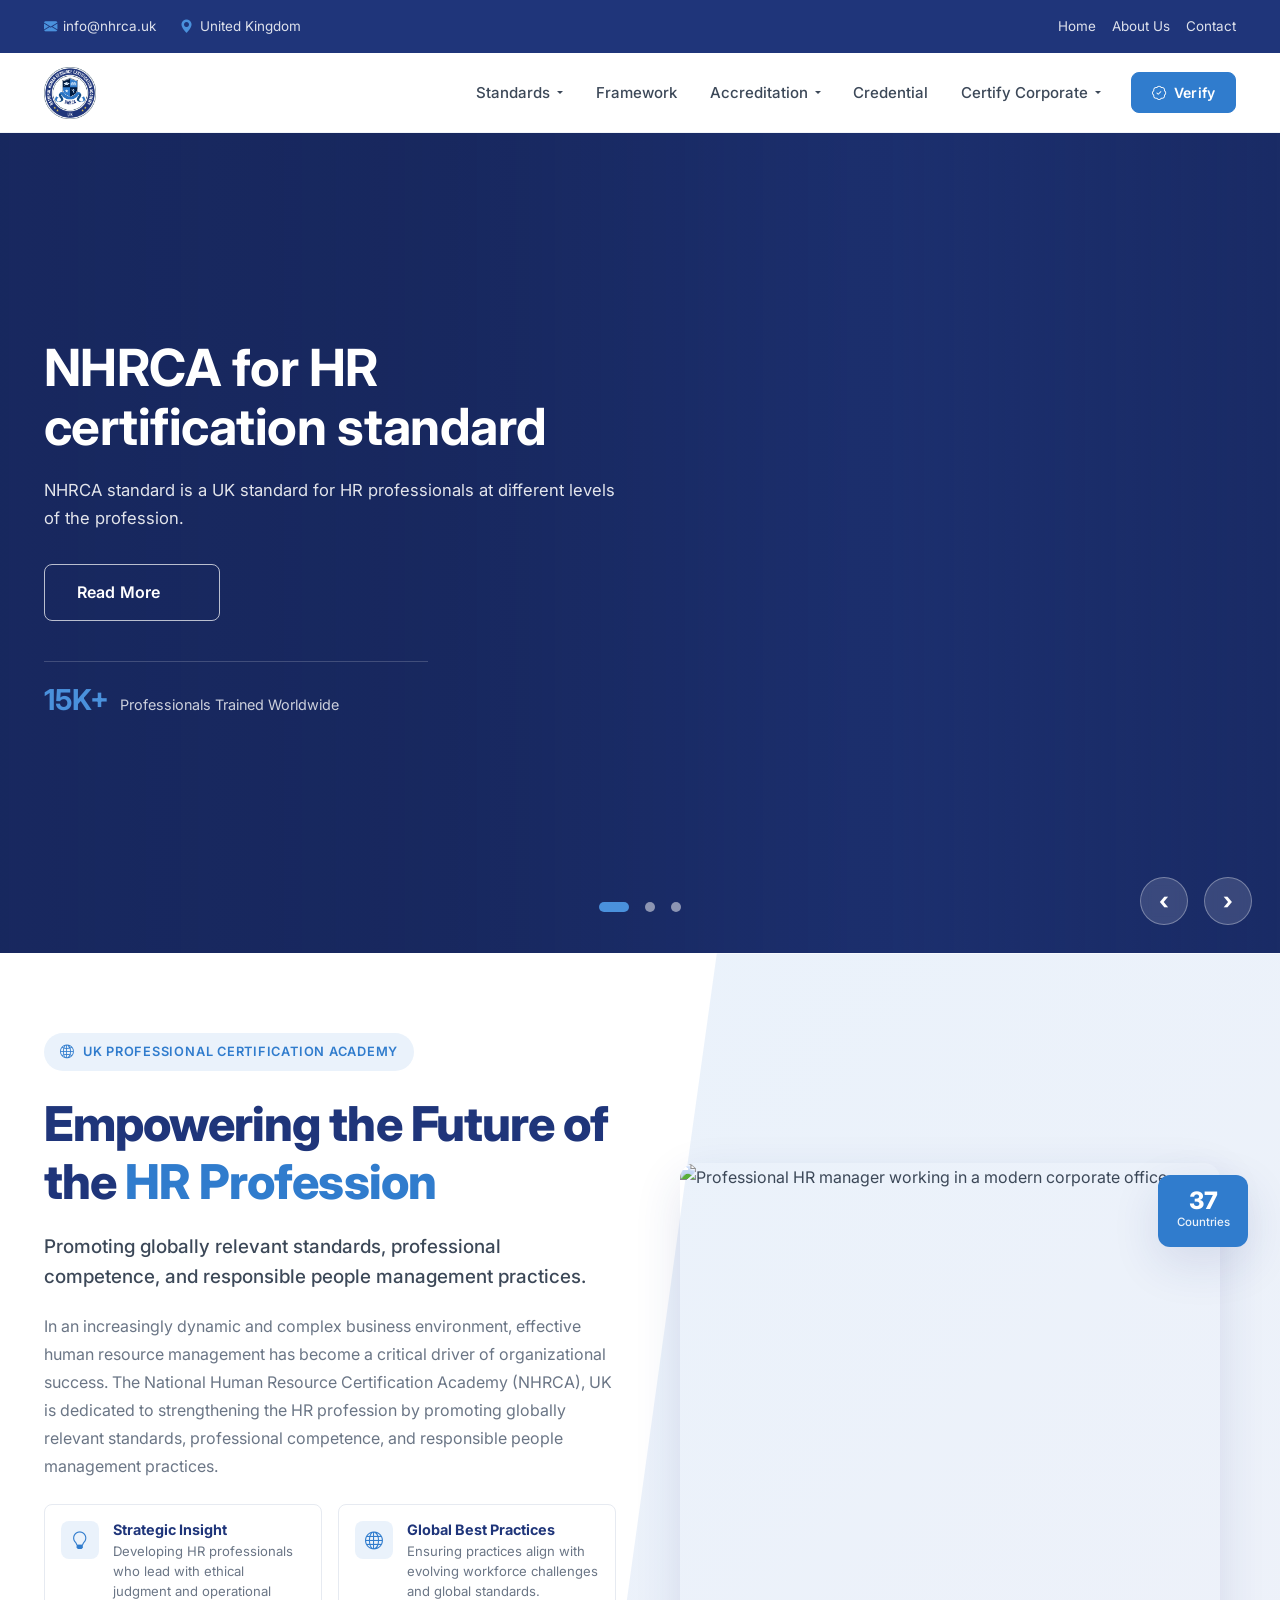
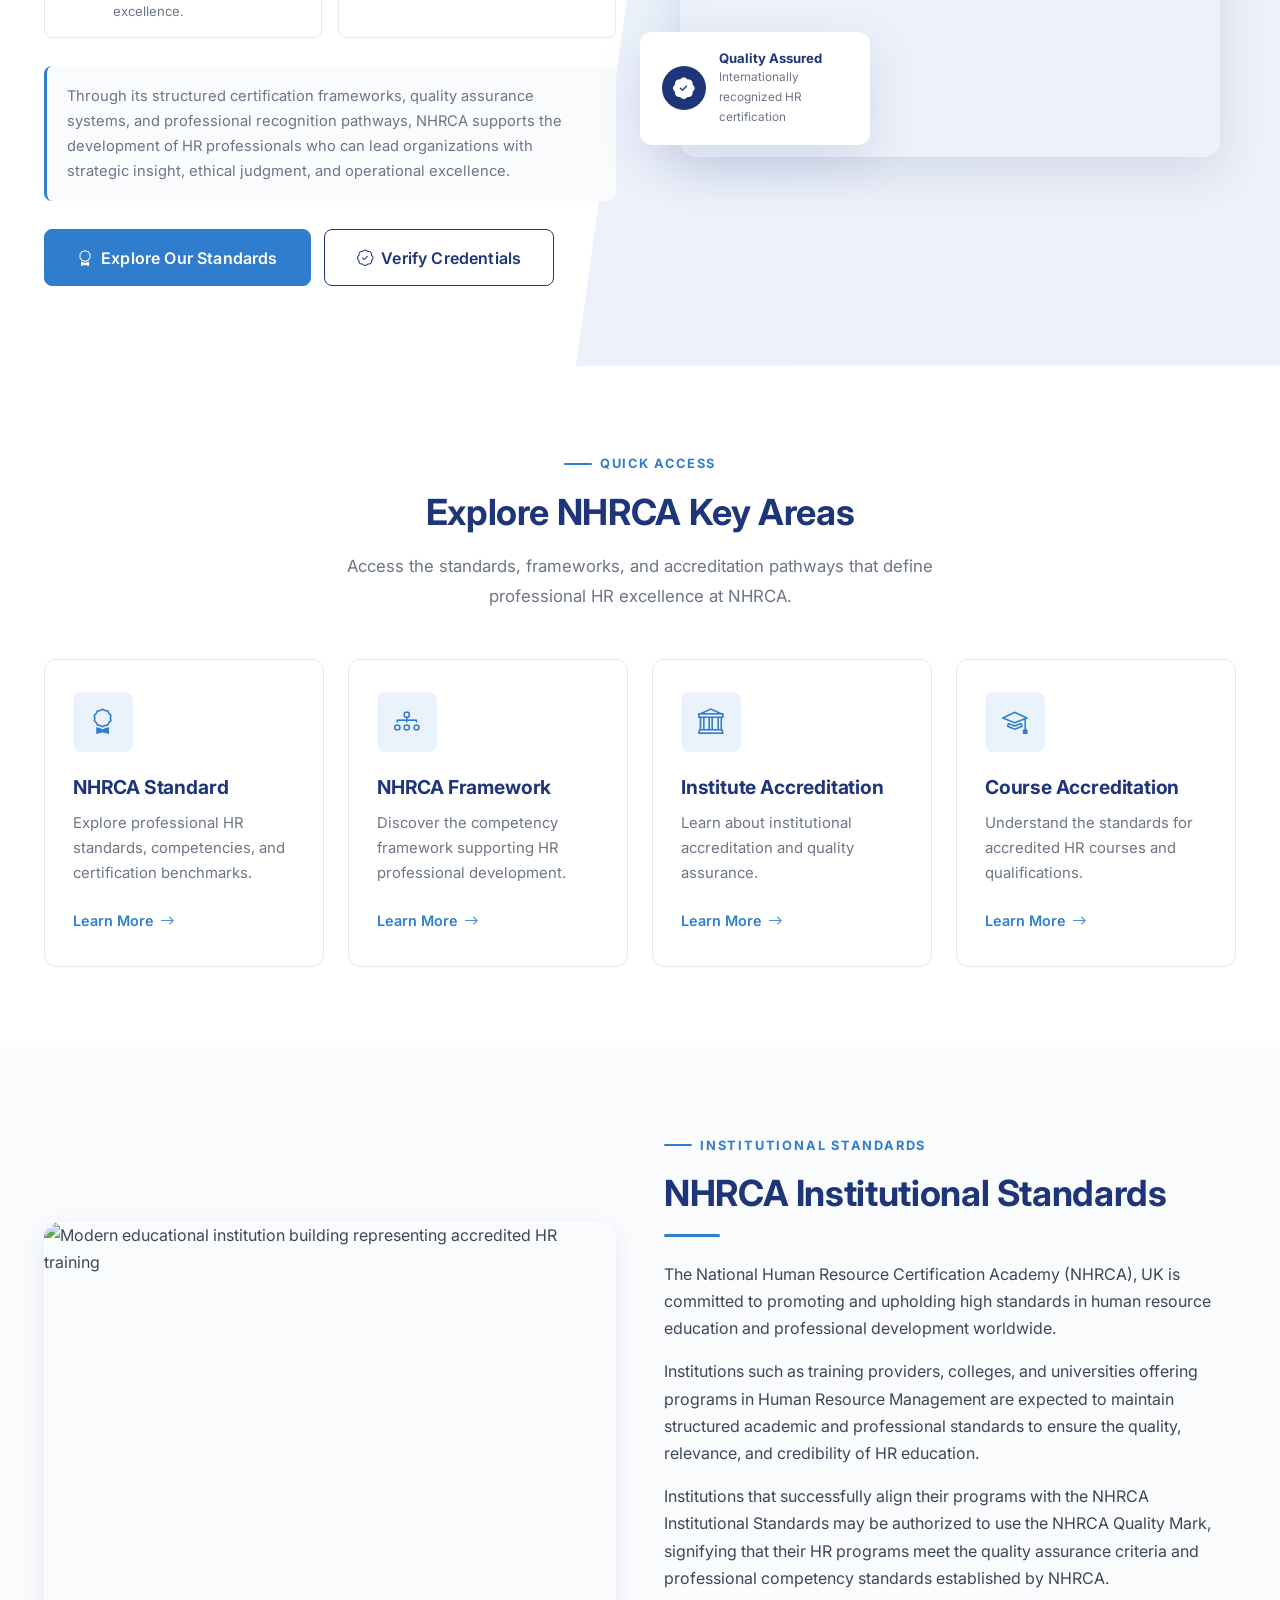
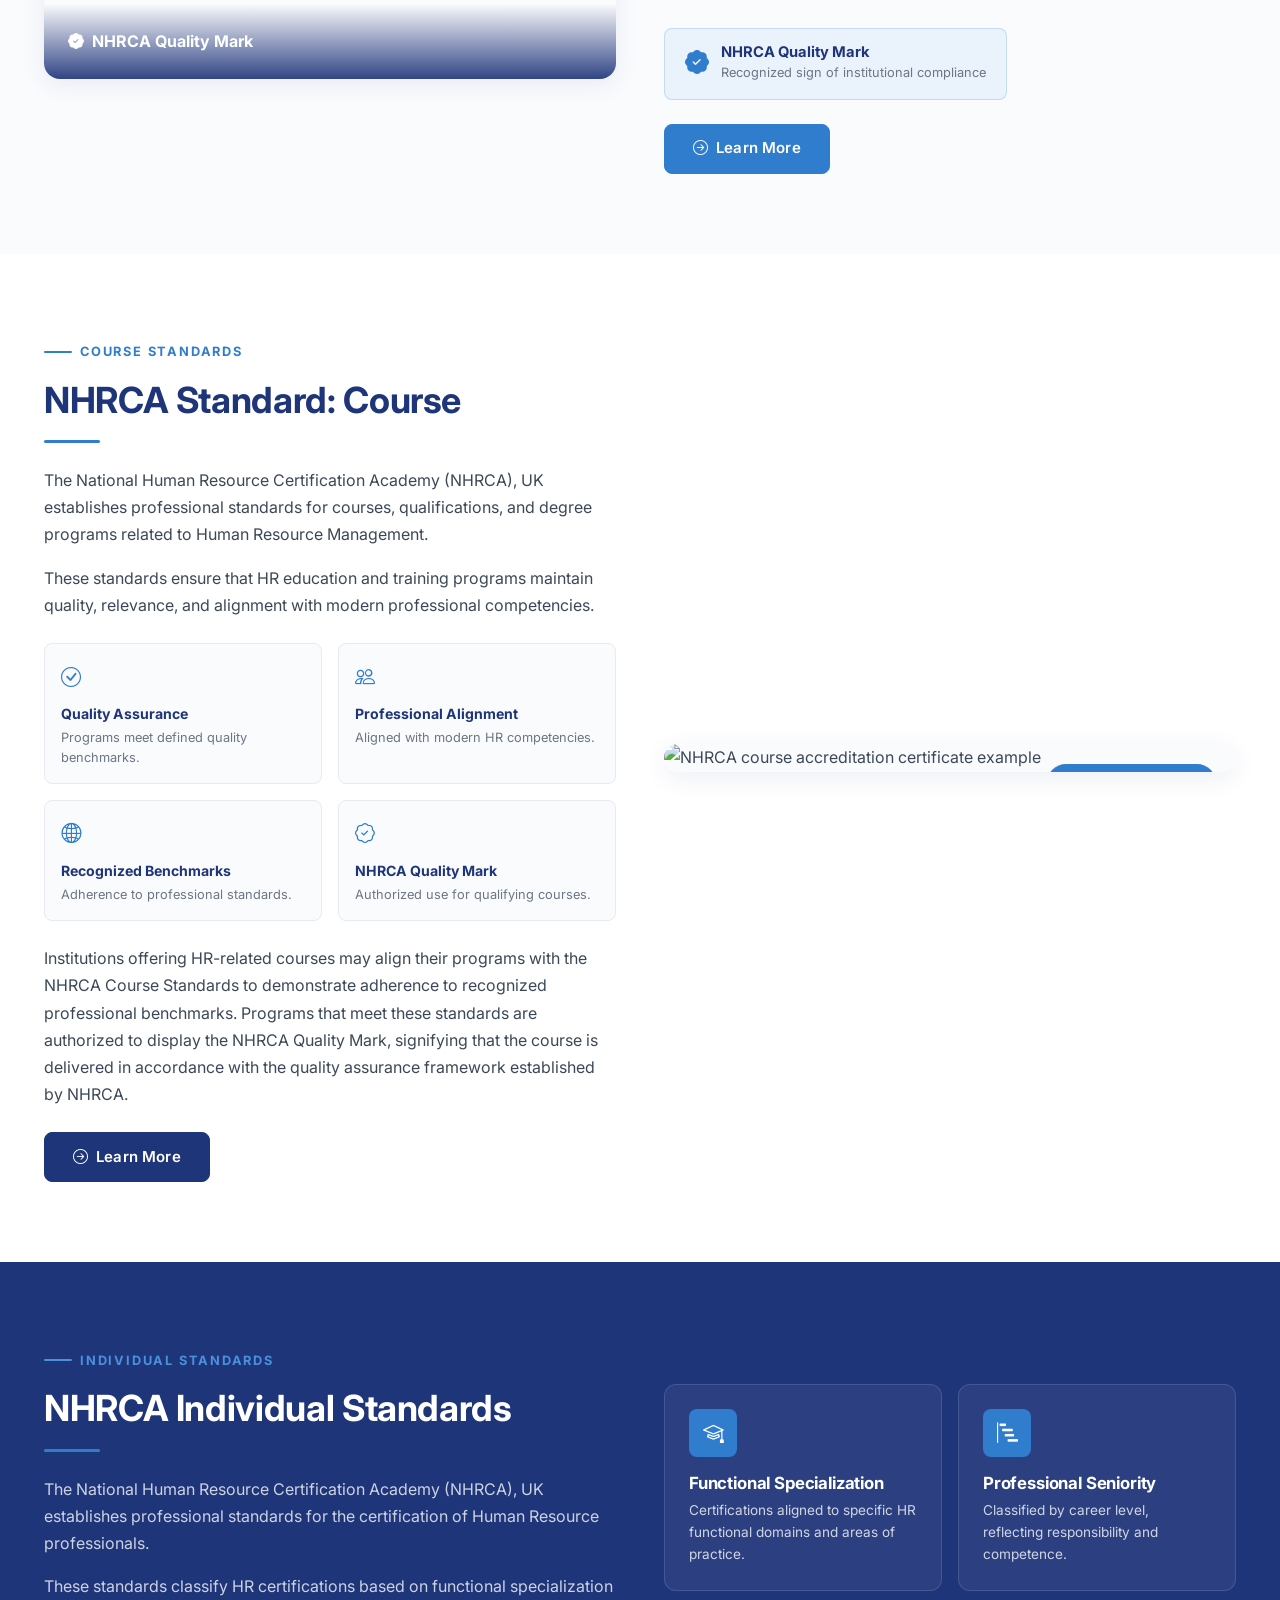
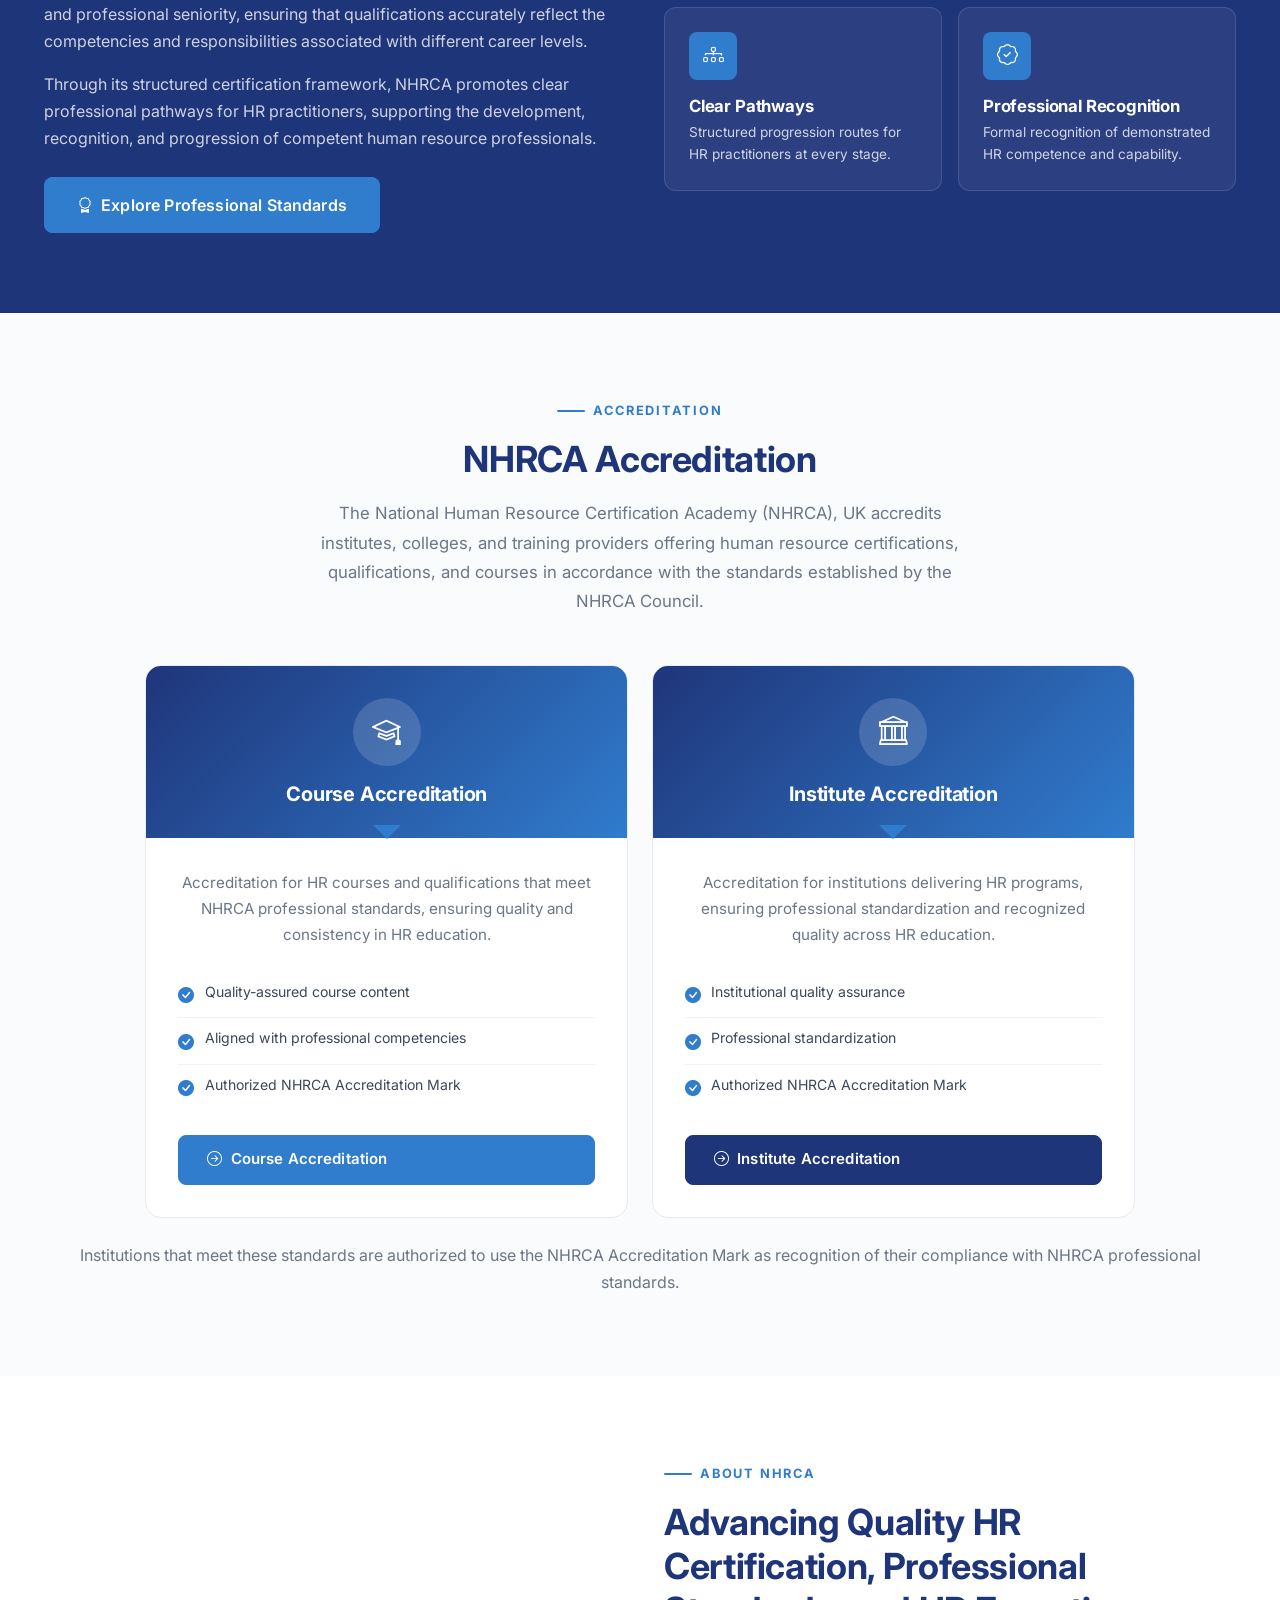
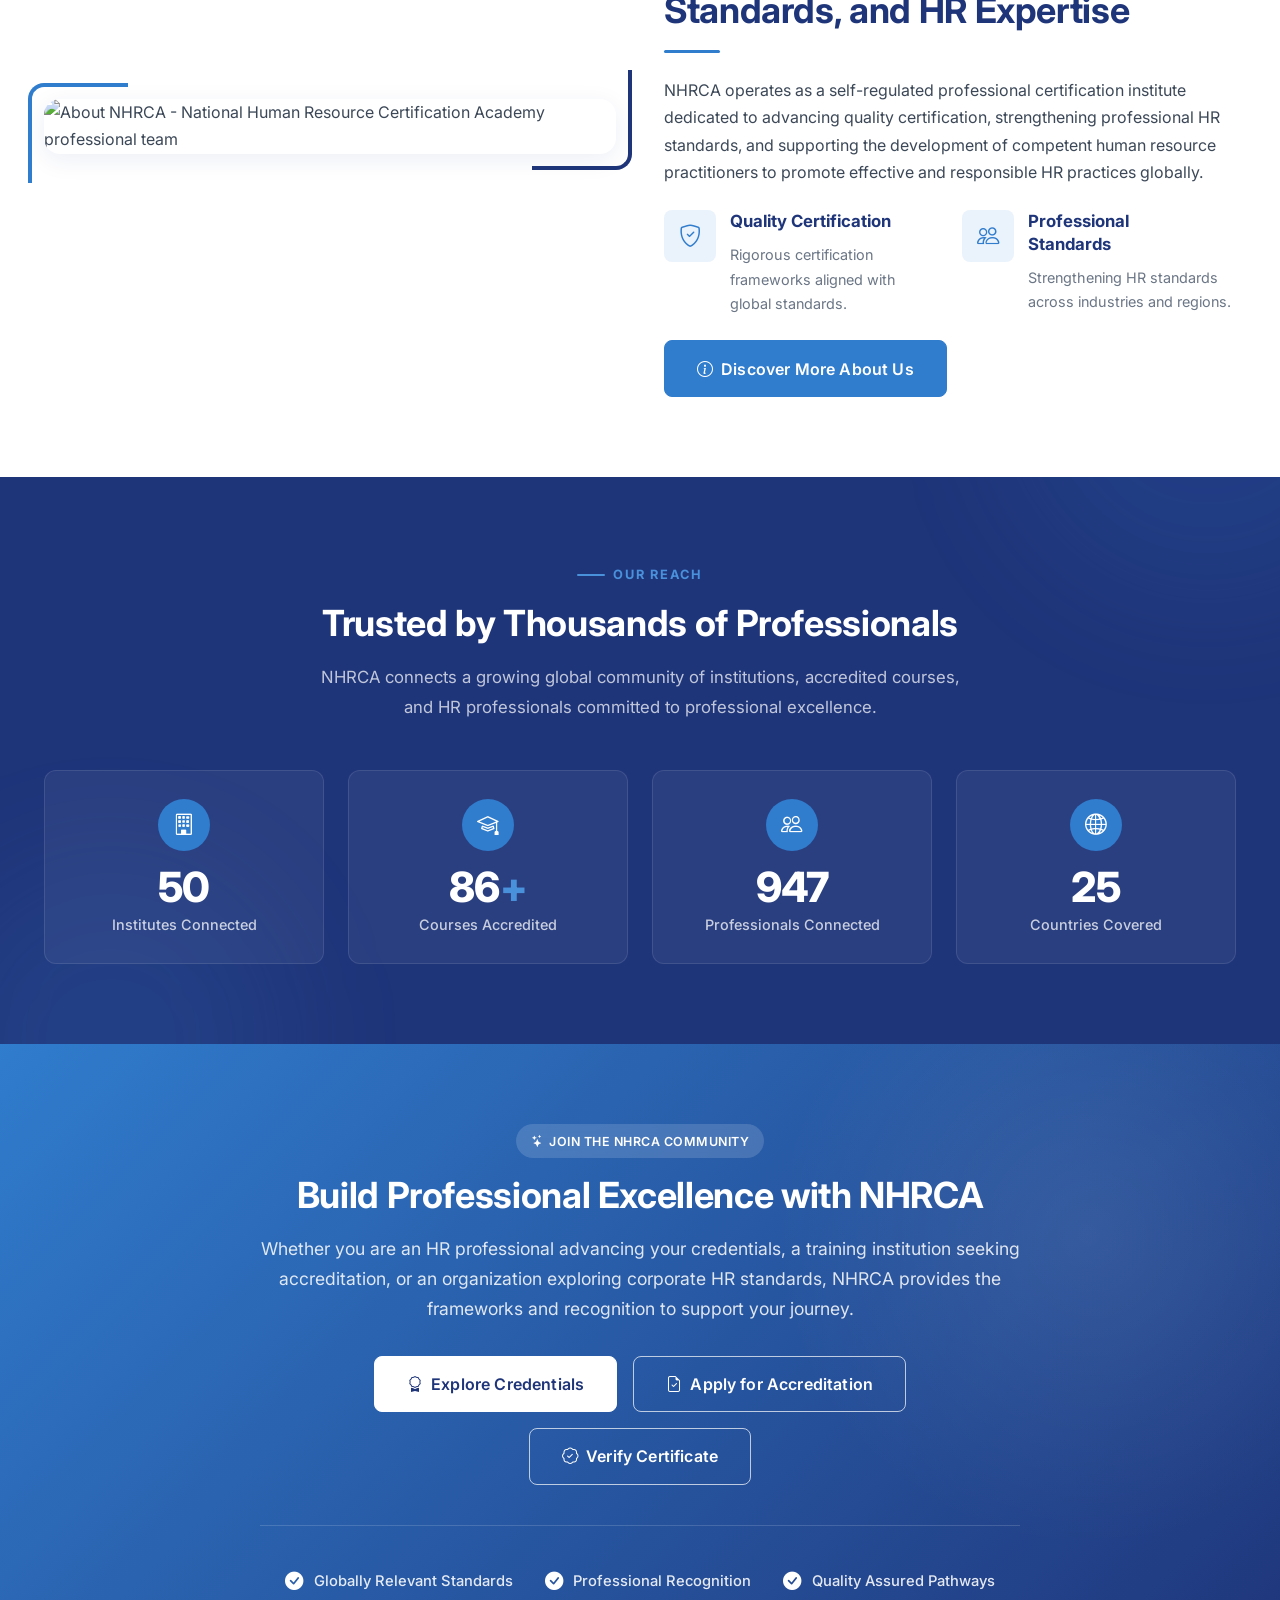
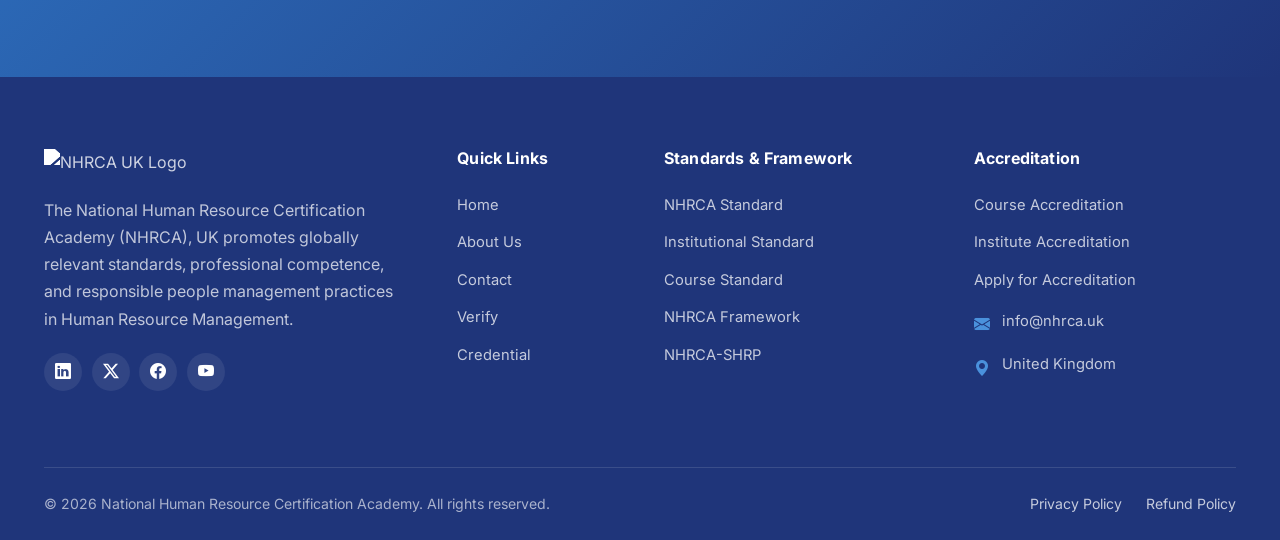
==== commit ee168de7: "header fix" ====
--- a/index.html
+++ b/index.html
@@ -62,7 +62,7 @@
                                 <a class="nav-link me-3" href="about.html">About Us</a>
                             </li>
                             <li class="nav-item">
-                                <a class="nav-link" href="about.html">Contact</a>
+                                <a class="nav-link" href="contact-us.html">Contact</a>
                             </li>
                         </ul>
                     </div>
@@ -87,11 +87,11 @@
                 <!-- Navigation -->
                 <div class="collapse navbar-collapse" id="mainNav">
                     <ul class="navbar-nav ms-auto align-items-lg-center">
-                        <li class="nav-item">
-                            <a class="nav-link active" href="https://nhrca.uk/" aria-current="page">Home</a>
+                        <li class="nav-item d-none">
+                            <a class="nav-link  active" href="index.html" aria-current="page">Home</a>
                         </li>
-                        <li class="nav-item">
-                            <a class="nav-link" href="about.html">About Us</a>
+                        <li class="nav-item d-none">
+                            <a class="nav-link " href="about.html">About Us</a>
                         </li>
                         <li class="nav-item dropdown">
                             <a class="nav-link dropdown-toggle" href="#" role="button" data-bs-toggle="dropdown"
@@ -137,11 +137,11 @@
                                         for Accreditation</a></li>
                             </ul>
                         </li>
-                        <li class="nav-item">
-                            <a class="nav-link" href="https://nhrca.uk/contact">Contact</a>
+                        <li class="nav-item d-none">
+                            <a class="nav-link" href="contact-us.html">Contact</a>
                         </li>
                         <li class="nav-item">
-                            <a class="btn btn-blue btn-verify" href="https://nhrca.uk/verify"><i
+                            <a class="btn btn-blue btn-verify" href="https://admin.nhrca.uk/"><i
                                     class="bi bi-patch-check"></i> Verify</a>
                         </li>
                     </ul>
--- a/css/style.css
+++ b/css/style.css
@@ -2328,529 +2328,699 @@
        ABOUT US PAGE CSS (New Redesign)
     =========================================== */
 
-    html, body { overflow-x: hidden; }
-    .nh-container { --bs-gutter-x: 3rem; }
-    @media (max-width: 575.98px) { .nh-container { --bs-gutter-x: 1.5rem; } }
-
-    .about-hero {
-      position: relative;
-      padding-top: 5rem;
-      padding-bottom: 5rem;
-      background: linear-gradient(135deg, var(--nh-navy-tint) 0%, var(--nh-blue-tint) 100%);
-      overflow: hidden;
-    }
-    .about-hero::before {
-      content: "";
-      position: absolute;
-      top: 0;
-      right: 0;
-      width: 45%;
-      height: 100%;
-      background-image: radial-gradient(circle at 80% 20%, rgba(48, 124, 205, 0.12) 0%, transparent 55%);
-      pointer-events: none;
-    }
-    .about-hero .container { position: relative; z-index: 1; }
-    .about-hero-eyebrow {
-      display: inline-flex;
-      align-items: center;
-      gap: 0.5rem;
-      color: var(--nh-blue);
-      font-size: 0.8rem;
-      font-weight: 700;
-      text-transform: uppercase;
-      letter-spacing: 0.14em;
-      margin-bottom: 1rem;
-    }
-    .about-hero-eyebrow::before {
-      content: "";
-      display: inline-block;
-      width: 28px;
-      height: 2px;
-      background-color: var(--nh-blue);
-      border-radius: 2px;
-    }
-    .about-hero-title {
-      color: var(--nh-navy);
-      font-weight: 800;
-      font-size: clamp(2.2rem, 4.5vw, 3rem);
-      margin-bottom: 1.25rem;
-      letter-spacing: -0.02em;
-      line-height: 1.15;
-    }
-    .about-hero-text p {
-      color: var(--nh-text);
-      font-size: 1rem;
-      line-height: 1.8;
-      margin-bottom: 1.1rem;
-    }
-    .about-hero-text p:last-child { margin-bottom: 1.75rem; }
-    .about-hero-text .text-highlight {
-      color: var(--nh-blue);
-      font-weight: 600;
-    }
-    .about-hero-visual {
-      position: relative;
-    }
-    .about-hero-image {
-      width: 100%;
-      aspect-ratio: 4 / 3.2;
-      object-fit: cover;
-      border-radius: var(--nh-radius-lg);
-      box-shadow: var(--nh-shadow-lg);
-      display: block;
-    }
-    .about-hero-stat-badge {
-      position: absolute;
-      bottom: -1.25rem;
-      right: -0.75rem;
-      background-color: var(--nh-navy);
-      color: var(--nh-white);
-      padding: 1.1rem 1.35rem;
-      border-radius: var(--nh-radius);
-      box-shadow: var(--nh-shadow-lg);
-      display: flex;
-      align-items: center;
-      gap: 0.75rem;
-      max-width: 220px;
-    }
-    .about-hero-stat-icon {
-      flex-shrink: 0;
-      width: 40px;
-      height: 40px;
-      border-radius: 50%;
-      background-color: rgba(255, 255, 255, 0.15);
-      color: var(--nh-white);
-      display: inline-flex;
-      align-items: center;
-      justify-content: center;
-      font-size: 1.2rem;
-    }
-    .about-hero-stat-title {
-      font-size: 0.8rem;
-      font-weight: 700;
-      color: var(--nh-white);
-      margin: 0;
-      line-height: 1.3;
-    }
-    .about-hero-stat-text {
-      font-size: 0.72rem;
-      color: rgba(255, 255, 255, 0.78);
-      margin: 0;
-    }
-
-    /* ==========================================
+html,
+body {
+     overflow-x: hidden;
+}
+
+.nh-container {
+     --bs-gutter-x: 3rem;
+}
+
+@media (max-width: 575.98px) {
+     .nh-container {
+          --bs-gutter-x: 1.5rem;
+     }
+}
+
+.about-hero {
+     position: relative;
+     padding-top: 5rem;
+     padding-bottom: 5rem;
+     background: linear-gradient(135deg, var(--nh-navy-tint) 0%, var(--nh-blue-tint) 100%);
+     overflow: hidden;
+}
+
+.about-hero::before {
+     content: "";
+     position: absolute;
+     top: 0;
+     right: 0;
+     width: 45%;
+     height: 100%;
+     background-image: radial-gradient(circle at 80% 20%, rgba(48, 124, 205, 0.12) 0%, transparent 55%);
+     pointer-events: none;
+}
+
+.about-hero .container {
+     position: relative;
+     z-index: 1;
+}
+
+.about-hero-eyebrow {
+     display: inline-flex;
+     align-items: center;
+     gap: 0.5rem;
+     color: var(--nh-blue);
+     font-size: 0.8rem;
+     font-weight: 700;
+     text-transform: uppercase;
+     letter-spacing: 0.14em;
+     margin-bottom: 1rem;
+}
+
+.about-hero-eyebrow::before {
+     content: "";
+     display: inline-block;
+     width: 28px;
+     height: 2px;
+     background-color: var(--nh-blue);
+     border-radius: 2px;
+}
+
+.about-hero-title {
+     color: var(--nh-navy);
+     font-weight: 800;
+     font-size: clamp(2.2rem, 4.5vw, 3rem);
+     margin-bottom: 1.25rem;
+     letter-spacing: -0.02em;
+     line-height: 1.15;
+}
+
+.about-hero-text p {
+     color: var(--nh-text);
+     font-size: 1rem;
+     line-height: 1.8;
+     margin-bottom: 1.1rem;
+}
+
+.about-hero-text p:last-child {
+     margin-bottom: 1.75rem;
+}
+
+.about-hero-text .text-highlight {
+     color: var(--nh-blue);
+     font-weight: 600;
+}
+
+.about-hero-visual {
+     position: relative;
+}
+
+.about-hero-image {
+     width: 100%;
+     aspect-ratio: 4 / 3.2;
+     object-fit: cover;
+     border-radius: var(--nh-radius-lg);
+     box-shadow: var(--nh-shadow-lg);
+     display: block;
+}
+
+.about-hero-stat-badge {
+     position: absolute;
+     bottom: -1.25rem;
+     right: -0.75rem;
+     background-color: var(--nh-navy);
+     color: var(--nh-white);
+     padding: 1.1rem 1.35rem;
+     border-radius: var(--nh-radius);
+     box-shadow: var(--nh-shadow-lg);
+     display: flex;
+     align-items: center;
+     gap: 0.75rem;
+     max-width: 220px;
+}
+
+.about-hero-stat-icon {
+     flex-shrink: 0;
+     width: 40px;
+     height: 40px;
+     border-radius: 50%;
+     background-color: rgba(255, 255, 255, 0.15);
+     color: var(--nh-white);
+     display: inline-flex;
+     align-items: center;
+     justify-content: center;
+     font-size: 1.2rem;
+}
+
+.about-hero-stat-title {
+     font-size: 0.8rem;
+     font-weight: 700;
+     color: var(--nh-white);
+     margin: 0;
+     line-height: 1.3;
+}
+
+.about-hero-stat-text {
+     font-size: 0.72rem;
+     color: rgba(255, 255, 255, 0.78);
+     margin: 0;
+}
+
+/* ==========================================
        ABOUT - WHAT NHRCA DOES (3 cards)
     =========================================== */
-    .about-does-section { background-color: var(--nh-white); }
-    .about-does-grid {
-      display: grid;
-      grid-template-columns: repeat(3, 1fr);
-      gap: 1.5rem;
-    }
-    .about-does-card {
-      background-color: var(--nh-white);
-      border: 1px solid var(--nh-border);
-      border-radius: var(--nh-radius);
-      padding: 2rem 1.85rem;
-      transition: var(--nh-transition);
-      position: relative;
-      overflow: hidden;
-      height: 100%;
-    }
-    .about-does-card::before {
-      content: "";
-      position: absolute;
-      top: 0;
-      left: 0;
-      width: 100%;
-      height: 4px;
-      background: linear-gradient(90deg, var(--nh-navy) 0%, var(--nh-blue) 100%);
-      transform: scaleX(0);
-      transform-origin: left;
-      transition: var(--nh-transition);
-    }
-    .about-does-card:hover {
-      border-color: var(--nh-blue-soft);
-      box-shadow: var(--nh-shadow-md);
-      transform: translateY(-4px);
-    }
-    .about-does-card:hover::before { transform: scaleX(1); }
-    .about-does-num {
-      position: absolute;
-      top: 1.5rem;
-      right: 1.5rem;
-      font-size: 2.25rem;
-      font-weight: 800;
-      color: var(--nh-blue-tint);
-      line-height: 1;
-      letter-spacing: -0.03em;
-    }
-    .about-does-icon {
-      display: inline-flex;
-      align-items: center;
-      justify-content: center;
-      width: 56px;
-      height: 56px;
-      border-radius: var(--nh-radius-sm);
-      background-color: var(--nh-blue-tint);
-      color: var(--nh-blue);
-      font-size: 1.5rem;
-      margin-bottom: 1.25rem;
-    }
-    .about-does-title {
-      color: var(--nh-navy);
-      font-weight: 700;
-      font-size: 1.15rem;
-      margin-bottom: 0.75rem;
-      padding-right: 2.5rem;
-      line-height: 1.35;
-    }
-    .about-does-text {
-      color: var(--nh-text-muted);
-      font-size: 0.93rem;
-      line-height: 1.7;
-      margin: 0;
-    }
-
-    /* ==========================================
+.about-does-section {
+     background-color: var(--nh-white);
+}
+
+.about-does-grid {
+     display: grid;
+     grid-template-columns: repeat(3, 1fr);
+     gap: 1.5rem;
+}
+
+.about-does-card {
+     background-color: var(--nh-white);
+     border: 1px solid var(--nh-border);
+     border-radius: var(--nh-radius);
+     padding: 2rem 1.85rem;
+     transition: var(--nh-transition);
+     position: relative;
+     overflow: hidden;
+     height: 100%;
+}
+
+.about-does-card::before {
+     content: "";
+     position: absolute;
+     top: 0;
+     left: 0;
+     width: 100%;
+     height: 4px;
+     background: linear-gradient(90deg, var(--nh-navy) 0%, var(--nh-blue) 100%);
+     transform: scaleX(0);
+     transform-origin: left;
+     transition: var(--nh-transition);
+}
+
+.about-does-card:hover {
+     border-color: var(--nh-blue-soft);
+     box-shadow: var(--nh-shadow-md);
+     transform: translateY(-4px);
+}
+
+.about-does-card:hover::before {
+     transform: scaleX(1);
+}
+
+.about-does-num {
+     position: absolute;
+     top: 1.5rem;
+     right: 1.5rem;
+     font-size: 2.25rem;
+     font-weight: 800;
+     color: var(--nh-blue-tint);
+     line-height: 1;
+     letter-spacing: -0.03em;
+}
+
+.about-does-icon {
+     display: inline-flex;
+     align-items: center;
+     justify-content: center;
+     width: 56px;
+     height: 56px;
+     border-radius: var(--nh-radius-sm);
+     background-color: var(--nh-blue-tint);
+     color: var(--nh-blue);
+     font-size: 1.5rem;
+     margin-bottom: 1.25rem;
+}
+
+.about-does-title {
+     color: var(--nh-navy);
+     font-weight: 700;
+     font-size: 1.15rem;
+     margin-bottom: 0.75rem;
+     padding-right: 2.5rem;
+     line-height: 1.35;
+}
+
+.about-does-text {
+     color: var(--nh-text-muted);
+     font-size: 0.93rem;
+     line-height: 1.7;
+     margin: 0;
+}
+
+/* ==========================================
        ABOUT - OVERALL CONTRIBUTION (statement)
     =========================================== */
-    .about-contribution-section {
-      background: linear-gradient(135deg, var(--nh-navy) 0%, var(--nh-blue) 100%);
-      color: var(--nh-white);
-      position: relative;
-      overflow: hidden;
-    }
-    .about-contribution-section::before {
-      content: "";
-      position: absolute;
-      top: 0;
-      right: 0;
-      width: 55%;
-      height: 100%;
-      background-image: radial-gradient(circle at 70% 30%, rgba(255, 255, 255, 0.08) 0%, transparent 50%);
-      pointer-events: none;
-    }
-    .about-contribution-section .container { position: relative; z-index: 1; }
-    .about-contribution-content {
-      max-width: 860px;
-      margin: 0 auto;
-      text-align: center;
-    }
-    .about-contribution-icon {
-      display: inline-flex;
-      align-items: center;
-      justify-content: center;
-      width: 64px;
-      height: 64px;
-      border-radius: 50%;
-      background-color: rgba(255, 255, 255, 0.12);
-      color: var(--nh-white);
-      font-size: 1.7rem;
-      margin-bottom: 1.5rem;
-    }
-    .about-contribution-eyebrow {
-      display: inline-flex;
-      align-items: center;
-      gap: 0.5rem;
-      padding: 0.4rem 0.95rem;
-      background-color: rgba(255, 255, 255, 0.12);
-      color: var(--nh-white);
-      border-radius: 50px;
-      font-size: 0.78rem;
-      font-weight: 600;
-      letter-spacing: 0.06em;
-      text-transform: uppercase;
-      margin-bottom: 1.25rem;
-    }
-    .about-contribution-text {
-      color: rgba(255, 255, 255, 0.92);
-      font-size: 1.18rem;
-      line-height: 1.8;
-      margin: 0;
-      font-weight: 500;
-    }
-    .about-contribution-text .text-highlight {
-      color: var(--nh-blue-soft);
-      font-weight: 700;
-    }
-
-    /* ==========================================
+.about-contribution-section {
+     background: linear-gradient(135deg, var(--nh-navy) 0%, var(--nh-blue) 100%);
+     color: var(--nh-white);
+     position: relative;
+     overflow: hidden;
+}
+
+.about-contribution-section::before {
+     content: "";
+     position: absolute;
+     top: 0;
+     right: 0;
+     width: 55%;
+     height: 100%;
+     background-image: radial-gradient(circle at 70% 30%, rgba(255, 255, 255, 0.08) 0%, transparent 50%);
+     pointer-events: none;
+}
+
+.about-contribution-section .container {
+     position: relative;
+     z-index: 1;
+}
+
+.about-contribution-content {
+     max-width: 860px;
+     margin: 0 auto;
+     text-align: center;
+}
+
+.about-contribution-icon {
+     display: inline-flex;
+     align-items: center;
+     justify-content: center;
+     width: 64px;
+     height: 64px;
+     border-radius: 50%;
+     background-color: rgba(255, 255, 255, 0.12);
+     color: var(--nh-white);
+     font-size: 1.7rem;
+     margin-bottom: 1.5rem;
+}
+
+.about-contribution-eyebrow {
+     display: inline-flex;
+     align-items: center;
+     gap: 0.5rem;
+     padding: 0.4rem 0.95rem;
+     background-color: rgba(255, 255, 255, 0.12);
+     color: var(--nh-white);
+     border-radius: 50px;
+     font-size: 0.78rem;
+     font-weight: 600;
+     letter-spacing: 0.06em;
+     text-transform: uppercase;
+     margin-bottom: 1.25rem;
+}
+
+.about-contribution-text {
+     color: rgba(255, 255, 255, 0.92);
+     font-size: 1.18rem;
+     line-height: 1.8;
+     margin: 0;
+     font-weight: 500;
+}
+
+.about-contribution-text .text-highlight {
+     color: var(--nh-blue-soft);
+     font-weight: 700;
+}
+
+/* ==========================================
        ABOUT - VISION & MISSION
     =========================================== */
-    .about-vm-section { background-color: var(--nh-bg-section); }
-    .about-vm-grid {
-      display: grid;
-      grid-template-columns: repeat(2, 1fr);
-      gap: 1.75rem;
-    }
-    .about-vm-card {
-      border-radius: var(--nh-radius-lg);
-      padding: 2.75rem 2.5rem;
-      height: 100%;
-      position: relative;
-      overflow: hidden;
-      transition: var(--nh-transition);
-    }
-    .about-vm-card:hover {
-      transform: translateY(-4px);
-      box-shadow: var(--nh-shadow-lg);
-    }
-    .about-vm-card-vision {
-      background: linear-gradient(160deg, var(--nh-white) 0%, var(--nh-blue-tint) 100%);
-      border: 1px solid rgba(48, 124, 205, 0.18);
-    }
-    .about-vm-card-mission {
-      background: linear-gradient(160deg, var(--nh-navy) 0%, var(--nh-navy-soft) 100%);
-      border: 1px solid var(--nh-navy-soft);
-      color: var(--nh-white);
-    }
-    .about-vm-card-icon {
-      display: inline-flex;
-      align-items: center;
-      justify-content: center;
-      width: 64px;
-      height: 64px;
-      border-radius: var(--nh-radius);
-      margin-bottom: 1.5rem;
-      font-size: 1.7rem;
-    }
-    .about-vm-card-vision .about-vm-card-icon {
-      background-color: var(--nh-blue);
-      color: var(--nh-white);
-    }
-    .about-vm-card-mission .about-vm-card-icon {
-      background-color: var(--nh-blue-soft);
-      color: var(--nh-white);
-    }
-    .about-vm-card-eyebrow {
-      font-size: 0.78rem;
-      font-weight: 700;
-      letter-spacing: 0.14em;
-      text-transform: uppercase;
-      margin-bottom: 0.6rem;
-    }
-    .about-vm-card-vision .about-vm-card-eyebrow { color: var(--nh-blue); }
-    .about-vm-card-mission .about-vm-card-eyebrow { color: var(--nh-blue-soft); }
-    .about-vm-card-title {
-      color: var(--nh-navy);
-      font-weight: 700;
-      font-size: 1.6rem;
-      margin-bottom: 1rem;
-    }
-    .about-vm-card-mission .about-vm-card-title { color: var(--nh-white); }
-    .about-vm-card-divider {
-      width: 48px;
-      height: 3px;
-      border-radius: 3px;
-      margin-bottom: 1.25rem;
-    }
-    .about-vm-card-vision .about-vm-card-divider { background-color: var(--nh-blue); }
-    .about-vm-card-mission .about-vm-card-divider { background-color: var(--nh-blue-soft); }
-    .about-vm-card-text {
-      color: var(--nh-text);
-      font-size: 1.05rem;
-      line-height: 1.8;
-      margin: 0;
-    }
-    .about-vm-card-mission .about-vm-card-text { color: rgba(255, 255, 255, 0.92); }
-
-    /* ==========================================
+.about-vm-section {
+     background-color: var(--nh-bg-section);
+}
+
+.about-vm-grid {
+     display: grid;
+     grid-template-columns: repeat(2, 1fr);
+     gap: 1.75rem;
+}
+
+.about-vm-card {
+     border-radius: var(--nh-radius-lg);
+     padding: 2.75rem 2.5rem;
+     height: 100%;
+     position: relative;
+     overflow: hidden;
+     transition: var(--nh-transition);
+}
+
+.about-vm-card:hover {
+     transform: translateY(-4px);
+     box-shadow: var(--nh-shadow-lg);
+}
+
+.about-vm-card-vision {
+     background: linear-gradient(160deg, var(--nh-white) 0%, var(--nh-blue-tint) 100%);
+     border: 1px solid rgba(48, 124, 205, 0.18);
+}
+
+.about-vm-card-mission {
+     background: linear-gradient(160deg, var(--nh-navy) 0%, var(--nh-navy-soft) 100%);
+     border: 1px solid var(--nh-navy-soft);
+     color: var(--nh-white);
+}
+
+.about-vm-card-icon {
+     display: inline-flex;
+     align-items: center;
+     justify-content: center;
+     width: 64px;
+     height: 64px;
+     border-radius: var(--nh-radius);
+     margin-bottom: 1.5rem;
+     font-size: 1.7rem;
+}
+
+.about-vm-card-vision .about-vm-card-icon {
+     background-color: var(--nh-blue);
+     color: var(--nh-white);
+}
+
+.about-vm-card-mission .about-vm-card-icon {
+     background-color: var(--nh-blue-soft);
+     color: var(--nh-white);
+}
+
+.about-vm-card-eyebrow {
+     font-size: 0.78rem;
+     font-weight: 700;
+     letter-spacing: 0.14em;
+     text-transform: uppercase;
+     margin-bottom: 0.6rem;
+}
+
+.about-vm-card-vision .about-vm-card-eyebrow {
+     color: var(--nh-blue);
+}
+
+.about-vm-card-mission .about-vm-card-eyebrow {
+     color: var(--nh-blue-soft);
+}
+
+.about-vm-card-title {
+     color: var(--nh-navy);
+     font-weight: 700;
+     font-size: 1.6rem;
+     margin-bottom: 1rem;
+}
+
+.about-vm-card-mission .about-vm-card-title {
+     color: var(--nh-white);
+}
+
+.about-vm-card-divider {
+     width: 48px;
+     height: 3px;
+     border-radius: 3px;
+     margin-bottom: 1.25rem;
+}
+
+.about-vm-card-vision .about-vm-card-divider {
+     background-color: var(--nh-blue);
+}
+
+.about-vm-card-mission .about-vm-card-divider {
+     background-color: var(--nh-blue-soft);
+}
+
+.about-vm-card-text {
+     color: var(--nh-text);
+     font-size: 1.05rem;
+     line-height: 1.8;
+     margin: 0;
+}
+
+.about-vm-card-mission .about-vm-card-text {
+     color: rgba(255, 255, 255, 0.92);
+}
+
+/* ==========================================
        ABOUT - WHY NHRCA (split layout)
     =========================================== */
-    .about-why-section { background-color: var(--nh-white); }
-    .about-why-visual {
-      position: relative;
-    }
-    .about-why-image {
-      width: 100%;
-      aspect-ratio: 4 / 3;
-      object-fit: cover;
-      border-radius: var(--nh-radius-lg);
-      box-shadow: var(--nh-shadow-md);
-      display: block;
-    }
-    .about-why-content .text-highlight {
-      color: var(--nh-blue);
-      font-weight: 600;
-    }
-    .about-why-intro {
-      color: var(--nh-text);
-      font-size: 1rem;
-      line-height: 1.8;
-      margin-bottom: 1.5rem;
-    }
-    .about-why-points {
-      list-style: none;
-      padding: 0;
-      margin: 0;
-      display: flex;
-      flex-direction: column;
-      gap: 0.85rem;
-    }
-    .about-why-points li {
-      display: flex;
-      align-items: flex-start;
-      gap: 0.75rem;
-      color: var(--nh-text);
-      font-size: 0.95rem;
-      line-height: 1.6;
-    }
-    .about-why-points li i {
-      color: var(--nh-blue);
-      font-size: 1.1rem;
-      margin-top: 0.15rem;
-      flex-shrink: 0;
-    }
-
-    /* ==========================================
+.about-why-section {
+     background-color: var(--nh-white);
+}
+
+.about-why-visual {
+     position: relative;
+}
+
+.about-why-image {
+     width: 100%;
+     aspect-ratio: 4 / 3;
+     object-fit: cover;
+     border-radius: var(--nh-radius-lg);
+     box-shadow: var(--nh-shadow-md);
+     display: block;
+}
+
+.about-why-content .text-highlight {
+     color: var(--nh-blue);
+     font-weight: 600;
+}
+
+.about-why-intro {
+     color: var(--nh-text);
+     font-size: 1rem;
+     line-height: 1.8;
+     margin-bottom: 1.5rem;
+}
+
+.about-why-points {
+     list-style: none;
+     padding: 0;
+     margin: 0;
+     display: flex;
+     flex-direction: column;
+     gap: 0.85rem;
+}
+
+.about-why-points li {
+     display: flex;
+     align-items: flex-start;
+     gap: 0.75rem;
+     color: var(--nh-text);
+     font-size: 0.95rem;
+     line-height: 1.6;
+}
+
+.about-why-points li i {
+     color: var(--nh-blue);
+     font-size: 1.1rem;
+     margin-top: 0.15rem;
+     flex-shrink: 0;
+}
+
+/* ==========================================
        ABOUT - WHY CHOOSE NHRCA (6 features)
     =========================================== */
-    .about-features-section { background-color: var(--nh-bg-section); }
-    .about-features-grid {
-      display: grid;
-      grid-template-columns: repeat(3, 1fr);
-      gap: 1.5rem;
-    }
-    .about-feature-card {
-      background-color: var(--nh-white);
-      border: 1px solid var(--nh-border);
-      border-radius: var(--nh-radius);
-      padding: 1.85rem 1.65rem;
-      transition: var(--nh-transition);
-      position: relative;
-      overflow: hidden;
-      height: 100%;
-    }
-    .about-feature-card::before {
-      content: "";
-      position: absolute;
-      top: 0;
-      left: 0;
-      width: 100%;
-      height: 3px;
-      background-color: var(--nh-blue);
-      transform: scaleX(0);
-      transform-origin: left;
-      transition: var(--nh-transition);
-    }
-    .about-feature-card:hover {
-      border-color: var(--nh-blue-soft);
-      box-shadow: var(--nh-shadow-md);
-      transform: translateY(-4px);
-    }
-    .about-feature-card:hover::before { transform: scaleX(1); }
-    .about-feature-num {
-      position: absolute;
-      top: 1.25rem;
-      right: 1.5rem;
-      font-size: 2.25rem;
-      font-weight: 800;
-      color: var(--nh-blue-tint);
-      line-height: 1;
-      letter-spacing: -0.03em;
-    }
-    .about-feature-icon {
-      display: inline-flex;
-      align-items: center;
-      justify-content: center;
-      width: 52px;
-      height: 52px;
-      border-radius: var(--nh-radius-sm);
-      background-color: var(--nh-blue-tint);
-      color: var(--nh-blue);
-      font-size: 1.4rem;
-      margin-bottom: 1.15rem;
-    }
-    .about-feature-title {
-      color: var(--nh-navy);
-      font-weight: 700;
-      font-size: 1.05rem;
-      margin-bottom: 0.65rem;
-      padding-right: 2.5rem;
-      line-height: 1.35;
-    }
-    .about-feature-text {
-      color: var(--nh-text-muted);
-      font-size: 0.9rem;
-      line-height: 1.7;
-      margin: 0;
-    }
-
-    /* ==========================================
+.about-features-section {
+     background-color: var(--nh-bg-section);
+}
+
+.about-features-grid {
+     display: grid;
+     grid-template-columns: repeat(3, 1fr);
+     gap: 1.5rem;
+}
+
+.about-feature-card {
+     background-color: var(--nh-white);
+     border: 1px solid var(--nh-border);
+     border-radius: var(--nh-radius);
+     padding: 1.85rem 1.65rem;
+     transition: var(--nh-transition);
+     position: relative;
+     overflow: hidden;
+     height: 100%;
+}
+
+.about-feature-card::before {
+     content: "";
+     position: absolute;
+     top: 0;
+     left: 0;
+     width: 100%;
+     height: 3px;
+     background-color: var(--nh-blue);
+     transform: scaleX(0);
+     transform-origin: left;
+     transition: var(--nh-transition);
+}
+
+.about-feature-card:hover {
+     border-color: var(--nh-blue-soft);
+     box-shadow: var(--nh-shadow-md);
+     transform: translateY(-4px);
+}
+
+.about-feature-card:hover::before {
+     transform: scaleX(1);
+}
+
+.about-feature-num {
+     position: absolute;
+     top: 1.25rem;
+     right: 1.5rem;
+     font-size: 2.25rem;
+     font-weight: 800;
+     color: var(--nh-blue-tint);
+     line-height: 1;
+     letter-spacing: -0.03em;
+}
+
+.about-feature-icon {
+     display: inline-flex;
+     align-items: center;
+     justify-content: center;
+     width: 52px;
+     height: 52px;
+     border-radius: var(--nh-radius-sm);
+     background-color: var(--nh-blue-tint);
+     color: var(--nh-blue);
+     font-size: 1.4rem;
+     margin-bottom: 1.15rem;
+}
+
+.about-feature-title {
+     color: var(--nh-navy);
+     font-weight: 700;
+     font-size: 1.05rem;
+     margin-bottom: 0.65rem;
+     padding-right: 2.5rem;
+     line-height: 1.35;
+}
+
+.about-feature-text {
+     color: var(--nh-text-muted);
+     font-size: 0.9rem;
+     line-height: 1.7;
+     margin: 0;
+}
+
+/* ==========================================
        ABOUT - COMMITMENT
     =========================================== */
-    .about-commitment-section {
-      background-color: var(--nh-white);
-    }
-    .about-commitment-card {
-      background: linear-gradient(135deg, var(--nh-blue-tint) 0%, var(--nh-navy-tint) 100%);
-      border: 1px solid var(--nh-border);
-      border-left: 4px solid var(--nh-blue);
-      border-radius: var(--nh-radius-lg);
-      padding: 3rem 2.5rem;
-      text-align: center;
-      max-width: 860px;
-      margin: 0 auto;
-    }
-    .about-commitment-icon {
-      display: inline-flex;
-      align-items: center;
-      justify-content: center;
-      width: 64px;
-      height: 64px;
-      border-radius: 50%;
-      background-color: var(--nh-white);
-      color: var(--nh-blue);
-      font-size: 1.7rem;
-      margin-bottom: 1.5rem;
-      box-shadow: var(--nh-shadow-sm);
-    }
-    .about-commitment-title {
-      color: var(--nh-navy);
-      font-weight: 700;
-      font-size: clamp(1.6rem, 2.5vw, 2rem);
-      margin-bottom: 1rem;
-    }
-    .about-commitment-text {
-      color: var(--nh-text-muted);
-      font-size: 1.1rem;
-      line-height: 1.8;
-      max-width: 720px;
-      margin: 0 auto;
-    }
-
-    /* ==========================================
+.about-commitment-section {
+     background-color: var(--nh-white);
+}
+
+.about-commitment-card {
+     background: linear-gradient(135deg, var(--nh-blue-tint) 0%, var(--nh-navy-tint) 100%);
+     border: 1px solid var(--nh-border);
+     border-left: 4px solid var(--nh-blue);
+     border-radius: var(--nh-radius-lg);
+     padding: 3rem 2.5rem;
+     text-align: center;
+     max-width: 860px;
+     margin: 0 auto;
+}
+
+.about-commitment-icon {
+     display: inline-flex;
+     align-items: center;
+     justify-content: center;
+     width: 64px;
+     height: 64px;
+     border-radius: 50%;
+     background-color: var(--nh-white);
+     color: var(--nh-blue);
+     font-size: 1.7rem;
+     margin-bottom: 1.5rem;
+     box-shadow: var(--nh-shadow-sm);
+}
+
+.about-commitment-title {
+     color: var(--nh-navy);
+     font-weight: 700;
+     font-size: clamp(1.6rem, 2.5vw, 2rem);
+     margin-bottom: 1rem;
+}
+
+.about-commitment-text {
+     color: var(--nh-text-muted);
+     font-size: 1.1rem;
+     line-height: 1.8;
+     max-width: 720px;
+     margin: 0 auto;
+}
+
+/* ==========================================
        ABOUT - RESPONSIVE
     =========================================== */
-    @media (max-width: 991.98px) {
-      .about-hero { padding-top: 4rem; padding-bottom: 4rem; }
-      .about-hero-visual { margin-top: 2.5rem; }
-      .about-does-grid { grid-template-columns: repeat(2, 1fr); }
-      .about-features-grid { grid-template-columns: repeat(2, 1fr); }
-      .about-why-visual { margin-bottom: 2.5rem; }
-    }
-    @media (max-width: 767.98px) {
-      .about-hero { padding-top: 3rem; padding-bottom: 3rem; }
-      .about-hero-title { font-size: 2rem; }
-      .about-hero-stat-badge { display: none; }
-      .about-does-grid { grid-template-columns: 1fr; }
-      .about-vm-grid { grid-template-columns: 1fr; }
-      .about-vm-card { padding: 2rem 1.75rem; }
-      .about-features-grid { grid-template-columns: 1fr; }
-      .about-does-card,
-      .about-feature-card { padding: 1.5rem; }
-      .about-commitment-card { padding: 2rem 1.5rem; }
-      .about-contribution-text { font-size: 1.05rem; }
-    }
-    @media (max-width: 389.98px) {
-      .about-hero-title { font-size: 1.75rem; }
-      .about-does-num,
-      .about-feature-num { font-size: 1.9rem; }
-      .about-does-title,
-      .about-feature-title { font-size: 1rem; padding-right: 2rem; }
-      .about-vm-card-title { font-size: 1.4rem; }
-    }
+@media (max-width: 991.98px) {
+     .about-hero {
+          padding-top: 4rem;
+          padding-bottom: 4rem;
+     }
+
+     .about-hero-visual {
+          margin-top: 2.5rem;
+     }
+
+     .about-does-grid {
+          grid-template-columns: repeat(2, 1fr);
+     }
+
+     .about-features-grid {
+          grid-template-columns: repeat(2, 1fr);
+     }
+
+     .about-why-visual {
+          margin-bottom: 2.5rem;
+     }
+}
+
+@media (max-width: 767.98px) {
+     .about-hero {
+          padding-top: 3rem;
+          padding-bottom: 3rem;
+     }
+
+     .about-hero-title {
+          font-size: 2rem;
+     }
+
+     .about-hero-stat-badge {
+          display: none;
+     }
+
+     .about-does-grid {
+          grid-template-columns: 1fr;
+     }
+
+     .about-vm-grid {
+          grid-template-columns: 1fr;
+     }
+
+     .about-vm-card {
+          padding: 2rem 1.75rem;
+     }
+
+     .about-features-grid {
+          grid-template-columns: 1fr;
+     }
+
+     .about-does-card,
+     .about-feature-card {
+          padding: 1.5rem;
+     }
+
+     .about-commitment-card {
+          padding: 2rem 1.5rem;
+     }
+
+     .about-contribution-text {
+          font-size: 1.05rem;
+     }
+}
+
+@media (max-width: 389.98px) {
+     .about-hero-title {
+          font-size: 1.75rem;
+     }
+
+     .about-does-num,
+     .about-feature-num {
+          font-size: 1.9rem;
+     }
+
+     .about-does-title,
+     .about-feature-title {
+          font-size: 1rem;
+          padding-right: 2rem;
+     }
+
+     .about-vm-card-title {
+          font-size: 1.4rem;
+     }
+}
 
 /* ==========================================
        NHRCA STANDARD PAGE - HERO SECTION
@@ -6115,607 +6285,1363 @@
        CREDENTIAL PAGE CSS (New Redesign)
     =========================================== */
 
-    /* Safety: prevent horizontal overflow */
-    html, body { overflow-x: hidden; }
-    .nh-container { --bs-gutter-x: 3rem; }
-    @media (max-width: 575.98px) { .nh-container { --bs-gutter-x: 1.5rem; } }
-
-    /* ==========================================
+/* Safety: prevent horizontal overflow */
+html,
+body {
+     overflow-x: hidden;
+}
+
+.nh-container {
+     --bs-gutter-x: 3rem;
+}
+
+@media (max-width: 575.98px) {
+     .nh-container {
+          --bs-gutter-x: 1.5rem;
+     }
+}
+
+/* ==========================================
        CREDENTIAL PAGE - HERO
     =========================================== */
-    .credential-page-hero {
-      position: relative;
-      padding-top: 4rem;
-      padding-bottom: 2.5rem;
-      background-color: var(--nh-navy);
-      color: var(--nh-white);
-      overflow: hidden;
-    }
-    .credential-page-hero::before {
-      content: "";
-      position: absolute;
-      top: 0;
-      right: 0;
-      width: 50%;
-      height: 100%;
-      background-image: radial-gradient(circle at 75% 30%, rgba(48, 124, 205, 0.18) 0%, transparent 55%);
-      pointer-events: none;
-    }
-    .credential-page-hero::after {
-      content: "";
-      position: absolute;
-      bottom: 0;
-      left: 0;
-      width: 100%;
-      height: 4px;
-      background: linear-gradient(90deg, var(--nh-blue) 0%, var(--nh-blue-soft) 100%);
-    }
-    .credential-page-hero .container { position: relative; z-index: 1; }
-    .credential-page-hero-eyebrow {
-      display: inline-flex;
-      align-items: center;
-      gap: 0.5rem;
-      padding: 0.4rem 0.95rem;
-      background-color: rgba(48, 124, 205, 0.25);
-      color: var(--nh-blue-soft);
-      border: 1px solid rgba(48, 124, 205, 0.4);
-      border-radius: 50px;
-      font-size: 0.78rem;
-      font-weight: 600;
-      letter-spacing: 0.06em;
-      text-transform: uppercase;
-      margin-bottom: 1.25rem;
-    }
-    .credential-page-hero-title {
-      color: var(--nh-white);
-      font-weight: 800;
-      font-size: clamp(2rem, 4.2vw, 2.85rem);
-      margin-bottom: 0.5rem;
-      letter-spacing: -0.02em;
-      line-height: 1.15;
-    }
-    .credential-page-hero-subtitle {
-      color: rgba(255, 255, 255, 0.78);
-      font-size: 1.05rem;
-      line-height: 1.6;
-      max-width: 620px;
-      margin: 0 0 2rem;
-      font-weight: 400;
-    }
-
-    /* ==========================================
+.credential-page-hero {
+     position: relative;
+     padding-top: 4rem;
+     padding-bottom: 2.5rem;
+     background-color: var(--nh-navy);
+     color: var(--nh-white);
+     overflow: hidden;
+}
+
+.credential-page-hero::before {
+     content: "";
+     position: absolute;
+     top: 0;
+     right: 0;
+     width: 50%;
+     height: 100%;
+     background-image: radial-gradient(circle at 75% 30%, rgba(48, 124, 205, 0.18) 0%, transparent 55%);
+     pointer-events: none;
+}
+
+.credential-page-hero::after {
+     content: "";
+     position: absolute;
+     bottom: 0;
+     left: 0;
+     width: 100%;
+     height: 4px;
+     background: linear-gradient(90deg, var(--nh-blue) 0%, var(--nh-blue-soft) 100%);
+}
+
+.credential-page-hero .container {
+     position: relative;
+     z-index: 1;
+}
+
+.credential-page-hero-eyebrow {
+     display: inline-flex;
+     align-items: center;
+     gap: 0.5rem;
+     padding: 0.4rem 0.95rem;
+     background-color: rgba(48, 124, 205, 0.25);
+     color: var(--nh-blue-soft);
+     border: 1px solid rgba(48, 124, 205, 0.4);
+     border-radius: 50px;
+     font-size: 0.78rem;
+     font-weight: 600;
+     letter-spacing: 0.06em;
+     text-transform: uppercase;
+     margin-bottom: 1.25rem;
+}
+
+.credential-page-hero-title {
+     color: var(--nh-white);
+     font-weight: 800;
+     font-size: clamp(2rem, 4.2vw, 2.85rem);
+     margin-bottom: 0.5rem;
+     letter-spacing: -0.02em;
+     line-height: 1.15;
+}
+
+.credential-page-hero-subtitle {
+     color: rgba(255, 255, 255, 0.78);
+     font-size: 1.05rem;
+     line-height: 1.6;
+     max-width: 620px;
+     margin: 0 0 2rem;
+     font-weight: 400;
+}
+
+/* ==========================================
        CREDENTIAL PAGE - MAIN NAV (Level-1 tabs)
     =========================================== */
-    .credential-page-main-nav {
-      display: flex;
-      flex-wrap: wrap;
-      gap: 0.6rem;
-      justify-content: center;
-      list-style: none;
-      padding: 0;
-      margin: 0;
-    }
-    .credential-page-main-nav .nav-link {
-      background-color: rgba(255, 255, 255, 0.08);
-      border: 1.5px solid rgba(255, 255, 255, 0.15);
-      color: var(--nh-white);
-      padding: 0.8rem 1.75rem;
-      border-radius: 50px;
-      font-size: 0.95rem;
-      font-weight: 700;
-      letter-spacing: 0.02em;
-      text-decoration: none;
-      transition: var(--nh-transition);
-      display: inline-flex;
-      align-items: center;
-      gap: 0.5rem;
-      white-space: nowrap;
-    }
-    .credential-page-main-nav .nav-link:hover {
-      border-color: var(--nh-blue-soft);
-      color: var(--nh-white);
-      background-color: rgba(48, 124, 205, 0.2);
-    }
-    .credential-page-main-nav .nav-link.active {
-      background-color: var(--nh-blue);
-      border-color: var(--nh-blue);
-      color: var(--nh-white);
-      box-shadow: var(--nh-shadow-md);
-    }
-    .credential-page-main-nav .nav-link .credential-page-nav-badge {
-      font-size: 0.7rem;
-      font-weight: 600;
-      opacity: 0.75;
-      letter-spacing: 0.04em;
-      text-transform: uppercase;
-    }
-    .credential-page-main-content {
-      background-color: var(--nh-white);
-    }
-
-    /* ==========================================
+.credential-page-main-nav {
+     display: flex;
+     flex-wrap: wrap;
+     gap: 0.6rem;
+     justify-content: center;
+     list-style: none;
+     padding: 0;
+     margin: 0;
+}
+
+.credential-page-main-nav .nav-link {
+     background-color: rgba(255, 255, 255, 0.08);
+     border: 1.5px solid rgba(255, 255, 255, 0.15);
+     color: var(--nh-white);
+     padding: 0.8rem 1.75rem;
+     border-radius: 50px;
+     font-size: 0.95rem;
+     font-weight: 700;
+     letter-spacing: 0.02em;
+     text-decoration: none;
+     transition: var(--nh-transition);
+     display: inline-flex;
+     align-items: center;
+     gap: 0.5rem;
+     white-space: nowrap;
+}
+
+.credential-page-main-nav .nav-link:hover {
+     border-color: var(--nh-blue-soft);
+     color: var(--nh-white);
+     background-color: rgba(48, 124, 205, 0.2);
+}
+
+.credential-page-main-nav .nav-link.active {
+     background-color: var(--nh-blue);
+     border-color: var(--nh-blue);
+     color: var(--nh-white);
+     box-shadow: var(--nh-shadow-md);
+}
+
+.credential-page-main-nav .nav-link .credential-page-nav-badge {
+     font-size: 0.7rem;
+     font-weight: 600;
+     opacity: 0.75;
+     letter-spacing: 0.04em;
+     text-transform: uppercase;
+}
+
+.credential-page-main-content {
+     background-color: var(--nh-white);
+}
+
+/* ==========================================
        CREDENTIAL PAGE - BANNER (per credential)
     =========================================== */
-    .credential-page-banner {
-      background-color: var(--nh-bg-section);
-      padding-top: 3rem;
-      padding-bottom: 3rem;
-    }
-    .credential-page-banner-row {
-      display: grid;
-      grid-template-columns: 1fr 280px;
-      gap: 2.5rem;
-      align-items: center;
-    }
-    .credential-page-banner-main {
-      background: linear-gradient(135deg, var(--nh-navy) 0%, var(--nh-navy-soft) 100%);
-      border-radius: var(--nh-radius-lg);
-      padding: 2.5rem;
-      color: var(--nh-white);
-      position: relative;
-      overflow: hidden;
-    }
-    .credential-page-banner-main::before {
-      content: "";
-      position: absolute;
-      top: -60px;
-      right: -60px;
-      width: 240px;
-      height: 240px;
-      background-color: rgba(48, 124, 205, 0.15);
-      border-radius: 50%;
-      pointer-events: none;
-    }
-    .credential-page-banner-eyebrow {
-      display: inline-flex;
-      align-items: center;
-      gap: 0.5rem;
-      padding: 0.35rem 0.85rem;
-      background-color: rgba(48, 124, 205, 0.25);
-      color: var(--nh-blue-soft);
-      border-radius: 50px;
-      font-size: 0.74rem;
-      font-weight: 700;
-      letter-spacing: 0.1em;
-      text-transform: uppercase;
-      margin-bottom: 1rem;
-      position: relative;
-      z-index: 1;
-    }
-    .credential-page-banner-title {
-      color: var(--nh-white);
-      font-weight: 800;
-      font-size: clamp(1.4rem, 2.2vw, 1.85rem);
-      margin-bottom: 1rem;
-      line-height: 1.25;
-      position: relative;
-      z-index: 1;
-    }
-    .credential-page-banner-desc {
-      color: rgba(255, 255, 255, 0.82);
-      font-size: 0.95rem;
-      line-height: 1.7;
-      margin-bottom: 1.5rem;
-      position: relative;
-      z-index: 1;
-    }
-    .credential-page-banner-image-wrap {
-      display: flex;
-      flex-direction: column;
-      align-items: center;
-      gap: 1.25rem;
-    }
-    .credential-page-banner-image {
-      width: 100%;
-      max-width: 220px;
-      aspect-ratio: 1 / 1;
-      object-fit: contain;
-      border-radius: var(--nh-radius-lg);
-      background-color: var(--nh-white);
-      padding: 1rem;
-      box-shadow: var(--nh-shadow-lg);
-    }
-    .credential-page-banner-apply {
-      display: inline-flex;
-      align-items: center;
-      justify-content: center;
-      gap: 0.5rem;
-      width: 100%;
-      padding: 0.85rem 1.5rem;
-      background-color: var(--nh-blue);
-      color: var(--nh-white);
-      border-radius: var(--nh-radius-sm);
-      font-weight: 700;
-      font-size: 0.95rem;
-      text-decoration: none;
-      transition: var(--nh-transition);
-    }
-    .credential-page-banner-apply:hover {
-      background-color: var(--nh-blue-dark);
-      color: var(--nh-white);
-      transform: translateY(-2px);
-      box-shadow: var(--nh-shadow-blue);
-    }
-
-    /* ==========================================
+.credential-page-banner {
+     background-color: var(--nh-bg-section);
+     padding-top: 3rem;
+     padding-bottom: 3rem;
+}
+
+.credential-page-banner-row {
+     display: grid;
+     grid-template-columns: 1fr 280px;
+     gap: 2.5rem;
+     align-items: center;
+}
+
+.credential-page-banner-main {
+     background: linear-gradient(135deg, var(--nh-navy) 0%, var(--nh-navy-soft) 100%);
+     border-radius: var(--nh-radius-lg);
+     padding: 2.5rem;
+     color: var(--nh-white);
+     position: relative;
+     overflow: hidden;
+}
+
+.credential-page-banner-main::before {
+     content: "";
+     position: absolute;
+     top: -60px;
+     right: -60px;
+     width: 240px;
+     height: 240px;
+     background-color: rgba(48, 124, 205, 0.15);
+     border-radius: 50%;
+     pointer-events: none;
+}
+
+.credential-page-banner-eyebrow {
+     display: inline-flex;
+     align-items: center;
+     gap: 0.5rem;
+     padding: 0.35rem 0.85rem;
+     background-color: rgba(48, 124, 205, 0.25);
+     color: var(--nh-blue-soft);
+     border-radius: 50px;
+     font-size: 0.74rem;
+     font-weight: 700;
+     letter-spacing: 0.1em;
+     text-transform: uppercase;
+     margin-bottom: 1rem;
+     position: relative;
+     z-index: 1;
+}
+
+.credential-page-banner-title {
+     color: var(--nh-white);
+     font-weight: 800;
+     font-size: clamp(1.4rem, 2.2vw, 1.85rem);
+     margin-bottom: 1rem;
+     line-height: 1.25;
+     position: relative;
+     z-index: 1;
+}
+
+.credential-page-banner-desc {
+     color: rgba(255, 255, 255, 0.82);
+     font-size: 0.95rem;
+     line-height: 1.7;
+     margin-bottom: 1.5rem;
+     position: relative;
+     z-index: 1;
+}
+
+.credential-page-banner-image-wrap {
+     display: flex;
+     flex-direction: column;
+     align-items: center;
+     gap: 1.25rem;
+}
+
+.credential-page-banner-image {
+     width: 100%;
+     max-width: 220px;
+     aspect-ratio: 1 / 1;
+     object-fit: contain;
+     border-radius: var(--nh-radius-lg);
+     background-color: var(--nh-white);
+     padding: 1rem;
+     box-shadow: var(--nh-shadow-lg);
+}
+
+.credential-page-banner-apply {
+     display: inline-flex;
+     align-items: center;
+     justify-content: center;
+     gap: 0.5rem;
+     width: 100%;
+     padding: 0.85rem 1.5rem;
+     background-color: var(--nh-blue);
+     color: var(--nh-white);
+     border-radius: var(--nh-radius-sm);
+     font-weight: 700;
+     font-size: 0.95rem;
+     text-decoration: none;
+     transition: var(--nh-transition);
+}
+
+.credential-page-banner-apply:hover {
+     background-color: var(--nh-blue-dark);
+     color: var(--nh-white);
+     transform: translateY(-2px);
+     box-shadow: var(--nh-shadow-blue);
+}
+
+/* ==========================================
        CREDENTIAL PAGE - DETAILS LAYOUT
        (sidebar secondary nav + content panel)
     =========================================== */
-    .credential-page-details-section {
-      background-color: var(--nh-white);
-      padding-top: 2.5rem;
-      padding-bottom: 4rem;
-    }
-    .credential-page-layout {
-      display: grid;
-      grid-template-columns: 250px 1fr;
-      gap: 2.5rem;
-      align-items: start;
-    }
-    /* Sidebar secondary nav (Level-2 tabs) */
-    .credential-page-sidebar {
-      position: sticky;
-      top: 1.5rem;
-    }
-    .credential-page-sidebar-card {
-      background-color: var(--nh-white);
-      border: 1px solid var(--nh-border);
-      border-radius: var(--nh-radius);
-      padding: 1.25rem;
-      box-shadow: var(--nh-shadow-sm);
-    }
-    .credential-page-sidebar-title {
-      color: var(--nh-navy);
-      font-weight: 700;
-      font-size: 0.9rem;
-      margin-bottom: 1rem;
-      padding-bottom: 0.75rem;
-      border-bottom: 2px solid var(--nh-blue-tint);
-      display: flex;
-      align-items: center;
-      gap: 0.5rem;
-    }
-    .credential-page-sidebar-title i { color: var(--nh-blue); }
-    .credential-page-secondary-nav {
-      display: flex;
-      flex-direction: column;
-      gap: 0.3rem;
-      list-style: none;
-      padding: 0;
-      margin: 0;
-    }
-    .credential-page-secondary-nav .nav-link {
-      display: flex;
-      align-items: center;
-      gap: 0.65rem;
-      padding: 0.7rem 0.9rem;
-      border-radius: var(--nh-radius-sm);
-      color: var(--nh-text);
-      font-size: 0.9rem;
-      font-weight: 600;
-      text-decoration: none;
-      transition: var(--nh-transition);
-      border: 1px solid transparent;
-      border-left: 3px solid transparent;
-    }
-    .credential-page-secondary-nav .nav-link i {
-      color: var(--nh-text-light);
-      font-size: 0.95rem;
-      width: 18px;
-    }
-    .credential-page-secondary-nav .nav-link:hover {
-      background-color: var(--nh-blue-tint);
-      color: var(--nh-navy);
-      border-left-color: var(--nh-blue);
-    }
-    .credential-page-secondary-nav .nav-link:hover i { color: var(--nh-blue); }
-    .credential-page-secondary-nav .nav-link.active {
-      background-color: var(--nh-blue-tint);
-      color: var(--nh-navy);
-      border-left-color: var(--nh-blue);
-      font-weight: 700;
-    }
-    .credential-page-secondary-nav .nav-link.active i { color: var(--nh-blue); }
-
-    /* Content panel */
-    .credential-page-content {
-      background-color: var(--nh-white);
-      border: 1px solid var(--nh-border);
-      border-radius: var(--nh-radius);
-      padding: 2.25rem;
-      box-shadow: var(--nh-shadow-sm);
-      min-width: 0;
-    }
-    .credential-page-content .tab-pane { padding: 0; }
-    .credential-page-panel-heading {
-      color: var(--nh-navy);
-      font-weight: 700;
-      font-size: 1.4rem;
-      margin-bottom: 1rem;
-      display: flex;
-      align-items: center;
-      gap: 0.65rem;
-    }
-    .credential-page-panel-heading i { color: var(--nh-blue); font-size: 1.5rem; }
-    .credential-page-panel-divider {
-      width: 56px;
-      height: 3px;
-      background-color: var(--nh-blue);
-      border-radius: 3px;
-      margin-bottom: 1.5rem;
-    }
-    .credential-page-panel-text {
-      color: var(--nh-text);
-      font-size: 1rem;
-      line-height: 1.8;
-      margin-bottom: 1.25rem;
-    }
-    .credential-page-panel-text:last-child { margin-bottom: 0; }
-    .credential-page-panel-text strong { color: var(--nh-navy); font-weight: 700; }
-
-    /* Objective "aims to" cards */
-    .credential-page-aim-subheading {
-      color: var(--nh-blue);
-      font-weight: 700;
-      font-size: 1.05rem;
-      margin-bottom: 1.5rem;
-    }
-    .credential-page-aim-grid {
-      display: grid;
-      grid-template-columns: repeat(2, 1fr);
-      gap: 1rem;
-    }
-    .credential-page-aim-card {
-      display: flex;
-      align-items: flex-start;
-      gap: 0.75rem;
-      padding: 1.1rem 1.25rem;
-      background-color: var(--nh-bg-section);
-      border: 1px solid var(--nh-border);
-      border-left: 3px solid var(--nh-blue);
-      border-radius: var(--nh-radius-sm);
-    }
-    .credential-page-aim-num {
-      display: inline-flex;
-      align-items: center;
-      justify-content: center;
-      width: 32px;
-      height: 32px;
-      border-radius: 50%;
-      background-color: var(--nh-blue-tint);
-      color: var(--nh-blue);
-      font-size: 0.9rem;
-      font-weight: 800;
-      flex-shrink: 0;
-    }
-    .credential-page-aim-text {
-      color: var(--nh-text);
-      font-size: 0.92rem;
-      line-height: 1.6;
-      margin: 0;
-    }
-
-    /* ==========================================
+.credential-page-details-section {
+     background-color: var(--nh-white);
+     padding-top: 2.5rem;
+     padding-bottom: 4rem;
+}
+
+.credential-page-layout {
+     display: grid;
+     grid-template-columns: 250px 1fr;
+     gap: 2.5rem;
+     align-items: start;
+}
+
+/* Sidebar secondary nav (Level-2 tabs) */
+.credential-page-sidebar {
+     position: sticky;
+     top: 1.5rem;
+}
+
+.credential-page-sidebar-card {
+     background-color: var(--nh-white);
+     border: 1px solid var(--nh-border);
+     border-radius: var(--nh-radius);
+     padding: 1.25rem;
+     box-shadow: var(--nh-shadow-sm);
+}
+
+.credential-page-sidebar-title {
+     color: var(--nh-navy);
+     font-weight: 700;
+     font-size: 0.9rem;
+     margin-bottom: 1rem;
+     padding-bottom: 0.75rem;
+     border-bottom: 2px solid var(--nh-blue-tint);
+     display: flex;
+     align-items: center;
+     gap: 0.5rem;
+}
+
+.credential-page-sidebar-title i {
+     color: var(--nh-blue);
+}
+
+.credential-page-secondary-nav {
+     display: flex;
+     flex-direction: column;
+     gap: 0.3rem;
+     list-style: none;
+     padding: 0;
+     margin: 0;
+}
+
+.credential-page-secondary-nav .nav-link {
+     display: flex;
+     align-items: center;
+     gap: 0.65rem;
+     padding: 0.7rem 0.9rem;
+     border-radius: var(--nh-radius-sm);
+     color: var(--nh-text);
+     font-size: 0.9rem;
+     font-weight: 600;
+     text-decoration: none;
+     transition: var(--nh-transition);
+     border: 1px solid transparent;
+     border-left: 3px solid transparent;
+}
+
+.credential-page-secondary-nav .nav-link i {
+     color: var(--nh-text-light);
+     font-size: 0.95rem;
+     width: 18px;
+}
+
+.credential-page-secondary-nav .nav-link:hover {
+     background-color: var(--nh-blue-tint);
+     color: var(--nh-navy);
+     border-left-color: var(--nh-blue);
+}
+
+.credential-page-secondary-nav .nav-link:hover i {
+     color: var(--nh-blue);
+}
+
+.credential-page-secondary-nav .nav-link.active {
+     background-color: var(--nh-blue-tint);
+     color: var(--nh-navy);
+     border-left-color: var(--nh-blue);
+     font-weight: 700;
+}
+
+.credential-page-secondary-nav .nav-link.active i {
+     color: var(--nh-blue);
+}
+
+/* Content panel */
+.credential-page-content {
+     background-color: var(--nh-white);
+     border: 1px solid var(--nh-border);
+     border-radius: var(--nh-radius);
+     padding: 2.25rem;
+     box-shadow: var(--nh-shadow-sm);
+     min-width: 0;
+}
+
+.credential-page-content .tab-pane {
+     padding: 0;
+}
+
+.credential-page-panel-heading {
+     color: var(--nh-navy);
+     font-weight: 700;
+     font-size: 1.4rem;
+     margin-bottom: 1rem;
+     display: flex;
+     align-items: center;
+     gap: 0.65rem;
+}
+
+.credential-page-panel-heading i {
+     color: var(--nh-blue);
+     font-size: 1.5rem;
+}
+
+.credential-page-panel-divider {
+     width: 56px;
+     height: 3px;
+     background-color: var(--nh-blue);
+     border-radius: 3px;
+     margin-bottom: 1.5rem;
+}
+
+.credential-page-panel-text {
+     color: var(--nh-text);
+     font-size: 1rem;
+     line-height: 1.8;
+     margin-bottom: 1.25rem;
+}
+
+.credential-page-panel-text:last-child {
+     margin-bottom: 0;
+}
+
+.credential-page-panel-text strong {
+     color: var(--nh-navy);
+     font-weight: 700;
+}
+
+/* Objective "aims to" cards */
+.credential-page-aim-subheading {
+     color: var(--nh-blue);
+     font-weight: 700;
+     font-size: 1.05rem;
+     margin-bottom: 1.5rem;
+}
+
+.credential-page-aim-grid {
+     display: grid;
+     grid-template-columns: repeat(2, 1fr);
+     gap: 1rem;
+}
+
+.credential-page-aim-card {
+     display: flex;
+     align-items: flex-start;
+     gap: 0.75rem;
+     padding: 1.1rem 1.25rem;
+     background-color: var(--nh-bg-section);
+     border: 1px solid var(--nh-border);
+     border-left: 3px solid var(--nh-blue);
+     border-radius: var(--nh-radius-sm);
+}
+
+.credential-page-aim-num {
+     display: inline-flex;
+     align-items: center;
+     justify-content: center;
+     width: 32px;
+     height: 32px;
+     border-radius: 50%;
+     background-color: var(--nh-blue-tint);
+     color: var(--nh-blue);
+     font-size: 0.9rem;
+     font-weight: 800;
+     flex-shrink: 0;
+}
+
+.credential-page-aim-text {
+     color: var(--nh-text);
+     font-size: 0.92rem;
+     line-height: 1.6;
+     margin: 0;
+}
+
+/* ==========================================
        CREDENTIAL PAGE - NESTED TABS
        (Benefits, Eligibility, Assessment — all Bootstrap 5)
     =========================================== */
-    .credential-page-nested-section {
-      margin-top: 1.5rem;
-    }
-    .credential-page-nested-nav {
-      display: flex;
-      flex-wrap: wrap;
-      gap: 0.5rem;
-      margin-bottom: 1.5rem;
-      padding-bottom: 1rem;
-      border-bottom: 1px solid var(--nh-border-soft);
-      list-style: none;
-      padding-left: 0;
-    }
-    .credential-page-nested-nav .nav-link {
-      background-color: var(--nh-white);
-      border: 1.5px solid var(--nh-border);
-      color: var(--nh-text);
-      padding: 0.55rem 1.1rem;
-      border-radius: 50px;
-      font-size: 0.86rem;
-      font-weight: 600;
-      text-decoration: none;
-      transition: var(--nh-transition);
-      display: inline-flex;
-      align-items: center;
-      gap: 0.4rem;
-      white-space: nowrap;
-    }
-    .credential-page-nested-nav .nav-link:hover {
-      border-color: var(--nh-blue-soft);
-      color: var(--nh-navy);
-    }
-    .credential-page-nested-nav .nav-link.active {
-      background-color: var(--nh-navy);
-      border-color: var(--nh-navy);
-      color: var(--nh-white);
-    }
-    .credential-page-weight-badge {
-      display: inline-flex;
-      align-items: center;
-      padding: 0.15rem 0.5rem;
-      background-color: var(--nh-blue-tint);
-      color: var(--nh-blue);
-      border-radius: 50px;
-      font-size: 0.72rem;
-      font-weight: 700;
-      margin-left: 0.25rem;
-    }
-    .credential-page-nested-nav .nav-link.active .credential-page-weight-badge {
-      background-color: var(--nh-blue-soft);
-      color: var(--nh-white);
-    }
-    .credential-page-nested-content {
-      padding: 1.5rem;
-      background-color: var(--nh-bg-section);
-      border: 1px solid var(--nh-border-soft);
-      border-radius: var(--nh-radius-sm);
-      min-height: 100px;
-    }
-    .credential-page-nested-title {
-      color: var(--nh-navy);
-      font-weight: 700;
-      font-size: 1.1rem;
-      margin-bottom: 0.6rem;
-    }
-    .credential-page-nested-text {
-      color: var(--nh-text-muted);
-      font-size: 0.95rem;
-      line-height: 1.75;
-      margin: 0 0 0.75rem;
-    }
-    .credential-page-nested-text:last-child { margin-bottom: 0; }
-    .credential-page-nested-text strong { color: var(--nh-navy); font-weight: 700; }
-
-    /* Target audience cards */
-    .credential-page-audience-grid {
-      display: grid;
-      grid-template-columns: repeat(3, 1fr);
-      gap: 1rem;
-    }
-    .credential-page-audience-card {
-      background-color: var(--nh-white);
-      border: 1px solid var(--nh-border);
-      border-left: 3px solid var(--nh-blue);
-      border-radius: var(--nh-radius-sm);
-      padding: 1.25rem 1.35rem;
-      transition: var(--nh-transition);
-    }
-    .credential-page-audience-card:hover {
-      border-color: var(--nh-blue-soft);
-      box-shadow: var(--nh-shadow-sm);
-      transform: translateY(-2px);
-    }
-    .credential-page-audience-num {
-      display: inline-flex;
-      align-items: center;
-      justify-content: center;
-      width: 28px;
-      height: 28px;
-      border-radius: 50%;
-      background-color: var(--nh-navy);
-      color: var(--nh-white);
-      font-size: 0.78rem;
-      font-weight: 700;
-      margin-bottom: 0.6rem;
-    }
-    .credential-page-audience-text {
-      color: var(--nh-text);
-      font-size: 0.9rem;
-      line-height: 1.6;
-      margin: 0;
-    }
-
-    /* ==========================================
+.credential-page-nested-section {
+     margin-top: 1.5rem;
+}
+
+.credential-page-nested-nav {
+     display: flex;
+     flex-wrap: wrap;
+     gap: 0.5rem;
+     margin-bottom: 1.5rem;
+     padding-bottom: 1rem;
+     border-bottom: 1px solid var(--nh-border-soft);
+     list-style: none;
+     padding-left: 0;
+}
+
+.credential-page-nested-nav .nav-link {
+     background-color: var(--nh-white);
+     border: 1.5px solid var(--nh-border);
+     color: var(--nh-text);
+     padding: 0.55rem 1.1rem;
+     border-radius: 50px;
+     font-size: 0.86rem;
+     font-weight: 600;
+     text-decoration: none;
+     transition: var(--nh-transition);
+     display: inline-flex;
+     align-items: center;
+     gap: 0.4rem;
+     white-space: nowrap;
+}
+
+.credential-page-nested-nav .nav-link:hover {
+     border-color: var(--nh-blue-soft);
+     color: var(--nh-navy);
+}
+
+.credential-page-nested-nav .nav-link.active {
+     background-color: var(--nh-navy);
+     border-color: var(--nh-navy);
+     color: var(--nh-white);
+}
+
+.credential-page-weight-badge {
+     display: inline-flex;
+     align-items: center;
+     padding: 0.15rem 0.5rem;
+     background-color: var(--nh-blue-tint);
+     color: var(--nh-blue);
+     border-radius: 50px;
+     font-size: 0.72rem;
+     font-weight: 700;
+     margin-left: 0.25rem;
+}
+
+.credential-page-nested-nav .nav-link.active .credential-page-weight-badge {
+     background-color: var(--nh-blue-soft);
+     color: var(--nh-white);
+}
+
+.credential-page-nested-content {
+     padding: 1.5rem;
+     background-color: var(--nh-bg-section);
+     border: 1px solid var(--nh-border-soft);
+     border-radius: var(--nh-radius-sm);
+     min-height: 100px;
+}
+
+.credential-page-nested-title {
+     color: var(--nh-navy);
+     font-weight: 700;
+     font-size: 1.1rem;
+     margin-bottom: 0.6rem;
+}
+
+.credential-page-nested-text {
+     color: var(--nh-text-muted);
+     font-size: 0.95rem;
+     line-height: 1.75;
+     margin: 0 0 0.75rem;
+}
+
+.credential-page-nested-text:last-child {
+     margin-bottom: 0;
+}
+
+.credential-page-nested-text strong {
+     color: var(--nh-navy);
+     font-weight: 700;
+}
+
+/* Target audience cards */
+.credential-page-audience-grid {
+     display: grid;
+     grid-template-columns: repeat(3, 1fr);
+     gap: 1rem;
+}
+
+.credential-page-audience-card {
+     background-color: var(--nh-white);
+     border: 1px solid var(--nh-border);
+     border-left: 3px solid var(--nh-blue);
+     border-radius: var(--nh-radius-sm);
+     padding: 1.25rem 1.35rem;
+     transition: var(--nh-transition);
+}
+
+.credential-page-audience-card:hover {
+     border-color: var(--nh-blue-soft);
+     box-shadow: var(--nh-shadow-sm);
+     transform: translateY(-2px);
+}
+
+.credential-page-audience-num {
+     display: inline-flex;
+     align-items: center;
+     justify-content: center;
+     width: 28px;
+     height: 28px;
+     border-radius: 50%;
+     background-color: var(--nh-navy);
+     color: var(--nh-white);
+     font-size: 0.78rem;
+     font-weight: 700;
+     margin-bottom: 0.6rem;
+}
+
+.credential-page-audience-text {
+     color: var(--nh-text);
+     font-size: 0.9rem;
+     line-height: 1.6;
+     margin: 0;
+}
+
+/* ==========================================
        CREDENTIAL PAGE - APPLY CTA
     =========================================== */
-    .credential-page-apply-cta {
-      background: linear-gradient(135deg, var(--nh-navy) 0%, var(--nh-blue) 100%);
-      color: var(--nh-white);
-      position: relative;
-      overflow: hidden;
-    }
-    .credential-page-apply-cta::before {
-      content: "";
-      position: absolute;
-      top: 0;
-      right: 0;
-      width: 55%;
-      height: 100%;
-      background-image: radial-gradient(circle at 70% 30%, rgba(255, 255, 255, 0.08) 0%, transparent 50%);
-      pointer-events: none;
-    }
-    .credential-page-apply-cta .container { position: relative; z-index: 1; }
-    .credential-page-apply-content {
-      text-align: center;
-      max-width: 700px;
-      margin: 0 auto;
-    }
-    .credential-page-apply-eyebrow {
-      display: inline-flex;
-      align-items: center;
-      gap: 0.5rem;
-      padding: 0.4rem 0.95rem;
-      background-color: rgba(255, 255, 255, 0.12);
-      color: var(--nh-white);
-      border-radius: 50px;
-      font-size: 0.78rem;
-      font-weight: 600;
-      letter-spacing: 0.06em;
-      text-transform: uppercase;
-      margin-bottom: 1.25rem;
-    }
-    .credential-page-apply-title {
-      color: var(--nh-white);
-      font-weight: 700;
-      font-size: clamp(1.75rem, 3vw, 2.25rem);
-      margin-bottom: 1rem;
-    }
-    .credential-page-apply-text {
-      color: rgba(255, 255, 255, 0.88);
-      font-size: 1.1rem;
-      line-height: 1.7;
-      margin-bottom: 2rem;
-    }
-    .credential-page-apply-buttons {
-      display: flex;
-      flex-wrap: wrap;
-      gap: 1rem;
-      justify-content: center;
-    }
-    .credential-page-apply-buttons .btn { min-width: 220px; justify-content: center; }
-
-    /* ==========================================
+.credential-page-apply-cta {
+     background: linear-gradient(135deg, var(--nh-navy) 0%, var(--nh-blue) 100%);
+     color: var(--nh-white);
+     position: relative;
+     overflow: hidden;
+}
+
+.credential-page-apply-cta::before {
+     content: "";
+     position: absolute;
+     top: 0;
+     right: 0;
+     width: 55%;
+     height: 100%;
+     background-image: radial-gradient(circle at 70% 30%, rgba(255, 255, 255, 0.08) 0%, transparent 50%);
+     pointer-events: none;
+}
+
+.credential-page-apply-cta .container {
+     position: relative;
+     z-index: 1;
+}
+
+.credential-page-apply-content {
+     text-align: center;
+     max-width: 700px;
+     margin: 0 auto;
+}
+
+.credential-page-apply-eyebrow {
+     display: inline-flex;
+     align-items: center;
+     gap: 0.5rem;
+     padding: 0.4rem 0.95rem;
+     background-color: rgba(255, 255, 255, 0.12);
+     color: var(--nh-white);
+     border-radius: 50px;
+     font-size: 0.78rem;
+     font-weight: 600;
+     letter-spacing: 0.06em;
+     text-transform: uppercase;
+     margin-bottom: 1.25rem;
+}
+
+.credential-page-apply-title {
+     color: var(--nh-white);
+     font-weight: 700;
+     font-size: clamp(1.75rem, 3vw, 2.25rem);
+     margin-bottom: 1rem;
+}
+
+.credential-page-apply-text {
+     color: rgba(255, 255, 255, 0.88);
+     font-size: 1.1rem;
+     line-height: 1.7;
+     margin-bottom: 2rem;
+}
+
+.credential-page-apply-buttons {
+     display: flex;
+     flex-wrap: wrap;
+     gap: 1rem;
+     justify-content: center;
+}
+
+.credential-page-apply-buttons .btn {
+     min-width: 220px;
+     justify-content: center;
+}
+
+/* ==========================================
        CREDENTIAL PAGE - RESPONSIVE
     =========================================== */
-    @media (max-width: 991.98px) {
-      .credential-page-hero { padding-top: 3rem; padding-bottom: 2rem; }
-      .credential-page-banner-row { grid-template-columns: 1fr; }
-      .credential-page-banner-image-wrap { flex-direction: row; justify-content: center; }
-      .credential-page-banner-image { max-width: 180px; }
-      .credential-page-layout { grid-template-columns: 1fr; }
-      .credential-page-sidebar { position: static; }
-      .credential-page-secondary-nav {
-        flex-direction: row;
-        flex-wrap: nowrap;
-        overflow-x: auto;
-        -webkit-overflow-scrolling: touch;
-        padding-bottom: 0.5rem;
-        gap: 0.4rem;
-      }
-      .credential-page-secondary-nav .nav-link {
-        white-space: nowrap;
-        flex-shrink: 0;
-        border-left: none;
-        border: 1.5px solid var(--nh-border);
-      }
-      .credential-page-secondary-nav .nav-link.active { border-color: var(--nh-navy); }
-      .credential-page-aim-grid { grid-template-columns: 1fr; }
-      .credential-page-audience-grid { grid-template-columns: 1fr; }
-    }
-    @media (max-width: 767.98px) {
-      .credential-page-hero { padding-top: 2.5rem; padding-bottom: 2rem; }
-      .credential-page-hero-subtitle { font-size: 1rem; }
-      .credential-page-main-nav { flex-wrap: nowrap; overflow-x: auto; -webkit-overflow-scrolling: touch; justify-content: flex-start; padding-bottom: 0.5rem; }
-      .credential-page-main-nav .nav-link { flex-shrink: 0; padding: 0.65rem 1.25rem; font-size: 0.85rem; }
-      .credential-page-banner-main { padding: 1.75rem 1.5rem; }
-      .credential-page-banner-image-wrap { flex-direction: column; }
-      .credential-page-banner-image { max-width: 160px; }
-      .credential-page-content { padding: 1.5rem; }
-      .credential-page-nested-nav { flex-wrap: nowrap; overflow-x: auto; -webkit-overflow-scrolling: touch; padding-bottom: 0.5rem; }
-      .credential-page-nested-nav .nav-link { flex-shrink: 0; }
-      .credential-page-nested-content { padding: 1.25rem; }
-      .credential-page-apply-buttons .btn { width: 100%; min-width: auto; }
-    }
-    @media (max-width: 389.98px) {
-      .credential-page-hero-title { font-size: 1.7rem; }
-      .credential-page-main-nav .nav-link { padding: 0.55rem 1rem; font-size: 0.8rem; }
-      .credential-page-banner-title { font-size: 1.2rem; }
-      .credential-page-panel-heading { font-size: 1.2rem; }
-    }
+@media (max-width: 991.98px) {
+     .credential-page-hero {
+          padding-top: 3rem;
+          padding-bottom: 2rem;
+     }
+
+     .credential-page-banner-row {
+          grid-template-columns: 1fr;
+     }
+
+     .credential-page-banner-image-wrap {
+          flex-direction: row;
+          justify-content: center;
+     }
+
+     .credential-page-banner-image {
+          max-width: 180px;
+     }
+
+     .credential-page-layout {
+          grid-template-columns: 1fr;
+     }
+
+     .credential-page-sidebar {
+          position: static;
+     }
+
+     .credential-page-secondary-nav {
+          flex-direction: row;
+          flex-wrap: nowrap;
+          overflow-x: auto;
+          -webkit-overflow-scrolling: touch;
+          padding-bottom: 0.5rem;
+          gap: 0.4rem;
+     }
+
+     .credential-page-secondary-nav .nav-link {
+          white-space: nowrap;
+          flex-shrink: 0;
+          border-left: none;
+          border: 1.5px solid var(--nh-border);
+     }
+
+     .credential-page-secondary-nav .nav-link.active {
+          border-color: var(--nh-navy);
+     }
+
+     .credential-page-aim-grid {
+          grid-template-columns: 1fr;
+     }
+
+     .credential-page-audience-grid {
+          grid-template-columns: 1fr;
+     }
+}
+
+@media (max-width: 767.98px) {
+     .credential-page-hero {
+          padding-top: 2.5rem;
+          padding-bottom: 2rem;
+     }
+
+     .credential-page-hero-subtitle {
+          font-size: 1rem;
+     }
+
+     .credential-page-main-nav {
+          flex-wrap: nowrap;
+          overflow-x: auto;
+          -webkit-overflow-scrolling: touch;
+          justify-content: flex-start;
+          padding-bottom: 0.5rem;
+     }
+
+     .credential-page-main-nav .nav-link {
+          flex-shrink: 0;
+          padding: 0.65rem 1.25rem;
+          font-size: 0.85rem;
+     }
+
+     .credential-page-banner-main {
+          padding: 1.75rem 1.5rem;
+     }
+
+     .credential-page-banner-image-wrap {
+          flex-direction: column;
+     }
+
+     .credential-page-banner-image {
+          max-width: 160px;
+     }
+
+     .credential-page-content {
+          padding: 1.5rem;
+     }
+
+     .credential-page-nested-nav {
+          flex-wrap: nowrap;
+          overflow-x: auto;
+          -webkit-overflow-scrolling: touch;
+          padding-bottom: 0.5rem;
+     }
+
+     .credential-page-nested-nav .nav-link {
+          flex-shrink: 0;
+     }
+
+     .credential-page-nested-content {
+          padding: 1.25rem;
+     }
+
+     .credential-page-apply-buttons .btn {
+          width: 100%;
+          min-width: auto;
+     }
+}
+
+@media (max-width: 389.98px) {
+     .credential-page-hero-title {
+          font-size: 1.7rem;
+     }
+
+     .credential-page-main-nav .nav-link {
+          padding: 0.55rem 1rem;
+          font-size: 0.8rem;
+     }
+
+     .credential-page-banner-title {
+          font-size: 1.2rem;
+     }
+
+     .credential-page-panel-heading {
+          font-size: 1.2rem;
+     }
+}
+
+
+
+
+
+/* Safety: prevent horizontal overflow */
+html,
+body {
+     overflow-x: hidden;
+}
+
+.nh-container {
+     --bs-gutter-x: 3rem;
+}
+
+@media (max-width: 575.98px) {
+     .nh-container {
+          --bs-gutter-x: 1.5rem;
+     }
+}
+
+/* ==========================================
+       CONTACT - HERO
+    =========================================== */
+.contact-hero {
+     position: relative;
+     padding-top: 5rem;
+     padding-bottom: 5rem;
+     background: linear-gradient(135deg, var(--nh-navy-tint) 0%, var(--nh-blue-tint) 100%);
+     overflow: hidden;
+}
+
+.contact-hero::before {
+     content: "";
+     position: absolute;
+     top: 0;
+     right: 0;
+     width: 45%;
+     height: 100%;
+     background-image: radial-gradient(circle at 80% 20%, rgba(48, 124, 205, 0.12) 0%, transparent 55%);
+     pointer-events: none;
+}
+
+.contact-hero .container {
+     position: relative;
+     z-index: 1;
+}
+
+.contact-hero-breadcrumb {
+     margin-bottom: 1.25rem;
+}
+
+.contact-hero-breadcrumb .breadcrumb {
+     margin: 0;
+     padding: 0;
+     background: transparent;
+     font-size: 0.88rem;
+}
+
+.contact-hero-breadcrumb .breadcrumb-item a {
+     color: var(--nh-text-muted);
+     text-decoration: none;
+     transition: var(--nh-transition);
+}
+
+.contact-hero-breadcrumb .breadcrumb-item a:hover {
+     color: var(--nh-blue);
+}
+
+.contact-hero-breadcrumb .breadcrumb-item.active {
+     color: var(--nh-navy);
+     font-weight: 600;
+}
+
+.contact-hero-breadcrumb .breadcrumb-item+.breadcrumb-item::before {
+     content: "/";
+     color: var(--nh-text-light);
+     padding: 0 0.5rem;
+}
+
+.contact-hero-eyebrow {
+     display: inline-flex;
+     align-items: center;
+     gap: 0.5rem;
+     color: var(--nh-blue);
+     font-size: 0.8rem;
+     font-weight: 700;
+     text-transform: uppercase;
+     letter-spacing: 0.14em;
+     margin-bottom: 1rem;
+}
+
+.contact-hero-eyebrow::before {
+     content: "";
+     display: inline-block;
+     width: 28px;
+     height: 2px;
+     background-color: var(--nh-blue);
+     border-radius: 2px;
+}
+
+.contact-hero-title {
+     color: var(--nh-navy);
+     font-weight: 800;
+     font-size: clamp(2rem, 4vw, 2.85rem);
+     margin-bottom: 1.25rem;
+     letter-spacing: -0.02em;
+     line-height: 1.2;
+}
+
+.contact-hero-text {
+     color: var(--nh-text-muted);
+     font-size: 1.1rem;
+     line-height: 1.75;
+     max-width: 560px;
+     margin-bottom: 0;
+}
+
+.contact-hero-visual {
+     position: relative;
+}
+
+.contact-hero-image {
+     width: 100%;
+     aspect-ratio: 4 / 3.2;
+     object-fit: cover;
+     border-radius: var(--nh-radius-lg);
+     box-shadow: var(--nh-shadow-lg);
+     display: block;
+}
+
+.contact-hero-stat-badge {
+     position: absolute;
+     bottom: -1.25rem;
+     right: -0.75rem;
+     background-color: var(--nh-navy);
+     color: var(--nh-white);
+     padding: 1.1rem 1.35rem;
+     border-radius: var(--nh-radius);
+     box-shadow: var(--nh-shadow-lg);
+     display: flex;
+     align-items: center;
+     gap: 0.75rem;
+     max-width: 220px;
+}
+
+.contact-hero-stat-icon {
+     flex-shrink: 0;
+     width: 40px;
+     height: 40px;
+     border-radius: 50%;
+     background-color: rgba(255, 255, 255, 0.15);
+     color: var(--nh-white);
+     display: inline-flex;
+     align-items: center;
+     justify-content: center;
+     font-size: 1.2rem;
+}
+
+.contact-hero-stat-title {
+     font-size: 0.8rem;
+     font-weight: 700;
+     color: var(--nh-white);
+     margin: 0;
+     line-height: 1.3;
+}
+
+.contact-hero-stat-text {
+     font-size: 0.72rem;
+     color: rgba(255, 255, 255, 0.78);
+     margin: 0;
+}
+
+/* ==========================================
+       CONTACT - INFO CARDS
+    =========================================== */
+.contact-info-section {
+     background-color: var(--nh-white);
+}
+
+.contact-info-grid {
+     display: grid;
+     grid-template-columns: repeat(4, 1fr);
+     gap: 1.5rem;
+}
+
+.contact-info-card {
+     background-color: var(--nh-white);
+     border: 1px solid var(--nh-border);
+     border-radius: var(--nh-radius);
+     padding: 2rem 1.75rem;
+     transition: var(--nh-transition);
+     position: relative;
+     overflow: hidden;
+     height: 100%;
+     text-align: center;
+}
+
+.contact-info-card::before {
+     content: "";
+     position: absolute;
+     top: 0;
+     left: 0;
+     width: 100%;
+     height: 4px;
+     background: linear-gradient(90deg, var(--nh-navy) 0%, var(--nh-blue) 100%);
+     transform: scaleX(0);
+     transform-origin: left;
+     transition: var(--nh-transition);
+}
+
+.contact-info-card:hover {
+     border-color: var(--nh-blue-soft);
+     box-shadow: var(--nh-shadow-md);
+     transform: translateY(-4px);
+}
+
+.contact-info-card:hover::before {
+     transform: scaleX(1);
+}
+
+.contact-info-icon {
+     display: inline-flex;
+     align-items: center;
+     justify-content: center;
+     width: 56px;
+     height: 56px;
+     border-radius: 50%;
+     background-color: var(--nh-blue-tint);
+     color: var(--nh-blue);
+     font-size: 1.5rem;
+     margin-bottom: 1.25rem;
+}
+
+.contact-info-title {
+     color: var(--nh-navy);
+     font-weight: 700;
+     font-size: 1.1rem;
+     margin-bottom: 0.75rem;
+     line-height: 1.35;
+}
+
+.contact-info-text {
+     color: var(--nh-text-muted);
+     font-size: 0.9rem;
+     line-height: 1.65;
+     margin: 0;
+}
+
+/* ==========================================
+       CONTACT - INQUIRY FORM
+    =========================================== */
+.contact-form-section {
+     background-color: var(--nh-bg-section);
+}
+
+.contact-form-wrapper {
+     background-color: var(--nh-white);
+     border: 1px solid var(--nh-border);
+     border-radius: var(--nh-radius-lg);
+     padding: 3rem 2.5rem;
+     box-shadow: var(--nh-shadow-sm);
+}
+
+.contact-form .contact-form-row {
+     display: grid;
+     grid-template-columns: repeat(2, 1fr);
+     gap: 1.5rem;
+     margin-bottom: 1.5rem;
+}
+
+.contact-form .contact-form-group {
+     display: flex;
+     flex-direction: column;
+     gap: 0.5rem;
+}
+
+.contact-form .contact-form-group.full-width {
+     grid-column: 1 / -1;
+}
+
+.contact-form label {
+     color: var(--nh-navy);
+     font-size: 0.88rem;
+     font-weight: 700;
+     letter-spacing: 0.02em;
+     margin-bottom: 0;
+}
+
+.contact-form label .required {
+     color: #b83242;
+     margin-left: 0.15rem;
+}
+
+.contact-form .form-control {
+     background-color: var(--nh-white);
+     border: 1.5px solid var(--nh-border);
+     border-radius: var(--nh-radius-sm);
+     padding: 0.75rem 1rem;
+     font-size: 0.95rem;
+     color: var(--nh-text);
+     transition: var(--nh-transition);
+     font-family: var(--nh-font-base);
+     width: 100%;
+}
+
+.contact-form .form-control::placeholder {
+     color: var(--nh-text-light);
+     font-size: 0.9rem;
+}
+
+.contact-form .form-control:focus {
+     border-color: var(--nh-blue);
+     box-shadow: 0 0 0 0.2rem rgba(48, 124, 205, 0.15);
+     background-color: var(--nh-white);
+     outline: none;
+}
+
+.contact-form .form-control:focus-visible {
+     outline: none;
+}
+
+.contact-submit-btn {
+     display: inline-flex;
+     align-items: center;
+     justify-content: center;
+     gap: 0.5rem;
+     padding: 0.9rem 2.25rem;
+     background-color: var(--nh-blue);
+     color: var(--nh-white);
+     border: none;
+     border-radius: var(--nh-radius-sm);
+     font-size: 0.98rem;
+     font-weight: 700;
+     cursor: pointer;
+     transition: var(--nh-transition);
+     font-family: var(--nh-font-base);
+     margin-top: 0.5rem;
+}
+
+.contact-submit-btn:hover {
+     background-color: var(--nh-blue-dark);
+     color: var(--nh-white);
+     transform: translateY(-2px);
+     box-shadow: var(--nh-shadow-blue);
+}
+
+/* ==========================================
+       CONTACT - WHY CONTACT (support cards)
+    =========================================== */
+.contact-support-section {
+     background-color: var(--nh-white);
+}
+
+.contact-support-grid {
+     display: grid;
+     grid-template-columns: repeat(4, 1fr);
+     gap: 1.5rem;
+}
+
+.contact-support-card {
+     background-color: var(--nh-white);
+     border: 1px solid var(--nh-border);
+     border-top: 3px solid var(--nh-blue);
+     border-radius: var(--nh-radius);
+     padding: 1.85rem 1.65rem;
+     transition: var(--nh-transition);
+     height: 100%;
+     text-align: center;
+}
+
+.contact-support-card:hover {
+     border-color: var(--nh-blue-soft);
+     box-shadow: var(--nh-shadow-md);
+     transform: translateY(-3px);
+}
+
+.contact-support-icon {
+     display: inline-flex;
+     align-items: center;
+     justify-content: center;
+     width: 52px;
+     height: 52px;
+     border-radius: var(--nh-radius-sm);
+     background-color: var(--nh-blue-tint);
+     color: var(--nh-blue);
+     font-size: 1.4rem;
+     margin-bottom: 1.15rem;
+}
+
+.contact-support-title {
+     color: var(--nh-navy);
+     font-weight: 700;
+     font-size: 1.05rem;
+     margin-bottom: 0.65rem;
+     line-height: 1.35;
+}
+
+.contact-support-text {
+     color: var(--nh-text-muted);
+     font-size: 0.88rem;
+     line-height: 1.65;
+     margin: 0;
+}
+
+/* ==========================================
+       CONTACT - FINAL CTA
+    =========================================== */
+.contact-cta {
+     background: linear-gradient(135deg, var(--nh-navy) 0%, var(--nh-blue) 100%);
+     color: var(--nh-white);
+     position: relative;
+     overflow: hidden;
+}
+
+.contact-cta::before {
+     content: "";
+     position: absolute;
+     top: 0;
+     right: 0;
+     width: 55%;
+     height: 100%;
+     background-image: radial-gradient(circle at 70% 30%, rgba(255, 255, 255, 0.08) 0%, transparent 50%);
+     pointer-events: none;
+}
+
+.contact-cta .container {
+     position: relative;
+     z-index: 1;
+}
+
+.contact-cta-content {
+     text-align: center;
+     max-width: 720px;
+     margin: 0 auto;
+}
+
+.contact-cta-eyebrow {
+     display: inline-flex;
+     align-items: center;
+     gap: 0.5rem;
+     padding: 0.4rem 0.95rem;
+     background-color: rgba(255, 255, 255, 0.12);
+     color: var(--nh-white);
+     border-radius: 50px;
+     font-size: 0.78rem;
+     font-weight: 600;
+     letter-spacing: 0.06em;
+     text-transform: uppercase;
+     margin-bottom: 1.25rem;
+}
+
+.contact-cta-title {
+     color: var(--nh-white);
+     font-weight: 700;
+     font-size: clamp(1.75rem, 3vw, 2.25rem);
+     margin-bottom: 1rem;
+}
+
+.contact-cta-text {
+     color: rgba(255, 255, 255, 0.88);
+     font-size: 1.1rem;
+     line-height: 1.7;
+     margin-bottom: 2rem;
+}
+
+.contact-cta-buttons {
+     display: flex;
+     flex-wrap: wrap;
+     gap: 1rem;
+     justify-content: center;
+}
+
+.contact-cta-buttons .btn {
+     min-width: 240px;
+     justify-content: center;
+}
+
+/* ==========================================
+       CONTACT - RESPONSIVE
+    =========================================== */
+@media (max-width: 991.98px) {
+     .contact-hero {
+          padding-top: 4rem;
+          padding-bottom: 4rem;
+     }
+
+     .contact-hero-visual {
+          margin-top: 2.5rem;
+     }
+
+     .contact-info-grid {
+          grid-template-columns: repeat(2, 1fr);
+     }
+
+     .contact-support-grid {
+          grid-template-columns: repeat(2, 1fr);
+     }
+}
+
+@media (max-width: 767.98px) {
+     .contact-hero {
+          padding-top: 3rem;
+          padding-bottom: 3rem;
+     }
+
+     .contact-hero-title {
+          font-size: 1.85rem;
+     }
+
+     .contact-hero-stat-badge {
+          display: none;
+     }
+
+     .contact-info-grid {
+          grid-template-columns: 1fr;
+     }
+
+     .contact-support-grid {
+          grid-template-columns: 1fr;
+     }
+
+     .contact-info-card,
+     .contact-support-card {
+          padding: 1.5rem;
+     }
+
+     .contact-form-wrapper {
+          padding: 2rem 1.5rem;
+     }
+
+     .contact-form .contact-form-row {
+          grid-template-columns: 1fr;
+     }
+
+     .contact-cta-buttons .btn {
+          width: 100%;
+          min-width: auto;
+     }
+}
+
+@media (max-width: 389.98px) {
+     .contact-hero-title {
+          font-size: 1.6rem;
+     }
+
+     .contact-info-title {
+          font-size: 1rem;
+     }
+
+     .contact-support-title {
+          font-size: 0.95rem;
+     }
+
+     .contact-submit-btn {
+          width: 100%;
+     }
+}
